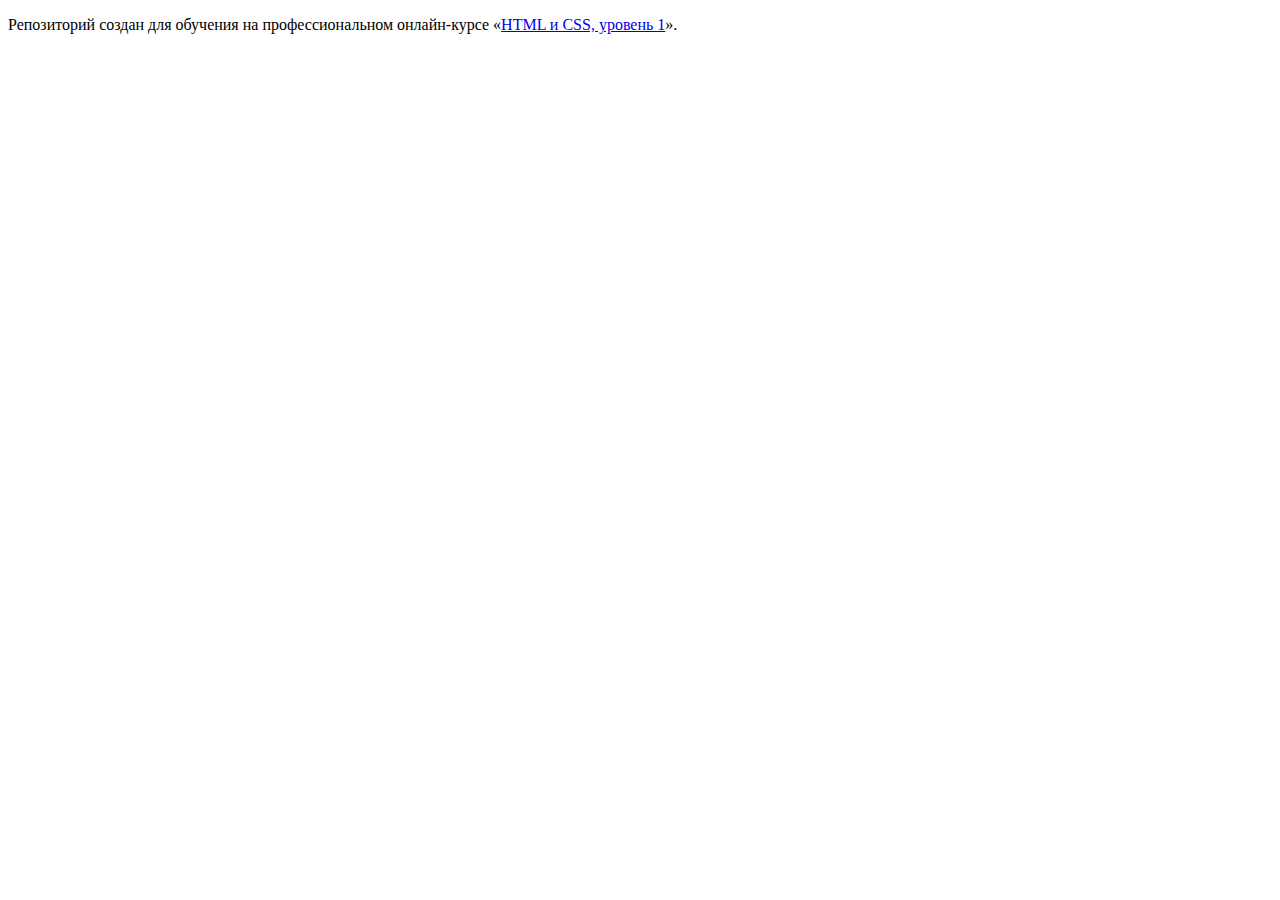
==== index.html @ 77382a18 ":hatching_chick:" ====
<!DOCTYPE html>
<html lang="ru">
  <head>
    <meta charset="utf-8">
    <title>HTML Academy: Девайс</title>
  </head>
  <body>

    <p>Репозиторий создан для обучения на профессиональном онлайн‑курсе «<a href="https://htmlacademy.ru/intensive/htmlcss">HTML и CSS, уровень 1</a>».</p>

  </body>
</html>
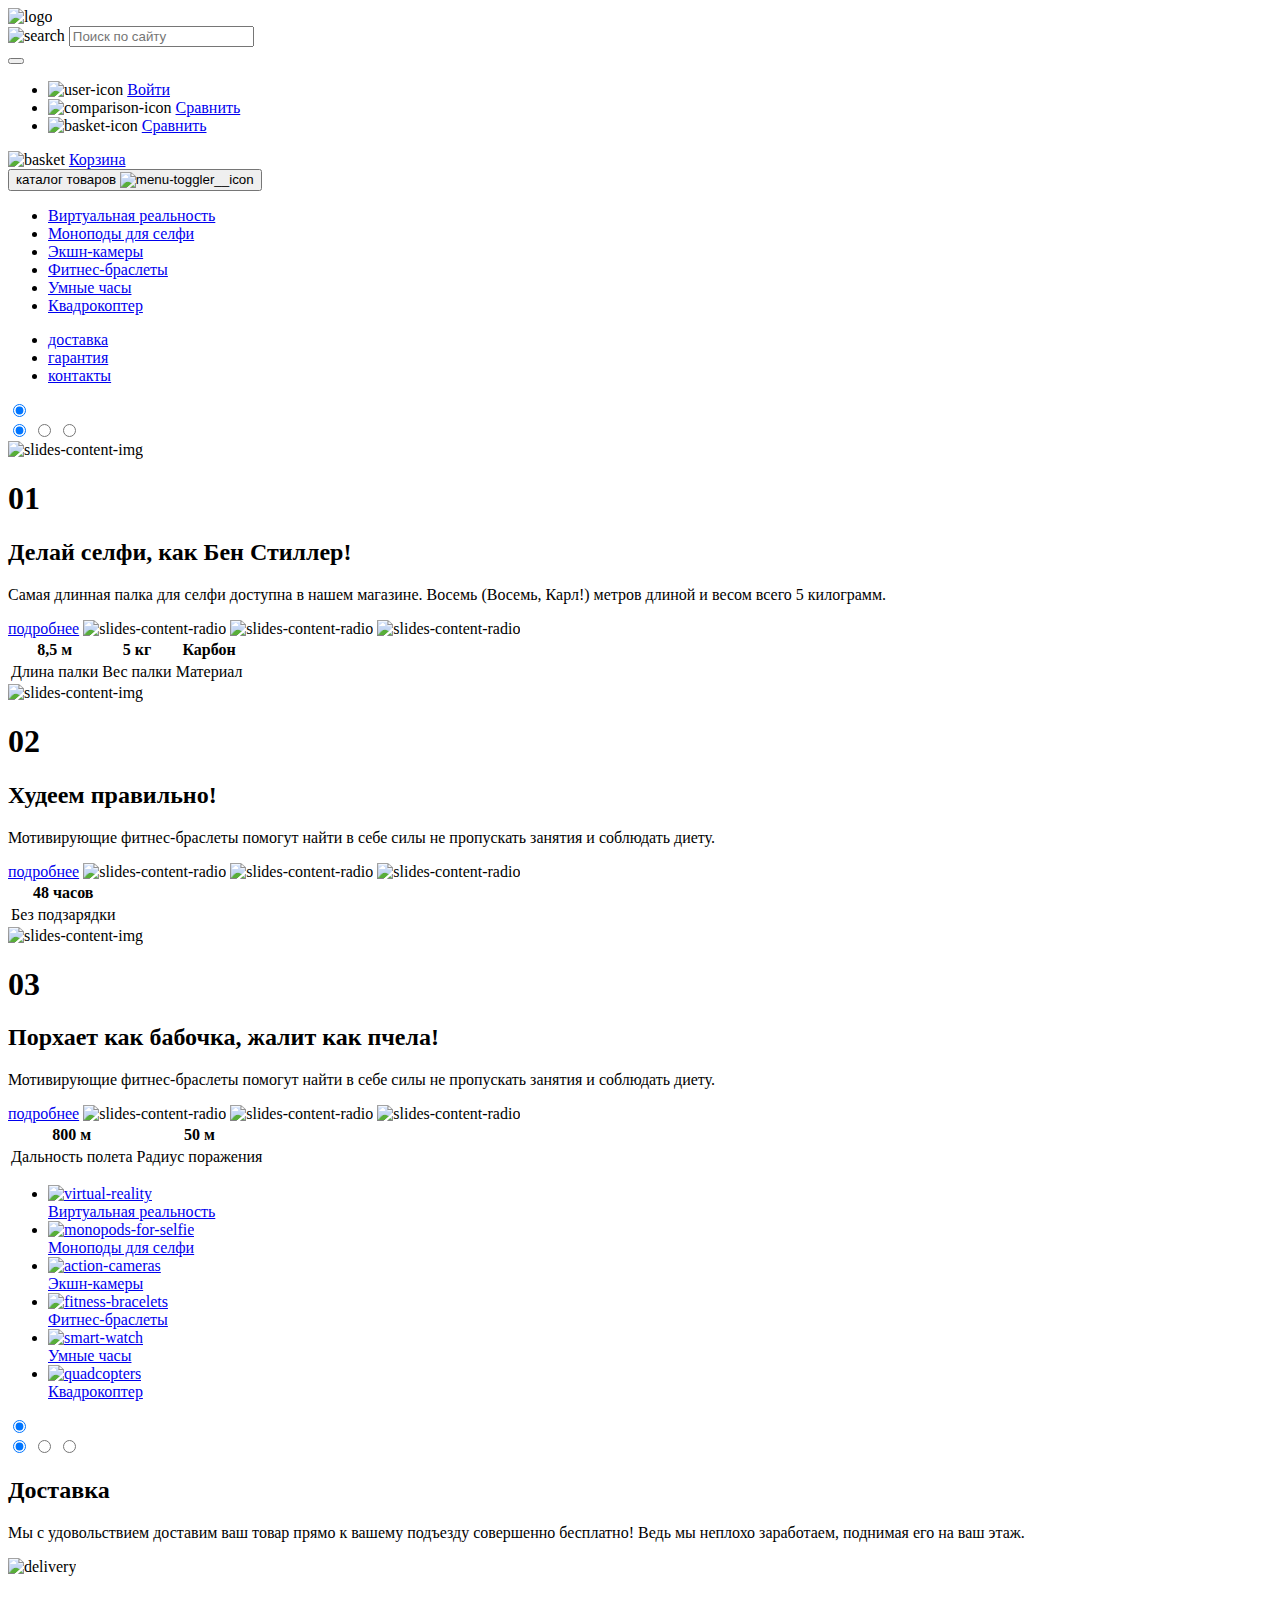
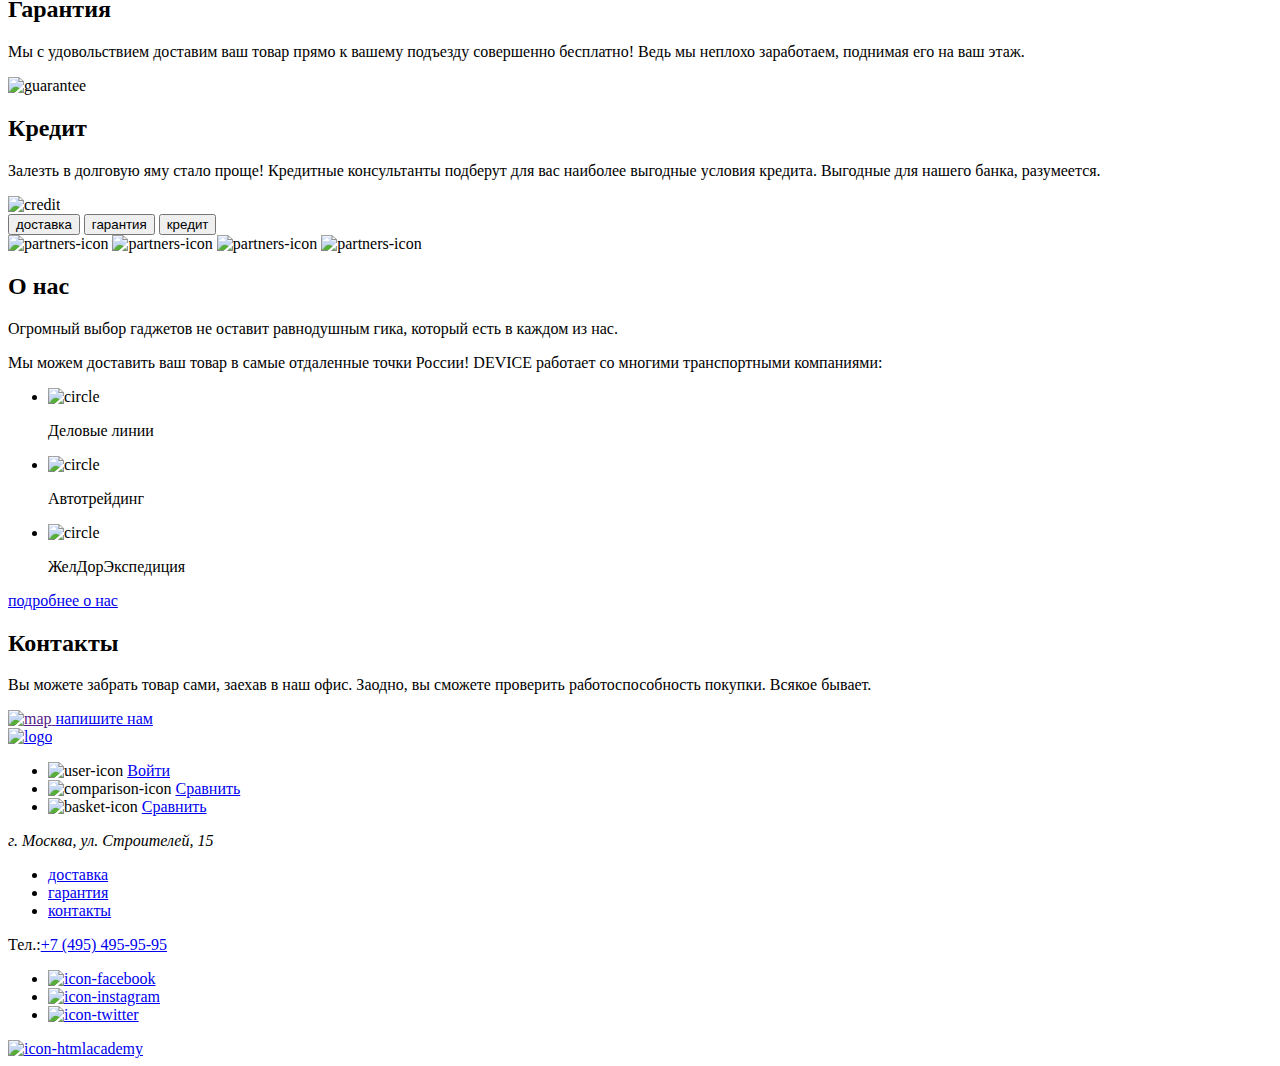
==== commit 8dc8970e: "Home task 3 - full html" ====
--- a/index.html
+++ b/index.html
@@ -2,11 +2,398 @@
 <html lang="ru">
   <head>
     <meta charset="utf-8">
-    <title>HTML Academy: Девайс</title>
+    <meta name="viewport" content="width=device-width, initial-scale=1">
+    <meta name="description" content="Гаджеты и аксессуары в интернет-магазине DEVICE, лучшие цены, доставка по Украине, официальная гарантия!">
+    <meta name="keywords" content="гаджеты и аксессуары, девайс, devise">
+    <title>Интернет-магазин Девайс</title>
   </head>
   <body>
 
-    <p>Репозиторий создан для обучения на профессиональном онлайн‑курсе «<a href="https://htmlacademy.ru/intensive/htmlcss">HTML и CSS, уровень 1</a>».</p>
+    <header class="header">
+      <div class="wrapper">
+        <a aria-label="DEVISE">
+          <img src="https://via.placeholder.com/163x35" alt="logo" class="header-logo" width="163" height="35"><!--SVG-->
+        </a>
+        <!---->
+        <div class="header-topline">
+          <div class="header-topline__search">
+            <form class="search-form" action="url" novalidate="">
+              <div class="search-form__inner">
+                <div class="search-form__input-wrapper">
+                  <img src="https://via.placeholder.com/16x16" alt="search" width="16" height="16"><!--фоновая картинка search-form__input--><!--SVG-->
+                  <input class="search-form__input" name="search" type="text" placeholder="Поиск по сайту">
+                </div>
+              </div>
+              <button class="search-form__button" type="submit"></button>
+            </form>
+          </div>
+          <!---->
+          <ul class="header-actions">
+            <li class="header-actions__item">
+              <div class="user">
+                <img class="user-icon" src="https://via.placeholder.com/13x14" alt="user-icon" width="13" height="14"><!--SVG-->
+                <a class="user-link" href="#">Войти</a>
+              </div>
+            </li>
+             <!---->
+            <li class="header-actions__item">
+              <div class="comparison">
+                <img  class="comparison-icon" src="https://via.placeholder.com/14x14" alt="comparison-icon" width="14" height="14"><!--SVG-->
+                <a class="comparison-link" href="#">Сравнить</a>
+              </div>
+            </li>
+             <!---->
+            <li class="header-actions__item">
+              <div class="basket">
+                <img  class="basket-icon" src="https://via.placeholder.com/14x14" alt="basket-icon" width="14" height="14"><!--SVG-->
+                <a class="basket-link" href="#">Сравнить</a>
+              </div>
+            </li>
+          </ul>
+          <!---->
+          <div>
+            <img class="header-topline__basket" src="https://via.placeholder.com/10x10" alt="basket" width="10" height="10"><!--SVG-->
+            <a class="header-topline__basket-link" href="#">Корзина</a>
+          </div>
+        </div>
+        <!---->
+        <div class="header-bottomline">
+          <div class="bottom-line__menu-outer">
+            <button class="menu-toggler" aria-label="Каталог товаров" type="button">
+              <span class="menu-toggler__text">каталог товаров</span>
+              <img src="https://via.placeholder.com/22x22" alt="menu-toggler__icon" class="menu-toggler__icon" width="22" height="22"> <!--SVG-->
+            </button>
+            <!---->
+            <menu>
+              <li class="menu-categories__item">
+                <a href="virtual-reality.html" class="menu-categories__link">Виртуальная реальность</a>
+              </li>
+              <li class="menu-categories__item">
+                <a href="monopods-for-selfie.html" class="menu-categories__link">Моноподы для селфи</a>
+              </li>
+              <li class="menu-categories__item">
+                <a href="action-cameras.html" class="menu-categories__link">Экшн-камеры</a>
+              </li>
+              <li class="menu-categories__item">
+                <a href="fitness-bracelets.html" class="menu-categories__link">Фитнес-браслеты</a>
+              </li>
+              <li class="menu-categories__item">
+                <a href="smart-watch.html" class="menu-categories__link">Умные часы</a>
+              </li>
+              <li class="menu-categories__item">
+                <a href="quadcopter.html" class="menu-categories__link">Квадрокоптер</a>
+              </li>
+            </menu>
+          </div>
+          <!---->
+            <ul class="bottom-line__links">
+              <li class="bottom-line__links-item"><a href="#">доставка</a></li>
+              <li class="bottom-line__links-item"><a href="#">гарантия</a></li>
+              <li class="bottom-line__links-item"><a href="#">контакты</a></li>
+            </ul>
+        </div>
+      </div>
+    </header>
+
+    <main>
+      <section class="main-slider">
+        <input checked type="radio" name="main-slider__respond" id="main-slider__desktop">
+        <div id="main-slider__slider-container">
+            <input checked type="radio" name="main-slider__slider" id="main-slider__switch1">
+            <input type="radio" name="main-slider__slider" id="main-slider__switch2">
+            <input type="radio" name="main-slider__slider" id="main-slider__switch3">
+          <div class="main-slides">
+            <div class="main-slides__overflow">
+              <article class="main-slides__content">
+                <img src="https://via.placeholder.com/384x486" alt="slides-content-img" class="slides-content-img1" width="384"  height="486">
+                <h1>01</h1>
+                <h2>Делай селфи, как Бен Стиллер! </h2>
+                <span class="slides-content-line"></span>
+                <p>Самая длинная палка для селфи доступна в нашем магазине. Восемь (Восемь, Карл!) метров длиной и весом всего 5 килограмм.</p>
+                <a href="#" class="slides-content-link">подробнее</a>
+                <img src="https://via.placeholder.com/12x12" alt="slides-content-radio" class="slides-content-radio" width="12"  height="12"><!--SVG-->
+                <img src="https://via.placeholder.com/12x12" alt="slides-content-radio" class="slides-content-radio" width="12"  height="12"><!--SVG-->
+                <img src="https://via.placeholder.com/12x12" alt="slides-content-radio" class="slides-content-radio" width="12"  height="12"><!--SVG-->
+                <table class="slides-content-table">
+                  <tr>
+                    <th>8,5 м</th>
+                    <th>5 кг</th>
+                    <th>Карбон</th>
+                  </tr>
+                  <tr>
+                    <td>Длина палки</td>
+                    <td>Вес палки</td>
+                    <td>Материал</td>
+                  </tr>
+                </table>
+              </article>
+              <!---->
+              <article class="main-slides__content">
+                <img src="https://via.placeholder.com/345x485" alt="slides-content-img" class="slides-content-img3" width="526"  height="334">
+                <h1>02</h1>
+                <h2>Худеем правильно!</h2>
+                <span class="slides-content-line"></span>
+                <p>Мотивирующие фитнес-браслеты помогут найти в себе силы не пропускать занятия и соблюдать диету.</p>
+                <a href="#" class="slides-content-link">подробнее</a>
+                <img src="https://via.placeholder.com/12x12" alt="slides-content-radio" class="slides-content-radio" width="12"  height="12"><!--SVG-->
+                <img src="https://via.placeholder.com/12x12" alt="slides-content-radio" class="slides-content-radio" width="12"  height="12"><!--SVG-->
+                <img src="https://via.placeholder.com/12x12" alt="slides-content-radio" class="slides-content-radio" width="12"  height="12"><!--SVG-->
+                <table class="slides-content-table">
+                  <tr>
+                    <th>48 часов</th>
+                  </tr>
+                  <tr>
+                    <td>Без подзарядки</td>
+                  </tr>
+                </table>
+              </article>
+              <!---->
+              <article class="main-slides__content">
+                <img src="https://via.placeholder.com/526x334" alt="slides-content-img" class="slides-content-img3" width="526"  height="334">
+                <h1>03</h1>
+                <h2>Порхает как бабочка, жалит как пчела!</h2>
+                <span class="slides-content-line"></span>
+                <p>Мотивирующие фитнес-браслеты помогут найти в себе силы не пропускать занятия и соблюдать диету.</p>
+                <a href="#" class="slides-content-link">подробнее</a>
+                <img src="https://via.placeholder.com/12x12" alt="slides-content-radio" class="slides-content-radio" width="12"  height="12"><!--SVG-->
+                <img src="https://via.placeholder.com/12x12" alt="slides-content-radio" class="slides-content-radio" width="12"  height="12"><!--SVG-->
+                <img src="https://via.placeholder.com/12x12" alt="slides-content-radio" class="slides-content-radio" width="12"  height="12"><!--SVG-->
+                <table class="slides-content-table">
+                  <tr>
+                    <th>800 м</th>
+                    <th>50 м</th>
+                  </tr>
+                  <tr>
+                    <td>Дальность полета</td>
+                    <td>Радиус поражения</td>
+                  </tr>
+                </table>
+              </article>
+            </div>
+          </div>
+          <div class="main-slider__active">
+            <label for="main-slider__switch2"></label>
+            <label for="main-slider__switch2"></label>
+            <label for="main-slider__switch3"></label>
+          </div>
+        </div>
+      </section>
+      <!---->
+      <section class="catalog-menu">
+        <div class="wrapper">
+          <ul class="menu-categories">
+            <li class="menu-categories__item">
+              <a href="virtual-reality.html" class="menu-categories__link">
+                <div class="menu-categories__image-wrapper">
+                  <img src="https://via.placeholder.com/97x55" alt="virtual-reality" class="virtual-reality-icon" width="97" height="55"> <!--SVG-->
+                </div>
+                Виртуальная реальность</a>
+            </li>
+            <li class="menu-categories__item">
+              <a href="monopods-for-selfie.html" class="menu-categories__link">
+                <div class="menu-categories__image-wrapper">
+                  <img src="https://via.placeholder.com/86x17" alt="monopods-for-selfie" class="monopods-for-selfie-icon" width="86" height="17"> <!--SVG-->
+                </div>
+                Моноподы для селфи</a>
+            </li>
+            <li class="menu-categories__item">
+              <a href="action-cameras.html" class="menu-categories__link">
+                <div class="menu-categories__image-wrapper">
+                  <img src="https://via.placeholder.com/71x87" alt="action-cameras" class="action-cameras-icon" width="71" height="87"> <!--SVG-->
+                </div>
+                Экшн-камеры</a>
+            </li>
+            <li class="menu-categories__item">
+              <a href="fitness-bracelets.html" class="menu-categories__link">
+                <div class="menu-categories__image-wrapper">
+                  <img src="https://via.placeholder.com/107x65" alt="fitness-bracelets" class="fitness-bracelets-icon" width="107" height="65"> <!--SVG-->
+                </div>
+                Фитнес-браслеты</a>
+            </li>
+            <li class="menu-categories__item">
+              <a href="smart-watch.html" class="menu-categories__link">
+                <div class="menu-categories__image-wrapper">
+                  <img src="https://via.placeholder.com/56x98" alt="smart-watch" class="mart-watch-icon" width="56" height="98"> <!--SVG-->
+                </div>
+                Умные часы</a>
+            </li>
+            <li class="menu-categories__item">
+              <a href="quadcopter.html" class="menu-categories__link">
+                <div class="menu-categories__image-wrapper">
+                  <img src="https://via.placeholder.com/132x69" alt="quadcopters" class="quadcopters-icon" width="132" height="69"> <!--SVG-->
+                </div>
+                Квадрокоптер</a>
+            </li>
+          </ul>
+        </div>
+      </section>
+      <!---->
+      <section class="services-slider">
+        <div class="wrapper">
+          <input checked type="radio" name="services-slider__respond" id="services-slider__desktop">
+          <div id="services-slider__slider-container">
+              <input checked type="radio" name="services-slider__slider" id="services-slider__switch1">
+              <input type="radio" name="services-slider__slider" id="services-slider__switch2">
+              <input type="radio" name="services-slider__slider" id="services-slider__switch3">
+            <div class="services-slides">
+              <div class="services-slides__overflow">
+                <article class="services-slides__content">
+                  <div class="delivery-box">
+                    <h2>Доставка</h2>
+                    <p>Мы с удовольствием доставим ваш товар прямо к вашему подъезду совершенно бесплатно! Ведь мы неплохо заработаем, поднимая его на ваш этаж.</p>
+                  </div>
+                  <img src="https://via.placeholder.com/136x164" alt="delivery" class="delivery-img" width="136"  height="164"><!--SVG-->
+                </article>
+                <!---->
+                <article class="services-slides__content">
+                  <div class="guarantee-box">
+                    <h2>Гарантия</h2>
+                    <p>Мы с удовольствием доставим ваш товар прямо к вашему подъезду совершенно бесплатно! Ведь мы неплохо заработаем, поднимая его на ваш этаж.</p>
+                  </div>
+                  <img src="https://via.placeholder.com/136x164" alt="guarantee" class="guarantee-img" width="136"  height="164"><!--SVG-->
+                </article>
+                <!---->
+                <article class="services-slides__content">
+                  <div class="credit-box">
+                    <h2>Кредит</h2>
+                    <p>Залезть в долговую яму стало проще! Кредитные консультанты подберут для вас наиболее выгодные условия кредита. Выгодные для нашего банка, разумеется.</p>
+                  </div>
+                  <img src="https://via.placeholder.com/136x164" alt="credit" class="credit-img" width="136"  height="164"><!--SVG--><!--Указать правильный размер картинки-->
+                </article>
+              </div>
+            </div>
+            <div class="services-slider__controls">
+              <label for="services-slider__switch2">
+                <button class="" aria-label="доставка" type="button">доставка</button>
+              </label>
+              <label for="services-slider__switch2">
+                <button class="" aria-label="доставка" type="button">гарантия</button>
+              </label>
+              <label for="services-slider__switch3">
+                <button class="" aria-label="доставка" type="button">кредит</button>
+              </label>
+            </div>
+          </div>
+        </div>
+      </section>
+      <!---->
+      <section class="partners">
+        <div class="wrapper">
+          <img src="https://via.placeholder.com/260x100" alt="partners-icon" class="partners-icon" width="260" height="100"><!--SVG-->
+          <img src="https://via.placeholder.com/260x100" alt="partners-icon" class="partners-icon" width="260" height="100"><!--SVG-->
+          <img src="https://via.placeholder.com/260x100" alt="partners-icon" class="partners-icon" width="260" height="100"><!--SVG-->
+          <img src="https://via.placeholder.com/260x100" alt="partners-icon" class="partners-icon" width="260" height="100"><!--SVG-->
+        </div>
+      </section>
+      <!---->
+      <section class="info">
+        <div class="wrapper">
+          <span class="info__line"></span>
+          <h2>О нас</h2>
+          <p>Огромный выбор гаджетов не оставит равнодушным гика,
+            который есть в каждом из нас.</p>
+          <p>Мы можем доставить ваш товар в самые отдаленные точки
+            России! DEVICE работает со многими транспортными компаниями:</p>
+          <ul class="info__link">
+            <li class="info__link-item">
+              <img src="https://via.placeholder.com/8x8" alt="circle" width="8" height="8"><!--SVG-circle:before-->
+              <p>Деловые линии</p>
+            </li>
+            <li class="info__link-item">
+              <img src="https://via.placeholder.com/8x8" alt="circle" width="8" height="8"><!--SVG-circle:before-->
+              <p>Автотрейдинг</p>
+            </li>
+            <li class="info__link-item">
+              <img src="https://via.placeholder.com/8x8" alt="circle" width="8" height="8"><!--SVG-circle:before-->
+              <p>ЖелДорЭкспедиция</p>
+            </li>
+          </ul>
+          <a href="#" class="" aria-label="Подробнее о нас">подробнее о нас</a>
+        </div>
+      </section>
+      <!---->
+      <section class="contacs">
+        <div class="wrapper">
+          <span class="contacs__line"></span>
+          <h2>Контакты</h2>
+          <p>Вы можете забрать товар сами, заехав в наш офис. Заодно, вы сможете
+            проверить работоспособность покупки. Всякое бывает.</p>
+          <a href=""><!--Адрес сервис карт-->
+            <img src="https://via.placeholder.com/560x222" alt="map" width="560" height="222"> <!--iframe-->
+          </a>
+          <a href="#" class="" aria-label="Напишите нам">напишите нам</a>
+        </div>
+      </section>
+    </main>
+
+    <footer class="footer">
+      <div class="wrapper">
+        <div class="footer-topline">
+          <a href="#" aria-label="DEVISE">
+            <img src="https://via.placeholder.com/163x35" alt="logo" class="footer-logo" width="163" height="35"><!--SVG-->
+          </a>
+          <!---->
+          <ul class="footer-actions">
+            <li class="footer-actions__item">
+              <div class="user">
+                <img class="user-icon" src="https://via.placeholder.com/13x14" alt="user-icon" width="13" height="14"><!--SVG-->
+                <a class="user-link" href="#">Войти</a>
+              </div>
+            </li>
+             <!---->
+            <li class="footer-actions__item">
+              <div class="comparison">
+                <img  class="comparison-icon" src="https://via.placeholder.com/14x14" alt="comparison-icon" width="14" height="14"><!--SVG-->
+                <a class="comparison-link" href="#">Сравнить</a>
+              </div>
+            </li>
+             <!---->
+            <li class="footer-actions__item">
+              <div class="basket">
+                <img  class="basket-icon" src="https://via.placeholder.com/14x14" alt="basket-icon" width="14" height="14"><!--SVG-->
+                <a class="basket-link" href="#">Сравнить</a>
+              </div>
+            </li>
+          </ul>
+        </div>
+        <!---->
+        <div class="footer-midline">
+          <address>г. Москва, ул. Строителей, 15</address>
+          <ul class="footer-midline__links">
+            <li class="footer-midline__links-item"><a href="#">доставка</a></li>
+            <li class="footer-midline__links-item"><a href="#">гарантия</a></li>
+            <li class="footer-midline__links-item"><a href="#">контакты</a></li>
+          </ul>
+          <p>Тел.:<a href="tel:+74954959595">+7 (495) 495-95-95</a></p>
+        </div>
+        <!---->
+        <div class="footer-bottomline">
+          <span class="footer-bottomline__line"></span>
+          <!---->
+          <ul class="footer-social">
+            <li class="footer-social__item">
+              <a href="https://www.facebook.com" class="footer-social__link" aria-label="Facebook" title="Facebook">
+                <img src="https://via.placeholder.com/32x32" alt="icon-facebook" width="32" height="32"><!--SVG-->
+              </a>
+            </li>
+            <li class="footer-social__item">
+              <a href="https://instagram.com" class="footer-social__link" aria-label="Instagram" title="Instagram">
+                <img src="https://via.placeholder.com/32x32" alt="icon-instagram" width="32" height="32"><!--SVG-->
+              </a>
+            </li>
+            <li class="footer-social__item">
+              <a href="https://twitter.com" class="footer-social__link" aria-label="Twitter" title="Twitter">
+                <img src="https://via.placeholder.com/32x32" alt="icon-twitter" width="32" height="32"><!--SVG-->
+              </a>
+            </li>
+          </ul>
+          <!---->
+          <a href="https://htmlacademy.ru/intensive/htmlcss" class="footer-bottomline__link" aria-label="htmlacademy" title="htmlacademy">
+            <img src="https://via.placeholder.com/27x34" alt="icon-htmlacademy" width="27" height="34"><!--SVG-->
+          </a>
+        </div>
+      </div>
+    </footer>
 
   </body>
 </html>
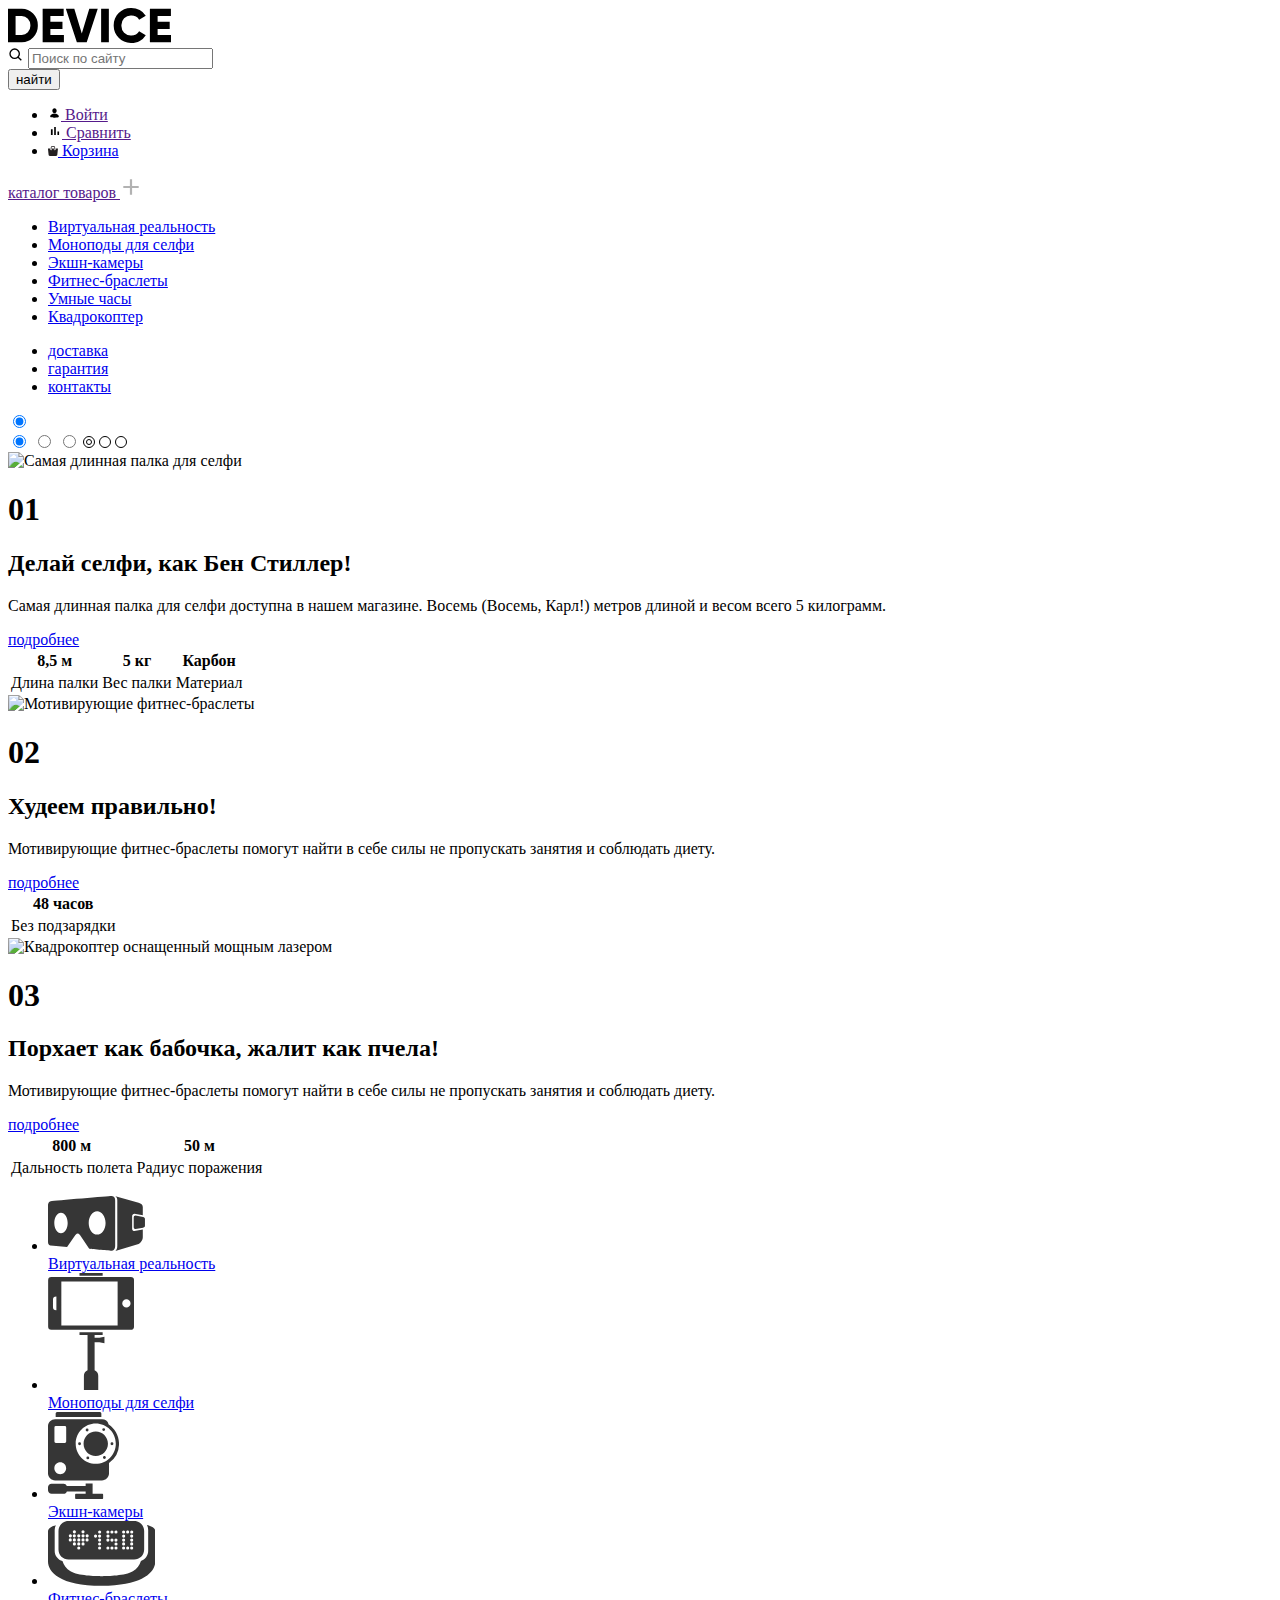
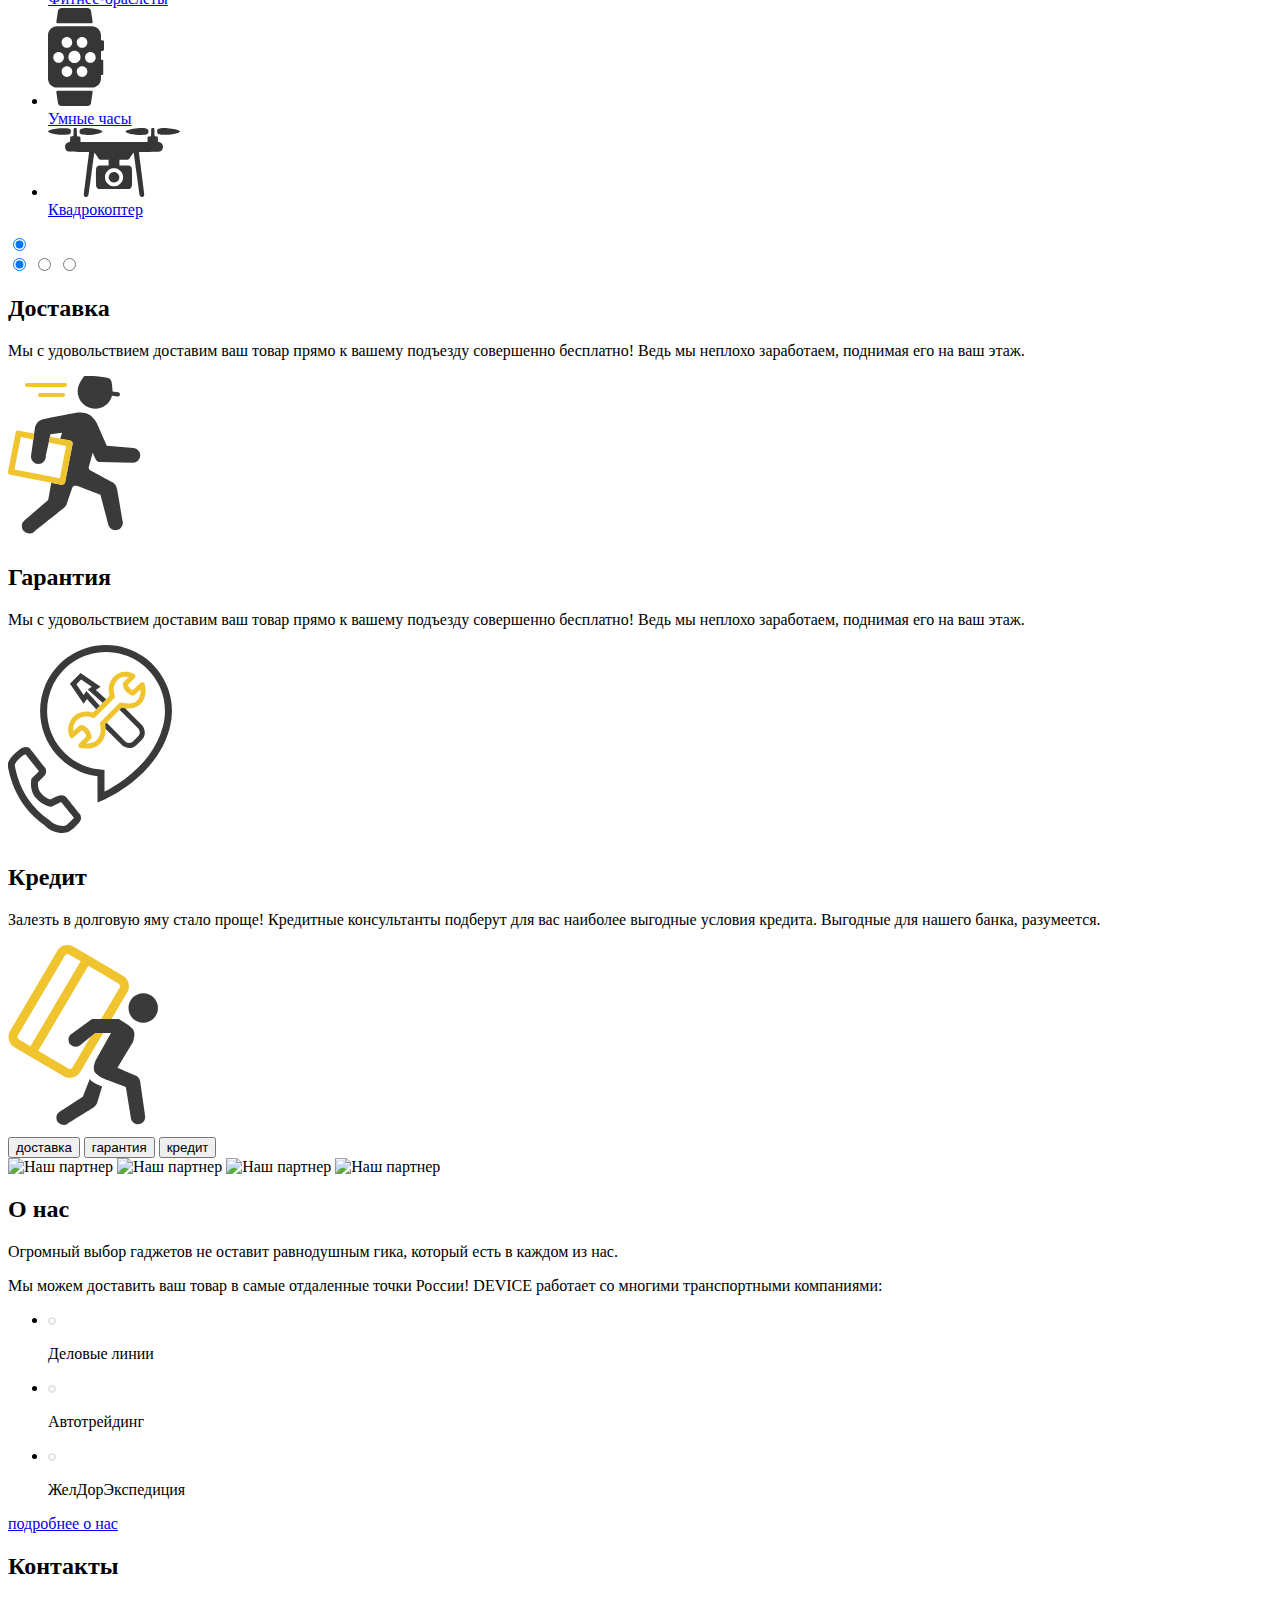
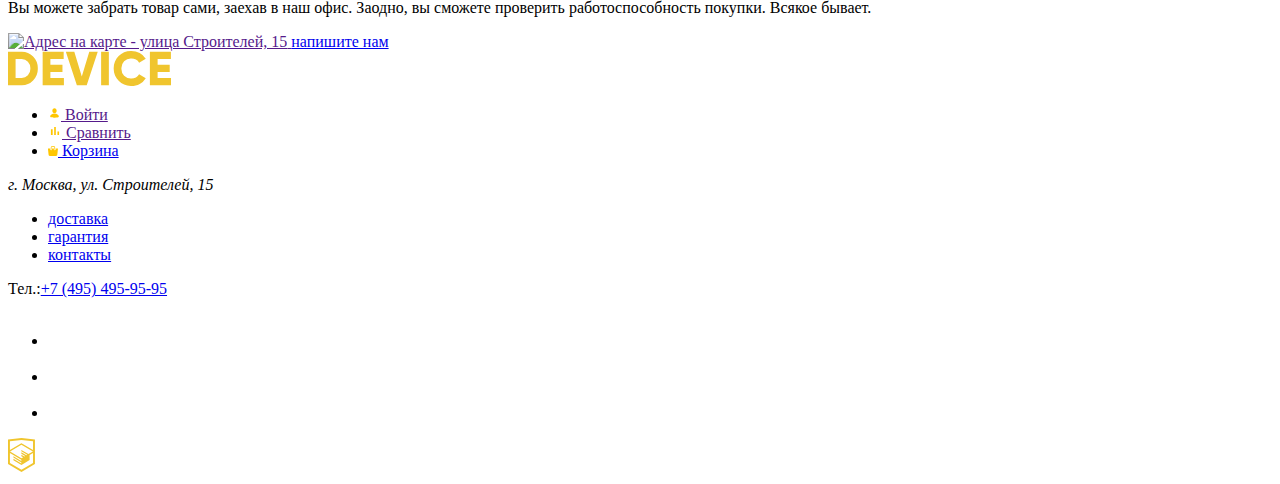
==== commit d6d79b04: "Home task 4 + fix home task 3" ====
--- a/index.html
+++ b/index.html
@@ -11,8 +11,14 @@
 
     <header class="header">
       <div class="wrapper">
-        <a aria-label="DEVISE">
-          <img src="https://via.placeholder.com/163x35" alt="logo" class="header-logo" width="163" height="35"><!--SVG-->
+        <a href="" aria-label="DEVISE - Интернет-магазин гаджетов и аксессуаров">
+          <svg width="163" height="35" fill="#000000" role="img">
+            <use xlink:href="#icon-logo">
+              <symbol id="icon-logo" viewBox="0 0 163 35">
+                <path fill-rule="evenodd" clip-rule="evenodd" d="M-.151.702v33.6h13.532a15.721 15.721 0 0011.72-4.824 16.459 16.459 0 004.712-11.976 16.457 16.457 0 00-4.712-11.976A15.724 15.724 0 0013.381.702H-.151zM7.582 26.91V8.091h5.8a8.646 8.646 0 016.5 2.568 9.408 9.408 0 012.489 6.84 9.406 9.406 0 01-2.489 6.84 8.642 8.642 0 01-6.5 2.568h-5.8v.003zm34.8-5.952h12.082v-7.3H42.378V8.091h13.291V.702H34.645v33.6H55.91V26.91H42.378v-5.952h.004zm36.343 13.344L89.744.702h-8.458l-7.491 24.72L66.304.702h-8.457l11.019 33.6h9.859zm14.4 0h7.733V.702h-7.733v33.6zm38.615-1.416a15.508 15.508 0 006.041-5.688l-6.67-3.84a7.481 7.481 0 01-3.165 3.024 9.873 9.873 0 01-4.664 1.1 9.594 9.594 0 01-7.177-2.736 9.911 9.911 0 01-2.682-7.248 9.91 9.91 0 012.682-7.248 9.593 9.593 0 017.177-2.736 9.897 9.897 0 014.639 1.08 7.589 7.589 0 013.19 3.048l6.67-3.84a15.874 15.874 0 00-6.09-5.688 17.42 17.42 0 00-8.409-2.088c-9.779-.272-17.797 7.691-17.591 17.472-.208 9.781 7.809 17.747 17.588 17.476 2.95.027 5.859-.691 8.458-2.088h.003zm17.881-11.928h12.082v-7.3h-12.085V8.091h13.29V.702h-21.023v33.6h21.265V26.91h-13.532v-5.952h.003z"/>
+              </symbol>
+            </use>
+          </svg>
         </a>
         <!---->
         <div class="header-topline">
@@ -20,77 +26,115 @@
             <form class="search-form" action="url" novalidate="">
               <div class="search-form__inner">
                 <div class="search-form__input-wrapper">
-                  <img src="https://via.placeholder.com/16x16" alt="search" width="16" height="16"><!--фоновая картинка search-form__input--><!--SVG-->
+                  <svg width="16" height="16" fill="none" aria-label="Поиск по сайту">
+                    <use xlink:href="#icon-search">
+                      <symbol id="icon-search" viewBox="0 0 16 16">
+                        <path d="M6.667 12a5.301 5.301 0 003.264-1.125l2.931 2.93.943-.942-2.931-2.931A5.3 5.3 0 0012 6.667a5.34 5.34 0 00-5.333-5.334 5.34 5.34 0 00-5.334 5.334A5.34 5.34 0 006.667 12zm0-9.333c2.206 0 4 1.794 4 4s-1.794 4-4 4-4-1.794-4-4 1.794-4 4-4z"
+                        fill="#000000"/>
+                      </symbol>
+                    </use>
+                  </svg>
                   <input class="search-form__input" name="search" type="text" placeholder="Поиск по сайту">
                 </div>
               </div>
-              <button class="search-form__button" type="submit"></button>
+              <button class="search-form__button" type="submit">найти</button>
             </form>
           </div>
           <!---->
           <ul class="header-actions">
             <li class="header-actions__item">
-              <div class="user">
-                <img class="user-icon" src="https://via.placeholder.com/13x14" alt="user-icon" width="13" height="14"><!--SVG-->
-                <a class="user-link" href="#">Войти</a>
-              </div>
+              <a href="" class="header-actions__item-user-link">
+                <span class="header-actions__item-user-icon">
+                  <svg width="13" height="14" fill="#000000" aria-label="Войти">
+                    <use xlink:href="#icon-user">
+                      <symbol id="icon-user" viewBox="0 0 13 14">
+                          <path d="M6.5 2.333c1.197 0 2.167 1.044 2.167 2.334C8.667 5.956 7.697 7 6.5 7 5.303 7 4.333 5.956 4.333 4.667c0-1.29.97-2.334 2.167-2.334zm0 9.334s4.333 0 4.333-1.167c0-1.4-2.112-2.917-4.333-2.917-2.22 0-4.333 1.517-4.333 2.917 0 1.167 4.333 1.167 4.333 1.167z"/>
+                      </symbol>
+                    </use>
+                  </svg>
+                </span>
+                Войти
+              </a>
             </li>
              <!---->
             <li class="header-actions__item">
-              <div class="comparison">
-                <img  class="comparison-icon" src="https://via.placeholder.com/14x14" alt="comparison-icon" width="14" height="14"><!--SVG-->
-                <a class="comparison-link" href="#">Сравнить</a>
-              </div>
+              <a href="" class="header-actions__item-comparison-link">
+                <span class="header-actions__item-comparison-icon">
+                  <svg width="14" height="14" fill="#000000" aria-label="Сравнить">
+                    <use xlink:href="#icon-comparison">
+                      <symbol id="icon-comparison" viewBox="0 0 14 14">
+                        <path d="M2.917 5.367h1.75v5.716h-1.75V5.367zm3.266-2.45h1.634v8.166H6.183V2.917zM9.45 7.583h1.633v3.5H9.45v-3.5z"/>
+                      </symbol>
+                    </use>
+                  </svg>
+                </span>
+                Сравнить
+              </a>
             </li>
              <!---->
             <li class="header-actions__item">
-              <div class="basket">
-                <img  class="basket-icon" src="https://via.placeholder.com/14x14" alt="basket-icon" width="14" height="14"><!--SVG-->
-                <a class="basket-link" href="#">Сравнить</a>
-              </div>
+              <a href="#" class="header-actions__item-basket-link">
+                <span class="header-actions__item-basket-icon">
+                  <svg width="10" height="10" fill="#231F20" aria-label="Корзина">
+                    <use xlink:href="#icon-basket">
+                      <symbol id="icon-basket" viewBox="0 0 10 10">
+                        <g clip-path="url(#clip0)">
+                          <path d="M9.862 2.522a.358.358 0 00-.273-.129H7.658V3.42c0 .471-.404.855-.901.855s-.901-.384-.901-.855V2.393H4.054V3.42c0 .471-.404.855-.9.855-.498 0-.902-.384-.902-.855V2.393H.321a.358.358 0 00-.273.129.397.397 0 00-.09.3l.648 5.963C.618 9.457 1.142 10 1.784 10h6.342c.642 0 1.166-.543 1.178-1.215l.649-5.964a.398.398 0 00-.09-.3z"/>
+                          <path d="M3.153 3.76c.2 0 .36-.153.36-.341v-1.88c0-.528.562-.855 1.082-.855h.9c.548 0 .902.335.902.854v1.88c0 .19.161.343.36.343.199 0 .36-.154.36-.342v-1.88C7.117.646 6.435 0 5.496 0h-.901C3.6 0 2.793.69 2.793 1.538v1.88c0 .19.162.343.36.343z"/>
+                        </g>
+                        <defs>
+                          <clipPath id="clip0">
+                            <path d="M0 0h10v10H0V0z" fill="#white"/>
+                          </clipPath>
+                        </defs>
+                      </symbol>
+                    </use>
+                  </svg>
+                </span>
+                Корзина
+              </a>
             </li>
           </ul>
-          <!---->
-          <div>
-            <img class="header-topline__basket" src="https://via.placeholder.com/10x10" alt="basket" width="10" height="10"><!--SVG-->
-            <a class="header-topline__basket-link" href="#">Корзина</a>
-          </div>
         </div>
         <!---->
         <div class="header-bottomline">
-          <div class="bottom-line__menu-outer">
-            <button class="menu-toggler" aria-label="Каталог товаров" type="button">
-              <span class="menu-toggler__text">каталог товаров</span>
-              <img src="https://via.placeholder.com/22x22" alt="menu-toggler__icon" class="menu-toggler__icon" width="22" height="22"> <!--SVG-->
-            </button>
-            <!---->
-            <menu>
+          <a href="" aria-label="Каталог товаров">
+            <span class="menu__text">каталог товаров</span>
+            <svg width="22" height="22" fill="none">
+              <use xlink:href="#icon-plus">
+                <symbol id="icon-plus" viewBox="0 0 22 22">
+                  <path d="M18.7 9.9v2.2h-6.6v6.6H9.9v-6.6H3.3V9.9h6.6V3.3h2.2v6.6h6.6z"
+                  fill="#000000" fill-opacity=".3"/>
+                </symbol>
+              </use>
+            </svg>
+            <ul class="menu-list">
               <li class="menu-categories__item">
-                <a href="virtual-reality.html" class="menu-categories__link">Виртуальная реальность</a>
+                <a href="#" class="menu-categories__link">Виртуальная реальность</a>
               </li>
               <li class="menu-categories__item">
                 <a href="monopods-for-selfie.html" class="menu-categories__link">Моноподы для селфи</a>
               </li>
               <li class="menu-categories__item">
-                <a href="action-cameras.html" class="menu-categories__link">Экшн-камеры</a>
+                <a href="#" class="menu-categories__link">Экшн-камеры</a>
               </li>
               <li class="menu-categories__item">
-                <a href="fitness-bracelets.html" class="menu-categories__link">Фитнес-браслеты</a>
+                <a href="#" class="menu-categories__link">Фитнес-браслеты</a>
               </li>
               <li class="menu-categories__item">
-                <a href="smart-watch.html" class="menu-categories__link">Умные часы</a>
+                <a href="#" class="menu-categories__link">Умные часы</a>
               </li>
               <li class="menu-categories__item">
-                <a href="quadcopter.html" class="menu-categories__link">Квадрокоптер</a>
+                <a href="#" class="menu-categories__link">Квадрокоптер</a>
               </li>
-            </menu>
-          </div>
+            </ul>
+          </a>
           <!---->
-            <ul class="bottom-line__links">
-              <li class="bottom-line__links-item"><a href="#">доставка</a></li>
-              <li class="bottom-line__links-item"><a href="#">гарантия</a></li>
-              <li class="bottom-line__links-item"><a href="#">контакты</a></li>
-            </ul>
+          <ul class="bottom-line__links">
+            <li class="bottom-line__links-item"><a href="#">доставка</a></li>
+            <li class="bottom-line__links-item"><a href="#">гарантия</a></li>
+            <li class="bottom-line__links-item"><a href="#contacts">контакты</a></li>
+          </ul>
         </div>
       </div>
     </header>
@@ -99,21 +143,39 @@
       <section class="main-slider">
         <input checked type="radio" name="main-slider__respond" id="main-slider__desktop">
         <div id="main-slider__slider-container">
-            <input checked type="radio" name="main-slider__slider" id="main-slider__switch1">
-            <input type="radio" name="main-slider__slider" id="main-slider__switch2">
-            <input type="radio" name="main-slider__slider" id="main-slider__switch3">
+            <input checked type="radio" name="main-slider__slider" id="main-slider__switch1" value="main-slider1"><!--Поменять дизайн кнопки при нажатии-->
+            <input type="radio" name="main-slider__slider" id="main-slider__switch2" value="main-slider2"><!--Поменять дизайн кнопки при нажатии-->
+            <input type="radio" name="main-slider__slider" id="main-slider__switch3" value="main-slider3"><!--Поменять дизайн кнопки при нажатии-->
+            <svg width="12" height="12" fill="none">
+              <use xlink:href="#icon-slider-button">
+                <symbol id="icon-slider-button" viewBox="0 0 12 12">
+                  <circle cx="6" cy="6" r="2.5" stroke="#000000"/>
+                  <circle cx="6" cy="6" r="5.5" stroke="#000000"/>
+                </symbol>
+              </use>
+            </svg>
+            <!---->
+            <svg width="12" height="12" fill="none">
+              <use xlink:href="#icon-slider-button-empty">
+                <symbol id="icon-slider-button-empty" viewBox="0 0 12 12">
+                  <circle cx="6" cy="6" r="5.5" stroke="#000"/>
+                </symbol>
+              </use>
+            </svg>
+            <!---->
+            <svg width="12" height="12" fill="none">
+              <use xlink:href="#icon-slider-button-empty">
+              </use>
+            </svg>
           <div class="main-slides">
             <div class="main-slides__overflow">
               <article class="main-slides__content">
-                <img src="https://via.placeholder.com/384x486" alt="slides-content-img" class="slides-content-img1" width="384"  height="486">
+                <img src="img/main-slider1.png" alt="Самая длинная палка для селфи" width="384"  height="486">
                 <h1>01</h1>
                 <h2>Делай селфи, как Бен Стиллер! </h2>
                 <span class="slides-content-line"></span>
                 <p>Самая длинная палка для селфи доступна в нашем магазине. Восемь (Восемь, Карл!) метров длиной и весом всего 5 килограмм.</p>
                 <a href="#" class="slides-content-link">подробнее</a>
-                <img src="https://via.placeholder.com/12x12" alt="slides-content-radio" class="slides-content-radio" width="12"  height="12"><!--SVG-->
-                <img src="https://via.placeholder.com/12x12" alt="slides-content-radio" class="slides-content-radio" width="12"  height="12"><!--SVG-->
-                <img src="https://via.placeholder.com/12x12" alt="slides-content-radio" class="slides-content-radio" width="12"  height="12"><!--SVG-->
                 <table class="slides-content-table">
                   <tr>
                     <th>8,5 м</th>
@@ -129,15 +191,12 @@
               </article>
               <!---->
               <article class="main-slides__content">
-                <img src="https://via.placeholder.com/345x485" alt="slides-content-img" class="slides-content-img3" width="526"  height="334">
+                <img src="img/main-slider2.png" alt="Мотивирующие фитнес-браслеты" width="345"  height="485">
                 <h1>02</h1>
                 <h2>Худеем правильно!</h2>
                 <span class="slides-content-line"></span>
                 <p>Мотивирующие фитнес-браслеты помогут найти в себе силы не пропускать занятия и соблюдать диету.</p>
                 <a href="#" class="slides-content-link">подробнее</a>
-                <img src="https://via.placeholder.com/12x12" alt="slides-content-radio" class="slides-content-radio" width="12"  height="12"><!--SVG-->
-                <img src="https://via.placeholder.com/12x12" alt="slides-content-radio" class="slides-content-radio" width="12"  height="12"><!--SVG-->
-                <img src="https://via.placeholder.com/12x12" alt="slides-content-radio" class="slides-content-radio" width="12"  height="12"><!--SVG-->
                 <table class="slides-content-table">
                   <tr>
                     <th>48 часов</th>
@@ -149,15 +208,12 @@
               </article>
               <!---->
               <article class="main-slides__content">
-                <img src="https://via.placeholder.com/526x334" alt="slides-content-img" class="slides-content-img3" width="526"  height="334">
+                <img src="img/main-slider3.png" alt="Квадрокоптер оснащенный мощным лазером" width="526"  height="334">
                 <h1>03</h1>
                 <h2>Порхает как бабочка, жалит как пчела!</h2>
                 <span class="slides-content-line"></span>
                 <p>Мотивирующие фитнес-браслеты помогут найти в себе силы не пропускать занятия и соблюдать диету.</p>
                 <a href="#" class="slides-content-link">подробнее</a>
-                <img src="https://via.placeholder.com/12x12" alt="slides-content-radio" class="slides-content-radio" width="12"  height="12"><!--SVG-->
-                <img src="https://via.placeholder.com/12x12" alt="slides-content-radio" class="slides-content-radio" width="12"  height="12"><!--SVG-->
-                <img src="https://via.placeholder.com/12x12" alt="slides-content-radio" class="slides-content-radio" width="12"  height="12"><!--SVG-->
                 <table class="slides-content-table">
                   <tr>
                     <th>800 м</th>
@@ -183,44 +239,125 @@
         <div class="wrapper">
           <ul class="menu-categories">
             <li class="menu-categories__item">
-              <a href="virtual-reality.html" class="menu-categories__link">
+              <a href="#" class="menu-categories__link">
                 <div class="menu-categories__image-wrapper">
-                  <img src="https://via.placeholder.com/97x55" alt="virtual-reality" class="virtual-reality-icon" width="97" height="55"> <!--SVG-->
+                  <svg width="97" height="55" fill="none" aria-label="Виртуальная реальность">
+                    <use xlink:href="#icon-virtual-reality">
+                      <symbol id="icon-virtual-reality" viewBox="0 0 97 55">
+                        <g clip-path="url(#clip0)" fill="#363636">
+                          <path d="M84.131 32.639V20.003c0-1.309 1.045-2.37 2.335-2.37l8.326 1.581V11.02c0-2.355-1.708-3.43-4.202-4.265L67.403.175c1.616 1.391 1.89 2.04 1.89 4.396V49.78c0 2.356-.45 4.066-1.968 5.21l23.265-7.065c2.401-.833 4.202-4.216 4.202-6.572V33.44l-8.326 1.567c-1.29.002-2.335-1.06-2.335-2.368z"/>
+                          <path d="M95.129 20.979l-7.598-1.444c-1.008 0-1.824.829-1.824 1.851v9.868c0 1.023.816 1.852 1.824 1.852l7.598-1.431c1.154-.419 1.824-.829 1.824-1.852V22.83c0-1.022-.766-1.507-1.824-1.851zM67.17 4.483c0-5.08-4.232-4.459-4.232-4.459S5.832 4.738 2.838 5.145C-.156 5.552.001 9.532.001 9.532L0 45.812c0 3.743 2.599 3.753 2.599 3.753l16.477 1.403L27.212 39.3s1.109-1.828 2.505-1.828c1.397 0 2.432 1.861 2.432 1.861l9.061 13.521s18.895 1.909 22.521 1.909c3.626-.001 3.439-5.024 3.439-5.024V4.483zM12.982 37.192c-3.698 0-6.696-4.601-6.696-10.275s2.998-10.275 6.696-10.275c3.698 0 6.696 4.601 6.696 10.275s-2.998 10.275-6.696 10.275zm36.158 1.426c-4.662 0-8.44-5.239-8.44-11.701 0-6.463 3.779-11.702 8.44-11.702 4.662 0 8.442 5.239 8.442 11.702 0 6.462-3.78 11.701-8.442 11.701z"/>
+                        </g>
+                        <defs>
+                          <clipPath id="clip0">
+                            <path fill="#ffffff" d="M0 0h97v55H0z"/>
+                          </clipPath>
+                        </defs>
+                      </symbol>
+                    </use>
+                  </svg>
                 </div>
                 Виртуальная реальность</a>
             </li>
             <li class="menu-categories__item">
               <a href="monopods-for-selfie.html" class="menu-categories__link">
                 <div class="menu-categories__image-wrapper">
-                  <img src="https://via.placeholder.com/86x17" alt="monopods-for-selfie" class="monopods-for-selfie-icon" width="86" height="17"> <!--SVG-->
+                  <svg width="86" height="117" fill="none" aria-label="Моноподы для селфи">
+                    <use xlink:href="#icon-monopods-for-selfie">
+                      <symbol id="icon-monopods-for-selfie" viewBox="0 0 86 117">
+                        <g clip-path="url(#clip0)" fill="#363636">
+                          <path d="M82.821 4.011H3.33A3.188 3.188 0 00.142 7.199v46.413a3.187 3.187 0 003.188 3.189h79.492a3.188 3.188 0 003.189-3.189V7.199a3.189 3.189 0 00-3.19-3.188zM8.392 37.236h-.226a3.19 3.19 0 01-3.189-3.189v-7.283a3.188 3.188 0 013.189-3.188h.226v13.66zm61.231 15.172H13.341V8.402h56.282v44.006zM78.4 34.552a4.146 4.146 0 01-4.146-4.147 4.146 4.146 0 114.146 4.147zM54.654 0H31.497v2.758h23.157V0zM46.608 64.861v-2.973h8.046V59.13H31.498v2.758h8.045v35.246a6.068 6.068 0 00-3.635 5.559V117h14.335v-14.307a6.062 6.062 0 00-3.636-5.557v-27.99h4.796l5.05 1.213v-6.711l-5.05 1.213h-4.795z"/>
+                        </g>
+                        <defs>
+                          <clipPath id="clip0">
+                            <path fill="#ffffff" d="M0 0h86v117H0z"/>
+                          </clipPath>
+                        </defs>
+                      </symbol>
+                    </use>
+                  </svg>
                 </div>
                 Моноподы для селфи</a>
             </li>
             <li class="menu-categories__item">
-              <a href="action-cameras.html" class="menu-categories__link">
+              <a href="#" class="menu-categories__link">
                 <div class="menu-categories__image-wrapper">
-                  <img src="https://via.placeholder.com/71x87" alt="action-cameras" class="action-cameras-icon" width="71" height="87"> <!--SVG-->
+                  <svg width="71" height="87" fill="none" aria-label="Экшн-камеры">
+                    <use xlink:href="#icon-action-cameras">
+                      <symbol id="icon-action-cameras" viewBox="0 0 71 87">
+                        <g clip-path="url(#clip0)" fill="#363636">
+                          <path d="M53.349 1.49c0-.736-.578-1.49-1.311-1.49H9.053C8.32 0 7.672.754 7.672 1.49v3.522h45.676V1.49h.001zM54.202 81.809h-9.597V71.426h-6.958v2.507H18.774c-.537-1.254-1.757-2.148-3.181-2.148H3.559C1.642 71.784 0 73.387 0 75.311v3.018c0 1.924 1.642 3.48 3.559 3.48h12.035c1.511 0 2.792-.896 3.269-2.326h18.785v2.326H28.13c-.533 0-1.01.437-1.01.972v3.172c0 .535.478 1.048 1.01 1.048h26.072c.533 0 .93-.513.93-1.048V82.78c0-.535-.397-.971-.93-.971zM60.666 12.39a7.037 7.037 0 00-6.771-5.05H7.148C3.25 7.34 0 10.449 0 14.361v46.9c0 3.912 3.25 7.121 7.148 7.121h46.747c3.898 0 7.126-3.209 7.126-7.121V50.915a23.228 23.228 0 0010.001-19.164c-.001-8.079-4.132-15.181-10.356-19.361zM12.238 62.151c-3.259 0-5.901-2.65-5.901-5.921 0-3.27 2.642-5.922 5.901-5.922s5.902 2.652 5.902 5.922c0 3.271-2.643 5.921-5.902 5.921zm5.961-32.605a1.42 1.42 0 01-1.418 1.422h-8.94a1.42 1.42 0 01-1.418-1.422v-14.16a1.42 1.42 0 011.418-1.423h8.939a1.42 1.42 0 011.418 1.423v14.16h.001zm29.563 22.312c-11.076 0-20.057-9.01-20.057-20.123 0-11.113 8.98-20.124 20.057-20.124 11.077 0 20.058 9.01 20.058 20.124 0 11.114-8.981 20.123-20.058 20.123z"/>
+                          <path d="M47.762 43.964c6.731 0 12.188-5.475 12.188-12.229s-5.457-12.229-12.188-12.229c-6.731 0-12.188 5.475-12.188 12.229s5.457 12.229 12.188 12.229zM31.562 33.171a1.435 1.435 0 100-2.87 1.435 1.435 0 000 2.87zM63.963 33.171a1.435 1.435 0 100-2.87 1.435 1.435 0 000 2.87zM39.109 19.429a1.435 1.435 0 100-2.87 1.435 1.435 0 000 2.87zM56.415 46.912c.79 0 1.43-.643 1.43-1.436 0-.793-.64-1.436-1.43-1.436-.79 0-1.43.643-1.43 1.436 0 .793.64 1.436 1.43 1.436zM55.697 19a1.435 1.435 0 100-2.87 1.435 1.435 0 000 2.87zM39.828 47.341a1.435 1.435 0 100-2.87 1.435 1.435 0 000 2.87z"/>
+                        </g>
+                        <defs>
+                          <clipPath id="clip0">
+                            <path fill="#ffffff" d="M0 0h71v87H0z"/>
+                          </clipPath>
+                        </defs>
+                      </symbol>
+                    </use>
+                  </svg>
                 </div>
                 Экшн-камеры</a>
             </li>
             <li class="menu-categories__item">
-              <a href="fitness-bracelets.html" class="menu-categories__link">
+              <a href="#" class="menu-categories__link">
                 <div class="menu-categories__image-wrapper">
-                  <img src="https://via.placeholder.com/107x65" alt="fitness-bracelets" class="fitness-bracelets-icon" width="107" height="65"> <!--SVG-->
+                  <svg width="107" height="65" fill="none" aria-label="Фитнес-браслеты">
+                    <use xlink:href="#icon-fitness-bracelets">
+                      <symbol id="icon-fitness-bracelets" viewBox="0 0 107 65">
+                        <g clip-path="url(#clip0)" fill="#363636">
+                          <path d="M98.967 4.074c.752 1.441 1.209 3.08 1.209 4.818v21.102c0 4.616-3.092 8.527-7.246 9.9-1.325 3.987-3.778 7.854-8.051 10.432-8.676 5.231-31.124 4.837-31.198 4.837-.078 0-22.513.395-31.189-4.837-4.216-2.545-6.708-6.347-8.042-10.279-4.418-1.209-7.756-5.251-7.756-10.053V8.893c0-1.688.427-3.282 1.139-4.693C4.17 5.109 0 6.918 0 10.434v29.983C0 50.668 11.839 64.85 53.657 64.85c41.82 0 53.657-14.182 53.657-24.433V10.434c-.001-3.684-4.576-5.494-8.347-6.36z"/>
+                          <path d="M20.561 38.459h65.523c5.564 0 10.074-4.513 10.074-10.077V9.935c0-5.563-4.51-10.075-10.074-10.075H20.561c-5.564 0-10.075 4.511-10.075 10.075v18.447c0 5.564 4.511 10.077 10.075 10.077zM83.695 9.468a1.57 1.57 0 110 3.139 1.57 1.57 0 010-3.139zm0 4.039a1.569 1.569 0 110 3.138 1.569 1.569 0 010-3.138zm0 4.039a1.568 1.568 0 11.001 3.137 1.568 1.568 0 01-.001-3.137zm0 3.827a1.57 1.57 0 11-.001 3.14 1.57 1.57 0 01.001-3.14zm0 4.039a1.568 1.568 0 11.001 3.137 1.568 1.568 0 01-.001-3.137zM79.656 9.468c.867 0 1.568.703 1.568 1.57a1.568 1.568 0 11-3.136 0c0-.868.703-1.57 1.568-1.57zm0 15.944a1.568 1.568 0 110 3.135 1.568 1.568 0 010-3.135zM75.619 9.468a1.57 1.57 0 11-.003 3.14 1.57 1.57 0 01.003-3.14zm0 4.039a1.57 1.57 0 11-.003 3.139 1.57 1.57 0 01.003-3.139zm0 4.039a1.569 1.569 0 11-.002 3.138 1.569 1.569 0 01.002-3.138zm0 3.827a1.568 1.568 0 110 3.138 1.568 1.568 0 010-3.138zm0 4.039a1.569 1.569 0 11-.002 3.138 1.569 1.569 0 01.002-3.138zM67.965 9.468c.867 0 1.568.703 1.568 1.57a1.568 1.568 0 11-3.136 0 1.568 1.568 0 011.568-1.57zm0 8.078a1.568 1.568 0 110 3.14 1.568 1.568 0 010-3.14zm0 3.881a1.569 1.569 0 11-.002 3.136 1.569 1.569 0 01.002-3.136zm0 3.985a1.568 1.568 0 110 3.135 1.568 1.568 0 010-3.135zM63.926 9.468a1.57 1.57 0 110 3.14 1.57 1.57 0 010-3.14zm0 8.078a1.57 1.57 0 11.001 3.139 1.57 1.57 0 01-.001-3.139zm0 7.866a1.57 1.57 0 11.001 3.139 1.57 1.57 0 01-.001-3.139zM59.888 9.468a1.57 1.57 0 010 3.139 1.568 1.568 0 01-1.568-1.569 1.567 1.567 0 011.568-1.57zm0 4.039a1.57 1.57 0 11-.001 3.135 1.57 1.57 0 01.001-3.135zm0 4.039a1.57 1.57 0 11-.001 3.14 1.57 1.57 0 01.001-3.14zm0 7.866a1.57 1.57 0 010 3.137 1.569 1.569 0 010-3.137zm-8.29-15.944a1.57 1.57 0 110 3.139 1.57 1.57 0 010-3.139zm0 4.039a1.569 1.569 0 110 3.138 1.569 1.569 0 010-3.138zm0 4.039a1.568 1.568 0 11.001 3.137 1.568 1.568 0 01-.001-3.137zm0 3.881a1.568 1.568 0 110 3.137 1.569 1.569 0 010-3.137zm0 3.985a1.568 1.568 0 11.001 3.137 1.568 1.568 0 01-.001-3.137zm-4.039-11.905a1.568 1.568 0 110 3.136 1.568 1.568 0 010-3.136zm-8.502-.212a1.57 1.57 0 11-.001 3.135 1.57 1.57 0 01.001-3.135zm0 4.038a1.57 1.57 0 11-.003 3.141 1.57 1.57 0 01.003-3.141zm-4.039-8.078a1.57 1.57 0 11-.003 3.14 1.57 1.57 0 01.003-3.14zm0 4.04a1.57 1.57 0 11-.003 3.139 1.57 1.57 0 01.003-3.139zm0 4.038a1.57 1.57 0 11-.003 3.14 1.57 1.57 0 01.003-3.14zm0 4.04a1.569 1.569 0 11-.001 3.137 1.569 1.569 0 01.001-3.137zm-4.254-8.078a1.569 1.569 0 110 3.138 1.569 1.569 0 010-3.138zm0 4.038a1.57 1.57 0 110 3.139 1.57 1.57 0 010-3.139zm0 4.04a1.57 1.57 0 11-.001 3.14 1.57 1.57 0 01.001-3.14zm0 4.039a1.568 1.568 0 11.001 3.137 1.568 1.568 0 01-.001-3.137zM26.3 9.255a1.57 1.57 0 11.002 3.136 1.57 1.57 0 01-.002-3.136zm0 4.04a1.57 1.57 0 011.571 1.568 1.57 1.57 0 01-3.14 0 1.57 1.57 0 011.569-1.568zm0 4.038a1.571 1.571 0 110 3.14 1.571 1.571 0 010-3.14zm0 4.04a1.57 1.57 0 11.003 3.135 1.57 1.57 0 01-.003-3.135zm-4.037-8.078a1.57 1.57 0 11-.001 3.135 1.57 1.57 0 01.001-3.135zm0 4.038a1.57 1.57 0 010 3.14 1.57 1.57 0 010-3.14z"/>
+                        </g>
+                        <defs>
+                          <clipPath id="clip0">
+                            <path fill="#ffffff" d="M0 0h107v65H0z"/>
+                          </clipPath>
+                        </defs>
+                      </symbol>
+                    </use>
+                  </svg>
                 </div>
                 Фитнес-браслеты</a>
             </li>
             <li class="menu-categories__item">
-              <a href="smart-watch.html" class="menu-categories__link">
+              <a href="#" class="menu-categories__link">
                 <div class="menu-categories__image-wrapper">
-                  <img src="https://via.placeholder.com/56x98" alt="smart-watch" class="mart-watch-icon" width="56" height="98"> <!--SVG-->
+                  <svg width="56" height="98" fill="none" aria-label="Умные часы">
+                    <use xlink:href="#icon-smart-watch">
+                      <symbol id="icon-smart-watch" viewBox="0 0 56 98">
+                        <g clip-path="url(#clip0)" fill="#363636">
+                          <path d="M54.494 32.197h-1.515v-4.64c0-5.052-4.087-9.186-9.082-9.186H9.082C4.086 18.372 0 22.505 0 27.557v42.868c0 5.052 4.087 9.185 9.083 9.185h34.815c4.995 0 9.082-4.133 9.082-9.185V67.01h1.515a.764.764 0 00.757-.764V52.467a.765.765 0 00-.757-.766H52.98v-8.788h1.515c.832 0 1.514-.688 1.514-1.531v-7.654a1.529 1.529 0 00-1.515-1.531zm-20.412-3.109c2.926 0 5.299 2.398 5.299 5.358 0 2.96-2.373 5.358-5.299 5.358s-5.298-2.398-5.298-5.358c0-2.96 2.372-5.358 5.298-5.358zm-15.137 0c2.925 0 5.298 2.398 5.298 5.358 0 2.96-2.373 5.358-5.298 5.358-2.926 0-5.298-2.398-5.298-5.358 0-2.96 2.372-5.358 5.298-5.358zM5.297 49.397c0-2.959 2.371-5.358 5.298-5.358 2.926 0 5.298 2.399 5.298 5.358 0 2.959-2.373 5.358-5.298 5.358-2.927.001-5.298-2.399-5.298-5.358zm13.648 19.497c-2.926 0-5.298-2.398-5.298-5.358 0-2.96 2.372-5.358 5.298-5.358 2.925 0 5.298 2.398 5.298 5.358 0 2.96-2.373 5.358-5.298 5.358zm1.49-19.903c0-3.382 2.711-6.124 6.055-6.124s6.055 2.742 6.055 6.124c0 3.382-2.711 6.124-6.055 6.124-3.344-.001-6.055-2.742-6.055-6.124zm13.647 19.903c-2.926 0-5.298-2.398-5.298-5.358 0-2.96 2.372-5.358 5.298-5.358s5.299 2.398 5.299 5.358c0 2.96-2.373 5.358-5.299 5.358zm8.302-14.138c-2.927 0-5.298-2.399-5.298-5.358 0-2.959 2.371-5.358 5.298-5.358 2.926 0 5.298 2.399 5.298 5.358 0 2.958-2.372 5.358-5.298 5.358zM9.646 15.31h33.687c.843 0 1.432-.681 1.306-1.514L43.023 3.028l-.002-.002C42.771 1.362 41.189 0 39.506 0H13.474c-1.686 0-3.268 1.362-3.517 3.028L8.342 13.795c-.125.833.461 1.515 1.304 1.515zM43.333 82.671H9.646c-.843 0-1.429.683-1.304 1.516l1.615 10.767c.25 1.666 1.832 3.028 3.516 3.028h26.032c1.684 0 3.266-1.362 3.517-3.026v-.002l1.615-10.767c.128-.833-.461-1.516-1.304-1.516z"/>
+                        </g>
+                        <defs>
+                          <clipPath id="clip0">
+                            <path fill="#ffffff" d="M0 0h56v98H0z"/>
+                          </clipPath>
+                        </defs>
+                      </symbol>
+                    </use>
+                  </svg>
                 </div>
                 Умные часы</a>
             </li>
             <li class="menu-categories__item">
-              <a href="quadcopter.html" class="menu-categories__link">
+              <a href="#" class="menu-categories__link">
                 <div class="menu-categories__image-wrapper">
-                  <img src="https://via.placeholder.com/132x69" alt="quadcopters" class="quadcopters-icon" width="132" height="69"> <!--SVG-->
+                  <svg width="132" height="69" fill="none" aria-label="Квадрокоптер">
+                    <use xlink:href="#icon-quadcopters">
+                      <symbol id="icon-quadcopters" viewBox="0 0 132 69">
+                        <g clip-path="url(#clip0)" fill="#363636">
+                          <path d="M12.052.258C6.507.745 1.838 1.85.575 2.93c-.722.616-.722.616-.232 1.156.644.72 3.713 1.645 7.247 2.237 3.998.668 12.51.693 13.724.051 1.212-.668 1.624-1.414 1.624-2.981 0-1.619-.62-2.416-2.218-2.853C19.274.154 14.942 0 12.052.258zM25.774.488c-.129.283-.258 2.108-.258 4.112 0 4.061.155 3.778-2.192 3.933l-1.03.077-.13 2.545-.129 2.544-1.186.283c-2.58.668-4 2.595-3.792 5.294.128 1.927 1.03 3.341 2.579 4.087 1.109.513 1.47.538 11.246.538 5.545 0 10.137.079 10.188.18.051.13-1.11 9.408-2.58 20.64-1.444 11.23-2.682 20.997-2.708 21.666-.051 1.617.826 2.62 2.348 2.62 1.237 0 2.012-.64 2.321-1.9.13-.514 1.496-10.334 3.018-21.822 1.522-11.463 2.863-20.869 2.94-20.869.104 0 1.084 1.413 2.193 3.136 2.94 4.626 2.399 4.317 7.635 4.317h4.359v5.63l-5.133.077c-4.72.077-5.21.127-5.881.615-1.573 1.157-1.625 1.415-1.625 10.977 0 9.534.026 9.792 1.522 11.05l.851.695H81.695l.851-.696c1.496-1.257 1.52-1.515 1.52-11.05 0-9.56-.05-9.819-1.622-10.976-.671-.488-1.162-.538-5.882-.615l-5.132-.077v-5.63h4.36c5.234 0 4.693.309 7.633-4.317 1.11-1.723 2.09-3.136 2.194-3.136.076 0 1.418 9.406 2.94 20.869 1.522 11.488 2.889 21.308 3.018 21.821.31 1.26 1.082 1.902 2.321 1.902 1.522 0 2.4-1.004 2.347-2.621-.026-.67-1.264-10.436-2.71-21.666-1.468-11.232-2.63-20.51-2.577-20.64.05-.101 4.641-.18 10.189-.18 9.775 0 10.136-.025 11.244-.538 1.548-.746 2.45-2.16 2.579-4.087.207-2.699-1.211-4.626-3.791-5.294l-1.187-.283-.127-2.544-.129-2.545-1.032-.077c-2.347-.155-2.194.128-2.194-3.933 0-2.004-.128-3.829-.257-4.112-.206-.36-.543-.488-1.367-.488-.619 0-1.238.128-1.42.309-.206.205-.309 1.465-.309 3.932 0 2.467-.103 3.727-.31 3.932-.18.18-.901.308-1.649.308-1.626 0-1.652.052-1.652 3.11v2.287H32.48v-2.287c0-3.058-.024-3.11-1.65-3.11-.748 0-1.47-.129-1.65-.308-.207-.205-.31-1.465-.31-3.932 0-2.467-.103-3.727-.31-3.932-.18-.18-.8-.309-1.418-.309-.825 0-1.16.128-1.368.488zm42.843 40.12c2.889.899 5.392 3.393 6.166 6.168.439 1.543.31 4.216-.284 5.784-.696 1.875-2.685 4.01-4.565 4.935-1.29.642-1.754.719-3.921.719s-2.631-.077-3.92-.719c-1.885-.926-3.87-3.06-4.567-4.935-.592-1.568-.722-4.24-.283-5.784.748-2.723 3.25-5.27 6.061-6.168 2.012-.642 3.3-.642 5.313 0z"/>
+                          <path d="M63.794 44.438c-2.036.925-3.507 3.649-3.069 5.73.774 3.677 4.824 5.553 7.996 3.702 1.985-1.158 2.991-3.547 2.451-5.783-.568-2.39-2.734-4.138-5.16-4.138-.645 0-1.625.232-2.218.489zM36.092.154c-3.92.668-4.513 1.131-4.513 3.444 0 1.825.463 2.416 2.268 2.956 1.55.462 7.172.514 10.5.128 6.86-.822 11.322-2.544 9.698-3.752-1.265-.9-4.902-1.876-9.054-2.39-2.475-.308-7.996-.54-8.9-.386zM89.484.258C83.165.848 77.62 2.339 77.62 3.444c0 1.722 7.84 3.47 15.63 3.495 5.804 0 7.196-.642 7.196-3.34 0-1.825-.619-2.622-2.373-3.085C96.423.103 92.398 0 89.484.258zM112.777.283c-1.781.231-3.019.77-3.431 1.491-.387.77-.31 2.904.154 3.572.928 1.31 1.652 1.465 7.069 1.465 3.661 0 5.801-.129 7.866-.488 3.534-.592 6.603-1.517 7.248-2.237.49-.54.49-.54-.233-1.156-1.34-1.13-5.958-2.185-11.916-2.672-3.481-.283-4.488-.283-6.757.025z"/>
+                        </g><defs>
+                          <clipPath id="clip0">
+                            <path fill="#ffffff" d="M0 0h132v69H0z"/>
+                          </clipPath>
+                        </defs>
+                      </symbol>
+                    </use>
+                  </svg>
                 </div>
                 Квадрокоптер</a>
             </li>
@@ -230,11 +367,11 @@
       <!---->
       <section class="services-slider">
         <div class="wrapper">
-          <input checked type="radio" name="services-slider__respond" id="services-slider__desktop">
+          <input type="radio" name="services-slider__respond" id="services-slider__desktop" checked>
           <div id="services-slider__slider-container">
-              <input checked type="radio" name="services-slider__slider" id="services-slider__switch1">
-              <input type="radio" name="services-slider__slider" id="services-slider__switch2">
-              <input type="radio" name="services-slider__slider" id="services-slider__switch3">
+              <input type="radio" name="services-slider__slider" id="services-slider__switch1" value="services-slider1" checked>
+              <input type="radio" name="services-slider__slider" id="services-slider__switch2" value="services-slider2">
+              <input type="radio" name="services-slider__slider" id="services-slider__switch3" value="services-slider3">
             <div class="services-slides">
               <div class="services-slides__overflow">
                 <article class="services-slides__content">
@@ -242,7 +379,27 @@
                     <h2>Доставка</h2>
                     <p>Мы с удовольствием доставим ваш товар прямо к вашему подъезду совершенно бесплатно! Ведь мы неплохо заработаем, поднимая его на ваш этаж.</p>
                   </div>
-                  <img src="https://via.placeholder.com/136x164" alt="delivery" class="delivery-img" width="136"  height="164"><!--SVG-->
+                  <svg width="136" height="164" fill="none">
+                    <use xlink:href="#icon-delivery">
+                      <symbol id="icon-delivery" viewBox="0 0 136 164" aria-label="Доставка">
+                        <g clip-path="url(#clip0)">
+                          <path d="M93.133 38.767c8.121 0 14.945-5.542 16.9-13.049l5.467.814a2.159 2.159 0 002.451-1.816 2.157 2.157 0 00-1.816-2.451l-5.541-.825c.002-.046.004-.091.004-.138 0-.182-.006-.362-.014-.542 0 0-.451-6.518-1.074-9.237-.621-2.719-2.535-3.296-2.535-3.296-9.77-2.212-19.772-2.438-22.375-2.438-2.603 0-3.158 1.332-3.158 1.332l-3.15 4.996-.01-.003c-.076.122-.146.245-.219.368l-.027.043a17.387 17.387 0 00-2.367 8.777c-.001 9.646 7.819 17.465 17.464 17.465zM131.535 78.076v-.002l-26.742-2.168-9.246-21.112s-.461-2.774-6.008-8.476c-5.55-5.702-16.8-3.39-16.8-3.39s-23.885 4.469-31.744 6.318c-7.86 1.85-8.168 9.863-8.168 9.863l-.632 4.519-15.178-2.941a3.012 3.012 0 00-3.516 2.374L6.09 101.303a3.008 3.008 0 002.375 3.516l51.196 9.923c.115.022.23.024.346.033h.002c-.728.104-1.291-.035-1.291-.035l-9.4-1.849-3.082 17.105-23.56 20.363a7.43 7.43 0 109.857 11.086s27.725-22.05 29.575-23.591c1.85-1.54 2.773-3.853 2.773-3.853s4.541-13.948 5.779-16.874c.848-2.004 4.932-1.079 4.932-1.079l22.885 8.631 7.615 29.062c.082.63.242 1.234.473 1.804h.002a7.428 7.428 0 0014.112-4.512c-.842-4.965-4.604-27.046-5.561-31.826-1.078-5.394-4.621-6.934-4.621-6.934s-21.268-11.558-22.654-12.329c-1.387-.77-1.078-2.774-1.078-2.774l3.93-14.331 2.773 5.856s1.619 3.274 4.084 3.391l33.357.82a7.43 7.43 0 007.43-7.431 7.43 7.43 0 00-6.804-7.399zM60.104 62.807l-1.79 5.88 9.899 1.919-20.214-3.917.548-2.496 11.557-1.386zm-2.25 45.473l-45.303-8.781 6.27-32.353 12.542 2.431-1.618 11.567-.64 4.406c-.005.026-.008.056-.012.082l-.018.127h.002a7.43 7.43 0 007.367 8.38 7.428 7.428 0 007.368-8.366l2.9-13.223 17.414 3.374-6.271 32.356zM25.05 17.008h38.027c1.1 0 2-.896 2-1.99 0-1.094-.9-1.99-2-1.99H25.05c-1.1 0-2 .896-2 1.99 0 1.094.9 1.99 2 1.99zM38.08 23.025c-1.1 0-2 .896-2 1.99 0 1.094.9 1.99 2 1.99h22.959c1.1 0 2-.896 2-1.99a2 2 0 00-2-1.99h-22.96z"
+                          fill="#ffffff"/>
+                          <path d="M87.098 32.732c8.121 0 14.945-5.542 16.9-13.049l5.467.814a2.159 2.159 0 002.451-1.816 2.157 2.157 0 00-1.816-2.451l-5.541-.825c.002-.046.004-.091.004-.138 0-.182-.006-.362-.014-.542 0 0-.451-6.518-1.074-9.237-.621-2.719-2.535-3.296-2.535-3.296C91.17-.02 81.168-.246 78.564-.246c-2.604 0-3.158 1.332-3.158 1.332l-3.15 4.996-.01-.003c-.076.121-.146.245-.219.368L72 6.49a17.387 17.387 0 00-2.367 8.777c0 9.646 7.82 17.465 17.465 17.465zM125.5 72.041v-.002l-26.742-2.168-9.246-21.112s-.461-2.774-6.008-8.476c-5.55-5.702-16.8-3.39-16.8-3.39S42.82 41.362 34.96 43.21c-7.86 1.85-8.168 9.863-8.168 9.863L23.71 75.109l-.64 4.406c-.005.026-.008.056-.012.082l-.018.127h.002a7.43 7.43 0 007.367 8.38 7.428 7.428 0 007.368-8.366l4.734-21.581 11.557-1.386-1.79 5.88 9.899 1.919a3.01 3.01 0 012.375 3.517L57.14 106.33a3.012 3.012 0 01-2.948 2.43c-.072 0-.146-.016-.22-.021-.728.104-1.291-.035-1.291-.035l-9.4-1.849-3.082 17.105-23.56 20.363a7.43 7.43 0 109.857 11.086s27.725-22.05 29.575-23.591c1.85-1.54 2.773-3.853 2.773-3.853s4.54-13.948 5.779-16.874c.848-2.004 4.932-1.079 4.932-1.079l22.885 8.631 7.615 29.062c.082.63.242 1.234.473 1.804h.002a7.428 7.428 0 0014.112-4.512c-.842-4.965-4.604-27.046-5.561-31.826-1.078-5.394-4.621-6.934-4.621-6.934S83.193 94.682 81.807 93.91c-1.387-.77-1.078-2.774-1.078-2.774l3.93-14.331 2.773 5.856s1.619 3.274 4.084 3.391l33.357.82a7.43 7.43 0 00.627-14.831z"
+                          fill="#3A3A3A"/>
+                          <path d="M53.971 108.739h.002c.073.006.147.021.22.021 1.407 0 2.671-1 2.948-2.43l7.412-38.243a3.01 3.01 0 00-2.375-3.517l-20.214-3.917-1.286 5.862 17.413 3.374-6.271 32.354-45.304-8.779 6.27-32.353 12.542 2.431.832-5.95-15.178-2.942a3.012 3.012 0 00-3.516 2.374L.055 95.268a3.008 3.008 0 002.375 3.516l51.196 9.923c.114.022.229.023.345.032z"
+                          fill="#F0C42E"/>
+                          <path d="M59.042 8.982a2 2 0 01-2 1.99H19.015c-1.1 0-2-.896-2-1.99 0-1.094.9-1.99 2-1.99h38.027c1.1.001 2 .896 2 1.99zM57.004 18.98c0 1.094-.9 1.99-2 1.99h-22.96c-1.1 0-2-.896-2-1.99a2 2 0 012-1.99h22.959c1.1 0 2 .896 2 1.99z"
+                          fill="#F0C52E"/>
+                        </g>
+                        <defs>
+                          <clipPath id="clip0">
+                            <path fill="#fff" d="M0 0h136v164H0z"/>
+                          </clipPath>
+                        </defs>
+                      </symbol>
+                    </use>
+                  </svg>
                 </article>
                 <!---->
                 <article class="services-slides__content">
@@ -250,7 +407,31 @@
                     <h2>Гарантия</h2>
                     <p>Мы с удовольствием доставим ваш товар прямо к вашему подъезду совершенно бесплатно! Ведь мы неплохо заработаем, поднимая его на ваш этаж.</p>
                   </div>
-                  <img src="https://via.placeholder.com/136x164" alt="guarantee" class="guarantee-img" width="136"  height="164"><!--SVG-->
+                  <svg width="171" height="195" fill="none" aria-label="Гарантия">
+                    <use xlink:href="#icon-guarantee">
+                      <symbol id="icon-guarantee" viewBox="0 0 171 195">
+                        <g clip-path="url(#clip0)">
+                          <path d="M77.694 174.636c-.104-.13-10.495-12.996-12.609-15.76-1.32-1.727-3.307-2.678-5.593-2.678-2.56 0-4.836 1.17-5.512 1.553l-5.486 2.743c-1.773-.479-5.587-1.95-9.28-6.268-3.284-3.839-3.26-8.986-3.086-11.099l5.893-5.893c3.093-2.717 2.452-6.516 1.246-8.431l-.219-.311s-12.862-16.221-14.666-18.498c-.989-1.249-2.475-1.938-4.184-1.938-2.849 0-5.879 1.975-6.756 2.592-10.885 7.749-11.586 14.562-11.63 15.313l-.025.414.074.409c6.412 35.726 26.026 51.137 35.453 58.543 1.148.901 2.14 1.681 2.854 2.306C50.731 193.38 57.93 194 60.721 194c2.375-.001 4.48-.405 6.09-1.171 4.365-2.078 9.424-8.01 10.871-9.778 2.501-3.059 1.283-6.599.168-8.208l-.156-.207zm-13.893 11.873c-.499.237-1.57.491-3.08.491-1.56 0-7.033-.334-11.945-4.632-.854-.747-1.913-1.579-3.139-2.543-8.694-6.83-26.729-21.001-32.78-53.684.29-.979 1.83-4.938 8.62-9.771a11.385 11.385 0 012.12-1.142c2.83 3.572 11.41 14.392 13.501 17.03l-7.528 7.527-.203 1.055c-.08.422-1.91 10.409 4.527 17.937 6.286 7.349 13.25 8.667 14.583 8.856l1.082.154 7.644-3.823.218-.118c.281-.167 1.335-.648 2.071-.648.036 0 .065.001.088.003 2.15 2.8 11.105 13.897 12.5 15.624a.03.03 0 00.004.01c-2.562 3.095-6.173 6.669-8.283 7.674zM137.85 65.824c5.512-5.177 7.156-11.975 5.033-20.783a2.502 2.502 0 00-4.103-1.272l-8.221 7.403c-1.438-.795-3.676-2.451-4.465-5.33l6.803-6.729a2.502 2.502 0 00.104-3.446l-.186-.207a2.473 2.473 0 00-.678-.533c-.16-.086-3.988-2.116-8.824-2.116-4.709 0-8.859 1.921-12.002 5.556-6 6.938-4.557 15.042-3.543 18.471l-3.488 3.488-10.284-9.236 4.717-3.266L78.671 34.1l-10.6 10.603 13.723 20.041 3.266-4.717 9.237 10.282-3.295 3.294c-1.5-.478-3.883-1.052-6.663-1.052-5.429 0-10.236 2.174-13.962 6.359-.27.329-6.599 8.165-2.75 18.621a2.501 2.501 0 003.992 1.019l8.295-7.259c1.323.567 3.622 2.08 4.66 5.925l-7.385 7.516a2.498 2.498 0 001.218 4.187c.11.025 2.724.623 6.175.623 6.84 0 12.112-2.271 15.245-6.567 3.363-4.613 4.094-9.433 3.994-13.088l16.217 16.217.172.158c1.521 1.26 4.318 2.725 7.451 2.725 2.227 0 4.625-.741 6.852-2.824l5.518-5.516.102-.104c5.012-5.358 2.258-11.698.1-14.302l-16.945-16.959c1.027.106 2.148.181 3.322.181 4.888-.001 8.669-1.225 11.24-3.639zM84.551 51.978l-2.734 3.949-7.276-10.625 4.731-4.732 10.625 7.276-3.95 2.734 14.792 13.286-4.094 4.093 1.191-1.192-13.285-14.789zm13.562 33.524c.11.313 2.615 7.746-2.328 14.527-2.77 3.798-7.748 4.526-11.4 4.512l4.703-4.787c.566-.576.82-1.391.68-2.187-1.79-10.147-9.745-11.484-10.083-11.536a2.513 2.513 0 00-2.027.589l-6.204 5.428c-.522-5.56 2.413-9.489 2.76-9.932 2.72-3.03 6.126-4.566 10.124-4.566 3.515 0 6.231 1.211 6.25 1.22a2.501 2.501 0 002.817-.501l19-19a2.493 2.493 0 00.527-2.756c-.035-.083-3.494-8.34 2.158-14.876 2.195-2.539 4.961-3.826 8.221-3.826 1.23 0 2.383.183 3.365.421l-5.047 4.993a2.5 2.5 0 00-.725 2.08c1.012 8.3 8.969 11.077 9.307 11.191a2.503 2.503 0 002.473-.511l6.049-5.447c.373 4.864-1.02 8.554-4.309 11.642-2.008 1.887-5.359 2.283-7.818 2.283-3.689 0-6.951-.865-6.982-.873a2.502 2.502 0 00-2.43.653l-18.5 18.667a2.521 2.521 0 00-.58 2.592zm5.502 1.842v0zm-.181-1.121zm33.091 10.856l-5.479 5.476c-3.248 2.98-6.9.432-7.576-.087l-18.643-18.645 14.941-15.075-2.035 2.053 18.707 18.706c.46.592 3.097 4.287.085 7.572zm-15.209-28.054zm-.843-.143l.066.012a4.19 4.19 0 01-.066-.012z"
+                          fill="#fff"/>
+                          <path d="M104.162 6.002c-36.408 0-65.922 29.514-65.922 65.922 0 33.517 25.02 61.172 57.398 65.354v26.224s57.439-21.243 71.969-73.622c.078-.283.139-.538.211-.812.113-.424.225-.85.33-1.277.064-.263.119-.514.178-.769a66.07 66.07 0 001.758-15.098c0-36.408-29.514-65.922-65.922-65.922zm57.348 79.422l-.006.027-.006.027-.029.13c-.039.17-.076.339-.119.515-.094.376-.191.751-.301 1.161l-.104.4a9.602 9.602 0 01-.082.324c-5.564 20.056-18.52 37.7-38.506 52.442-7.373 5.438-14.408 9.464-19.719 12.175V131.123l-6.104-.788c-29.243-3.777-51.295-28.889-51.295-58.412 0-32.49 26.432-58.922 58.922-58.922 32.488 0 58.922 26.432 58.922 58.922a59.082 59.082 0 01-1.573 13.501z"
+                          fill="#fff"/>
+                          <path d="M54.583 187.998c-2.791 0-9.99-.62-16.554-6.364-.714-.625-1.706-1.404-2.854-2.306-9.426-7.406-29.041-22.817-35.453-58.543l-.074-.409.024-.414c.044-.752.746-7.564 11.63-15.313.878-.617 3.908-2.592 6.757-2.592 1.708 0 3.194.688 4.184 1.938 1.804 2.277 14.666 18.498 14.666 18.498l.219.311c1.206 1.915 1.847 5.714-1.246 8.431l-5.893 5.893c-.175 2.112-.198 7.26 3.086 11.099 3.692 4.317 7.507 5.789 9.28 6.268l5.486-2.743c.676-.383 2.952-1.553 5.512-1.553 2.286 0 4.272.951 5.593 2.678 2.114 2.764 12.504 15.63 12.609 15.76l.155.207c1.115 1.609 2.333 5.149-.168 8.208-1.447 1.769-6.505 7.7-10.872 9.778-1.607.763-3.712 1.167-6.087 1.168zM6.72 120.14c6.05 32.683 24.086 46.854 32.78 53.684 1.226.964 2.285 1.796 3.139 2.543 4.912 4.298 10.384 4.632 11.944 4.632 1.511 0 2.582-.254 3.081-.491 2.11-1.005 5.722-4.579 8.284-7.674l-.004-.01C64.55 171.097 55.593 160 53.444 157.2a1.065 1.065 0 00-.088-.003c-.736 0-1.79.481-2.071.648l-.218.118-7.644 3.823-1.082-.154c-1.333-.189-8.297-1.508-14.583-8.856-6.438-7.527-4.608-17.515-4.527-17.937l.203-1.055 7.528-7.527-13.502-17.03c-.611.237-1.467.688-2.12 1.142-6.792 4.833-8.332 8.792-8.62 9.771z"
+                          fill="#3A3A3A"/>
+                          <path d="M78.443 103.54c-3.452 0-6.065-.598-6.175-.623a2.5 2.5 0 01-1.218-4.187l7.384-7.516c-1.037-3.845-3.336-5.357-4.659-5.925l-8.295 7.259a2.503 2.503 0 01-3.993-1.018c-3.848-10.457 2.48-18.293 2.751-18.622 3.726-4.185 8.533-6.359 13.962-6.359 2.78 0 5.162.574 6.663 1.052l16.766-16.765c-1.013-3.43-2.457-11.534 3.543-18.471 3.143-3.634 7.293-5.556 12.002-5.556 4.837 0 8.664 2.029 8.825 2.116.255.137.484.317.677.533l.186.207c.89.993.845 2.508-.104 3.446l-6.803 6.729c.789 2.879 3.028 4.535 4.465 5.33l8.222-7.403a2.5 2.5 0 014.103 1.272c2.123 8.809.478 15.606-5.033 20.783-2.57 2.414-6.353 3.638-11.242 3.638-2.789 0-5.324-.407-6.839-.714L97.127 79.399c.729 3.181 1.631 10.62-3.439 17.574-3.133 4.296-8.405 6.567-15.245 6.567zm-.196-5.001c3.651.015 8.631-.714 11.4-4.512 4.944-6.781 2.438-14.214 2.329-14.527a2.518 2.518 0 01.582-2.593l18.5-18.667a2.501 2.501 0 012.43-.653c.03.008 3.293.873 6.982.873 2.458 0 5.811-.396 7.818-2.283 3.288-3.088 4.681-6.778 4.309-11.642l-6.049 5.447a2.505 2.505 0 01-2.473.511c-.338-.114-8.295-2.891-9.307-11.191a2.496 2.496 0 01.724-2.08l5.047-4.993a14.37 14.37 0 00-3.365-.421c-3.259 0-6.024 1.288-8.221 3.826-5.651 6.536-2.192 14.793-2.157 14.876.405.94.196 2.033-.528 2.756l-19 19a2.5 2.5 0 01-2.817.501c-.018-.008-2.735-1.22-6.25-1.22-3.998 0-7.404 1.536-10.125 4.566-.347.442-3.282 4.372-2.759 9.932l6.204-5.428a2.506 2.506 0 012.027-.589c.337.052 8.291 1.389 10.082 11.536a2.498 2.498 0 01-.679 2.187l-4.704 4.788z"
+                          fill="#F0C42E"/>
+                          <path d="M78.92 54.025l9.238 10.282 3.54-3.541-13.285-14.79-2.735 3.949-7.276-10.624 4.732-4.732 10.625 7.276-3.95 2.734 14.79 13.286 3.542-3.541-10.283-9.236 4.717-3.266-20.042-13.724-10.601 10.603 13.724 20.041 3.265-4.717zM117.147 63.28a37.19 37.19 0 01-3.517-.534l-2.034 2.053 18.706 18.706c.46.592 3.097 4.287.084 7.572l-5.478 5.476c-3.248 2.98-6.901.432-7.576-.087L98.69 77.821l-1.563 1.578c.245 1.07.505 2.63.555 4.485l16.217 16.218.173.158c1.521 1.26 4.318 2.725 7.45 2.725 2.228 0 4.625-.741 6.853-2.824l5.518-5.516.102-.103c5.012-5.358 2.257-11.699.099-14.303L117.147 63.28z"
+                          fill="#3A3A3A"/>
+                          <path d="M98.023 7c32.489 0 58.922 26.432 58.922 58.922 0 4.508-.529 9.05-1.573 13.5l-.006.027-.007.027-.029.13c-.038.17-.076.339-.118.515-.094.376-.191.751-.302 1.161l-.103.4c-.026.108-.054.216-.083.324-5.564 20.056-18.52 37.7-38.506 52.442-7.373 5.438-14.408 9.464-19.719 12.175V125.121l-6.104-.788c-29.243-3.777-51.294-28.889-51.294-58.412C39.102 33.432 65.534 7 98.023 7zm0-7c-36.407 0-65.92 29.514-65.92 65.922 0 33.517 25.02 61.172 57.397 65.354V157.5s57.439-21.243 71.97-73.622c.078-.283.138-.538.21-.812.114-.424.225-.85.331-1.277.063-.263.119-.514.177-.769a66.014 66.014 0 001.758-15.098C163.945 29.514 134.432 0 98.023 0z"
+                          fill="#3A3A3A"/>
+                        </g>
+                        <defs>
+                          <clipPath id="clip0">
+                            <path fill="#fff" d="M0 0h171v195H0z"/>
+                          </clipPath>
+                        </defs>
+                      </symbol>
+                    </use>
+                  </svg>
                 </article>
                 <!---->
                 <article class="services-slides__content">
@@ -258,19 +439,32 @@
                     <h2>Кредит</h2>
                     <p>Залезть в долговую яму стало проще! Кредитные консультанты подберут для вас наиболее выгодные условия кредита. Выгодные для нашего банка, разумеется.</p>
                   </div>
-                  <img src="https://via.placeholder.com/136x164" alt="credit" class="credit-img" width="136"  height="164"><!--SVG--><!--Указать правильный размер картинки-->
+                  <svg width="156" height="188" fill="none" aria-label="Кредит">
+                    <use xlink:href="#icon-credit">
+                      <symbol id="icon-credit" viewBox="0 0 156 188">
+                        <path d="M141.25 83.627c8.146 0 14.75-6.604 14.75-14.75s-6.604-14.75-14.75-14.75-14.75 6.604-14.75 14.75 6.604 14.75 14.75 14.75zM89.113 139.544l-7.074 17.875-22.824 14.917a7.16 7.16 0 00-3.634 6.23 7.167 7.167 0 007.167 7.167 7.121 7.121 0 004.121-1.31c3.761-2.371 22.351-14.084 25.495-15.88 3.5-2 4.125-5.125 4.125-5.125l4.875-16-5.75-2.625c-5.75-2.625-6.5-5.249-6.5-5.249z"
+                        fill="#ffffff"/>
+                        <path d="M139.321 141.462s-1.158-3.834-4.579-5.167c-3.421-1.333-18.087-7.75-18.087-7.75l15.416-25.584s3.834-9-.333-13.417-13.75-9.75-13.75-9.75h-7.521l15.799-26.801c3.354-5.686 1.443-13.081-4.242-16.432L72.634 7.447c-5.687-3.352-13.08-1.442-16.432 4.244L9.144 91.519c-3.35 5.685-1.442 13.08 4.244 16.432l49.39 29.113c5.686 3.352 13.081 1.441 16.432-4.242l22.934-38.903h8.096l-14.75 26.209s-5.134 9.214-.334 14.25c4.21 4.416 12.667 6.916 12.667 6.916l17.25 6.501 5.101 31.291.009-.001c.549 3.413 3.499 6.023 7.067 6.023a7.166 7.166 0 007.166-7.167c0-.189-.014-.375-.028-.56l.028-.004-5.095-35.915zM17.958 100.198c-1.4-.826-1.887-2.708-1.06-4.108l47.058-79.829c.826-1.401 2.707-1.888 4.107-1.062l11.521 6.792-50.104 84.998-11.522-6.791zm53.498 28.054c-.826 1.4-2.707 1.887-4.107 1.061l-30.116-17.754L87.34 26.563l30.113 17.753c1.402.826 1.887 2.707 1.062 4.107l-18.493 31.372h-8.783L71.323 94.222a7.155 7.155 0 00-1.23.891l-.03.022.001.003a7.142 7.142 0 00-2.358 5.304 7.167 7.167 0 007.167 7.167 7.121 7.121 0 004.15-1.331l.001.003.071-.058c.182-.133.356-.273.524-.423l9.66-7.784-17.823 30.236z"
+                        fill="#ffffff"/>
+                        <path d="M49.219 5.943L2.16 85.772c-3.351 5.685-1.442 13.08 4.244 16.432l49.39 29.113c5.686 3.352 13.08 1.441 16.432-4.242l47.057-79.829c3.354-5.686 1.443-13.081-4.242-16.432L65.65 1.7C59.965-1.652 52.57.258 49.219 5.943zm-39.305 84.4l47.059-79.829c.826-1.401 2.707-1.888 4.107-1.062l11.52 6.792-50.104 84.998-11.522-6.791c-1.4-.826-1.886-2.708-1.06-4.108zM111.53 42.676l-47.06 79.829c-.825 1.4-2.706 1.887-4.106 1.061l-30.116-17.754 50.106-84.996 30.113 17.753c1.403.825 1.887 2.706 1.063 4.107z"
+                        fill="#F0C42E"/>
+                        <path d="M135.25 77.833c8.146 0 14.75-6.604 14.75-14.75s-6.604-14.75-14.75-14.75-14.75 6.604-14.75 14.75 6.604 14.75 14.75 14.75zM81.875 133.75l-7.074 17.875-22.825 14.917a7.16 7.16 0 00-3.634 6.23 7.167 7.167 0 007.167 7.167 7.121 7.121 0 004.121-1.31c3.761-2.371 22.351-14.084 25.495-15.88 3.5-2 4.125-5.125 4.125-5.125l4.875-16-5.75-2.625c-5.75-2.625-6.5-5.249-6.5-5.249zM132.083 135.668s-1.158-3.834-4.579-5.167c-3.421-1.333-18.087-7.75-18.087-7.75l15.416-25.584s3.834-9-.333-13.417S110.75 74 110.75 74H84L64.085 88.427a7.208 7.208 0 00-1.23.891l-.031.022.002.003a7.14 7.14 0 00-2.358 5.303 7.167 7.167 0 007.167 7.167 7.121 7.121 0 004.149-1.331l.002.003.071-.058c.182-.133.357-.273.525-.423l14.743-11.881H103l-14.75 26.209s-5.134 9.214-.334 14.25c4.209 4.416 12.667 6.916 12.667 6.916l17.25 6.501 5.101 31.291.009-.001c.549 3.413 3.499 6.023 7.067 6.023a7.166 7.166 0 007.166-7.167c0-.189-.014-.375-.028-.56l.028-.004-5.093-35.913z"
+                        fill="#3A3A3A"/>
+                      </symbol>
+                    </use>
+                  </svg>
                 </article>
               </div>
             </div>
             <div class="services-slider__controls">
-              <label for="services-slider__switch2">
+              <label for="services-slider__switch1">
                 <button class="" aria-label="доставка" type="button">доставка</button>
               </label>
               <label for="services-slider__switch2">
-                <button class="" aria-label="доставка" type="button">гарантия</button>
+                <button class="" aria-label="Гарантия" type="button">гарантия</button>
               </label>
               <label for="services-slider__switch3">
-                <button class="" aria-label="доставка" type="button">кредит</button>
+                <button class="" aria-label="Кредит" type="button">кредит</button>
               </label>
             </div>
           </div>
@@ -279,10 +473,10 @@
       <!---->
       <section class="partners">
         <div class="wrapper">
-          <img src="https://via.placeholder.com/260x100" alt="partners-icon" class="partners-icon" width="260" height="100"><!--SVG-->
-          <img src="https://via.placeholder.com/260x100" alt="partners-icon" class="partners-icon" width="260" height="100"><!--SVG-->
-          <img src="https://via.placeholder.com/260x100" alt="partners-icon" class="partners-icon" width="260" height="100"><!--SVG-->
-          <img src="https://via.placeholder.com/260x100" alt="partners-icon" class="partners-icon" width="260" height="100"><!--SVG-->
+          <img src="img/partners1.png" alt="Наш партнер" width="260" height="100">
+          <img src="img/partners2.png" alt="Наш партнер" width="260" height="100">
+          <img src="img/partners3.png" alt="Наш партнер" width="260" height="100">
+          <img src="img/partners4.png" alt="Наш партнер" width="260" height="100">
         </div>
       </section>
       <!---->
@@ -296,15 +490,27 @@
             России! DEVICE работает со многими транспортными компаниями:</p>
           <ul class="info__link">
             <li class="info__link-item">
-              <img src="https://via.placeholder.com/8x8" alt="circle" width="8" height="8"><!--SVG-circle:before-->
+              <svg width="8" height="8" fill="none">
+                <use xlink:href="#icon-circlet">
+                  <symbol id="icon-circlet" viewBox="0 0 8 8">
+                    <circle cx="4" cy="4" r="3" stroke="#E5E5E5" stroke-width="2"/>
+                  </symbol>
+                </use>
+              </svg>
               <p>Деловые линии</p>
             </li>
             <li class="info__link-item">
-              <img src="https://via.placeholder.com/8x8" alt="circle" width="8" height="8"><!--SVG-circle:before-->
+              <svg width="8" height="8" fill="none">
+                <use xlink:href="#icon-circlet">
+                </use>
+              </svg>
               <p>Автотрейдинг</p>
             </li>
             <li class="info__link-item">
-              <img src="https://via.placeholder.com/8x8" alt="circle" width="8" height="8"><!--SVG-circle:before-->
+              <svg width="8" height="8" fill="none">
+                <use xlink:href="#icon-circlet">
+                </use>
+              </svg>
               <p>ЖелДорЭкспедиция</p>
             </li>
           </ul>
@@ -312,14 +518,14 @@
         </div>
       </section>
       <!---->
-      <section class="contacs">
+      <section class="contacs" id="contacts">
         <div class="wrapper">
-          <span class="contacs__line"></span>
+          <span class="contacs__line"></span><!--линия-->
           <h2>Контакты</h2>
           <p>Вы можете забрать товар сами, заехав в наш офис. Заодно, вы сможете
             проверить работоспособность покупки. Всякое бывает.</p>
           <a href=""><!--Адрес сервис карт-->
-            <img src="https://via.placeholder.com/560x222" alt="map" width="560" height="222"> <!--iframe-->
+            <img src="img/map.png" alt="Адрес на карте - улица Строителей, 15" width="560" height="222">
           </a>
           <a href="#" class="" aria-label="Напишите нам">напишите нам</a>
         </div>
@@ -329,30 +535,48 @@
     <footer class="footer">
       <div class="wrapper">
         <div class="footer-topline">
-          <a href="#" aria-label="DEVISE">
-            <img src="https://via.placeholder.com/163x35" alt="logo" class="footer-logo" width="163" height="35"><!--SVG-->
+          <a href="" aria-label="DEVISE - Интернет-магазин гаджетов и аксессуаров">
+            <svg width="163" height="35" fill="#F0C52E" role="img">
+              <use xlink:href="#icon-logo">
+              </use>
+            </svg>
           </a>
           <!---->
           <ul class="footer-actions">
             <li class="footer-actions__item">
-              <div class="user">
-                <img class="user-icon" src="https://via.placeholder.com/13x14" alt="user-icon" width="13" height="14"><!--SVG-->
-                <a class="user-link" href="#">Войти</a>
-              </div>
+              <a href="" class="footer-actions__item-user-link">
+                <span class="footer-actions__item-user-icon">
+                  <svg width="13" height="14" fill="#FFC600" aria-label="Войти">
+                    <use xlink:href="#icon-user">
+                    </use>
+                  </svg>
+                </span>
+                Войти
+              </a>
             </li>
              <!---->
             <li class="footer-actions__item">
-              <div class="comparison">
-                <img  class="comparison-icon" src="https://via.placeholder.com/14x14" alt="comparison-icon" width="14" height="14"><!--SVG-->
-                <a class="comparison-link" href="#">Сравнить</a>
-              </div>
+              <a href="" class="footer-actions__item-comparison-link">
+                <span class="footer-actions__item-comparison-icon">
+                  <svg width="14" height="14" fill="#FFC600" aria-label="Сравнить">
+                    <use xlink:href="#icon-comparison">
+                    </use>
+                  </svg>
+                </span>
+                Сравнить
+              </a>
             </li>
              <!---->
             <li class="footer-actions__item">
-              <div class="basket">
-                <img  class="basket-icon" src="https://via.placeholder.com/14x14" alt="basket-icon" width="14" height="14"><!--SVG-->
-                <a class="basket-link" href="#">Сравнить</a>
-              </div>
+              <a href="form.html" class="header-actions__item-basket-link">
+                <span class="header-actions__item-basket-icon">
+                  <svg width="10" height="10" fill="#FFC600" aria-label="Корзина">
+                    <use xlink:href="#icon-basket">
+                    </use>
+                  </svg>
+                </span>
+                Корзина
+              </a>
             </li>
           </ul>
         </div>
@@ -372,24 +596,59 @@
           <!---->
           <ul class="footer-social">
             <li class="footer-social__item">
-              <a href="https://www.facebook.com" class="footer-social__link" aria-label="Facebook" title="Facebook">
-                <img src="https://via.placeholder.com/32x32" alt="icon-facebook" width="32" height="32"><!--SVG-->
+              <a href="https://www.facebook.com" class="footer-social__link" aria-label="Facebook" title="Facebook" target="_blank">
+                <svg width="32" height="32" fill="none">
+                  <use xlink:href="#icon-facebook">
+                    <symbol id="icon-facebook" viewBox="0 0 32 32">
+                      <path d="M31.997 16c0-8.837-7.162-16-15.998-16C7.163 0 0 7.163 0 16c0 7.984 5.85 14.603 13.499 15.803V20.624H9.437v-4.625H13.5v-3.524c0-4.011 2.389-6.226 6.042-6.226 1.751 0 3.582.312 3.582.312V10.5h-2.016c-1.987 0-2.607 1.233-2.607 2.498V16h4.437l-.709 4.625H18.5v11.179c7.648-1.2 13.499-7.819 13.499-15.804h-.002z"
+                      fill="#fff" fill-opacity=".3"/>
+                    </symbol>
+                  </use>
+                </svg>
               </a>
             </li>
             <li class="footer-social__item">
-              <a href="https://instagram.com" class="footer-social__link" aria-label="Instagram" title="Instagram">
-                <img src="https://via.placeholder.com/32x32" alt="icon-instagram" width="32" height="32"><!--SVG-->
+              <a href="https://instagram.com" class="footer-social__link" aria-label="Instagram" title="Instagram" target="_blank">
+                <svg width="32" height="32" fill="none">
+                  <use xlink:href="#icon-instagram">
+                    <symbol id="icon-instagram" viewBox="0 0 32 32">
+                      <path d="M21 16a5 5 0 11-10 0c0-.285.03-.563.082-.833H9.333v6.661c0 .464.375.839.839.839H21.83a.838.838 0 00.837-.839v-6.661h-1.749c.052.27.082.548.082.833zm-5 3.333a3.334 3.334 0 10-.001-6.667A3.334 3.334 0 0016 19.333zm4-6.833h1.998a.502.502 0 00.502-.5v-1.998a.502.502 0 00-.502-.502H20a.501.501 0 00-.502.502V12c.002.275.227.5.502.5zM16 0a16 16 0 100 32 16 16 0 000-32zm8.333 22.482a1.857 1.857 0 01-1.851 1.851H9.518a1.857 1.857 0 01-1.851-1.851V9.518c0-1.018.833-1.851 1.851-1.851h12.964c1.018 0 1.851.833 1.851 1.851v12.964z"
+                      fill="#fff" fill-opacity=".3"/>
+                    </symbol>
+                  </use>
+                </svg>
               </a>
             </li>
             <li class="footer-social__item">
-              <a href="https://twitter.com" class="footer-social__link" aria-label="Twitter" title="Twitter">
-                <img src="https://via.placeholder.com/32x32" alt="icon-twitter" width="32" height="32"><!--SVG-->
+              <a href="https://twitter.com" class="footer-social__link" aria-label="Twitter" title="Twitter" target="_blank">
+                <svg width="32" height="32" fill="none">
+                  <use xlink:href="#icon-twitter">
+                    <symbol id="icon-twitter" viewBox="0 0 32 32">
+                      <path d="M16 32c-2.167 0-4.24-.422-6.219-1.266-1.979-.843-3.682-1.979-5.11-3.406-1.426-1.427-2.562-3.13-3.405-5.11A15.697 15.697 0 010 16c0-2.167.422-4.24 1.266-6.219.843-1.979 1.979-3.682 3.406-5.11 1.427-1.426 3.13-2.562 5.11-3.405A15.696 15.696 0 0116 0c2.167 0 4.24.422 6.219 1.266 1.979.843 3.682 1.979 5.11 3.406 1.426 1.427 2.562 3.13 3.405 5.11A15.697 15.697 0 0132 16c0 2.167-.422 4.24-1.266 6.219-.843 1.979-1.979 3.682-3.406 5.11-1.427 1.426-3.13 2.562-5.11 3.405A15.698 15.698 0 0116 32zm9.406-24a5.912 5.912 0 00-.562.344l-.61.406-.578.313L23 9.28C22.23 8.427 21.281 8 20.156 8 17.72 8 16.5 9.02 16.5 11.063v1.843c-3.354-.166-5.927-1.396-7.719-3.687C8.261 9.76 8 10.354 8 11c0 1.375.51 2.417 1.531 3.125-.125 0-.302.01-.531.031-.23.021-.411.021-.547 0A1.566 1.566 0 018 14c0 .958.255 1.755.766 2.39.51.636 1.213 1.047 2.109 1.235-.208.25-.5.375-.875.375-.333 0-.625-.094-.875-.281 0 .812.39 1.442 1.172 1.89.781.448 1.661.683 2.64.703-.374.563-.921.985-1.64 1.266A6.246 6.246 0 019 22c-.292 0-.693-.073-1.203-.219A16.21 16.21 0 007 21.563c.333.666 1.016 1.24 2.047 1.718 1.031.48 2.338.719 3.922.719 1.396 0 2.698-.245 3.906-.734 1.208-.49 2.24-1.141 3.094-1.953a12.776 12.776 0 002.203-2.782 13.08 13.08 0 001.375-3.234C23.849 14.182 24 13.083 24 12c0-.042.125-.13.375-.266.25-.135.542-.317.875-.546.333-.23.583-.47.75-.72-1.125 0-1.875.022-2.25.063.73-.437 1.281-1.281 1.656-2.531z"
+                      fill="#fff" fill-opacity=".3"/>
+                    </symbol>
+                  </use>
+                </svg>
               </a>
             </li>
           </ul>
           <!---->
-          <a href="https://htmlacademy.ru/intensive/htmlcss" class="footer-bottomline__link" aria-label="htmlacademy" title="htmlacademy">
-            <img src="https://via.placeholder.com/27x34" alt="icon-htmlacademy" width="27" height="34"><!--SVG-->
+          <a href="https://htmlacademy.ru/intensive/htmlcss" class="footer-bottomline__link" aria-label="htmlacademy" title="htmlacademy" target="_blank">
+            <svg width="27" height="34" fill="none">
+              <use xlink:href="#icon-logo-htmlacademy">
+                <symbol id="icon-logo-htmlacademy" viewBox="0 0 27 34">
+                  <g clip-path="url(#clip0)">
+                    <path d="M13.62.017L13.472 0 0 1.408v24.596L13.473 34l13.43-7.969.042-.025V1.408L13.62.017zm11.399 12.078L13.495 5.32l-.001-.104-.087.05-.088-.056v.109L1.925 12.086V3.139l11.548-1.21L25.02 3.14v8.956h-.001zM13.405 6.769l11.518 6.695-4.479 2.633-7.093-4.21-.014 1.412 5.904 3.503-.86.506-5.03-2.984-.014 1.411 3.827 2.27-.782.521-3.031-1.782-.014 1.409 1.853 1.088-1.8 1.078-11.356-6.733 11.371-6.817zm-11.48 8.318l11.411 6.773.016 1.041-7.942-4.715-.015 1.412 7.979 4.783.018 1.073-7.973-4.728-.013 1.41 8.021 4.81.046.025 8.143-4.86-.011-5.163 3.415-2.03v9.994l-11.548 6.854-11.547-6.853v-9.826z"
+                    fill="#F0C52E"/>
+                  </g>
+                  <defs>
+                    <clipPath id="clip0">
+                      <path fill="#fff" d="M0 0h26.943v34H0z"/>
+                    </clipPath>
+                  </defs>
+                </symbol>
+              </use>
+            </svg>
           </a>
         </div>
       </div>
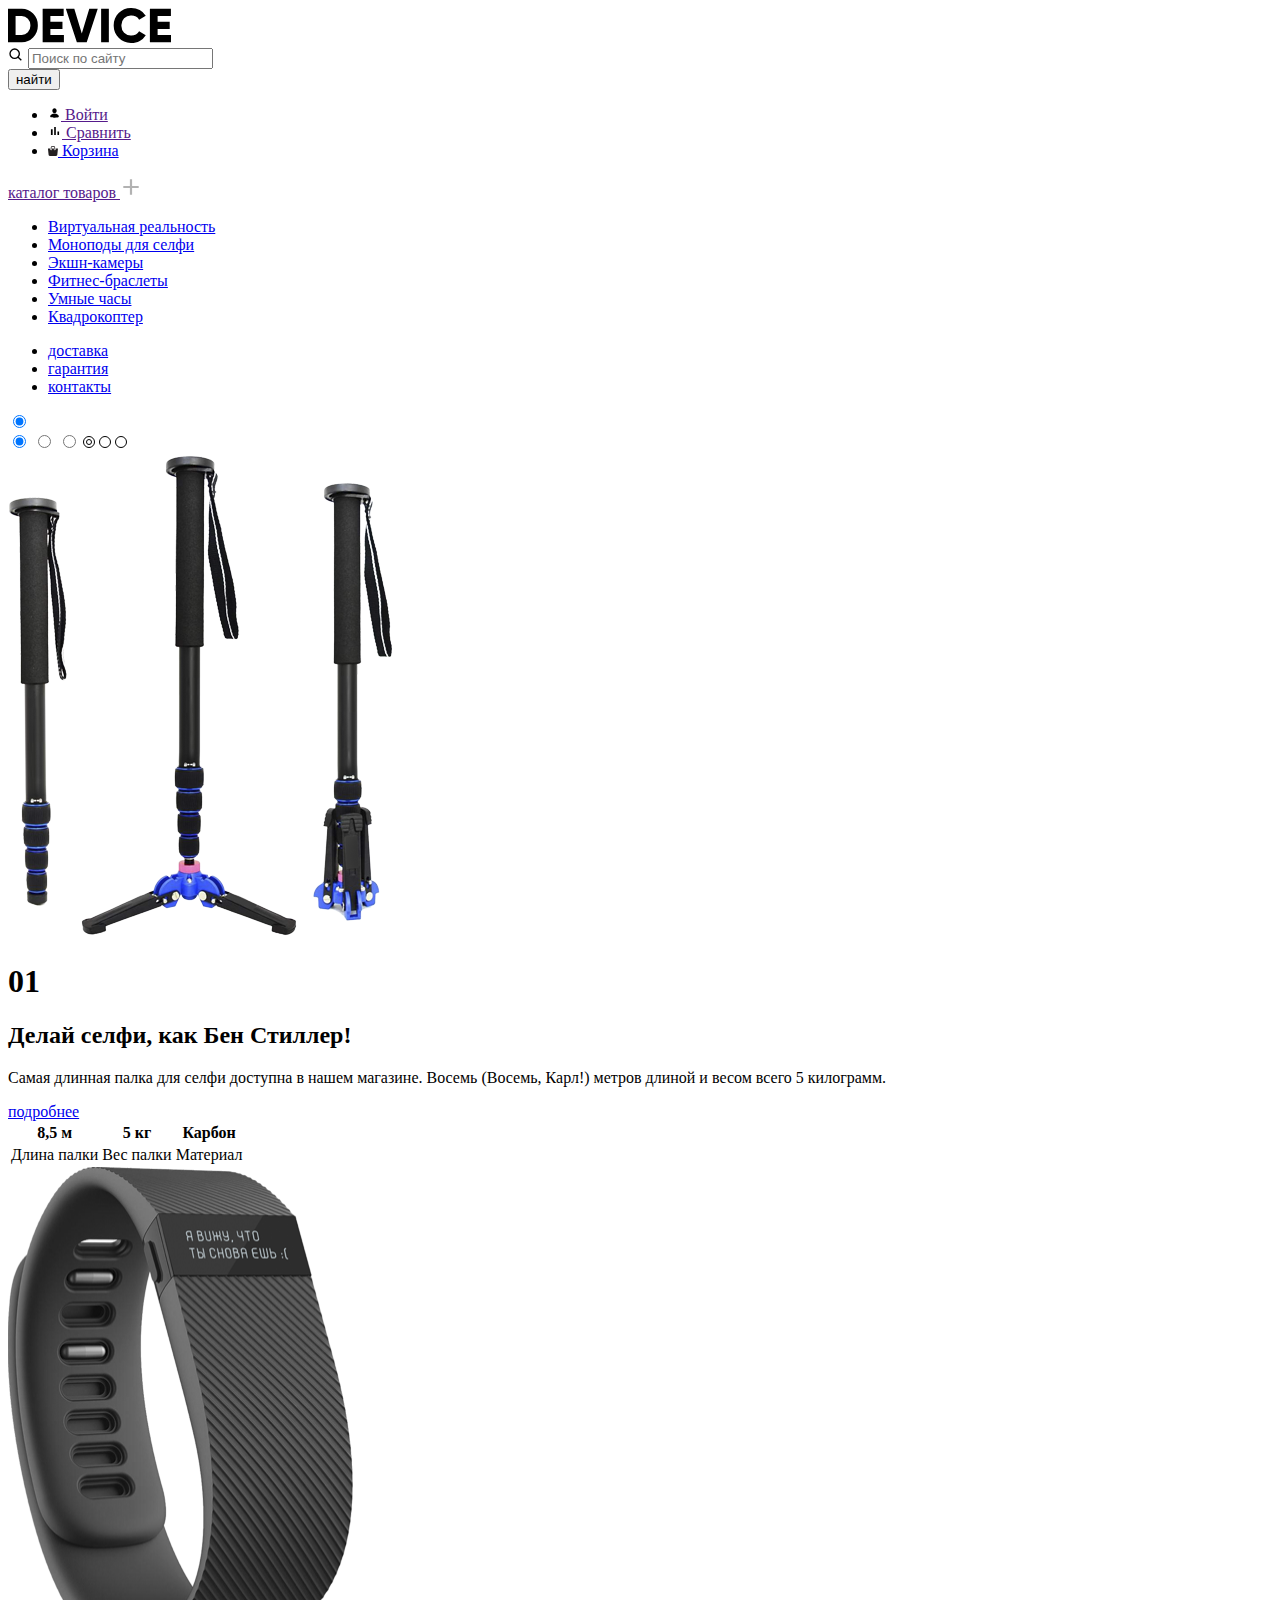
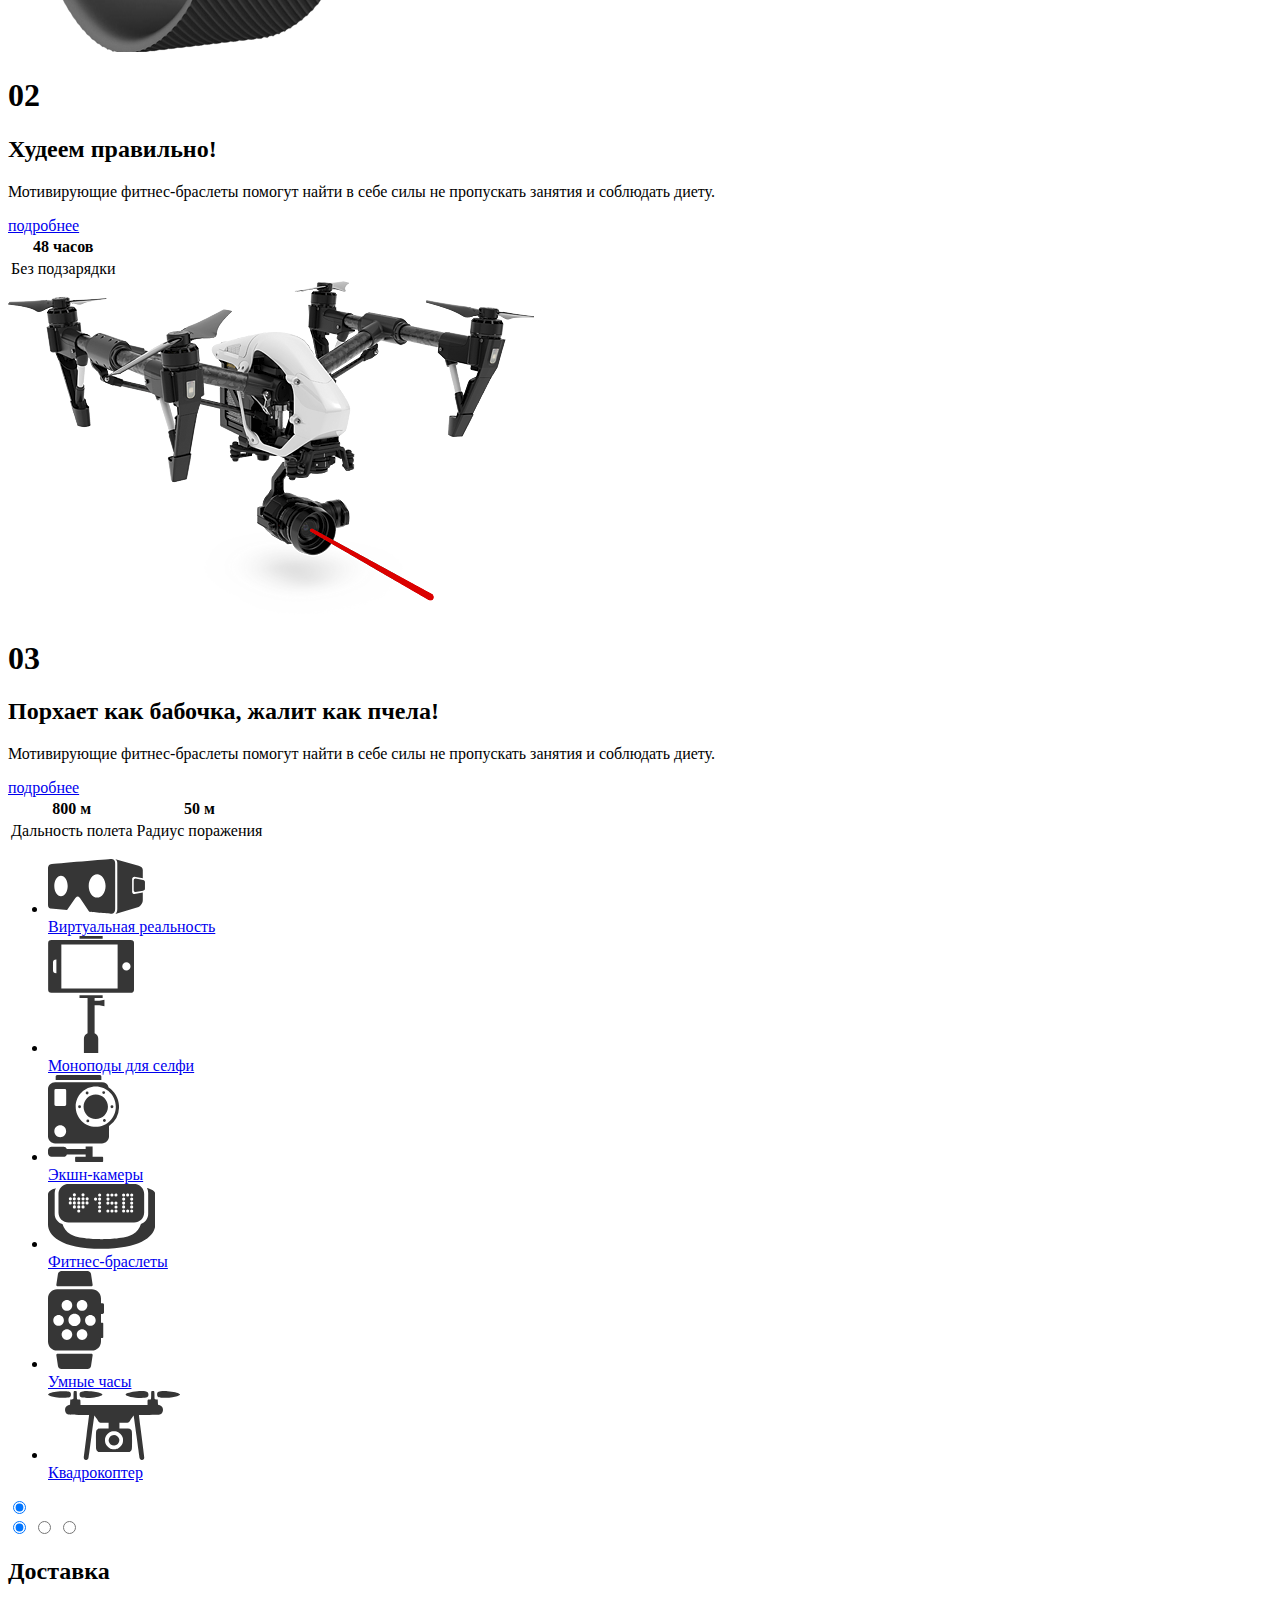
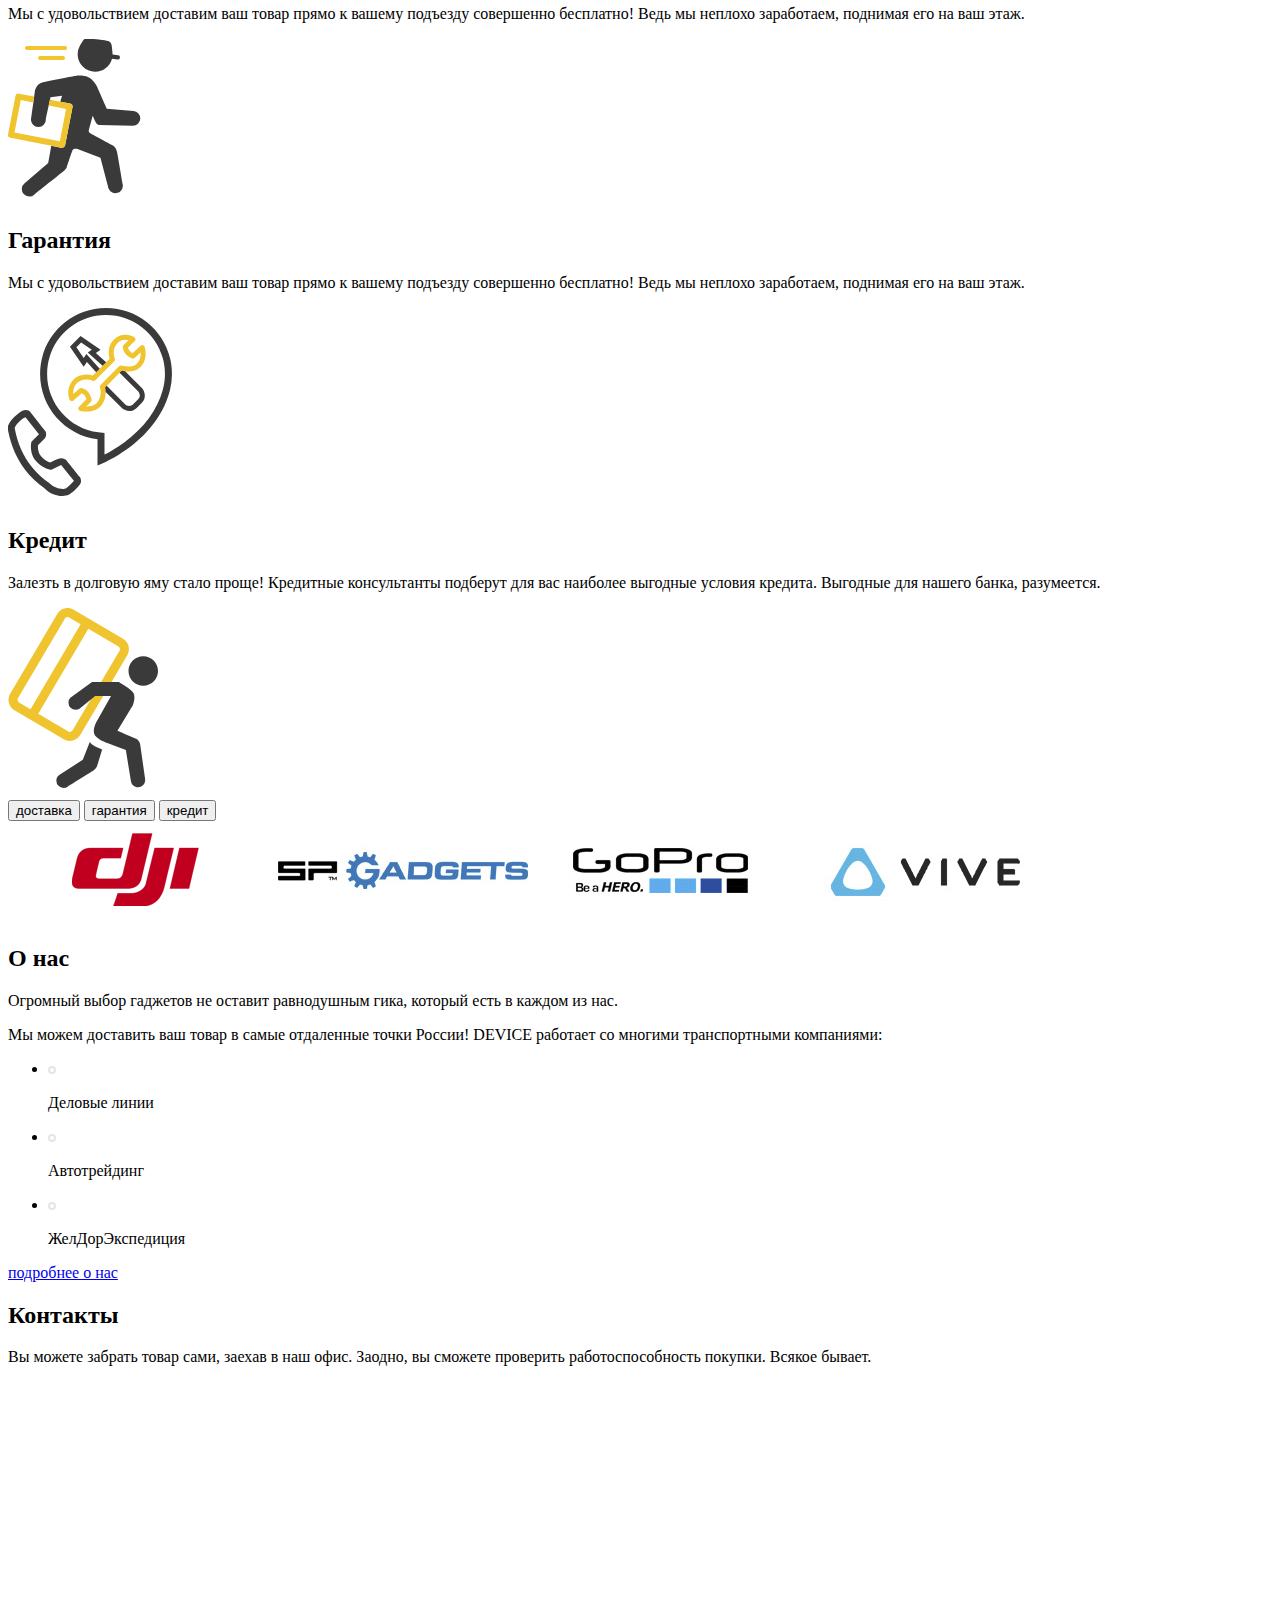
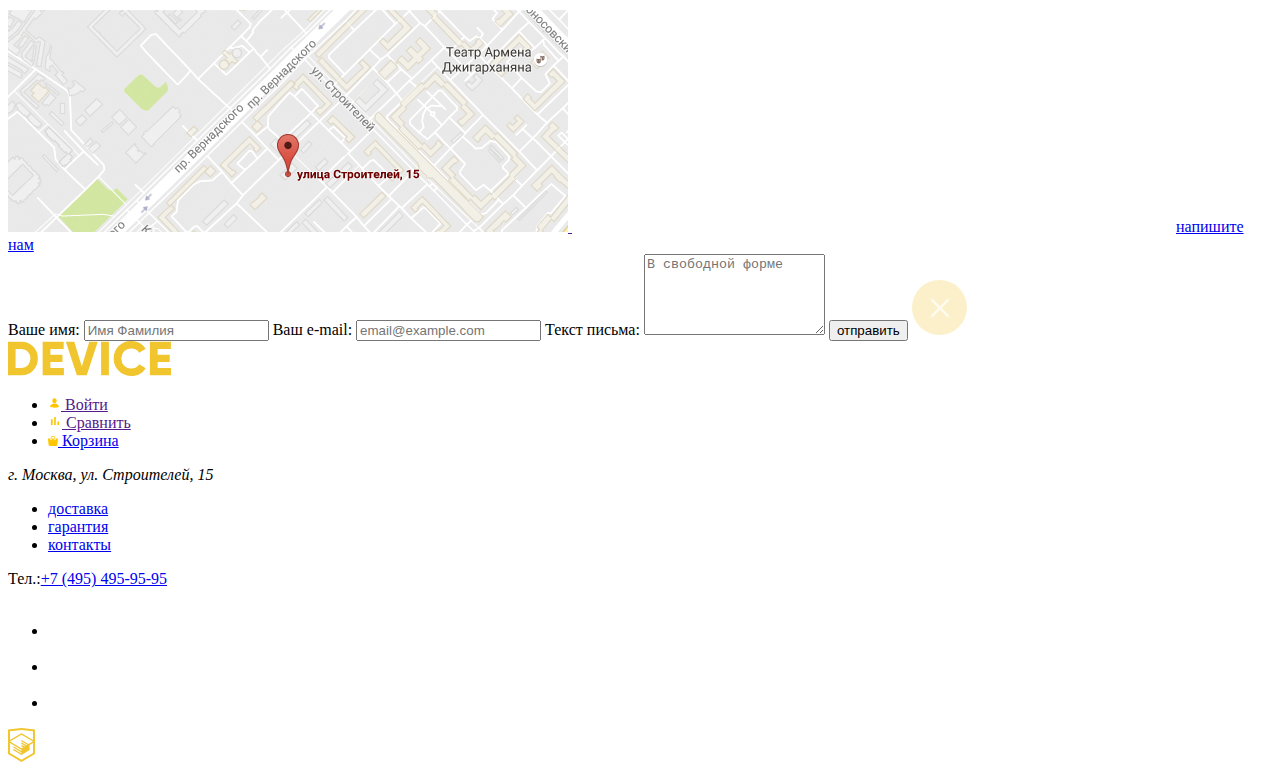
==== commit dd14b056: "Merge pull request #2 from Sainthedgehog1/master" ====
--- a/index.html
+++ b/index.html
@@ -34,7 +34,7 @@
                       </symbol>
                     </use>
                   </svg>
-                  <input class="search-form__input" name="search" type="text" placeholder="Поиск по сайту">
+                  <input class="search-form__input visually-hidden" name="search" type="text" placeholder="Поиск по сайту">
                 </div>
               </div>
               <button class="search-form__button" type="submit">найти</button>
@@ -108,27 +108,27 @@
                 </symbol>
               </use>
             </svg>
-            <ul class="menu-list">
-              <li class="menu-categories__item">
-                <a href="#" class="menu-categories__link">Виртуальная реальность</a>
-              </li>
-              <li class="menu-categories__item">
-                <a href="monopods-for-selfie.html" class="menu-categories__link">Моноподы для селфи</a>
-              </li>
-              <li class="menu-categories__item">
-                <a href="#" class="menu-categories__link">Экшн-камеры</a>
-              </li>
-              <li class="menu-categories__item">
-                <a href="#" class="menu-categories__link">Фитнес-браслеты</a>
-              </li>
-              <li class="menu-categories__item">
-                <a href="#" class="menu-categories__link">Умные часы</a>
-              </li>
-              <li class="menu-categories__item">
-                <a href="#" class="menu-categories__link">Квадрокоптер</a>
-              </li>
-            </ul>
           </a>
+          <ul class="menu-list visually-hidden">
+            <li class="menu-categories__item">
+              <a href="#" class="menu-categories__link">Виртуальная реальность</a>
+            </li>
+            <li class="menu-categories__item">
+              <a href="monopods-for-selfie.html" class="menu-categories__link">Моноподы для селфи</a>
+            </li>
+            <li class="menu-categories__item">
+              <a href="#" class="menu-categories__link">Экшн-камеры</a>
+            </li>
+            <li class="menu-categories__item">
+              <a href="#" class="menu-categories__link">Фитнес-браслеты</a>
+            </li>
+            <li class="menu-categories__item">
+              <a href="#" class="menu-categories__link">Умные часы</a>
+            </li>
+            <li class="menu-categories__item">
+              <a href="#" class="menu-categories__link">Квадрокоптер</a>
+            </li>
+          </ul>
           <!---->
           <ul class="bottom-line__links">
             <li class="bottom-line__links-item"><a href="#">доставка</a></li>
@@ -190,7 +190,7 @@
                 </table>
               </article>
               <!---->
-              <article class="main-slides__content">
+              <article class="main-slides__content visually-hidden">
                 <img src="img/main-slider2.png" alt="Мотивирующие фитнес-браслеты" width="345"  height="485">
                 <h1>02</h1>
                 <h2>Худеем правильно!</h2>
@@ -207,7 +207,7 @@
                 </table>
               </article>
               <!---->
-              <article class="main-slides__content">
+              <article class="main-slides__content visually-hidden">
                 <img src="img/main-slider3.png" alt="Квадрокоптер оснащенный мощным лазером" width="526"  height="334">
                 <h1>03</h1>
                 <h2>Порхает как бабочка, жалит как пчела!</h2>
@@ -369,9 +369,9 @@
         <div class="wrapper">
           <input type="radio" name="services-slider__respond" id="services-slider__desktop" checked>
           <div id="services-slider__slider-container">
-              <input type="radio" name="services-slider__slider" id="services-slider__switch1" value="services-slider1" checked>
-              <input type="radio" name="services-slider__slider" id="services-slider__switch2" value="services-slider2">
-              <input type="radio" name="services-slider__slider" id="services-slider__switch3" value="services-slider3">
+              <input type="radio" name="services-slider__slider" id="services-slider__switch-1" value="services-slider1" checked>
+              <input type="radio" name="services-slider__slider" id="services-slider__switch-2" value="services-slider2">
+              <input type="radio" name="services-slider__slider" id="services-slider__switch-3" value="services-slider3">
             <div class="services-slides">
               <div class="services-slides__overflow">
                 <article class="services-slides__content">
@@ -402,7 +402,7 @@
                   </svg>
                 </article>
                 <!---->
-                <article class="services-slides__content">
+                <article class="services-slides__content visually-hidden">
                   <div class="guarantee-box">
                     <h2>Гарантия</h2>
                     <p>Мы с удовольствием доставим ваш товар прямо к вашему подъезду совершенно бесплатно! Ведь мы неплохо заработаем, поднимая его на ваш этаж.</p>
@@ -434,7 +434,7 @@
                   </svg>
                 </article>
                 <!---->
-                <article class="services-slides__content">
+                <article class="services-slides__content visually-hidden">
                   <div class="credit-box">
                     <h2>Кредит</h2>
                     <p>Залезть в долговую яму стало проще! Кредитные консультанты подберут для вас наиболее выгодные условия кредита. Выгодные для нашего банка, разумеется.</p>
@@ -458,13 +458,13 @@
             </div>
             <div class="services-slider__controls">
               <label for="services-slider__switch1">
-                <button class="" aria-label="доставка" type="button">доставка</button>
+                <button class="" id="services-slider__switch1" aria-label="доставка" type="button">доставка</button>
               </label>
               <label for="services-slider__switch2">
-                <button class="" aria-label="Гарантия" type="button">гарантия</button>
+                <button class="" id="services-slider__switch2" aria-label="Гарантия" type="button">гарантия</button>
               </label>
               <label for="services-slider__switch3">
-                <button class="" aria-label="Кредит" type="button">кредит</button>
+                <button class="" id="services-slider__switch3" aria-label="Кредит" type="button">кредит</button>
               </label>
             </div>
           </div>
@@ -524,10 +524,38 @@
           <h2>Контакты</h2>
           <p>Вы можете забрать товар сами, заехав в наш офис. Заодно, вы сможете
             проверить работоспособность покупки. Всякое бывает.</p>
-          <a href=""><!--Адрес сервис карт-->
+          <a href="">
             <img src="img/map.png" alt="Адрес на карте - улица Строителей, 15" width="560" height="222">
           </a>
+          <!--Попап карта-->
+          <iframe src="https://www.google.com/maps/embed?pb=!1m18!1m12!1m3!1d2249.0961994398845!2d37.526882144921466!3d55.6873152347797!2m3!1f0!2f0!3f0!3m2!1i1024!2i768!4f13.1!3m3!1m2!1s0x46b54cf65f5c8955%3A0x694710ccd55501e!2z0YPQuy4g0KHRgtGA0L7QuNGC0LXQu9C10LksIDE1LCDQnNC-0YHQutCy0LAsINCg0L7RgdGB0LjRjywgMTE5MzEx!5e0!3m2!1sru!2sua!4v1590257273073!5m2!1sru!2sua"
+          class="visually-hidden" width="600" height="450" frameborder="0" style="border:0;" allowfullscreen="" aria-hidden="false" tabindex="0">
+          </iframe>
           <a href="#" class="" aria-label="Напишите нам">напишите нам</a>
+          <!--Попап форма-->
+          <form class="form-popap visually-hidden" novalidate>
+            <div class="form-wrapper">
+                <label for="popap-user-name">Ваше имя:
+                  <input type="text" name="popap-user-name" id="popap-user-name" placeholder="Имя Фамилия" maxlength="30" required>
+                </label>
+                <label for="popap-user-email">Ваш e-mail:
+                  <input type="email" name="popap-user-email" id="popap-user-email" placeholder="email@example.com" maxlength="30" required>
+                </label>
+                <label for="popap-user-text">Текст письма:
+                  <textarea id="popap-user-text" name="popap-user-text" rows="5" maxlength="150" placeholder="В свободной форме" required></textarea>
+                </label>
+                <button class="" type="submit">отправить</button>
+                <svg width="55" height="55" fill="none">
+                  <use xlink:href="#icon-button-close">
+                    <symbol id="icon-button-close" viewBox="0 0 55 55">
+                      <circle opacity=".5" cx="27.5" cy="27.5" r="27.5" fill="#F7E296"/>
+                      <path d="M35.95 37.725L28 29.762l-7.95 7.963-1.775-1.775L26.237 28l-7.962-7.95 1.775-1.775L28 26.238l7.95-7.95 1.762 1.762-7.95 7.95 7.95 7.95-1.762 1.775z"
+                      fill="#fff" opacity=".7"/>
+                    </symbol>
+                  </use>
+                </svg>
+            </div>
+          </form>
         </div>
       </section>
     </main>
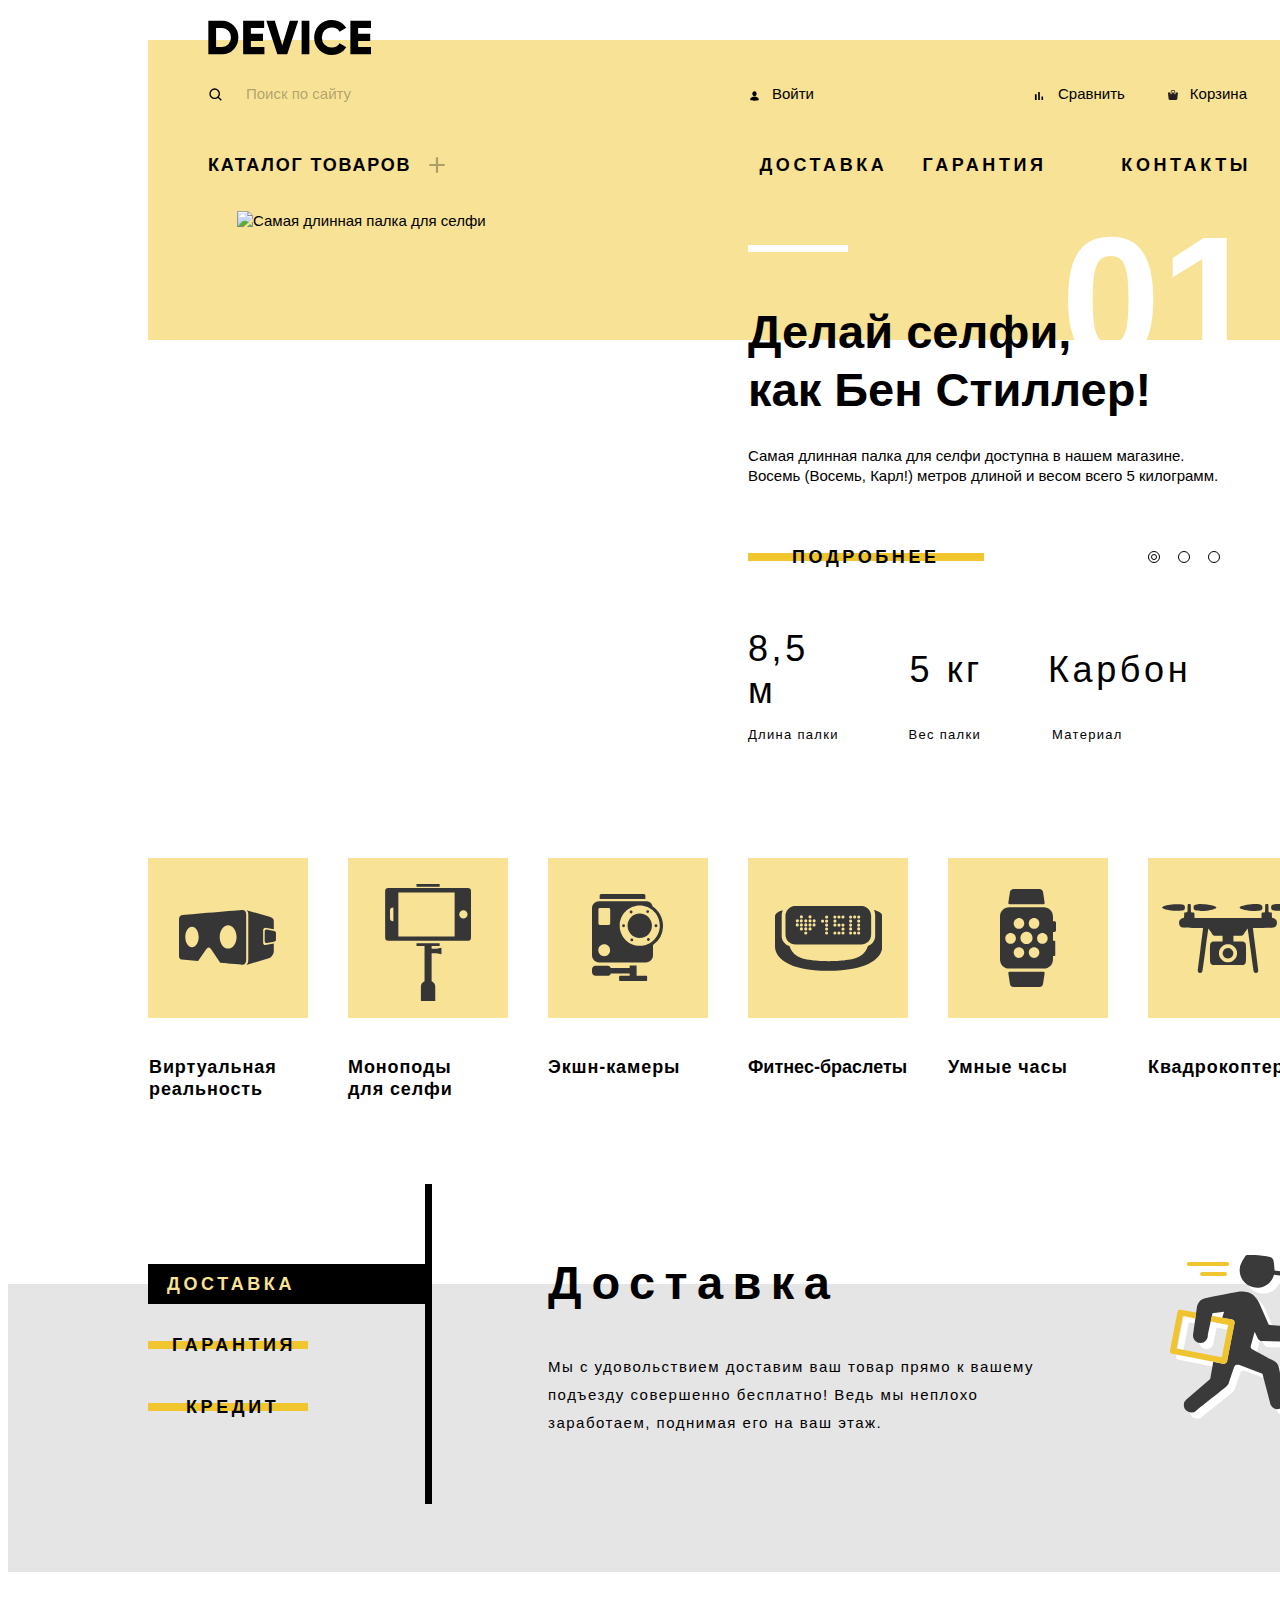
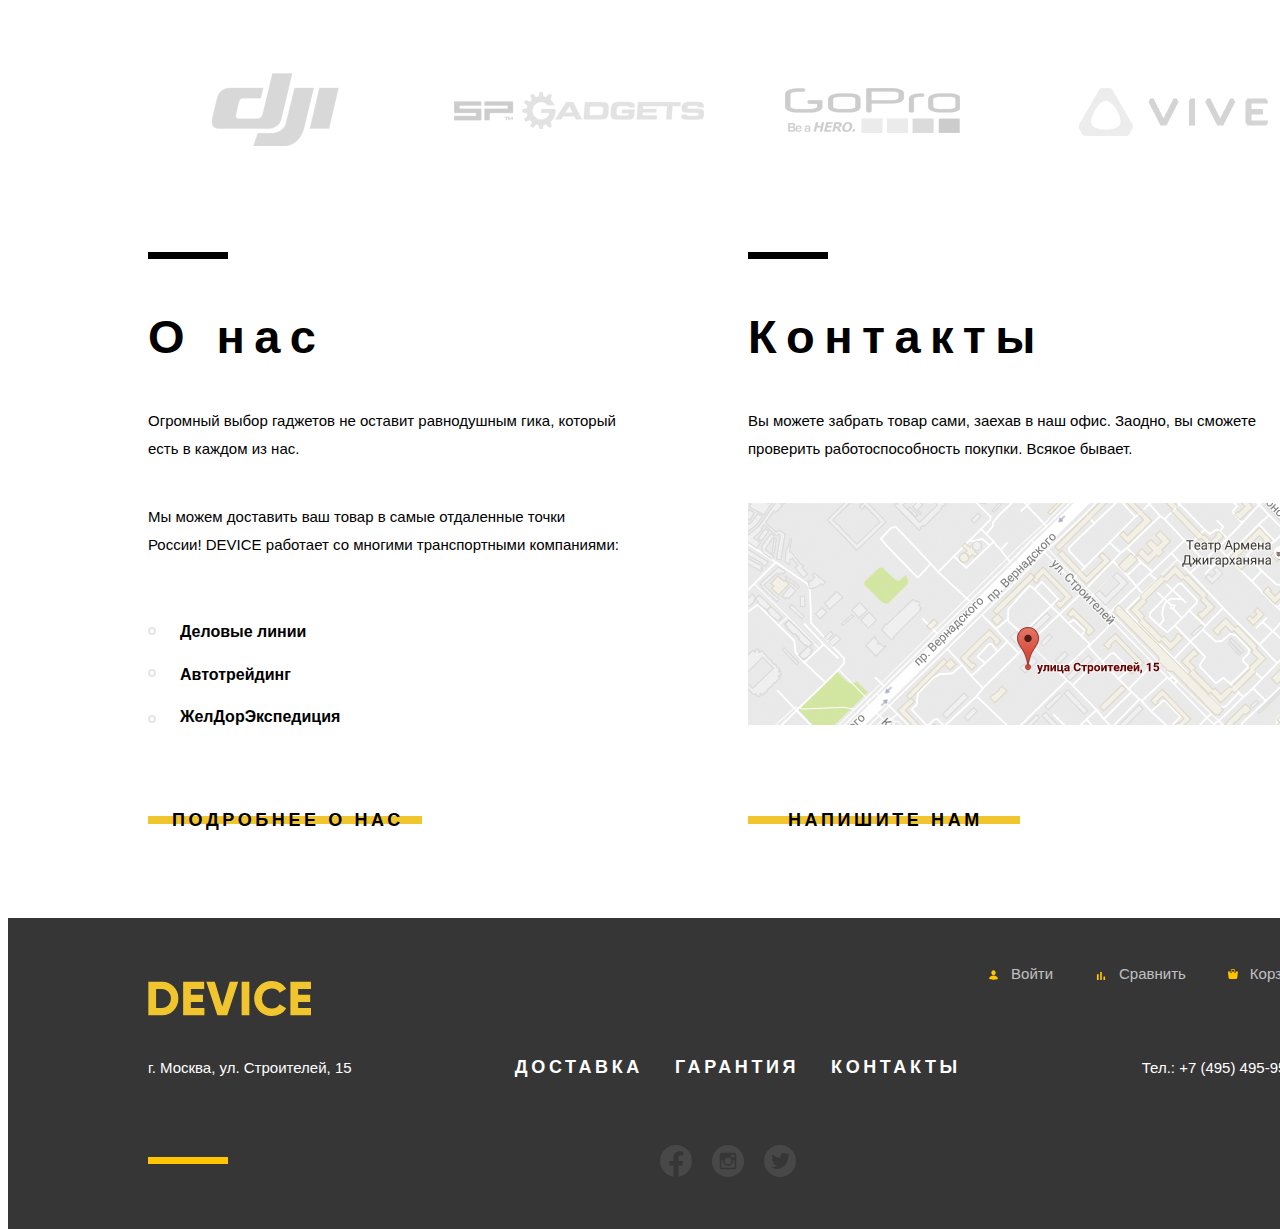
==== commit 633b4b93: "1 and 2 page" ====
--- a/index.html
+++ b/index.html
@@ -1,686 +1,476 @@
 <!DOCTYPE html>
-<html lang="ru">
+<html class="page" lang="ru">
   <head>
     <meta charset="utf-8">
     <meta name="viewport" content="width=device-width, initial-scale=1">
     <meta name="description" content="Гаджеты и аксессуары в интернет-магазине DEVICE, лучшие цены, доставка по Украине, официальная гарантия!">
     <meta name="keywords" content="гаджеты и аксессуары, девайс, devise">
     <title>Интернет-магазин Девайс</title>
+    <link rel="stylesheet" href="css/normalize.css">
+    <link rel="stylesheet" href="css/style.css">
   </head>
-  <body>
+  <body class="body">
+      <!--===Заголовок===-->
+      <header class="header">
+        <div class="containers">
+          <h1 class="visually-hidden">DEVISE - Интернет-магазин гаджетов и аксессуаров</h1>
+          <!--Логотип сайта-->
+          <a class="header__link" aria-label="Логотип DEVISE">
+            <svg class="icon-logo" width="163" height="35" role="img" viewBox="0 0 163 35" xmlns="http://www.w3.org/2000/svg">
+              <g id="icon-logo">
+                <path d="m0.35 0.7v33.6h13.532a15.723 15.723 0 0 0 11.72-4.824 16.464 16.464 0 0 0 4.712-11.976 16.465 16.465 0 0 0-4.712-11.976 15.723 15.723 0 0 0-11.72-4.824zm7.733 26.208v-18.819h5.8a8.648 8.648 0 0 1 6.5 2.568 9.412 9.412 0 0 1 2.489 6.84 9.41 9.41 0 0 1-2.489 6.84 8.646 8.646 0 0 1-6.5 2.568h-5.8zm34.8-5.952h12.082v-7.3h-12.086v-5.567h13.291v-7.389h-21.024v33.6h21.265v-7.392h-13.532v-5.952zm36.343 13.344 11.019-33.6h-8.458l-7.491 24.72-7.491-24.72h-8.457l11.019 33.6zm14.4 0h7.733v-33.6h-7.733zm38.615-1.416a15.514 15.514 0 0 0 6.041-5.688l-6.67-3.84a7.488 7.488 0 0 1-3.165 3.024 9.874 9.874 0 0 1-4.664 1.1 9.594 9.594 0 0 1-7.177-2.736 9.907 9.907 0 0 1-2.682-7.248 9.908 9.908 0 0 1 2.682-7.248 9.594 9.594 0 0 1 7.177-2.736 9.914 9.914 0 0 1 4.64 1.08 7.6 7.6 0 0 1 3.189 3.048l6.67-3.84a15.881 15.881 0 0 0-6.09-5.688 17.419 17.419 0 0 0-8.409-2.088 17.12 17.12 0 0 0-17.592 17.472 17.12 17.12 0 0 0 17.589 17.476 17.519 17.519 0 0 0 8.458-2.088zm17.881-11.928h12.082v-7.3h-12.085v-5.567h13.29v-7.389h-21.022v33.6h21.264v-7.392h-13.532v-5.952z"/>
+              </g>
+            </svg>
+          </a>
+          <!--Навигация-->
+          <nav>
+            <!--Навигация пользователя-->
+            <ul class="user-nav">
+              <li class="user-nav__item user-nav__item-search">
+                <!--Форма поиска-->
+                <form class="user-nav__search" action="https://echo.htmlacademy.ru" method="post" target="_blank">
+                  <input class="user-nav__search-field" type="search" name="search" aria-label="Поиск по сайту" placeholder="Поиск по сайту">
+                  <input class="user-nav__search-button" type="submit" aria-label="Кнопка поиска" value="Найти">
+                </form>
+              </li>
+              <li class="user-nav__item">
+                <a class="user-nav__link user-nav__link-user" href="#" aria-label="Вход на сайт">
+                  <svg class="icon-user" width="13" height="14" viewBox="0 0 13 14" xmlns="http://www.w3.org/2000/svg">
+                    <g id="icon-user">
+                      <path d="M6.5 2.333c1.197 0 2.167 1.044 2.167 2.334C8.667 5.956 7.697 7 6.5 7 5.303 7 4.333 5.956 4.333 4.667c0-1.29.97-2.334 2.167-2.334zm0 9.334s4.333 0 4.333-1.167c0-1.4-2.112-2.917-4.333-2.917-2.22 0-4.333 1.517-4.333 2.917 0 1.167 4.333 1.167 4.333 1.167z"/>
+                    </g>
+                  </svg>
+                  Войти</a>
+              </li>
+              <li class="user-nav__item user-nav__item-comparison">
+                <a class="user-nav__link user-nav__link-comparison" href="#" aria-label="Сравнение товара">
+                  <svg class="icon-comparison" width="14" height="14" viewBox="0 0 14 14" xmlns="http://www.w3.org/2000/svg">
+                    <g id="icon-comparison">
+                      <path d="M2.91669 5.36669H4.66669V11.0834H2.91669V5.36669ZM6.18335 2.91669H7.81669V11.0834H6.18335V2.91669ZM9.45002 7.58335H11.0834V11.0834H9.45002V7.58335Z"/>
+                    </g>
+                  </svg>
+                  Сравнить</a>
+              </li>
+              <li class="user-nav__item">
+                <a class="user-nav__link user-nav__link-basket" href="#" aria-label="Товар в корзине">
+                  <svg class="icon-basket" width="10" height="10" viewBox="0 0 10 10" xmlns="http://www.w3.org/2000/svg">
+                    <g id="icon-basket">
+                      <path d="M9.86209 2.52174C9.79272 2.43994 9.69335 2.39319 9.58921 2.39319H7.65768V3.41883C7.65768 3.89011 7.25353 4.27353 6.75677 4.27353C6.26002 4.27353 5.85587 3.89011 5.85587 3.41883V2.39319H4.05407V3.41883C4.05407 3.89011 3.64993 4.27353 3.15317 4.27353C2.65641 4.27353 2.25227 3.89011 2.25227 3.41883V2.39319H0.320829C0.216595 2.39319 0.117225 2.43994 0.0478559 2.52174C-0.0216036 2.60353 -0.0544864 2.71259 -0.0425945 2.82148L0.605604 8.78464C0.617676 9.45695 1.14173 10 1.78425 10H8.12578C8.76822 10 9.29227 9.45695 9.30443 8.78456L9.95263 2.82139C9.96443 2.71259 9.93155 2.60353 9.86209 2.52174Z"/>
+                      <path d="M3.15321 3.76068C3.35195 3.76068 3.51357 3.60735 3.51357 3.4188V1.53846C3.51357 1.01051 4.07474 0.683761 4.59465 0.683761H5.49555C6.04276 0.683761 6.39645 1.01923 6.39645 1.53846V3.4188C6.39645 3.60735 6.55816 3.76068 6.75681 3.76068C6.95546 3.76068 7.11717 3.60735 7.11717 3.4188V1.53846C7.11717 0.647009 6.43519 0 5.49555 0H4.59465C3.60114 0 2.79285 0.690171 2.79285 1.53846V3.4188C2.79285 3.60735 2.95447 3.76068 3.15321 3.76068Z"/>
+                    </g>
+                  </svg>
+                  Корзина</a>
+              </li>
+            </ul>
+            <!--Навигация по сайту-->
+            <ul class="site-nav">
+              <li class="site-nav__item site-nav__item-catalog">
 
-    <header class="header">
-      <div class="wrapper">
-        <a href="" aria-label="DEVISE - Интернет-магазин гаджетов и аксессуаров">
-          <svg width="163" height="35" fill="#000000" role="img">
-            <use xlink:href="#icon-logo">
-              <symbol id="icon-logo" viewBox="0 0 163 35">
-                <path fill-rule="evenodd" clip-rule="evenodd" d="M-.151.702v33.6h13.532a15.721 15.721 0 0011.72-4.824 16.459 16.459 0 004.712-11.976 16.457 16.457 0 00-4.712-11.976A15.724 15.724 0 0013.381.702H-.151zM7.582 26.91V8.091h5.8a8.646 8.646 0 016.5 2.568 9.408 9.408 0 012.489 6.84 9.406 9.406 0 01-2.489 6.84 8.642 8.642 0 01-6.5 2.568h-5.8v.003zm34.8-5.952h12.082v-7.3H42.378V8.091h13.291V.702H34.645v33.6H55.91V26.91H42.378v-5.952h.004zm36.343 13.344L89.744.702h-8.458l-7.491 24.72L66.304.702h-8.457l11.019 33.6h9.859zm14.4 0h7.733V.702h-7.733v33.6zm38.615-1.416a15.508 15.508 0 006.041-5.688l-6.67-3.84a7.481 7.481 0 01-3.165 3.024 9.873 9.873 0 01-4.664 1.1 9.594 9.594 0 01-7.177-2.736 9.911 9.911 0 01-2.682-7.248 9.91 9.91 0 012.682-7.248 9.593 9.593 0 017.177-2.736 9.897 9.897 0 014.639 1.08 7.589 7.589 0 013.19 3.048l6.67-3.84a15.874 15.874 0 00-6.09-5.688 17.42 17.42 0 00-8.409-2.088c-9.779-.272-17.797 7.691-17.591 17.472-.208 9.781 7.809 17.747 17.588 17.476 2.95.027 5.859-.691 8.458-2.088h.003zm17.881-11.928h12.082v-7.3h-12.085V8.091h13.29V.702h-21.023v33.6h21.265V26.91h-13.532v-5.952h.003z"/>
-              </symbol>
-            </use>
-          </svg>
-        </a>
+                <a class="site-nav__link site-nav__link-catalog site-nav__link-letter-spacing" href="#" aria-label="Каталог товаров">Каталог товаров</a>
+                <button class="catalog-button"></button>
+                  <ul class="site-nav__sublist">
+                    <li class="site-nav__sublist-item">
+                      <a class="site-nav__sublist-link" href="#" aria-label="Раздел - виртуальная реальность">Виртуальная реальность</a>
+                      <a class="site-nav__sublist-link" href="monopods-for-selfie.html" aria-label="Раздел - моноподы для селфи">Моноподы для селфи</a>
+                      <a class="site-nav__sublist-link" href="#" aria-label="Раздел - экшн-камеры">Экшн-камеры</a>
+                    </li>
+                    <li class="site-nav__sublist-item">
+                      <a class="site-nav__sublist-link" href="#" aria-label="Раздел - фитнес-браслеты">Фитнес-браслеты</a>
+                      <a class="site-nav__sublist-link" href="#" aria-label="Раздел - умные часы">Умные часы</a>
+                    </li>
+                    <li class="site-nav__sublist-item">
+                      <a class="site-nav__sublist-link" href="#" aria-label="Раздел - квадрокоптеры">Квадрокоптеры</a>
+                    </li>
+                  </ul>
+              </li>
+              <li class="site-nav__item">
+                <a class="site-nav__link" href="#services" aria-label="Доставка товара">Доставка</a>
+              </li>
+              <li class="site-nav__item">
+                <a class="site-nav__link" href="#services" aria-label="Гарантия на товар">Гарантия</a>
+              </li>
+              <li class="site-nav__item">
+                <a class="site-nav__link" href="#contacts" aria-label="Как найти и связаться с нами">Контакты</a>
+              </li>
+            </ul>
+          </nav>
+        </div>
+      </header>
+
+      <main>
+        <!--===Слайдер===-->
+        <section class="slider">
+          <div class="slider__container">
+            <!--Управление слайдером-->
+            <input class="visually-hidden slider__switch" type="radio" name="slider" id="slider__switch-1" checked>
+            <input class="visually-hidden slider__switch" type="radio" name="slider" id="slider__switch-2">
+            <input class="visually-hidden slider__switch" type="radio" name="slider" id="slider__switch-3">
+            <!---->
+            <ul class="slider__list">
+              <!--Слайд 1-->
+              <li class="slider__item slider__item-1">
+                <div class="slider-picture slider-picture-1">
+                  <img src="img/slider-1.png" width="384" height="486" alt="Самая длинная палка для селфи">
+                </div>
+                <div class="slider__content">
+                  <span class="number">01</span>
+                  <h2>Делай селфи,<br>как Бен Стиллер!</h2>
+                  <p>Самая длинная палка для селфи доступна в нашем магазине. Восемь (Восемь, Карл!) метров длиной и весом всего 5 килограмм.</p>
+                  <a class="button  slider__content-button" href="#" aria-label="Переход на страницу товара">Подробнее</a>
+                  <table class="table-item table-item-1">
+                    <tr>
+                      <th class="option-value col1">8,5 м</th>
+                      <th class="space"></th>
+                      <th class="option-value col2">5 кг</th>
+                      <th class="space"></th>
+                      <th class="option-value col3">Карбон</th>
+                    </tr>
+                    <tr>
+                      <td class="option-name">Длина палки</td>
+                      <td class="space"></td>
+                      <td class="option-name">Вес палки</td>
+                      <td class="space"></td>
+                      <td class="option-name option-material">Материал</td>
+                    </tr>
+                  </table>
+                </div>
+              </li>
+              <!--Слайд 2-->
+              <li class="slider__item slider__item-2">
+                <div class="slider-picture slider-picture-2">
+                  <img src="img/slider-2.png" width="345" height="485" alt="Фитнес браслет">
+                </div>
+                <div class="slider__content">
+                  <span class="number">02</span>
+                  <h2>Худеем<br>правильно!</h2>
+                  <p>Мотивирующие фитнес-браслеты помогут найти в себе силы не&nbsp;пропускать занятия и соблюдать диету.</p>
+                  <a class="button  slider__content-button" href="#" aria-label="Переход на страницу товара">Подробнее</a>
+                  <table class="table-item table-item-2">
+                    <tr>
+                      <th class="option-value">48 часов</th>
+                    </tr>
+                    <tr>
+                      <td class="option-name">Без подзарядки</td>
+                    </tr>
+                  </table>
+                </div>
+              </li>
+              <!--Слайд 3-->
+              <li class="slider__item slider__item-3">
+                <div class="slider-picture slider-picture-3">
+                  <img src="img/slider-3.png" width="526" height="334" alt="Квадрокоптер">
+                </div>
+                <div class="slider__content">
+                  <span class="number">03</span>
+                  <h2>Порхает как бабочка, жалит как пчела!</h2>
+                  <p>Этот обычный, на первый взгляд, квадрокоптер оснащен мощным&nbsp;лазером, замаскированным под стандартную камеру.</p>
+                  <a class="button  slider__content-button" href="#" aria-label="Переход на страницу товара">Подробнее</a>
+                  <div class="slider__content__table-flex">
+                    <table class="table-item table-item-3 ">
+                      <tr>
+                        <th class="option-value">800 м</th>
+                      </tr>
+                      <tr>
+                        <td class="option-name">Дальность полёта</td>
+                      </tr>
+                    </table>
+                    <table class="table-item table-item-3">
+                      <tr>
+                        <th class="option-value">50 м</th>
+                      </tr>
+                      <tr>
+                        <td class="option-name">Радиус поражения</td>
+                      </tr>
+                    </table>
+                  </div>
+                </div>
+              </li>
+            </ul>
+            <!--Управление слайдером-->
+            <div class="slider__controls">
+              <label class="slider__switch slider__switch-1" for="slider__switch-1">
+                <span class="visually-hidden">Слайд 1</span>
+              </label>
+              <label class="slider__switch slider__switch-2" for="slider__switch-2">
+                <span class="visually-hidden">Слайд 2</span>
+              </label>
+              <label class="slider__switch slider__switch-3" for="slider__switch-3">
+                <span class="visually-hidden">Слайд 3</span>
+              </label>
+            </div>
+            <!---->
+          </div>
+        </section>
+        <!--===Каталог товаров===-->
+        <section class="catalog-mainmenu">
+          <div class="container">
+            <ul class="catalog-mainmenu__categories">
+              <!--Виртуальная реальность-->
+              <li class="catalog-mainmenu__categories-item">
+                <a href="#" class="catalog-mainmenu__categories-link">
+                  <div class="catalog-mainmenu__categories-link-container">
+                    <svg xmlns="http://www.w3.org/2000/svg" class="icon-catalog-mainmenu icon-virtual-reality" width="97" height="55" viewBox="0 0 97 55" fill="none" aria-label="Виртуальная реальность">
+                      <path d="M84.131 32.639V20.003c0-1.309 1.045-2.37 2.335-2.37l8.326 1.581V11.02c0-2.355-1.708-3.43-4.202-4.265L67.403.175c1.616 1.391 1.89 2.04 1.89 4.396V49.78c0 2.356-.45 4.066-1.968 5.21l23.265-7.065c2.401-.833 4.202-4.216 4.202-6.572V33.44l-8.326 1.567c-1.29.002-2.335-1.06-2.335-2.368z"/><path d="M95.129 20.979l-7.598-1.444c-1.008 0-1.824.829-1.824 1.851v9.868c0 1.023.816 1.852 1.824 1.852l7.598-1.431c1.154-.419 1.824-.829 1.824-1.852V22.83c0-1.022-.766-1.507-1.824-1.851zM67.17 4.483c0-5.08-4.232-4.459-4.232-4.459S5.832 4.738 2.838 5.145C-.156 5.552.001 9.532.001 9.532L0 45.812c0 3.743 2.599 3.753 2.599 3.753l16.477 1.403L27.212 39.3s1.109-1.828 2.505-1.828c1.397 0 2.432 1.861 2.432 1.861l9.061 13.521s18.895 1.909 22.521 1.909c3.626-.001 3.439-5.024 3.439-5.024V4.483zM12.982 37.192c-3.698 0-6.696-4.601-6.696-10.275s2.998-10.275 6.696-10.275c3.698 0 6.696 4.601 6.696 10.275s-2.998 10.275-6.696 10.275zm36.158 1.426c-4.662 0-8.44-5.239-8.44-11.701 0-6.463 3.779-11.702 8.44-11.702 4.662 0 8.442 5.239 8.442 11.702 0 6.462-3.78 11.701-8.442 11.701z"/>
+                    </svg>
+                  </div>
+                </a>
+                <a class="catalog-mainmenu__categories-name" href="#">Виртуальная <span class="catalog-mainmenu__categories-name-margin">реальность</span></a>
+              </li>
+              <!--Моноподы для селфи-->
+              <li class="catalog-mainmenu__categories-item">
+                <a href="monopods-for-selfie.html" class="catalog-mainmenu__categories-link">
+                  <div class="catalog-mainmenu__categories-link-container">
+                    <svg class="icon-catalog-mainmenu icon-monopods-for-selfie" width="86" height="117" viewBox="0 0 86 117" xmlns="http://www.w3.org/2000/svg"  aria-label="Моноподы для селфи">
+                        <path d="M82.821 4.011H3.33A3.188 3.188 0 00.142 7.199v46.413a3.187 3.187 0 003.188 3.189h79.492a3.188 3.188 0 003.189-3.189V7.199a3.189 3.189 0 00-3.19-3.188zM8.392 37.236h-.226a3.19 3.19 0 01-3.189-3.189v-7.283a3.188 3.188 0 013.189-3.188h.226v13.66zm61.231 15.172H13.341V8.402h56.282v44.006zM78.4 34.552a4.146 4.146 0 01-4.146-4.147 4.146 4.146 0 114.146 4.147zM54.654 0H31.497v2.758h23.157V0zM46.608 64.861v-2.973h8.046V59.13H31.498v2.758h8.045v35.246a6.068 6.068 0 00-3.635 5.559V117h14.335v-14.307a6.062 6.062 0 00-3.636-5.557v-27.99h4.796l5.05 1.213v-6.711l-5.05 1.213h-4.795z"/>
+                      </svg>
+                  </div>
+                </a>
+                <a class="catalog-mainmenu__categories-name" href="#">Моноподы для&nbsp;селфи</a>
+              </li>
+              <!--Экшн-камеры-->
+              <li class="catalog-mainmenu__categories-item">
+                <a href="#" class="catalog-mainmenu__categories-link">
+                  <div class="catalog-mainmenu__categories-link-container">
+                    <svg xmlns="http://www.w3.org/2000/svg" class="icon-catalog-mainmenu icon-action-cameras" width="71" height="87" viewBox="0 0 71 87" aria-label="Экшн-камеры">
+                      <path d="M53.349 1.49c0-.736-.578-1.49-1.311-1.49H9.053C8.32 0 7.672.754 7.672 1.49v3.522h45.676V1.49h.001zM54.202 81.809h-9.597V71.426h-6.958v2.507H18.774c-.537-1.254-1.757-2.148-3.181-2.148H3.559C1.642 71.784 0 73.387 0 75.311v3.018c0 1.924 1.642 3.48 3.559 3.48h12.035c1.511 0 2.792-.896 3.269-2.326h18.785v2.326H28.13c-.533 0-1.01.437-1.01.972v3.172c0 .535.478 1.048 1.01 1.048h26.072c.533 0 .93-.513.93-1.048V82.78c0-.535-.397-.971-.93-.971zM60.666 12.39a7.037 7.037 0 00-6.771-5.05H7.148C3.25 7.34 0 10.449 0 14.361v46.9c0 3.912 3.25 7.121 7.148 7.121h46.747c3.898 0 7.126-3.209 7.126-7.121V50.915a23.228 23.228 0 0010.001-19.164c-.001-8.079-4.132-15.181-10.356-19.361zM12.238 62.151c-3.259 0-5.901-2.65-5.901-5.921 0-3.27 2.642-5.922 5.901-5.922s5.902 2.652 5.902 5.922c0 3.271-2.643 5.921-5.902 5.921zm5.961-32.605a1.42 1.42 0 01-1.418 1.422h-8.94a1.42 1.42 0 01-1.418-1.422v-14.16a1.42 1.42 0 011.418-1.423h8.939a1.42 1.42 0 011.418 1.423v14.16h.001zm29.563 22.312c-11.076 0-20.057-9.01-20.057-20.123 0-11.113 8.98-20.124 20.057-20.124 11.077 0 20.058 9.01 20.058 20.124 0 11.114-8.981 20.123-20.058 20.123z"/>
+                      <path d="M47.762 43.964c6.731 0 12.188-5.475 12.188-12.229s-5.457-12.229-12.188-12.229c-6.731 0-12.188 5.475-12.188 12.229s5.457 12.229 12.188 12.229zM31.562 33.171a1.435 1.435 0 100-2.87 1.435 1.435 0 000 2.87zM63.963 33.171a1.435 1.435 0 100-2.87 1.435 1.435 0 000 2.87zM39.109 19.429a1.435 1.435 0 100-2.87 1.435 1.435 0 000 2.87zM56.415 46.912c.79 0 1.43-.643 1.43-1.436 0-.793-.64-1.436-1.43-1.436-.79 0-1.43.643-1.43 1.436 0 .793.64 1.436 1.43 1.436zM55.697 19a1.435 1.435 0 100-2.87 1.435 1.435 0 000 2.87zM39.828 47.341a1.435 1.435 0 100-2.87 1.435 1.435 0 000 2.87z"/>
+                    </svg>
+                  </div>
+                </a>
+                <a class="catalog-mainmenu__categories-name" href="#">Экшн-камеры</a>
+              </li>
+              <!--Фитнес-браслеты-->
+              <li class="catalog-mainmenu__categories-item">
+                <a href="#" class="catalog-mainmenu__categories-link">
+                  <div class="catalog-mainmenu__categories-link-container">
+                    <svg class="icon-catalog-mainmenu icon-fitness-bracelets" width="107" height="65" viewBox="0 0 107 65" xmlns="http://www.w3.org/2000/svg" aria-label="Фитнес-браслеты">
+                      <path d="M98.967 4.074c.752 1.441 1.209 3.08 1.209 4.818v21.102c0 4.616-3.092 8.527-7.246 9.9-1.325 3.987-3.778 7.854-8.051 10.432-8.676 5.231-31.124 4.837-31.198 4.837-.078 0-22.513.395-31.189-4.837-4.216-2.545-6.708-6.347-8.042-10.279-4.418-1.209-7.756-5.251-7.756-10.053V8.893c0-1.688.427-3.282 1.139-4.693C4.17 5.109 0 6.918 0 10.434v29.983C0 50.668 11.839 64.85 53.657 64.85c41.82 0 53.657-14.182 53.657-24.433V10.434c-.001-3.684-4.576-5.494-8.347-6.36z"/>
+                      <path d="M20.561 38.459h65.523c5.564 0 10.074-4.513 10.074-10.077V9.935c0-5.563-4.51-10.075-10.074-10.075H20.561c-5.564 0-10.075 4.511-10.075 10.075v18.447c0 5.564 4.511 10.077 10.075 10.077zM83.695 9.468a1.57 1.57 0 110 3.139 1.57 1.57 0 010-3.139zm0 4.039a1.569 1.569 0 110 3.138 1.569 1.569 0 010-3.138zm0 4.039a1.568 1.568 0 11.001 3.137 1.568 1.568 0 01-.001-3.137zm0 3.827a1.57 1.57 0 11-.001 3.14 1.57 1.57 0 01.001-3.14zm0 4.039a1.568 1.568 0 11.001 3.137 1.568 1.568 0 01-.001-3.137zM79.656 9.468c.867 0 1.568.703 1.568 1.57a1.568 1.568 0 11-3.136 0c0-.868.703-1.57 1.568-1.57zm0 15.944a1.568 1.568 0 110 3.135 1.568 1.568 0 010-3.135zM75.619 9.468a1.57 1.57 0 11-.003 3.14 1.57 1.57 0 01.003-3.14zm0 4.039a1.57 1.57 0 11-.003 3.139 1.57 1.57 0 01.003-3.139zm0 4.039a1.569 1.569 0 11-.002 3.138 1.569 1.569 0 01.002-3.138zm0 3.827a1.568 1.568 0 110 3.138 1.568 1.568 0 010-3.138zm0 4.039a1.569 1.569 0 11-.002 3.138 1.569 1.569 0 01.002-3.138zM67.965 9.468c.867 0 1.568.703 1.568 1.57a1.568 1.568 0 11-3.136 0 1.568 1.568 0 011.568-1.57zm0 8.078a1.568 1.568 0 110 3.14 1.568 1.568 0 010-3.14zm0 3.881a1.569 1.569 0 11-.002 3.136 1.569 1.569 0 01.002-3.136zm0 3.985a1.568 1.568 0 110 3.135 1.568 1.568 0 010-3.135zM63.926 9.468a1.57 1.57 0 110 3.14 1.57 1.57 0 010-3.14zm0 8.078a1.57 1.57 0 11.001 3.139 1.57 1.57 0 01-.001-3.139zm0 7.866a1.57 1.57 0 11.001 3.139 1.57 1.57 0 01-.001-3.139zM59.888 9.468a1.57 1.57 0 010 3.139 1.568 1.568 0 01-1.568-1.569 1.567 1.567 0 011.568-1.57zm0 4.039a1.57 1.57 0 11-.001 3.135 1.57 1.57 0 01.001-3.135zm0 4.039a1.57 1.57 0 11-.001 3.14 1.57 1.57 0 01.001-3.14zm0 7.866a1.57 1.57 0 010 3.137 1.569 1.569 0 010-3.137zm-8.29-15.944a1.57 1.57 0 110 3.139 1.57 1.57 0 010-3.139zm0 4.039a1.569 1.569 0 110 3.138 1.569 1.569 0 010-3.138zm0 4.039a1.568 1.568 0 11.001 3.137 1.568 1.568 0 01-.001-3.137zm0 3.881a1.568 1.568 0 110 3.137 1.569 1.569 0 010-3.137zm0 3.985a1.568 1.568 0 11.001 3.137 1.568 1.568 0 01-.001-3.137zm-4.039-11.905a1.568 1.568 0 110 3.136 1.568 1.568 0 010-3.136zm-8.502-.212a1.57 1.57 0 11-.001 3.135 1.57 1.57 0 01.001-3.135zm0 4.038a1.57 1.57 0 11-.003 3.141 1.57 1.57 0 01.003-3.141zm-4.039-8.078a1.57 1.57 0 11-.003 3.14 1.57 1.57 0 01.003-3.14zm0 4.04a1.57 1.57 0 11-.003 3.139 1.57 1.57 0 01.003-3.139zm0 4.038a1.57 1.57 0 11-.003 3.14 1.57 1.57 0 01.003-3.14zm0 4.04a1.569 1.569 0 11-.001 3.137 1.569 1.569 0 01.001-3.137zm-4.254-8.078a1.569 1.569 0 110 3.138 1.569 1.569 0 010-3.138zm0 4.038a1.57 1.57 0 110 3.139 1.57 1.57 0 010-3.139zm0 4.04a1.57 1.57 0 11-.001 3.14 1.57 1.57 0 01.001-3.14zm0 4.039a1.568 1.568 0 11.001 3.137 1.568 1.568 0 01-.001-3.137zM26.3 9.255a1.57 1.57 0 11.002 3.136 1.57 1.57 0 01-.002-3.136zm0 4.04a1.57 1.57 0 011.571 1.568 1.57 1.57 0 01-3.14 0 1.57 1.57 0 011.569-1.568zm0 4.038a1.571 1.571 0 110 3.14 1.571 1.571 0 010-3.14zm0 4.04a1.57 1.57 0 11.003 3.135 1.57 1.57 0 01-.003-3.135zm-4.037-8.078a1.57 1.57 0 11-.001 3.135 1.57 1.57 0 01.001-3.135zm0 4.038a1.57 1.57 0 010 3.14 1.57 1.57 0 010-3.14z"/>
+                    </svg>
+                  </div>
+                </a>
+                <a class="catalog-mainmenu__categories-name catalog-mainmenu__categories-fitness-bracelets" href="#">Фитнес-браслеты</a>
+              </li>
+              <!--Умные часы-->
+              <li class="catalog-mainmenu__categories-item">
+                <a href="#" class="catalog-mainmenu__categories-link">
+                  <div class="catalog-mainmenu__categories-link-container">
+                    <svg xmlns="http://www.w3.org/2000/svg" class="icon-catalog-mainmenu icon-smart-watch" width="56" height="98" viewBox="0 0 56 98" aria-label="Умные часы">
+                      <path d="M54.494 32.197h-1.515v-4.64c0-5.052-4.087-9.186-9.082-9.186H9.082C4.086 18.372 0 22.505 0 27.557v42.868c0 5.052 4.087 9.185 9.083 9.185h34.815c4.995 0 9.082-4.133 9.082-9.185V67.01h1.515a.764.764 0 00.757-.764V52.467a.765.765 0 00-.757-.766H52.98v-8.788h1.515c.832 0 1.514-.688 1.514-1.531v-7.654a1.529 1.529 0 00-1.515-1.531zm-20.412-3.109c2.926 0 5.299 2.398 5.299 5.358 0 2.96-2.373 5.358-5.299 5.358s-5.298-2.398-5.298-5.358c0-2.96 2.372-5.358 5.298-5.358zm-15.137 0c2.925 0 5.298 2.398 5.298 5.358 0 2.96-2.373 5.358-5.298 5.358-2.926 0-5.298-2.398-5.298-5.358 0-2.96 2.372-5.358 5.298-5.358zM5.297 49.397c0-2.959 2.371-5.358 5.298-5.358 2.926 0 5.298 2.399 5.298 5.358 0 2.959-2.373 5.358-5.298 5.358-2.927.001-5.298-2.399-5.298-5.358zm13.648 19.497c-2.926 0-5.298-2.398-5.298-5.358 0-2.96 2.372-5.358 5.298-5.358 2.925 0 5.298 2.398 5.298 5.358 0 2.96-2.373 5.358-5.298 5.358zm1.49-19.903c0-3.382 2.711-6.124 6.055-6.124s6.055 2.742 6.055 6.124c0 3.382-2.711 6.124-6.055 6.124-3.344-.001-6.055-2.742-6.055-6.124zm13.647 19.903c-2.926 0-5.298-2.398-5.298-5.358 0-2.96 2.372-5.358 5.298-5.358s5.299 2.398 5.299 5.358c0 2.96-2.373 5.358-5.299 5.358zm8.302-14.138c-2.927 0-5.298-2.399-5.298-5.358 0-2.959 2.371-5.358 5.298-5.358 2.926 0 5.298 2.399 5.298 5.358 0 2.958-2.372 5.358-5.298 5.358zM9.646 15.31h33.687c.843 0 1.432-.681 1.306-1.514L43.023 3.028l-.002-.002C42.771 1.362 41.189 0 39.506 0H13.474c-1.686 0-3.268 1.362-3.517 3.028L8.342 13.795c-.125.833.461 1.515 1.304 1.515zM43.333 82.671H9.646c-.843 0-1.429.683-1.304 1.516l1.615 10.767c.25 1.666 1.832 3.028 3.516 3.028h26.032c1.684 0 3.266-1.362 3.517-3.026v-.002l1.615-10.767c.128-.833-.461-1.516-1.304-1.516z"/>
+                    </svg>
+                  </div>
+                </a>
+                <a class="catalog-mainmenu__categories-name" href="#">Умные часы</a>
+              </li>
+              <!--Квадрокоптеры-->
+              <li class="catalog-mainmenu__categories-item">
+                <a href="#" class="catalog-mainmenu__categories-link">
+                  <div class="catalog-mainmenu__categories-link-container">
+                    <svg class="icon-catalog-mainmenu icon-quadcopters" width="132" height="69" viewBox="0 0 132 69" xmlns="http://www.w3.org/2000/svg" aria-label="Квадрокоптер">
+                      <path d="M12.052.258C6.507.745 1.838 1.85.575 2.93c-.722.616-.722.616-.232 1.156.644.72 3.713 1.645 7.247 2.237 3.998.668 12.51.693 13.724.051 1.212-.668 1.624-1.414 1.624-2.981 0-1.619-.62-2.416-2.218-2.853C19.274.154 14.942 0 12.052.258zM25.774.488c-.129.283-.258 2.108-.258 4.112 0 4.061.155 3.778-2.192 3.933l-1.03.077-.13 2.545-.129 2.544-1.186.283c-2.58.668-4 2.595-3.792 5.294.128 1.927 1.03 3.341 2.579 4.087 1.109.513 1.47.538 11.246.538 5.545 0 10.137.079 10.188.18.051.13-1.11 9.408-2.58 20.64-1.444 11.23-2.682 20.997-2.708 21.666-.051 1.617.826 2.62 2.348 2.62 1.237 0 2.012-.64 2.321-1.9.13-.514 1.496-10.334 3.018-21.822 1.522-11.463 2.863-20.869 2.94-20.869.104 0 1.084 1.413 2.193 3.136 2.94 4.626 2.399 4.317 7.635 4.317h4.359v5.63l-5.133.077c-4.72.077-5.21.127-5.881.615-1.573 1.157-1.625 1.415-1.625 10.977 0 9.534.026 9.792 1.522 11.05l.851.695H81.695l.851-.696c1.496-1.257 1.52-1.515 1.52-11.05 0-9.56-.05-9.819-1.622-10.976-.671-.488-1.162-.538-5.882-.615l-5.132-.077v-5.63h4.36c5.234 0 4.693.309 7.633-4.317 1.11-1.723 2.09-3.136 2.194-3.136.076 0 1.418 9.406 2.94 20.869 1.522 11.488 2.889 21.308 3.018 21.821.31 1.26 1.082 1.902 2.321 1.902 1.522 0 2.4-1.004 2.347-2.621-.026-.67-1.264-10.436-2.71-21.666-1.468-11.232-2.63-20.51-2.577-20.64.05-.101 4.641-.18 10.189-.18 9.775 0 10.136-.025 11.244-.538 1.548-.746 2.45-2.16 2.579-4.087.207-2.699-1.211-4.626-3.791-5.294l-1.187-.283-.127-2.544-.129-2.545-1.032-.077c-2.347-.155-2.194.128-2.194-3.933 0-2.004-.128-3.829-.257-4.112-.206-.36-.543-.488-1.367-.488-.619 0-1.238.128-1.42.309-.206.205-.309 1.465-.309 3.932 0 2.467-.103 3.727-.31 3.932-.18.18-.901.308-1.649.308-1.626 0-1.652.052-1.652 3.11v2.287H32.48v-2.287c0-3.058-.024-3.11-1.65-3.11-.748 0-1.47-.129-1.65-.308-.207-.205-.31-1.465-.31-3.932 0-2.467-.103-3.727-.31-3.932-.18-.18-.8-.309-1.418-.309-.825 0-1.16.128-1.368.488zm42.843 40.12c2.889.899 5.392 3.393 6.166 6.168.439 1.543.31 4.216-.284 5.784-.696 1.875-2.685 4.01-4.565 4.935-1.29.642-1.754.719-3.921.719s-2.631-.077-3.92-.719c-1.885-.926-3.87-3.06-4.567-4.935-.592-1.568-.722-4.24-.283-5.784.748-2.723 3.25-5.27 6.061-6.168 2.012-.642 3.3-.642 5.313 0z"/>
+                      <path d="M63.794 44.438c-2.036.925-3.507 3.649-3.069 5.73.774 3.677 4.824 5.553 7.996 3.702 1.985-1.158 2.991-3.547 2.451-5.783-.568-2.39-2.734-4.138-5.16-4.138-.645 0-1.625.232-2.218.489zM36.092.154c-3.92.668-4.513 1.131-4.513 3.444 0 1.825.463 2.416 2.268 2.956 1.55.462 7.172.514 10.5.128 6.86-.822 11.322-2.544 9.698-3.752-1.265-.9-4.902-1.876-9.054-2.39-2.475-.308-7.996-.54-8.9-.386zM89.484.258C83.165.848 77.62 2.339 77.62 3.444c0 1.722 7.84 3.47 15.63 3.495 5.804 0 7.196-.642 7.196-3.34 0-1.825-.619-2.622-2.373-3.085C96.423.103 92.398 0 89.484.258zM112.777.283c-1.781.231-3.019.77-3.431 1.491-.387.77-.31 2.904.154 3.572.928 1.31 1.652 1.465 7.069 1.465 3.661 0 5.801-.129 7.866-.488 3.534-.592 6.603-1.517 7.248-2.237.49-.54.49-.54-.233-1.156-1.34-1.13-5.958-2.185-11.916-2.672-3.481-.283-4.488-.283-6.757.025z"/>
+                    </svg>
+                  </div>
+                </a>
+                <a class="catalog-mainmenu__categories-name" href="#">Квадрокоптеры</a>
+              </li>
+            </ul>
+          </div>
+        </section>
+        <!--===Сервис===-->
+        <section class="services" id="services">
+          <div class="container">
+            <!--Управление слайдером-->
+            <ul class="services__controls">
+              <li class="services__controls-item">
+                <button class="button services__switch services__switch-active" id="delivery">Доставка</button>
+              </li>
+              <li class="services__controls-item">
+                <button class="button services__switch" id="guarantee">Гарантия</button>
+              </li>
+              <li class="services__controls-item">
+                <button class="button services__switch" id="credit">Кредит</button>
+              </li>
+            </ul>
+            <ul class="services__list">
+              <!--Слайд 1-->
+              <li class="services__item services__item-delivery services__item-show">
+                <h2>Доставка</h2>
+                <p>Мы с удовольствием доставим ваш товар прямо к вашему подъезду совершенно бесплатно! Ведь мы неплохо заработаем, поднимая его на ваш этаж.</p>
+              </li>
+              <!--Слайд 2-->
+              <li class="services__item services__item-guarantee">
+                <h2>Гарантия</h2>
+                <p>Если из-за возгорания купленного у нас товара у вас сгорит дом — не переживайте, мы выдадим вам новый.<br>Товар, не дом, конечно же.</p>
+                <svg class="icon-guarantee" width="171" height="195" viewBox="0 0 171 195" fill="none" xmlns="http://www.w3.org/2000/svg">
+                  <path d="M77.694 174.636c-.104-.13-10.495-12.996-12.609-15.76-1.32-1.727-3.307-2.678-5.593-2.678-2.56 0-4.836 1.17-5.512 1.553l-5.486 2.743c-1.773-.479-5.587-1.95-9.28-6.268-3.284-3.839-3.26-8.986-3.086-11.099l5.893-5.893c3.093-2.717 2.452-6.516 1.246-8.431l-.219-.311s-12.862-16.221-14.666-18.498c-.989-1.249-2.475-1.938-4.184-1.938-2.849 0-5.879 1.975-6.756 2.592-10.885 7.749-11.586 14.562-11.63 15.313l-.025.414.074.409c6.412 35.726 26.026 51.137 35.453 58.543 1.148.901 2.14 1.681 2.854 2.306C50.731 193.38 57.93 194 60.721 194c2.375-.001 4.48-.405 6.09-1.171 4.365-2.078 9.424-8.01 10.871-9.778 2.501-3.059 1.283-6.599.168-8.208l-.156-.207zm-13.893 11.873c-.499.237-1.57.491-3.08.491-1.56 0-7.033-.334-11.945-4.632-.854-.747-1.913-1.579-3.139-2.543-8.694-6.83-26.729-21.001-32.78-53.684.29-.979 1.83-4.938 8.62-9.771a11.385 11.385 0 012.12-1.142c2.83 3.572 11.41 14.392 13.501 17.03l-7.528 7.527-.203 1.055c-.08.422-1.91 10.409 4.527 17.937 6.286 7.349 13.25 8.667 14.583 8.856l1.082.154 7.644-3.823.218-.118c.281-.167 1.335-.648 2.071-.648.036 0 .065.001.088.003 2.15 2.8 11.105 13.897 12.5 15.624a.03.03 0 00.004.01c-2.562 3.095-6.173 6.669-8.283 7.674zM137.85 65.824c5.512-5.177 7.156-11.975 5.033-20.783a2.502 2.502 0 00-4.103-1.272l-8.221 7.403c-1.438-.795-3.676-2.451-4.465-5.33l6.803-6.729a2.502 2.502 0 00.104-3.446l-.186-.207a2.473 2.473 0 00-.678-.533c-.16-.086-3.988-2.116-8.824-2.116-4.709 0-8.859 1.921-12.002 5.556-6 6.938-4.557 15.042-3.543 18.471l-3.488 3.488-10.284-9.236 4.717-3.266L78.671 34.1l-10.6 10.603 13.723 20.041 3.266-4.717 9.237 10.282-3.295 3.294c-1.5-.478-3.883-1.052-6.663-1.052-5.429 0-10.236 2.174-13.962 6.359-.27.329-6.599 8.165-2.75 18.621a2.501 2.501 0 003.992 1.019l8.295-7.259c1.323.567 3.622 2.08 4.66 5.925l-7.385 7.516a2.498 2.498 0 001.218 4.187c.11.025 2.724.623 6.175.623 6.84 0 12.112-2.271 15.245-6.567 3.363-4.613 4.094-9.433 3.994-13.088l16.217 16.217.172.158c1.521 1.26 4.318 2.725 7.451 2.725 2.227 0 4.625-.741 6.852-2.824l5.518-5.516.102-.104c5.012-5.358 2.258-11.698.1-14.302l-16.945-16.959c1.027.106 2.148.181 3.322.181 4.888-.001 8.669-1.225 11.24-3.639zM84.551 51.978l-2.734 3.949-7.276-10.625 4.731-4.732 10.625 7.276-3.95 2.734 14.792 13.286-4.094 4.093 1.191-1.192-13.285-14.789zm13.562 33.524c.11.313 2.615 7.746-2.328 14.527-2.77 3.798-7.748 4.526-11.4 4.512l4.703-4.787c.566-.576.82-1.391.68-2.187-1.79-10.147-9.745-11.484-10.083-11.536a2.513 2.513 0 00-2.027.589l-6.204 5.428c-.522-5.56 2.413-9.489 2.76-9.932 2.72-3.03 6.126-4.566 10.124-4.566 3.515 0 6.231 1.211 6.25 1.22a2.501 2.501 0 002.817-.501l19-19a2.493 2.493 0 00.527-2.756c-.035-.083-3.494-8.34 2.158-14.876 2.195-2.539 4.961-3.826 8.221-3.826 1.23 0 2.383.183 3.365.421l-5.047 4.993a2.5 2.5 0 00-.725 2.08c1.012 8.3 8.969 11.077 9.307 11.191a2.503 2.503 0 002.473-.511l6.049-5.447c.373 4.864-1.02 8.554-4.309 11.642-2.008 1.887-5.359 2.283-7.818 2.283-3.689 0-6.951-.865-6.982-.873a2.502 2.502 0 00-2.43.653l-18.5 18.667a2.521 2.521 0 00-.58 2.592zm5.502 1.842v0zm-.181-1.121zm33.091 10.856l-5.479 5.476c-3.248 2.98-6.9.432-7.576-.087l-18.643-18.645 14.941-15.075-2.035 2.053 18.707 18.706c.46.592 3.097 4.287.085 7.572zm-15.209-28.054zm-.843-.143l.066.012a4.19 4.19 0 01-.066-.012z" fill="#ffffff"/>
+                  <path d="M104.162 6.002c-36.408 0-65.922 29.514-65.922 65.922 0 33.517 25.02 61.172 57.398 65.354v26.224s57.439-21.243 71.969-73.622c.078-.283.139-.538.211-.812.113-.424.225-.85.33-1.277.064-.263.119-.514.178-.769a66.07 66.07 0 001.758-15.098c0-36.408-29.514-65.922-65.922-65.922zm57.348 79.422l-.006.027-.006.027-.029.13c-.039.17-.076.339-.119.515-.094.376-.191.751-.301 1.161l-.104.4a9.602 9.602 0 01-.082.324c-5.564 20.056-18.52 37.7-38.506 52.442-7.373 5.438-14.408 9.464-19.719 12.175V131.123l-6.104-.788c-29.243-3.777-51.295-28.889-51.295-58.412 0-32.49 26.432-58.922 58.922-58.922 32.488 0 58.922 26.432 58.922 58.922a59.082 59.082 0 01-1.573 13.501z" fill="#ffffff"/>
+                  <path d="M54.583 187.998c-2.791 0-9.99-.62-16.554-6.364-.714-.625-1.706-1.404-2.854-2.306-9.426-7.406-29.041-22.817-35.453-58.543l-.074-.409.024-.414c.044-.752.746-7.564 11.63-15.313.878-.617 3.908-2.592 6.757-2.592 1.708 0 3.194.688 4.184 1.938 1.804 2.277 14.666 18.498 14.666 18.498l.219.311c1.206 1.915 1.847 5.714-1.246 8.431l-5.893 5.893c-.175 2.112-.198 7.26 3.086 11.099 3.692 4.317 7.507 5.789 9.28 6.268l5.486-2.743c.676-.383 2.952-1.553 5.512-1.553 2.286 0 4.272.951 5.593 2.678 2.114 2.764 12.504 15.63 12.609 15.76l.155.207c1.115 1.609 2.333 5.149-.168 8.208-1.447 1.769-6.505 7.7-10.872 9.778-1.607.763-3.712 1.167-6.087 1.168zM6.72 120.14c6.05 32.683 24.086 46.854 32.78 53.684 1.226.964 2.285 1.796 3.139 2.543 4.912 4.298 10.384 4.632 11.944 4.632 1.511 0 2.582-.254 3.081-.491 2.11-1.005 5.722-4.579 8.284-7.674l-.004-.01C64.55 171.097 55.593 160 53.444 157.2a1.065 1.065 0 00-.088-.003c-.736 0-1.79.481-2.071.648l-.218.118-7.644 3.823-1.082-.154c-1.333-.189-8.297-1.508-14.583-8.856-6.438-7.527-4.608-17.515-4.527-17.937l.203-1.055 7.528-7.527-13.502-17.03c-.611.237-1.467.688-2.12 1.142-6.792 4.833-8.332 8.792-8.62 9.771z" fill="#3A3A3A"/>
+                  <path d="M78.443 103.54c-3.452 0-6.065-.598-6.175-.623a2.5 2.5 0 01-1.218-4.187l7.384-7.516c-1.037-3.845-3.336-5.357-4.659-5.925l-8.295 7.259a2.503 2.503 0 01-3.993-1.018c-3.848-10.457 2.48-18.293 2.751-18.622 3.726-4.185 8.533-6.359 13.962-6.359 2.78 0 5.162.574 6.663 1.052l16.766-16.765c-1.013-3.43-2.457-11.534 3.543-18.471 3.143-3.634 7.293-5.556 12.002-5.556 4.837 0 8.664 2.029 8.825 2.116.255.137.484.317.677.533l.186.207c.89.993.845 2.508-.104 3.446l-6.803 6.729c.789 2.879 3.028 4.535 4.465 5.33l8.222-7.403a2.5 2.5 0 014.103 1.272c2.123 8.809.478 15.606-5.033 20.783-2.57 2.414-6.353 3.638-11.242 3.638-2.789 0-5.324-.407-6.839-.714L97.127 79.399c.729 3.181 1.631 10.62-3.439 17.574-3.133 4.296-8.405 6.567-15.245 6.567zm-.196-5.001c3.651.015 8.631-.714 11.4-4.512 4.944-6.781 2.438-14.214 2.329-14.527a2.518 2.518 0 01.582-2.593l18.5-18.667a2.501 2.501 0 012.43-.653c.03.008 3.293.873 6.982.873 2.458 0 5.811-.396 7.818-2.283 3.288-3.088 4.681-6.778 4.309-11.642l-6.049 5.447a2.505 2.505 0 01-2.473.511c-.338-.114-8.295-2.891-9.307-11.191a2.496 2.496 0 01.724-2.08l5.047-4.993a14.37 14.37 0 00-3.365-.421c-3.259 0-6.024 1.288-8.221 3.826-5.651 6.536-2.192 14.793-2.157 14.876.405.94.196 2.033-.528 2.756l-19 19a2.5 2.5 0 01-2.817.501c-.018-.008-2.735-1.22-6.25-1.22-3.998 0-7.404 1.536-10.125 4.566-.347.442-3.282 4.372-2.759 9.932l6.204-5.428a2.506 2.506 0 012.027-.589c.337.052 8.291 1.389 10.082 11.536a2.498 2.498 0 01-.679 2.187l-4.704 4.788z" fill="#F0C42E"/>
+                  <path d="M78.92 54.025l9.238 10.282 3.54-3.541-13.285-14.79-2.735 3.949-7.276-10.624 4.732-4.732 10.625 7.276-3.95 2.734 14.79 13.286 3.542-3.541-10.283-9.236 4.717-3.266-20.042-13.724-10.601 10.603 13.724 20.041 3.265-4.717zM117.147 63.28a37.19 37.19 0 01-3.517-.534l-2.034 2.053 18.706 18.706c.46.592 3.097 4.287.084 7.572l-5.478 5.476c-3.248 2.98-6.901.432-7.576-.087L98.69 77.821l-1.563 1.578c.245 1.07.505 2.63.555 4.485l16.217 16.218.173.158c1.521 1.26 4.318 2.725 7.45 2.725 2.228 0 4.625-.741 6.853-2.824l5.518-5.516.102-.103c5.012-5.358 2.257-11.699.099-14.303L117.147 63.28z" fill="#3A3A3A"/>
+                  <path d="M98.023 7c32.489 0 58.922 26.432 58.922 58.922 0 4.508-.529 9.05-1.573 13.5l-.006.027-.007.027-.029.13c-.038.17-.076.339-.118.515-.094.376-.191.751-.302 1.161l-.103.4c-.026.108-.054.216-.083.324-5.564 20.056-18.52 37.7-38.506 52.442-7.373 5.438-14.408 9.464-19.719 12.175V125.121l-6.104-.788c-29.243-3.777-51.294-28.889-51.294-58.412C39.102 33.432 65.534 7 98.023 7zm0-7c-36.407 0-65.92 29.514-65.92 65.922 0 33.517 25.02 61.172 57.397 65.354V157.5s57.439-21.243 71.97-73.622c.078-.283.138-.538.21-.812.114-.424.225-.85.331-1.277.063-.263.119-.514.177-.769a66.014 66.014 0 001.758-15.098C163.945 29.514 134.432 0 98.023 0z" fill="#3A3A3A"/>
+                </svg>
+              </li>
+              <!--Слайд 3-->
+              <li class="services__item services__item-credit">
+                <h2>Кредит</h2>
+                <p>Залезть в долговую яму стало проще! Кредитные консультанты подберут для вас наиболее выгодные<br>условия кредита. Выгодные для нашего банка, разумеется.</p>
+              </li>
+            </ul>
+          </div>
+        </section>
         <!---->
-        <div class="header-topline">
-          <div class="header-topline__search">
-            <form class="search-form" action="url" novalidate="">
-              <div class="search-form__inner">
-                <div class="search-form__input-wrapper">
-                  <svg width="16" height="16" fill="none" aria-label="Поиск по сайту">
-                    <use xlink:href="#icon-search">
-                      <symbol id="icon-search" viewBox="0 0 16 16">
-                        <path d="M6.667 12a5.301 5.301 0 003.264-1.125l2.931 2.93.943-.942-2.931-2.931A5.3 5.3 0 0012 6.667a5.34 5.34 0 00-5.333-5.334 5.34 5.34 0 00-5.334 5.334A5.34 5.34 0 006.667 12zm0-9.333c2.206 0 4 1.794 4 4s-1.794 4-4 4-4-1.794-4-4 1.794-4 4-4z"
-                        fill="#000000"/>
-                      </symbol>
-                    </use>
-                  </svg>
-                  <input class="search-form__input visually-hidden" name="search" type="text" placeholder="Поиск по сайту">
-                </div>
-              </div>
-              <button class="search-form__button" type="submit">найти</button>
-            </form>
-          </div>
-          <!---->
-          <ul class="header-actions">
-            <li class="header-actions__item">
-              <a href="" class="header-actions__item-user-link">
-                <span class="header-actions__item-user-icon">
-                  <svg width="13" height="14" fill="#000000" aria-label="Войти">
-                    <use xlink:href="#icon-user">
-                      <symbol id="icon-user" viewBox="0 0 13 14">
-                          <path d="M6.5 2.333c1.197 0 2.167 1.044 2.167 2.334C8.667 5.956 7.697 7 6.5 7 5.303 7 4.333 5.956 4.333 4.667c0-1.29.97-2.334 2.167-2.334zm0 9.334s4.333 0 4.333-1.167c0-1.4-2.112-2.917-4.333-2.917-2.22 0-4.333 1.517-4.333 2.917 0 1.167 4.333 1.167 4.333 1.167z"/>
-                      </symbol>
-                    </use>
-                  </svg>
-                </span>
-                Войти
-              </a>
+        <!--===Партнеры===-->
+        <section class="partners">
+          <div class="container">
+          <ul class="partners__list">
+            <li class="partners__item">
+              <a class="partners__link-logo partners__link-logo-1" href="#" aria-label="Логотип dji"></a>
             </li>
-             <!---->
-            <li class="header-actions__item">
-              <a href="" class="header-actions__item-comparison-link">
-                <span class="header-actions__item-comparison-icon">
-                  <svg width="14" height="14" fill="#000000" aria-label="Сравнить">
-                    <use xlink:href="#icon-comparison">
-                      <symbol id="icon-comparison" viewBox="0 0 14 14">
-                        <path d="M2.917 5.367h1.75v5.716h-1.75V5.367zm3.266-2.45h1.634v8.166H6.183V2.917zM9.45 7.583h1.633v3.5H9.45v-3.5z"/>
-                      </symbol>
-                    </use>
-                  </svg>
-                </span>
-                Сравнить
-              </a>
+            <!---->
+            <li class="partners__item">
+              <a class="partners__link-logo partners__link-logo-2" href="#" aria-label="Логотип SPGadgets"></a>
             </li>
-             <!---->
-            <li class="header-actions__item">
-              <a href="#" class="header-actions__item-basket-link">
-                <span class="header-actions__item-basket-icon">
-                  <svg width="10" height="10" fill="#231F20" aria-label="Корзина">
-                    <use xlink:href="#icon-basket">
-                      <symbol id="icon-basket" viewBox="0 0 10 10">
-                        <g clip-path="url(#clip0)">
-                          <path d="M9.862 2.522a.358.358 0 00-.273-.129H7.658V3.42c0 .471-.404.855-.901.855s-.901-.384-.901-.855V2.393H4.054V3.42c0 .471-.404.855-.9.855-.498 0-.902-.384-.902-.855V2.393H.321a.358.358 0 00-.273.129.397.397 0 00-.09.3l.648 5.963C.618 9.457 1.142 10 1.784 10h6.342c.642 0 1.166-.543 1.178-1.215l.649-5.964a.398.398 0 00-.09-.3z"/>
-                          <path d="M3.153 3.76c.2 0 .36-.153.36-.341v-1.88c0-.528.562-.855 1.082-.855h.9c.548 0 .902.335.902.854v1.88c0 .19.161.343.36.343.199 0 .36-.154.36-.342v-1.88C7.117.646 6.435 0 5.496 0h-.901C3.6 0 2.793.69 2.793 1.538v1.88c0 .19.162.343.36.343z"/>
-                        </g>
-                        <defs>
-                          <clipPath id="clip0">
-                            <path d="M0 0h10v10H0V0z" fill="#white"/>
-                          </clipPath>
-                        </defs>
-                      </symbol>
-                    </use>
-                  </svg>
-                </span>
-                Корзина
-              </a>
+            <!---->
+            <li class="partners__item">
+              <a class="partners__link-logo partners__link-logo-3" href="#" aria-label="Логотип GoPro"></a>
+            </li>
+            <!---->
+            <li class="partners__item">
+              <a class="partners__link-logo partners__link-logo-4" href="#" aria-label="Логотип Vive"></a>
             </li>
           </ul>
+          </div>
+        </section>
+        <!---->
+        <div class="info" id="contacts">
+            <!--===О нас===-->
+            <section class="about-us">
+              <h2>О нас</h2>
+              <p>Огромный выбор гаджетов не оставит равнодушным гика, который есть в каждом из нас.</p>
+              <p>Мы можем доставить ваш товар в самые отдаленные точки России! DEVICE работает со многими транспортными компаниями:</p>
+              <ul class="about-us__list">
+                <li class="about-us__item">Деловые линии</li>
+                <li class="about-us__item">Автотрейдинг</li>
+                <li class="about-us__item">ЖелДорЭкспедиция</li>
+              </ul>
+              <a class="button" href="#">Подробнее о нас</a>
+            </section>
+            <!--===Контакты===-->
+            <section class="contacts">
+              <h2>Контакты</h2>
+              <p>Вы можете забрать товар сами, заехав в наш офис. Заодно, вы сможете проверить работоспособность покупки. Всякое бывает.</p>
+              <a class="map" href="#">
+                <img src="img/map.png" width="560" height="222" alt="Адрес на карте - улица Строителей, 15">
+              </a>
+              <a class="button write-us-button" href="#">Напишите нам</a>
+            </section>
         </div>
-        <!---->
-        <div class="header-bottomline">
-          <a href="" aria-label="Каталог товаров">
-            <span class="menu__text">каталог товаров</span>
-            <svg width="22" height="22" fill="none">
-              <use xlink:href="#icon-plus">
-                <symbol id="icon-plus" viewBox="0 0 22 22">
-                  <path d="M18.7 9.9v2.2h-6.6v6.6H9.9v-6.6H3.3V9.9h6.6V3.3h2.2v6.6h6.6z"
-                  fill="#000000" fill-opacity=".3"/>
-                </symbol>
-              </use>
-            </svg>
-          </a>
-          <ul class="menu-list visually-hidden">
-            <li class="menu-categories__item">
-              <a href="#" class="menu-categories__link">Виртуальная реальность</a>
-            </li>
-            <li class="menu-categories__item">
-              <a href="monopods-for-selfie.html" class="menu-categories__link">Моноподы для селфи</a>
-            </li>
-            <li class="menu-categories__item">
-              <a href="#" class="menu-categories__link">Экшн-камеры</a>
-            </li>
-            <li class="menu-categories__item">
-              <a href="#" class="menu-categories__link">Фитнес-браслеты</a>
-            </li>
-            <li class="menu-categories__item">
-              <a href="#" class="menu-categories__link">Умные часы</a>
-            </li>
-            <li class="menu-categories__item">
-              <a href="#" class="menu-categories__link">Квадрокоптер</a>
-            </li>
-          </ul>
-          <!---->
-          <ul class="bottom-line__links">
-            <li class="bottom-line__links-item"><a href="#">доставка</a></li>
-            <li class="bottom-line__links-item"><a href="#">гарантия</a></li>
-            <li class="bottom-line__links-item"><a href="#contacts">контакты</a></li>
-          </ul>
-        </div>
-      </div>
-    </header>
-
-    <main>
-      <section class="main-slider">
-        <input checked type="radio" name="main-slider__respond" id="main-slider__desktop">
-        <div id="main-slider__slider-container">
-            <input checked type="radio" name="main-slider__slider" id="main-slider__switch1" value="main-slider1"><!--Поменять дизайн кнопки при нажатии-->
-            <input type="radio" name="main-slider__slider" id="main-slider__switch2" value="main-slider2"><!--Поменять дизайн кнопки при нажатии-->
-            <input type="radio" name="main-slider__slider" id="main-slider__switch3" value="main-slider3"><!--Поменять дизайн кнопки при нажатии-->
-            <svg width="12" height="12" fill="none">
-              <use xlink:href="#icon-slider-button">
-                <symbol id="icon-slider-button" viewBox="0 0 12 12">
-                  <circle cx="6" cy="6" r="2.5" stroke="#000000"/>
-                  <circle cx="6" cy="6" r="5.5" stroke="#000000"/>
-                </symbol>
-              </use>
-            </svg>
-            <!---->
-            <svg width="12" height="12" fill="none">
-              <use xlink:href="#icon-slider-button-empty">
-                <symbol id="icon-slider-button-empty" viewBox="0 0 12 12">
-                  <circle cx="6" cy="6" r="5.5" stroke="#000"/>
-                </symbol>
-              </use>
-            </svg>
-            <!---->
-            <svg width="12" height="12" fill="none">
-              <use xlink:href="#icon-slider-button-empty">
-              </use>
-            </svg>
-          <div class="main-slides">
-            <div class="main-slides__overflow">
-              <article class="main-slides__content">
-                <img src="img/main-slider1.png" alt="Самая длинная палка для селфи" width="384"  height="486">
-                <h1>01</h1>
-                <h2>Делай селфи, как Бен Стиллер! </h2>
-                <span class="slides-content-line"></span>
-                <p>Самая длинная палка для селфи доступна в нашем магазине. Восемь (Восемь, Карл!) метров длиной и весом всего 5 килограмм.</p>
-                <a href="#" class="slides-content-link">подробнее</a>
-                <table class="slides-content-table">
-                  <tr>
-                    <th>8,5 м</th>
-                    <th>5 кг</th>
-                    <th>Карбон</th>
-                  </tr>
-                  <tr>
-                    <td>Длина палки</td>
-                    <td>Вес палки</td>
-                    <td>Материал</td>
-                  </tr>
-                </table>
-              </article>
-              <!---->
-              <article class="main-slides__content visually-hidden">
-                <img src="img/main-slider2.png" alt="Мотивирующие фитнес-браслеты" width="345"  height="485">
-                <h1>02</h1>
-                <h2>Худеем правильно!</h2>
-                <span class="slides-content-line"></span>
-                <p>Мотивирующие фитнес-браслеты помогут найти в себе силы не пропускать занятия и соблюдать диету.</p>
-                <a href="#" class="slides-content-link">подробнее</a>
-                <table class="slides-content-table">
-                  <tr>
-                    <th>48 часов</th>
-                  </tr>
-                  <tr>
-                    <td>Без подзарядки</td>
-                  </tr>
-                </table>
-              </article>
-              <!---->
-              <article class="main-slides__content visually-hidden">
-                <img src="img/main-slider3.png" alt="Квадрокоптер оснащенный мощным лазером" width="526"  height="334">
-                <h1>03</h1>
-                <h2>Порхает как бабочка, жалит как пчела!</h2>
-                <span class="slides-content-line"></span>
-                <p>Мотивирующие фитнес-браслеты помогут найти в себе силы не пропускать занятия и соблюдать диету.</p>
-                <a href="#" class="slides-content-link">подробнее</a>
-                <table class="slides-content-table">
-                  <tr>
-                    <th>800 м</th>
-                    <th>50 м</th>
-                  </tr>
-                  <tr>
-                    <td>Дальность полета</td>
-                    <td>Радиус поражения</td>
-                  </tr>
-                </table>
-              </article>
-            </div>
-          </div>
-          <div class="main-slider__active">
-            <label for="main-slider__switch2"></label>
-            <label for="main-slider__switch2"></label>
-            <label for="main-slider__switch3"></label>
-          </div>
-        </div>
-      </section>
-      <!---->
-      <section class="catalog-menu">
-        <div class="wrapper">
-          <ul class="menu-categories">
-            <li class="menu-categories__item">
-              <a href="#" class="menu-categories__link">
-                <div class="menu-categories__image-wrapper">
-                  <svg width="97" height="55" fill="none" aria-label="Виртуальная реальность">
-                    <use xlink:href="#icon-virtual-reality">
-                      <symbol id="icon-virtual-reality" viewBox="0 0 97 55">
-                        <g clip-path="url(#clip0)" fill="#363636">
-                          <path d="M84.131 32.639V20.003c0-1.309 1.045-2.37 2.335-2.37l8.326 1.581V11.02c0-2.355-1.708-3.43-4.202-4.265L67.403.175c1.616 1.391 1.89 2.04 1.89 4.396V49.78c0 2.356-.45 4.066-1.968 5.21l23.265-7.065c2.401-.833 4.202-4.216 4.202-6.572V33.44l-8.326 1.567c-1.29.002-2.335-1.06-2.335-2.368z"/>
-                          <path d="M95.129 20.979l-7.598-1.444c-1.008 0-1.824.829-1.824 1.851v9.868c0 1.023.816 1.852 1.824 1.852l7.598-1.431c1.154-.419 1.824-.829 1.824-1.852V22.83c0-1.022-.766-1.507-1.824-1.851zM67.17 4.483c0-5.08-4.232-4.459-4.232-4.459S5.832 4.738 2.838 5.145C-.156 5.552.001 9.532.001 9.532L0 45.812c0 3.743 2.599 3.753 2.599 3.753l16.477 1.403L27.212 39.3s1.109-1.828 2.505-1.828c1.397 0 2.432 1.861 2.432 1.861l9.061 13.521s18.895 1.909 22.521 1.909c3.626-.001 3.439-5.024 3.439-5.024V4.483zM12.982 37.192c-3.698 0-6.696-4.601-6.696-10.275s2.998-10.275 6.696-10.275c3.698 0 6.696 4.601 6.696 10.275s-2.998 10.275-6.696 10.275zm36.158 1.426c-4.662 0-8.44-5.239-8.44-11.701 0-6.463 3.779-11.702 8.44-11.702 4.662 0 8.442 5.239 8.442 11.702 0 6.462-3.78 11.701-8.442 11.701z"/>
-                        </g>
-                        <defs>
-                          <clipPath id="clip0">
-                            <path fill="#ffffff" d="M0 0h97v55H0z"/>
-                          </clipPath>
-                        </defs>
-                      </symbol>
-                    </use>
-                  </svg>
-                </div>
-                Виртуальная реальность</a>
-            </li>
-            <li class="menu-categories__item">
-              <a href="monopods-for-selfie.html" class="menu-categories__link">
-                <div class="menu-categories__image-wrapper">
-                  <svg width="86" height="117" fill="none" aria-label="Моноподы для селфи">
-                    <use xlink:href="#icon-monopods-for-selfie">
-                      <symbol id="icon-monopods-for-selfie" viewBox="0 0 86 117">
-                        <g clip-path="url(#clip0)" fill="#363636">
-                          <path d="M82.821 4.011H3.33A3.188 3.188 0 00.142 7.199v46.413a3.187 3.187 0 003.188 3.189h79.492a3.188 3.188 0 003.189-3.189V7.199a3.189 3.189 0 00-3.19-3.188zM8.392 37.236h-.226a3.19 3.19 0 01-3.189-3.189v-7.283a3.188 3.188 0 013.189-3.188h.226v13.66zm61.231 15.172H13.341V8.402h56.282v44.006zM78.4 34.552a4.146 4.146 0 01-4.146-4.147 4.146 4.146 0 114.146 4.147zM54.654 0H31.497v2.758h23.157V0zM46.608 64.861v-2.973h8.046V59.13H31.498v2.758h8.045v35.246a6.068 6.068 0 00-3.635 5.559V117h14.335v-14.307a6.062 6.062 0 00-3.636-5.557v-27.99h4.796l5.05 1.213v-6.711l-5.05 1.213h-4.795z"/>
-                        </g>
-                        <defs>
-                          <clipPath id="clip0">
-                            <path fill="#ffffff" d="M0 0h86v117H0z"/>
-                          </clipPath>
-                        </defs>
-                      </symbol>
-                    </use>
-                  </svg>
-                </div>
-                Моноподы для селфи</a>
-            </li>
-            <li class="menu-categories__item">
-              <a href="#" class="menu-categories__link">
-                <div class="menu-categories__image-wrapper">
-                  <svg width="71" height="87" fill="none" aria-label="Экшн-камеры">
-                    <use xlink:href="#icon-action-cameras">
-                      <symbol id="icon-action-cameras" viewBox="0 0 71 87">
-                        <g clip-path="url(#clip0)" fill="#363636">
-                          <path d="M53.349 1.49c0-.736-.578-1.49-1.311-1.49H9.053C8.32 0 7.672.754 7.672 1.49v3.522h45.676V1.49h.001zM54.202 81.809h-9.597V71.426h-6.958v2.507H18.774c-.537-1.254-1.757-2.148-3.181-2.148H3.559C1.642 71.784 0 73.387 0 75.311v3.018c0 1.924 1.642 3.48 3.559 3.48h12.035c1.511 0 2.792-.896 3.269-2.326h18.785v2.326H28.13c-.533 0-1.01.437-1.01.972v3.172c0 .535.478 1.048 1.01 1.048h26.072c.533 0 .93-.513.93-1.048V82.78c0-.535-.397-.971-.93-.971zM60.666 12.39a7.037 7.037 0 00-6.771-5.05H7.148C3.25 7.34 0 10.449 0 14.361v46.9c0 3.912 3.25 7.121 7.148 7.121h46.747c3.898 0 7.126-3.209 7.126-7.121V50.915a23.228 23.228 0 0010.001-19.164c-.001-8.079-4.132-15.181-10.356-19.361zM12.238 62.151c-3.259 0-5.901-2.65-5.901-5.921 0-3.27 2.642-5.922 5.901-5.922s5.902 2.652 5.902 5.922c0 3.271-2.643 5.921-5.902 5.921zm5.961-32.605a1.42 1.42 0 01-1.418 1.422h-8.94a1.42 1.42 0 01-1.418-1.422v-14.16a1.42 1.42 0 011.418-1.423h8.939a1.42 1.42 0 011.418 1.423v14.16h.001zm29.563 22.312c-11.076 0-20.057-9.01-20.057-20.123 0-11.113 8.98-20.124 20.057-20.124 11.077 0 20.058 9.01 20.058 20.124 0 11.114-8.981 20.123-20.058 20.123z"/>
-                          <path d="M47.762 43.964c6.731 0 12.188-5.475 12.188-12.229s-5.457-12.229-12.188-12.229c-6.731 0-12.188 5.475-12.188 12.229s5.457 12.229 12.188 12.229zM31.562 33.171a1.435 1.435 0 100-2.87 1.435 1.435 0 000 2.87zM63.963 33.171a1.435 1.435 0 100-2.87 1.435 1.435 0 000 2.87zM39.109 19.429a1.435 1.435 0 100-2.87 1.435 1.435 0 000 2.87zM56.415 46.912c.79 0 1.43-.643 1.43-1.436 0-.793-.64-1.436-1.43-1.436-.79 0-1.43.643-1.43 1.436 0 .793.64 1.436 1.43 1.436zM55.697 19a1.435 1.435 0 100-2.87 1.435 1.435 0 000 2.87zM39.828 47.341a1.435 1.435 0 100-2.87 1.435 1.435 0 000 2.87z"/>
-                        </g>
-                        <defs>
-                          <clipPath id="clip0">
-                            <path fill="#ffffff" d="M0 0h71v87H0z"/>
-                          </clipPath>
-                        </defs>
-                      </symbol>
-                    </use>
-                  </svg>
-                </div>
-                Экшн-камеры</a>
-            </li>
-            <li class="menu-categories__item">
-              <a href="#" class="menu-categories__link">
-                <div class="menu-categories__image-wrapper">
-                  <svg width="107" height="65" fill="none" aria-label="Фитнес-браслеты">
-                    <use xlink:href="#icon-fitness-bracelets">
-                      <symbol id="icon-fitness-bracelets" viewBox="0 0 107 65">
-                        <g clip-path="url(#clip0)" fill="#363636">
-                          <path d="M98.967 4.074c.752 1.441 1.209 3.08 1.209 4.818v21.102c0 4.616-3.092 8.527-7.246 9.9-1.325 3.987-3.778 7.854-8.051 10.432-8.676 5.231-31.124 4.837-31.198 4.837-.078 0-22.513.395-31.189-4.837-4.216-2.545-6.708-6.347-8.042-10.279-4.418-1.209-7.756-5.251-7.756-10.053V8.893c0-1.688.427-3.282 1.139-4.693C4.17 5.109 0 6.918 0 10.434v29.983C0 50.668 11.839 64.85 53.657 64.85c41.82 0 53.657-14.182 53.657-24.433V10.434c-.001-3.684-4.576-5.494-8.347-6.36z"/>
-                          <path d="M20.561 38.459h65.523c5.564 0 10.074-4.513 10.074-10.077V9.935c0-5.563-4.51-10.075-10.074-10.075H20.561c-5.564 0-10.075 4.511-10.075 10.075v18.447c0 5.564 4.511 10.077 10.075 10.077zM83.695 9.468a1.57 1.57 0 110 3.139 1.57 1.57 0 010-3.139zm0 4.039a1.569 1.569 0 110 3.138 1.569 1.569 0 010-3.138zm0 4.039a1.568 1.568 0 11.001 3.137 1.568 1.568 0 01-.001-3.137zm0 3.827a1.57 1.57 0 11-.001 3.14 1.57 1.57 0 01.001-3.14zm0 4.039a1.568 1.568 0 11.001 3.137 1.568 1.568 0 01-.001-3.137zM79.656 9.468c.867 0 1.568.703 1.568 1.57a1.568 1.568 0 11-3.136 0c0-.868.703-1.57 1.568-1.57zm0 15.944a1.568 1.568 0 110 3.135 1.568 1.568 0 010-3.135zM75.619 9.468a1.57 1.57 0 11-.003 3.14 1.57 1.57 0 01.003-3.14zm0 4.039a1.57 1.57 0 11-.003 3.139 1.57 1.57 0 01.003-3.139zm0 4.039a1.569 1.569 0 11-.002 3.138 1.569 1.569 0 01.002-3.138zm0 3.827a1.568 1.568 0 110 3.138 1.568 1.568 0 010-3.138zm0 4.039a1.569 1.569 0 11-.002 3.138 1.569 1.569 0 01.002-3.138zM67.965 9.468c.867 0 1.568.703 1.568 1.57a1.568 1.568 0 11-3.136 0 1.568 1.568 0 011.568-1.57zm0 8.078a1.568 1.568 0 110 3.14 1.568 1.568 0 010-3.14zm0 3.881a1.569 1.569 0 11-.002 3.136 1.569 1.569 0 01.002-3.136zm0 3.985a1.568 1.568 0 110 3.135 1.568 1.568 0 010-3.135zM63.926 9.468a1.57 1.57 0 110 3.14 1.57 1.57 0 010-3.14zm0 8.078a1.57 1.57 0 11.001 3.139 1.57 1.57 0 01-.001-3.139zm0 7.866a1.57 1.57 0 11.001 3.139 1.57 1.57 0 01-.001-3.139zM59.888 9.468a1.57 1.57 0 010 3.139 1.568 1.568 0 01-1.568-1.569 1.567 1.567 0 011.568-1.57zm0 4.039a1.57 1.57 0 11-.001 3.135 1.57 1.57 0 01.001-3.135zm0 4.039a1.57 1.57 0 11-.001 3.14 1.57 1.57 0 01.001-3.14zm0 7.866a1.57 1.57 0 010 3.137 1.569 1.569 0 010-3.137zm-8.29-15.944a1.57 1.57 0 110 3.139 1.57 1.57 0 010-3.139zm0 4.039a1.569 1.569 0 110 3.138 1.569 1.569 0 010-3.138zm0 4.039a1.568 1.568 0 11.001 3.137 1.568 1.568 0 01-.001-3.137zm0 3.881a1.568 1.568 0 110 3.137 1.569 1.569 0 010-3.137zm0 3.985a1.568 1.568 0 11.001 3.137 1.568 1.568 0 01-.001-3.137zm-4.039-11.905a1.568 1.568 0 110 3.136 1.568 1.568 0 010-3.136zm-8.502-.212a1.57 1.57 0 11-.001 3.135 1.57 1.57 0 01.001-3.135zm0 4.038a1.57 1.57 0 11-.003 3.141 1.57 1.57 0 01.003-3.141zm-4.039-8.078a1.57 1.57 0 11-.003 3.14 1.57 1.57 0 01.003-3.14zm0 4.04a1.57 1.57 0 11-.003 3.139 1.57 1.57 0 01.003-3.139zm0 4.038a1.57 1.57 0 11-.003 3.14 1.57 1.57 0 01.003-3.14zm0 4.04a1.569 1.569 0 11-.001 3.137 1.569 1.569 0 01.001-3.137zm-4.254-8.078a1.569 1.569 0 110 3.138 1.569 1.569 0 010-3.138zm0 4.038a1.57 1.57 0 110 3.139 1.57 1.57 0 010-3.139zm0 4.04a1.57 1.57 0 11-.001 3.14 1.57 1.57 0 01.001-3.14zm0 4.039a1.568 1.568 0 11.001 3.137 1.568 1.568 0 01-.001-3.137zM26.3 9.255a1.57 1.57 0 11.002 3.136 1.57 1.57 0 01-.002-3.136zm0 4.04a1.57 1.57 0 011.571 1.568 1.57 1.57 0 01-3.14 0 1.57 1.57 0 011.569-1.568zm0 4.038a1.571 1.571 0 110 3.14 1.571 1.571 0 010-3.14zm0 4.04a1.57 1.57 0 11.003 3.135 1.57 1.57 0 01-.003-3.135zm-4.037-8.078a1.57 1.57 0 11-.001 3.135 1.57 1.57 0 01.001-3.135zm0 4.038a1.57 1.57 0 010 3.14 1.57 1.57 0 010-3.14z"/>
-                        </g>
-                        <defs>
-                          <clipPath id="clip0">
-                            <path fill="#ffffff" d="M0 0h107v65H0z"/>
-                          </clipPath>
-                        </defs>
-                      </symbol>
-                    </use>
-                  </svg>
-                </div>
-                Фитнес-браслеты</a>
-            </li>
-            <li class="menu-categories__item">
-              <a href="#" class="menu-categories__link">
-                <div class="menu-categories__image-wrapper">
-                  <svg width="56" height="98" fill="none" aria-label="Умные часы">
-                    <use xlink:href="#icon-smart-watch">
-                      <symbol id="icon-smart-watch" viewBox="0 0 56 98">
-                        <g clip-path="url(#clip0)" fill="#363636">
-                          <path d="M54.494 32.197h-1.515v-4.64c0-5.052-4.087-9.186-9.082-9.186H9.082C4.086 18.372 0 22.505 0 27.557v42.868c0 5.052 4.087 9.185 9.083 9.185h34.815c4.995 0 9.082-4.133 9.082-9.185V67.01h1.515a.764.764 0 00.757-.764V52.467a.765.765 0 00-.757-.766H52.98v-8.788h1.515c.832 0 1.514-.688 1.514-1.531v-7.654a1.529 1.529 0 00-1.515-1.531zm-20.412-3.109c2.926 0 5.299 2.398 5.299 5.358 0 2.96-2.373 5.358-5.299 5.358s-5.298-2.398-5.298-5.358c0-2.96 2.372-5.358 5.298-5.358zm-15.137 0c2.925 0 5.298 2.398 5.298 5.358 0 2.96-2.373 5.358-5.298 5.358-2.926 0-5.298-2.398-5.298-5.358 0-2.96 2.372-5.358 5.298-5.358zM5.297 49.397c0-2.959 2.371-5.358 5.298-5.358 2.926 0 5.298 2.399 5.298 5.358 0 2.959-2.373 5.358-5.298 5.358-2.927.001-5.298-2.399-5.298-5.358zm13.648 19.497c-2.926 0-5.298-2.398-5.298-5.358 0-2.96 2.372-5.358 5.298-5.358 2.925 0 5.298 2.398 5.298 5.358 0 2.96-2.373 5.358-5.298 5.358zm1.49-19.903c0-3.382 2.711-6.124 6.055-6.124s6.055 2.742 6.055 6.124c0 3.382-2.711 6.124-6.055 6.124-3.344-.001-6.055-2.742-6.055-6.124zm13.647 19.903c-2.926 0-5.298-2.398-5.298-5.358 0-2.96 2.372-5.358 5.298-5.358s5.299 2.398 5.299 5.358c0 2.96-2.373 5.358-5.299 5.358zm8.302-14.138c-2.927 0-5.298-2.399-5.298-5.358 0-2.959 2.371-5.358 5.298-5.358 2.926 0 5.298 2.399 5.298 5.358 0 2.958-2.372 5.358-5.298 5.358zM9.646 15.31h33.687c.843 0 1.432-.681 1.306-1.514L43.023 3.028l-.002-.002C42.771 1.362 41.189 0 39.506 0H13.474c-1.686 0-3.268 1.362-3.517 3.028L8.342 13.795c-.125.833.461 1.515 1.304 1.515zM43.333 82.671H9.646c-.843 0-1.429.683-1.304 1.516l1.615 10.767c.25 1.666 1.832 3.028 3.516 3.028h26.032c1.684 0 3.266-1.362 3.517-3.026v-.002l1.615-10.767c.128-.833-.461-1.516-1.304-1.516z"/>
-                        </g>
-                        <defs>
-                          <clipPath id="clip0">
-                            <path fill="#ffffff" d="M0 0h56v98H0z"/>
-                          </clipPath>
-                        </defs>
-                      </symbol>
-                    </use>
-                  </svg>
-                </div>
-                Умные часы</a>
-            </li>
-            <li class="menu-categories__item">
-              <a href="#" class="menu-categories__link">
-                <div class="menu-categories__image-wrapper">
-                  <svg width="132" height="69" fill="none" aria-label="Квадрокоптер">
-                    <use xlink:href="#icon-quadcopters">
-                      <symbol id="icon-quadcopters" viewBox="0 0 132 69">
-                        <g clip-path="url(#clip0)" fill="#363636">
-                          <path d="M12.052.258C6.507.745 1.838 1.85.575 2.93c-.722.616-.722.616-.232 1.156.644.72 3.713 1.645 7.247 2.237 3.998.668 12.51.693 13.724.051 1.212-.668 1.624-1.414 1.624-2.981 0-1.619-.62-2.416-2.218-2.853C19.274.154 14.942 0 12.052.258zM25.774.488c-.129.283-.258 2.108-.258 4.112 0 4.061.155 3.778-2.192 3.933l-1.03.077-.13 2.545-.129 2.544-1.186.283c-2.58.668-4 2.595-3.792 5.294.128 1.927 1.03 3.341 2.579 4.087 1.109.513 1.47.538 11.246.538 5.545 0 10.137.079 10.188.18.051.13-1.11 9.408-2.58 20.64-1.444 11.23-2.682 20.997-2.708 21.666-.051 1.617.826 2.62 2.348 2.62 1.237 0 2.012-.64 2.321-1.9.13-.514 1.496-10.334 3.018-21.822 1.522-11.463 2.863-20.869 2.94-20.869.104 0 1.084 1.413 2.193 3.136 2.94 4.626 2.399 4.317 7.635 4.317h4.359v5.63l-5.133.077c-4.72.077-5.21.127-5.881.615-1.573 1.157-1.625 1.415-1.625 10.977 0 9.534.026 9.792 1.522 11.05l.851.695H81.695l.851-.696c1.496-1.257 1.52-1.515 1.52-11.05 0-9.56-.05-9.819-1.622-10.976-.671-.488-1.162-.538-5.882-.615l-5.132-.077v-5.63h4.36c5.234 0 4.693.309 7.633-4.317 1.11-1.723 2.09-3.136 2.194-3.136.076 0 1.418 9.406 2.94 20.869 1.522 11.488 2.889 21.308 3.018 21.821.31 1.26 1.082 1.902 2.321 1.902 1.522 0 2.4-1.004 2.347-2.621-.026-.67-1.264-10.436-2.71-21.666-1.468-11.232-2.63-20.51-2.577-20.64.05-.101 4.641-.18 10.189-.18 9.775 0 10.136-.025 11.244-.538 1.548-.746 2.45-2.16 2.579-4.087.207-2.699-1.211-4.626-3.791-5.294l-1.187-.283-.127-2.544-.129-2.545-1.032-.077c-2.347-.155-2.194.128-2.194-3.933 0-2.004-.128-3.829-.257-4.112-.206-.36-.543-.488-1.367-.488-.619 0-1.238.128-1.42.309-.206.205-.309 1.465-.309 3.932 0 2.467-.103 3.727-.31 3.932-.18.18-.901.308-1.649.308-1.626 0-1.652.052-1.652 3.11v2.287H32.48v-2.287c0-3.058-.024-3.11-1.65-3.11-.748 0-1.47-.129-1.65-.308-.207-.205-.31-1.465-.31-3.932 0-2.467-.103-3.727-.31-3.932-.18-.18-.8-.309-1.418-.309-.825 0-1.16.128-1.368.488zm42.843 40.12c2.889.899 5.392 3.393 6.166 6.168.439 1.543.31 4.216-.284 5.784-.696 1.875-2.685 4.01-4.565 4.935-1.29.642-1.754.719-3.921.719s-2.631-.077-3.92-.719c-1.885-.926-3.87-3.06-4.567-4.935-.592-1.568-.722-4.24-.283-5.784.748-2.723 3.25-5.27 6.061-6.168 2.012-.642 3.3-.642 5.313 0z"/>
-                          <path d="M63.794 44.438c-2.036.925-3.507 3.649-3.069 5.73.774 3.677 4.824 5.553 7.996 3.702 1.985-1.158 2.991-3.547 2.451-5.783-.568-2.39-2.734-4.138-5.16-4.138-.645 0-1.625.232-2.218.489zM36.092.154c-3.92.668-4.513 1.131-4.513 3.444 0 1.825.463 2.416 2.268 2.956 1.55.462 7.172.514 10.5.128 6.86-.822 11.322-2.544 9.698-3.752-1.265-.9-4.902-1.876-9.054-2.39-2.475-.308-7.996-.54-8.9-.386zM89.484.258C83.165.848 77.62 2.339 77.62 3.444c0 1.722 7.84 3.47 15.63 3.495 5.804 0 7.196-.642 7.196-3.34 0-1.825-.619-2.622-2.373-3.085C96.423.103 92.398 0 89.484.258zM112.777.283c-1.781.231-3.019.77-3.431 1.491-.387.77-.31 2.904.154 3.572.928 1.31 1.652 1.465 7.069 1.465 3.661 0 5.801-.129 7.866-.488 3.534-.592 6.603-1.517 7.248-2.237.49-.54.49-.54-.233-1.156-1.34-1.13-5.958-2.185-11.916-2.672-3.481-.283-4.488-.283-6.757.025z"/>
-                        </g><defs>
-                          <clipPath id="clip0">
-                            <path fill="#ffffff" d="M0 0h132v69H0z"/>
-                          </clipPath>
-                        </defs>
-                      </symbol>
-                    </use>
-                  </svg>
-                </div>
-                Квадрокоптер</a>
-            </li>
-          </ul>
-        </div>
-      </section>
-      <!---->
-      <section class="services-slider">
-        <div class="wrapper">
-          <input type="radio" name="services-slider__respond" id="services-slider__desktop" checked>
-          <div id="services-slider__slider-container">
-              <input type="radio" name="services-slider__slider" id="services-slider__switch-1" value="services-slider1" checked>
-              <input type="radio" name="services-slider__slider" id="services-slider__switch-2" value="services-slider2">
-              <input type="radio" name="services-slider__slider" id="services-slider__switch-3" value="services-slider3">
-            <div class="services-slides">
-              <div class="services-slides__overflow">
-                <article class="services-slides__content">
-                  <div class="delivery-box">
-                    <h2>Доставка</h2>
-                    <p>Мы с удовольствием доставим ваш товар прямо к вашему подъезду совершенно бесплатно! Ведь мы неплохо заработаем, поднимая его на ваш этаж.</p>
-                  </div>
-                  <svg width="136" height="164" fill="none">
-                    <use xlink:href="#icon-delivery">
-                      <symbol id="icon-delivery" viewBox="0 0 136 164" aria-label="Доставка">
-                        <g clip-path="url(#clip0)">
-                          <path d="M93.133 38.767c8.121 0 14.945-5.542 16.9-13.049l5.467.814a2.159 2.159 0 002.451-1.816 2.157 2.157 0 00-1.816-2.451l-5.541-.825c.002-.046.004-.091.004-.138 0-.182-.006-.362-.014-.542 0 0-.451-6.518-1.074-9.237-.621-2.719-2.535-3.296-2.535-3.296-9.77-2.212-19.772-2.438-22.375-2.438-2.603 0-3.158 1.332-3.158 1.332l-3.15 4.996-.01-.003c-.076.122-.146.245-.219.368l-.027.043a17.387 17.387 0 00-2.367 8.777c-.001 9.646 7.819 17.465 17.464 17.465zM131.535 78.076v-.002l-26.742-2.168-9.246-21.112s-.461-2.774-6.008-8.476c-5.55-5.702-16.8-3.39-16.8-3.39s-23.885 4.469-31.744 6.318c-7.86 1.85-8.168 9.863-8.168 9.863l-.632 4.519-15.178-2.941a3.012 3.012 0 00-3.516 2.374L6.09 101.303a3.008 3.008 0 002.375 3.516l51.196 9.923c.115.022.23.024.346.033h.002c-.728.104-1.291-.035-1.291-.035l-9.4-1.849-3.082 17.105-23.56 20.363a7.43 7.43 0 109.857 11.086s27.725-22.05 29.575-23.591c1.85-1.54 2.773-3.853 2.773-3.853s4.541-13.948 5.779-16.874c.848-2.004 4.932-1.079 4.932-1.079l22.885 8.631 7.615 29.062c.082.63.242 1.234.473 1.804h.002a7.428 7.428 0 0014.112-4.512c-.842-4.965-4.604-27.046-5.561-31.826-1.078-5.394-4.621-6.934-4.621-6.934s-21.268-11.558-22.654-12.329c-1.387-.77-1.078-2.774-1.078-2.774l3.93-14.331 2.773 5.856s1.619 3.274 4.084 3.391l33.357.82a7.43 7.43 0 007.43-7.431 7.43 7.43 0 00-6.804-7.399zM60.104 62.807l-1.79 5.88 9.899 1.919-20.214-3.917.548-2.496 11.557-1.386zm-2.25 45.473l-45.303-8.781 6.27-32.353 12.542 2.431-1.618 11.567-.64 4.406c-.005.026-.008.056-.012.082l-.018.127h.002a7.43 7.43 0 007.367 8.38 7.428 7.428 0 007.368-8.366l2.9-13.223 17.414 3.374-6.271 32.356zM25.05 17.008h38.027c1.1 0 2-.896 2-1.99 0-1.094-.9-1.99-2-1.99H25.05c-1.1 0-2 .896-2 1.99 0 1.094.9 1.99 2 1.99zM38.08 23.025c-1.1 0-2 .896-2 1.99 0 1.094.9 1.99 2 1.99h22.959c1.1 0 2-.896 2-1.99a2 2 0 00-2-1.99h-22.96z"
-                          fill="#ffffff"/>
-                          <path d="M87.098 32.732c8.121 0 14.945-5.542 16.9-13.049l5.467.814a2.159 2.159 0 002.451-1.816 2.157 2.157 0 00-1.816-2.451l-5.541-.825c.002-.046.004-.091.004-.138 0-.182-.006-.362-.014-.542 0 0-.451-6.518-1.074-9.237-.621-2.719-2.535-3.296-2.535-3.296C91.17-.02 81.168-.246 78.564-.246c-2.604 0-3.158 1.332-3.158 1.332l-3.15 4.996-.01-.003c-.076.121-.146.245-.219.368L72 6.49a17.387 17.387 0 00-2.367 8.777c0 9.646 7.82 17.465 17.465 17.465zM125.5 72.041v-.002l-26.742-2.168-9.246-21.112s-.461-2.774-6.008-8.476c-5.55-5.702-16.8-3.39-16.8-3.39S42.82 41.362 34.96 43.21c-7.86 1.85-8.168 9.863-8.168 9.863L23.71 75.109l-.64 4.406c-.005.026-.008.056-.012.082l-.018.127h.002a7.43 7.43 0 007.367 8.38 7.428 7.428 0 007.368-8.366l4.734-21.581 11.557-1.386-1.79 5.88 9.899 1.919a3.01 3.01 0 012.375 3.517L57.14 106.33a3.012 3.012 0 01-2.948 2.43c-.072 0-.146-.016-.22-.021-.728.104-1.291-.035-1.291-.035l-9.4-1.849-3.082 17.105-23.56 20.363a7.43 7.43 0 109.857 11.086s27.725-22.05 29.575-23.591c1.85-1.54 2.773-3.853 2.773-3.853s4.54-13.948 5.779-16.874c.848-2.004 4.932-1.079 4.932-1.079l22.885 8.631 7.615 29.062c.082.63.242 1.234.473 1.804h.002a7.428 7.428 0 0014.112-4.512c-.842-4.965-4.604-27.046-5.561-31.826-1.078-5.394-4.621-6.934-4.621-6.934S83.193 94.682 81.807 93.91c-1.387-.77-1.078-2.774-1.078-2.774l3.93-14.331 2.773 5.856s1.619 3.274 4.084 3.391l33.357.82a7.43 7.43 0 00.627-14.831z"
-                          fill="#3A3A3A"/>
-                          <path d="M53.971 108.739h.002c.073.006.147.021.22.021 1.407 0 2.671-1 2.948-2.43l7.412-38.243a3.01 3.01 0 00-2.375-3.517l-20.214-3.917-1.286 5.862 17.413 3.374-6.271 32.354-45.304-8.779 6.27-32.353 12.542 2.431.832-5.95-15.178-2.942a3.012 3.012 0 00-3.516 2.374L.055 95.268a3.008 3.008 0 002.375 3.516l51.196 9.923c.114.022.229.023.345.032z"
-                          fill="#F0C42E"/>
-                          <path d="M59.042 8.982a2 2 0 01-2 1.99H19.015c-1.1 0-2-.896-2-1.99 0-1.094.9-1.99 2-1.99h38.027c1.1.001 2 .896 2 1.99zM57.004 18.98c0 1.094-.9 1.99-2 1.99h-22.96c-1.1 0-2-.896-2-1.99a2 2 0 012-1.99h22.959c1.1 0 2 .896 2 1.99z"
-                          fill="#F0C52E"/>
-                        </g>
-                        <defs>
-                          <clipPath id="clip0">
-                            <path fill="#fff" d="M0 0h136v164H0z"/>
-                          </clipPath>
-                        </defs>
-                      </symbol>
-                    </use>
-                  </svg>
-                </article>
-                <!---->
-                <article class="services-slides__content visually-hidden">
-                  <div class="guarantee-box">
-                    <h2>Гарантия</h2>
-                    <p>Мы с удовольствием доставим ваш товар прямо к вашему подъезду совершенно бесплатно! Ведь мы неплохо заработаем, поднимая его на ваш этаж.</p>
-                  </div>
-                  <svg width="171" height="195" fill="none" aria-label="Гарантия">
-                    <use xlink:href="#icon-guarantee">
-                      <symbol id="icon-guarantee" viewBox="0 0 171 195">
-                        <g clip-path="url(#clip0)">
-                          <path d="M77.694 174.636c-.104-.13-10.495-12.996-12.609-15.76-1.32-1.727-3.307-2.678-5.593-2.678-2.56 0-4.836 1.17-5.512 1.553l-5.486 2.743c-1.773-.479-5.587-1.95-9.28-6.268-3.284-3.839-3.26-8.986-3.086-11.099l5.893-5.893c3.093-2.717 2.452-6.516 1.246-8.431l-.219-.311s-12.862-16.221-14.666-18.498c-.989-1.249-2.475-1.938-4.184-1.938-2.849 0-5.879 1.975-6.756 2.592-10.885 7.749-11.586 14.562-11.63 15.313l-.025.414.074.409c6.412 35.726 26.026 51.137 35.453 58.543 1.148.901 2.14 1.681 2.854 2.306C50.731 193.38 57.93 194 60.721 194c2.375-.001 4.48-.405 6.09-1.171 4.365-2.078 9.424-8.01 10.871-9.778 2.501-3.059 1.283-6.599.168-8.208l-.156-.207zm-13.893 11.873c-.499.237-1.57.491-3.08.491-1.56 0-7.033-.334-11.945-4.632-.854-.747-1.913-1.579-3.139-2.543-8.694-6.83-26.729-21.001-32.78-53.684.29-.979 1.83-4.938 8.62-9.771a11.385 11.385 0 012.12-1.142c2.83 3.572 11.41 14.392 13.501 17.03l-7.528 7.527-.203 1.055c-.08.422-1.91 10.409 4.527 17.937 6.286 7.349 13.25 8.667 14.583 8.856l1.082.154 7.644-3.823.218-.118c.281-.167 1.335-.648 2.071-.648.036 0 .065.001.088.003 2.15 2.8 11.105 13.897 12.5 15.624a.03.03 0 00.004.01c-2.562 3.095-6.173 6.669-8.283 7.674zM137.85 65.824c5.512-5.177 7.156-11.975 5.033-20.783a2.502 2.502 0 00-4.103-1.272l-8.221 7.403c-1.438-.795-3.676-2.451-4.465-5.33l6.803-6.729a2.502 2.502 0 00.104-3.446l-.186-.207a2.473 2.473 0 00-.678-.533c-.16-.086-3.988-2.116-8.824-2.116-4.709 0-8.859 1.921-12.002 5.556-6 6.938-4.557 15.042-3.543 18.471l-3.488 3.488-10.284-9.236 4.717-3.266L78.671 34.1l-10.6 10.603 13.723 20.041 3.266-4.717 9.237 10.282-3.295 3.294c-1.5-.478-3.883-1.052-6.663-1.052-5.429 0-10.236 2.174-13.962 6.359-.27.329-6.599 8.165-2.75 18.621a2.501 2.501 0 003.992 1.019l8.295-7.259c1.323.567 3.622 2.08 4.66 5.925l-7.385 7.516a2.498 2.498 0 001.218 4.187c.11.025 2.724.623 6.175.623 6.84 0 12.112-2.271 15.245-6.567 3.363-4.613 4.094-9.433 3.994-13.088l16.217 16.217.172.158c1.521 1.26 4.318 2.725 7.451 2.725 2.227 0 4.625-.741 6.852-2.824l5.518-5.516.102-.104c5.012-5.358 2.258-11.698.1-14.302l-16.945-16.959c1.027.106 2.148.181 3.322.181 4.888-.001 8.669-1.225 11.24-3.639zM84.551 51.978l-2.734 3.949-7.276-10.625 4.731-4.732 10.625 7.276-3.95 2.734 14.792 13.286-4.094 4.093 1.191-1.192-13.285-14.789zm13.562 33.524c.11.313 2.615 7.746-2.328 14.527-2.77 3.798-7.748 4.526-11.4 4.512l4.703-4.787c.566-.576.82-1.391.68-2.187-1.79-10.147-9.745-11.484-10.083-11.536a2.513 2.513 0 00-2.027.589l-6.204 5.428c-.522-5.56 2.413-9.489 2.76-9.932 2.72-3.03 6.126-4.566 10.124-4.566 3.515 0 6.231 1.211 6.25 1.22a2.501 2.501 0 002.817-.501l19-19a2.493 2.493 0 00.527-2.756c-.035-.083-3.494-8.34 2.158-14.876 2.195-2.539 4.961-3.826 8.221-3.826 1.23 0 2.383.183 3.365.421l-5.047 4.993a2.5 2.5 0 00-.725 2.08c1.012 8.3 8.969 11.077 9.307 11.191a2.503 2.503 0 002.473-.511l6.049-5.447c.373 4.864-1.02 8.554-4.309 11.642-2.008 1.887-5.359 2.283-7.818 2.283-3.689 0-6.951-.865-6.982-.873a2.502 2.502 0 00-2.43.653l-18.5 18.667a2.521 2.521 0 00-.58 2.592zm5.502 1.842v0zm-.181-1.121zm33.091 10.856l-5.479 5.476c-3.248 2.98-6.9.432-7.576-.087l-18.643-18.645 14.941-15.075-2.035 2.053 18.707 18.706c.46.592 3.097 4.287.085 7.572zm-15.209-28.054zm-.843-.143l.066.012a4.19 4.19 0 01-.066-.012z"
-                          fill="#fff"/>
-                          <path d="M104.162 6.002c-36.408 0-65.922 29.514-65.922 65.922 0 33.517 25.02 61.172 57.398 65.354v26.224s57.439-21.243 71.969-73.622c.078-.283.139-.538.211-.812.113-.424.225-.85.33-1.277.064-.263.119-.514.178-.769a66.07 66.07 0 001.758-15.098c0-36.408-29.514-65.922-65.922-65.922zm57.348 79.422l-.006.027-.006.027-.029.13c-.039.17-.076.339-.119.515-.094.376-.191.751-.301 1.161l-.104.4a9.602 9.602 0 01-.082.324c-5.564 20.056-18.52 37.7-38.506 52.442-7.373 5.438-14.408 9.464-19.719 12.175V131.123l-6.104-.788c-29.243-3.777-51.295-28.889-51.295-58.412 0-32.49 26.432-58.922 58.922-58.922 32.488 0 58.922 26.432 58.922 58.922a59.082 59.082 0 01-1.573 13.501z"
-                          fill="#fff"/>
-                          <path d="M54.583 187.998c-2.791 0-9.99-.62-16.554-6.364-.714-.625-1.706-1.404-2.854-2.306-9.426-7.406-29.041-22.817-35.453-58.543l-.074-.409.024-.414c.044-.752.746-7.564 11.63-15.313.878-.617 3.908-2.592 6.757-2.592 1.708 0 3.194.688 4.184 1.938 1.804 2.277 14.666 18.498 14.666 18.498l.219.311c1.206 1.915 1.847 5.714-1.246 8.431l-5.893 5.893c-.175 2.112-.198 7.26 3.086 11.099 3.692 4.317 7.507 5.789 9.28 6.268l5.486-2.743c.676-.383 2.952-1.553 5.512-1.553 2.286 0 4.272.951 5.593 2.678 2.114 2.764 12.504 15.63 12.609 15.76l.155.207c1.115 1.609 2.333 5.149-.168 8.208-1.447 1.769-6.505 7.7-10.872 9.778-1.607.763-3.712 1.167-6.087 1.168zM6.72 120.14c6.05 32.683 24.086 46.854 32.78 53.684 1.226.964 2.285 1.796 3.139 2.543 4.912 4.298 10.384 4.632 11.944 4.632 1.511 0 2.582-.254 3.081-.491 2.11-1.005 5.722-4.579 8.284-7.674l-.004-.01C64.55 171.097 55.593 160 53.444 157.2a1.065 1.065 0 00-.088-.003c-.736 0-1.79.481-2.071.648l-.218.118-7.644 3.823-1.082-.154c-1.333-.189-8.297-1.508-14.583-8.856-6.438-7.527-4.608-17.515-4.527-17.937l.203-1.055 7.528-7.527-13.502-17.03c-.611.237-1.467.688-2.12 1.142-6.792 4.833-8.332 8.792-8.62 9.771z"
-                          fill="#3A3A3A"/>
-                          <path d="M78.443 103.54c-3.452 0-6.065-.598-6.175-.623a2.5 2.5 0 01-1.218-4.187l7.384-7.516c-1.037-3.845-3.336-5.357-4.659-5.925l-8.295 7.259a2.503 2.503 0 01-3.993-1.018c-3.848-10.457 2.48-18.293 2.751-18.622 3.726-4.185 8.533-6.359 13.962-6.359 2.78 0 5.162.574 6.663 1.052l16.766-16.765c-1.013-3.43-2.457-11.534 3.543-18.471 3.143-3.634 7.293-5.556 12.002-5.556 4.837 0 8.664 2.029 8.825 2.116.255.137.484.317.677.533l.186.207c.89.993.845 2.508-.104 3.446l-6.803 6.729c.789 2.879 3.028 4.535 4.465 5.33l8.222-7.403a2.5 2.5 0 014.103 1.272c2.123 8.809.478 15.606-5.033 20.783-2.57 2.414-6.353 3.638-11.242 3.638-2.789 0-5.324-.407-6.839-.714L97.127 79.399c.729 3.181 1.631 10.62-3.439 17.574-3.133 4.296-8.405 6.567-15.245 6.567zm-.196-5.001c3.651.015 8.631-.714 11.4-4.512 4.944-6.781 2.438-14.214 2.329-14.527a2.518 2.518 0 01.582-2.593l18.5-18.667a2.501 2.501 0 012.43-.653c.03.008 3.293.873 6.982.873 2.458 0 5.811-.396 7.818-2.283 3.288-3.088 4.681-6.778 4.309-11.642l-6.049 5.447a2.505 2.505 0 01-2.473.511c-.338-.114-8.295-2.891-9.307-11.191a2.496 2.496 0 01.724-2.08l5.047-4.993a14.37 14.37 0 00-3.365-.421c-3.259 0-6.024 1.288-8.221 3.826-5.651 6.536-2.192 14.793-2.157 14.876.405.94.196 2.033-.528 2.756l-19 19a2.5 2.5 0 01-2.817.501c-.018-.008-2.735-1.22-6.25-1.22-3.998 0-7.404 1.536-10.125 4.566-.347.442-3.282 4.372-2.759 9.932l6.204-5.428a2.506 2.506 0 012.027-.589c.337.052 8.291 1.389 10.082 11.536a2.498 2.498 0 01-.679 2.187l-4.704 4.788z"
-                          fill="#F0C42E"/>
-                          <path d="M78.92 54.025l9.238 10.282 3.54-3.541-13.285-14.79-2.735 3.949-7.276-10.624 4.732-4.732 10.625 7.276-3.95 2.734 14.79 13.286 3.542-3.541-10.283-9.236 4.717-3.266-20.042-13.724-10.601 10.603 13.724 20.041 3.265-4.717zM117.147 63.28a37.19 37.19 0 01-3.517-.534l-2.034 2.053 18.706 18.706c.46.592 3.097 4.287.084 7.572l-5.478 5.476c-3.248 2.98-6.901.432-7.576-.087L98.69 77.821l-1.563 1.578c.245 1.07.505 2.63.555 4.485l16.217 16.218.173.158c1.521 1.26 4.318 2.725 7.45 2.725 2.228 0 4.625-.741 6.853-2.824l5.518-5.516.102-.103c5.012-5.358 2.257-11.699.099-14.303L117.147 63.28z"
-                          fill="#3A3A3A"/>
-                          <path d="M98.023 7c32.489 0 58.922 26.432 58.922 58.922 0 4.508-.529 9.05-1.573 13.5l-.006.027-.007.027-.029.13c-.038.17-.076.339-.118.515-.094.376-.191.751-.302 1.161l-.103.4c-.026.108-.054.216-.083.324-5.564 20.056-18.52 37.7-38.506 52.442-7.373 5.438-14.408 9.464-19.719 12.175V125.121l-6.104-.788c-29.243-3.777-51.294-28.889-51.294-58.412C39.102 33.432 65.534 7 98.023 7zm0-7c-36.407 0-65.92 29.514-65.92 65.922 0 33.517 25.02 61.172 57.397 65.354V157.5s57.439-21.243 71.97-73.622c.078-.283.138-.538.21-.812.114-.424.225-.85.331-1.277.063-.263.119-.514.177-.769a66.014 66.014 0 001.758-15.098C163.945 29.514 134.432 0 98.023 0z"
-                          fill="#3A3A3A"/>
-                        </g>
-                        <defs>
-                          <clipPath id="clip0">
-                            <path fill="#fff" d="M0 0h171v195H0z"/>
-                          </clipPath>
-                        </defs>
-                      </symbol>
-                    </use>
-                  </svg>
-                </article>
-                <!---->
-                <article class="services-slides__content visually-hidden">
-                  <div class="credit-box">
-                    <h2>Кредит</h2>
-                    <p>Залезть в долговую яму стало проще! Кредитные консультанты подберут для вас наиболее выгодные условия кредита. Выгодные для нашего банка, разумеется.</p>
-                  </div>
-                  <svg width="156" height="188" fill="none" aria-label="Кредит">
-                    <use xlink:href="#icon-credit">
-                      <symbol id="icon-credit" viewBox="0 0 156 188">
-                        <path d="M141.25 83.627c8.146 0 14.75-6.604 14.75-14.75s-6.604-14.75-14.75-14.75-14.75 6.604-14.75 14.75 6.604 14.75 14.75 14.75zM89.113 139.544l-7.074 17.875-22.824 14.917a7.16 7.16 0 00-3.634 6.23 7.167 7.167 0 007.167 7.167 7.121 7.121 0 004.121-1.31c3.761-2.371 22.351-14.084 25.495-15.88 3.5-2 4.125-5.125 4.125-5.125l4.875-16-5.75-2.625c-5.75-2.625-6.5-5.249-6.5-5.249z"
-                        fill="#ffffff"/>
-                        <path d="M139.321 141.462s-1.158-3.834-4.579-5.167c-3.421-1.333-18.087-7.75-18.087-7.75l15.416-25.584s3.834-9-.333-13.417-13.75-9.75-13.75-9.75h-7.521l15.799-26.801c3.354-5.686 1.443-13.081-4.242-16.432L72.634 7.447c-5.687-3.352-13.08-1.442-16.432 4.244L9.144 91.519c-3.35 5.685-1.442 13.08 4.244 16.432l49.39 29.113c5.686 3.352 13.081 1.441 16.432-4.242l22.934-38.903h8.096l-14.75 26.209s-5.134 9.214-.334 14.25c4.21 4.416 12.667 6.916 12.667 6.916l17.25 6.501 5.101 31.291.009-.001c.549 3.413 3.499 6.023 7.067 6.023a7.166 7.166 0 007.166-7.167c0-.189-.014-.375-.028-.56l.028-.004-5.095-35.915zM17.958 100.198c-1.4-.826-1.887-2.708-1.06-4.108l47.058-79.829c.826-1.401 2.707-1.888 4.107-1.062l11.521 6.792-50.104 84.998-11.522-6.791zm53.498 28.054c-.826 1.4-2.707 1.887-4.107 1.061l-30.116-17.754L87.34 26.563l30.113 17.753c1.402.826 1.887 2.707 1.062 4.107l-18.493 31.372h-8.783L71.323 94.222a7.155 7.155 0 00-1.23.891l-.03.022.001.003a7.142 7.142 0 00-2.358 5.304 7.167 7.167 0 007.167 7.167 7.121 7.121 0 004.15-1.331l.001.003.071-.058c.182-.133.356-.273.524-.423l9.66-7.784-17.823 30.236z"
-                        fill="#ffffff"/>
-                        <path d="M49.219 5.943L2.16 85.772c-3.351 5.685-1.442 13.08 4.244 16.432l49.39 29.113c5.686 3.352 13.08 1.441 16.432-4.242l47.057-79.829c3.354-5.686 1.443-13.081-4.242-16.432L65.65 1.7C59.965-1.652 52.57.258 49.219 5.943zm-39.305 84.4l47.059-79.829c.826-1.401 2.707-1.888 4.107-1.062l11.52 6.792-50.104 84.998-11.522-6.791c-1.4-.826-1.886-2.708-1.06-4.108zM111.53 42.676l-47.06 79.829c-.825 1.4-2.706 1.887-4.106 1.061l-30.116-17.754 50.106-84.996 30.113 17.753c1.403.825 1.887 2.706 1.063 4.107z"
-                        fill="#F0C42E"/>
-                        <path d="M135.25 77.833c8.146 0 14.75-6.604 14.75-14.75s-6.604-14.75-14.75-14.75-14.75 6.604-14.75 14.75 6.604 14.75 14.75 14.75zM81.875 133.75l-7.074 17.875-22.825 14.917a7.16 7.16 0 00-3.634 6.23 7.167 7.167 0 007.167 7.167 7.121 7.121 0 004.121-1.31c3.761-2.371 22.351-14.084 25.495-15.88 3.5-2 4.125-5.125 4.125-5.125l4.875-16-5.75-2.625c-5.75-2.625-6.5-5.249-6.5-5.249zM132.083 135.668s-1.158-3.834-4.579-5.167c-3.421-1.333-18.087-7.75-18.087-7.75l15.416-25.584s3.834-9-.333-13.417S110.75 74 110.75 74H84L64.085 88.427a7.208 7.208 0 00-1.23.891l-.031.022.002.003a7.14 7.14 0 00-2.358 5.303 7.167 7.167 0 007.167 7.167 7.121 7.121 0 004.149-1.331l.002.003.071-.058c.182-.133.357-.273.525-.423l14.743-11.881H103l-14.75 26.209s-5.134 9.214-.334 14.25c4.209 4.416 12.667 6.916 12.667 6.916l17.25 6.501 5.101 31.291.009-.001c.549 3.413 3.499 6.023 7.067 6.023a7.166 7.166 0 007.166-7.167c0-.189-.014-.375-.028-.56l.028-.004-5.093-35.913z"
-                        fill="#3A3A3A"/>
-                      </symbol>
-                    </use>
-                  </svg>
-                </article>
-              </div>
-            </div>
-            <div class="services-slider__controls">
-              <label for="services-slider__switch1">
-                <button class="" id="services-slider__switch1" aria-label="доставка" type="button">доставка</button>
-              </label>
-              <label for="services-slider__switch2">
-                <button class="" id="services-slider__switch2" aria-label="Гарантия" type="button">гарантия</button>
-              </label>
-              <label for="services-slider__switch3">
-                <button class="" id="services-slider__switch3" aria-label="Кредит" type="button">кредит</button>
-              </label>
-            </div>
-          </div>
-        </div>
-      </section>
-      <!---->
-      <section class="partners">
-        <div class="wrapper">
-          <img src="img/partners1.png" alt="Наш партнер" width="260" height="100">
-          <img src="img/partners2.png" alt="Наш партнер" width="260" height="100">
-          <img src="img/partners3.png" alt="Наш партнер" width="260" height="100">
-          <img src="img/partners4.png" alt="Наш партнер" width="260" height="100">
-        </div>
-      </section>
-      <!---->
-      <section class="info">
-        <div class="wrapper">
-          <span class="info__line"></span>
-          <h2>О нас</h2>
-          <p>Огромный выбор гаджетов не оставит равнодушным гика,
-            который есть в каждом из нас.</p>
-          <p>Мы можем доставить ваш товар в самые отдаленные точки
-            России! DEVICE работает со многими транспортными компаниями:</p>
-          <ul class="info__link">
-            <li class="info__link-item">
-              <svg width="8" height="8" fill="none">
-                <use xlink:href="#icon-circlet">
-                  <symbol id="icon-circlet" viewBox="0 0 8 8">
-                    <circle cx="4" cy="4" r="3" stroke="#E5E5E5" stroke-width="2"/>
-                  </symbol>
-                </use>
-              </svg>
-              <p>Деловые линии</p>
-            </li>
-            <li class="info__link-item">
-              <svg width="8" height="8" fill="none">
-                <use xlink:href="#icon-circlet">
-                </use>
-              </svg>
-              <p>Автотрейдинг</p>
-            </li>
-            <li class="info__link-item">
-              <svg width="8" height="8" fill="none">
-                <use xlink:href="#icon-circlet">
-                </use>
-              </svg>
-              <p>ЖелДорЭкспедиция</p>
-            </li>
-          </ul>
-          <a href="#" class="" aria-label="Подробнее о нас">подробнее о нас</a>
-        </div>
-      </section>
-      <!---->
-      <section class="contacs" id="contacts">
-        <div class="wrapper">
-          <span class="contacs__line"></span><!--линия-->
-          <h2>Контакты</h2>
-          <p>Вы можете забрать товар сами, заехав в наш офис. Заодно, вы сможете
-            проверить работоспособность покупки. Всякое бывает.</p>
-          <a href="">
-            <img src="img/map.png" alt="Адрес на карте - улица Строителей, 15" width="560" height="222">
-          </a>
-          <!--Попап карта-->
-          <iframe src="https://www.google.com/maps/embed?pb=!1m18!1m12!1m3!1d2249.0961994398845!2d37.526882144921466!3d55.6873152347797!2m3!1f0!2f0!3f0!3m2!1i1024!2i768!4f13.1!3m3!1m2!1s0x46b54cf65f5c8955%3A0x694710ccd55501e!2z0YPQuy4g0KHRgtGA0L7QuNGC0LXQu9C10LksIDE1LCDQnNC-0YHQutCy0LAsINCg0L7RgdGB0LjRjywgMTE5MzEx!5e0!3m2!1sru!2sua!4v1590257273073!5m2!1sru!2sua"
-          class="visually-hidden" width="600" height="450" frameborder="0" style="border:0;" allowfullscreen="" aria-hidden="false" tabindex="0">
-          </iframe>
-          <a href="#" class="" aria-label="Напишите нам">напишите нам</a>
-          <!--Попап форма-->
-          <form class="form-popap visually-hidden" novalidate>
-            <div class="form-wrapper">
-                <label for="popap-user-name">Ваше имя:
-                  <input type="text" name="popap-user-name" id="popap-user-name" placeholder="Имя Фамилия" maxlength="30" required>
-                </label>
-                <label for="popap-user-email">Ваш e-mail:
-                  <input type="email" name="popap-user-email" id="popap-user-email" placeholder="email@example.com" maxlength="30" required>
-                </label>
-                <label for="popap-user-text">Текст письма:
-                  <textarea id="popap-user-text" name="popap-user-text" rows="5" maxlength="150" placeholder="В свободной форме" required></textarea>
-                </label>
-                <button class="" type="submit">отправить</button>
-                <svg width="55" height="55" fill="none">
-                  <use xlink:href="#icon-button-close">
-                    <symbol id="icon-button-close" viewBox="0 0 55 55">
-                      <circle opacity=".5" cx="27.5" cy="27.5" r="27.5" fill="#F7E296"/>
-                      <path d="M35.95 37.725L28 29.762l-7.95 7.963-1.775-1.775L26.237 28l-7.962-7.95 1.775-1.775L28 26.238l7.95-7.95 1.762 1.762-7.95 7.95 7.95 7.95-1.762 1.775z"
-                      fill="#fff" opacity=".7"/>
-                    </symbol>
-                  </use>
-                </svg>
-            </div>
-          </form>
-        </div>
-      </section>
-    </main>
-
-    <footer class="footer">
-      <div class="wrapper">
-        <div class="footer-topline">
-          <a href="" aria-label="DEVISE - Интернет-магазин гаджетов и аксессуаров">
-            <svg width="163" height="35" fill="#F0C52E" role="img">
-              <use xlink:href="#icon-logo">
-              </use>
-            </svg>
-          </a>
-          <!---->
-          <ul class="footer-actions">
-            <li class="footer-actions__item">
-              <a href="" class="footer-actions__item-user-link">
-                <span class="footer-actions__item-user-icon">
-                  <svg width="13" height="14" fill="#FFC600" aria-label="Войти">
-                    <use xlink:href="#icon-user">
-                    </use>
-                  </svg>
-                </span>
-                Войти
-              </a>
-            </li>
-             <!---->
-            <li class="footer-actions__item">
-              <a href="" class="footer-actions__item-comparison-link">
-                <span class="footer-actions__item-comparison-icon">
-                  <svg width="14" height="14" fill="#FFC600" aria-label="Сравнить">
-                    <use xlink:href="#icon-comparison">
-                    </use>
-                  </svg>
-                </span>
-                Сравнить
-              </a>
-            </li>
-             <!---->
-            <li class="footer-actions__item">
-              <a href="form.html" class="header-actions__item-basket-link">
-                <span class="header-actions__item-basket-icon">
-                  <svg width="10" height="10" fill="#FFC600" aria-label="Корзина">
-                    <use xlink:href="#icon-basket">
-                    </use>
-                  </svg>
-                </span>
-                Корзина
-              </a>
-            </li>
-          </ul>
-        </div>
-        <!---->
-        <div class="footer-midline">
-          <address>г. Москва, ул. Строителей, 15</address>
-          <ul class="footer-midline__links">
-            <li class="footer-midline__links-item"><a href="#">доставка</a></li>
-            <li class="footer-midline__links-item"><a href="#">гарантия</a></li>
-            <li class="footer-midline__links-item"><a href="#">контакты</a></li>
-          </ul>
-          <p>Тел.:<a href="tel:+74954959595">+7 (495) 495-95-95</a></p>
-        </div>
-        <!---->
-        <div class="footer-bottomline">
-          <span class="footer-bottomline__line"></span>
-          <!---->
-          <ul class="footer-social">
-            <li class="footer-social__item">
-              <a href="https://www.facebook.com" class="footer-social__link" aria-label="Facebook" title="Facebook" target="_blank">
-                <svg width="32" height="32" fill="none">
-                  <use xlink:href="#icon-facebook">
-                    <symbol id="icon-facebook" viewBox="0 0 32 32">
-                      <path d="M31.997 16c0-8.837-7.162-16-15.998-16C7.163 0 0 7.163 0 16c0 7.984 5.85 14.603 13.499 15.803V20.624H9.437v-4.625H13.5v-3.524c0-4.011 2.389-6.226 6.042-6.226 1.751 0 3.582.312 3.582.312V10.5h-2.016c-1.987 0-2.607 1.233-2.607 2.498V16h4.437l-.709 4.625H18.5v11.179c7.648-1.2 13.499-7.819 13.499-15.804h-.002z"
-                      fill="#fff" fill-opacity=".3"/>
-                    </symbol>
+      </main>
+      <!--===Подвал===-->
+      <footer class="footer">
+        <div class="container">
+          <div class="footer__top">
+            <!--Логотип сайта-->
+            <div class="footer__logo">
+              <a href="#" aria-label="DEVISE - Интернет-магазин гаджетов и аксессуаров">
+                <svg class="footer__icon-logo" width="163" height="35" role="img" viewBox="0 0 163 35" xmlns="http://www.w3.org/2000/svg">
+                  <use xlink:href="#icon-logo">
                   </use>
                 </svg>
               </a>
-            </li>
-            <li class="footer-social__item">
-              <a href="https://instagram.com" class="footer-social__link" aria-label="Instagram" title="Instagram" target="_blank">
-                <svg width="32" height="32" fill="none">
-                  <use xlink:href="#icon-instagram">
-                    <symbol id="icon-instagram" viewBox="0 0 32 32">
-                      <path d="M21 16a5 5 0 11-10 0c0-.285.03-.563.082-.833H9.333v6.661c0 .464.375.839.839.839H21.83a.838.838 0 00.837-.839v-6.661h-1.749c.052.27.082.548.082.833zm-5 3.333a3.334 3.334 0 10-.001-6.667A3.334 3.334 0 0016 19.333zm4-6.833h1.998a.502.502 0 00.502-.5v-1.998a.502.502 0 00-.502-.502H20a.501.501 0 00-.502.502V12c.002.275.227.5.502.5zM16 0a16 16 0 100 32 16 16 0 000-32zm8.333 22.482a1.857 1.857 0 01-1.851 1.851H9.518a1.857 1.857 0 01-1.851-1.851V9.518c0-1.018.833-1.851 1.851-1.851h12.964c1.018 0 1.851.833 1.851 1.851v12.964z"
-                      fill="#fff" fill-opacity=".3"/>
-                    </symbol>
-                  </use>
-                </svg>
-              </a>
-            </li>
-            <li class="footer-social__item">
-              <a href="https://twitter.com" class="footer-social__link" aria-label="Twitter" title="Twitter" target="_blank">
-                <svg width="32" height="32" fill="none">
-                  <use xlink:href="#icon-twitter">
-                    <symbol id="icon-twitter" viewBox="0 0 32 32">
-                      <path d="M16 32c-2.167 0-4.24-.422-6.219-1.266-1.979-.843-3.682-1.979-5.11-3.406-1.426-1.427-2.562-3.13-3.405-5.11A15.697 15.697 0 010 16c0-2.167.422-4.24 1.266-6.219.843-1.979 1.979-3.682 3.406-5.11 1.427-1.426 3.13-2.562 5.11-3.405A15.696 15.696 0 0116 0c2.167 0 4.24.422 6.219 1.266 1.979.843 3.682 1.979 5.11 3.406 1.426 1.427 2.562 3.13 3.405 5.11A15.697 15.697 0 0132 16c0 2.167-.422 4.24-1.266 6.219-.843 1.979-1.979 3.682-3.406 5.11-1.427 1.426-3.13 2.562-5.11 3.405A15.698 15.698 0 0116 32zm9.406-24a5.912 5.912 0 00-.562.344l-.61.406-.578.313L23 9.28C22.23 8.427 21.281 8 20.156 8 17.72 8 16.5 9.02 16.5 11.063v1.843c-3.354-.166-5.927-1.396-7.719-3.687C8.261 9.76 8 10.354 8 11c0 1.375.51 2.417 1.531 3.125-.125 0-.302.01-.531.031-.23.021-.411.021-.547 0A1.566 1.566 0 018 14c0 .958.255 1.755.766 2.39.51.636 1.213 1.047 2.109 1.235-.208.25-.5.375-.875.375-.333 0-.625-.094-.875-.281 0 .812.39 1.442 1.172 1.89.781.448 1.661.683 2.64.703-.374.563-.921.985-1.64 1.266A6.246 6.246 0 019 22c-.292 0-.693-.073-1.203-.219A16.21 16.21 0 007 21.563c.333.666 1.016 1.24 2.047 1.718 1.031.48 2.338.719 3.922.719 1.396 0 2.698-.245 3.906-.734 1.208-.49 2.24-1.141 3.094-1.953a12.776 12.776 0 002.203-2.782 13.08 13.08 0 001.375-3.234C23.849 14.182 24 13.083 24 12c0-.042.125-.13.375-.266.25-.135.542-.317.875-.546.333-.23.583-.47.75-.72-1.125 0-1.875.022-2.25.063.73-.437 1.281-1.281 1.656-2.531z"
-                      fill="#fff" fill-opacity=".3"/>
-                    </symbol>
-                  </use>
-                </svg>
-              </a>
-            </li>
-          </ul>
-          <!---->
-          <a href="https://htmlacademy.ru/intensive/htmlcss" class="footer-bottomline__link" aria-label="htmlacademy" title="htmlacademy" target="_blank">
-            <svg width="27" height="34" fill="none">
-              <use xlink:href="#icon-logo-htmlacademy">
-                <symbol id="icon-logo-htmlacademy" viewBox="0 0 27 34">
-                  <g clip-path="url(#clip0)">
-                    <path d="M13.62.017L13.472 0 0 1.408v24.596L13.473 34l13.43-7.969.042-.025V1.408L13.62.017zm11.399 12.078L13.495 5.32l-.001-.104-.087.05-.088-.056v.109L1.925 12.086V3.139l11.548-1.21L25.02 3.14v8.956h-.001zM13.405 6.769l11.518 6.695-4.479 2.633-7.093-4.21-.014 1.412 5.904 3.503-.86.506-5.03-2.984-.014 1.411 3.827 2.27-.782.521-3.031-1.782-.014 1.409 1.853 1.088-1.8 1.078-11.356-6.733 11.371-6.817zm-11.48 8.318l11.411 6.773.016 1.041-7.942-4.715-.015 1.412 7.979 4.783.018 1.073-7.973-4.728-.013 1.41 8.021 4.81.046.025 8.143-4.86-.011-5.163 3.415-2.03v9.994l-11.548 6.854-11.547-6.853v-9.826z"
-                    fill="#F0C52E"/>
-                  </g>
-                  <defs>
-                    <clipPath id="clip0">
-                      <path fill="#fff" d="M0 0h26.943v34H0z"/>
-                    </clipPath>
-                  </defs>
-                </symbol>
-              </use>
-            </svg>
-          </a>
+            </div>
+            <nav>
+              <!--Верхняя линия, Навигация пользователя-->
+              <ul class="footer__user-nav">
+                <li class="footer__user-nav__item">
+                  <a class="footer__user-nav__link" href="#">
+                    <svg class="footer__icon-user" width="13" height="14" viewBox="0 0 13 14" xmlns="http://www.w3.org/2000/svg">
+                      <use xlink:href="#icon-user">
+                      </use>
+                    </svg>
+                    Войти
+                  </a>
+                </li>
+                <!---->
+                <li class="footer__user-nav__item">
+                  <a class="footer__user-nav__link" href="#">
+                    <svg class="footer__icon-comparison" width="14" height="14" viewBox="0 0 14 14" xmlns="http://www.w3.org/2000/svg">
+                      <use xlink:href="#icon-comparison">
+                      </use>
+                    </svg>
+                    Сравнить
+                  </a>
+                </li>
+                <li class="footer__user-nav__item">
+                  <a class="footer__user-nav__link" href="#">
+                    <svg class="footer__icon-basket" width="10" height="10" viewBox="0 0 10 10" xmlns="http://www.w3.org/2000/svg">
+                      <use xlink:href="#icon-basket">
+                      </use>
+                    </svg>
+                    Корзина
+                  </a>
+                </li>
+              </ul>
+            </nav>
+          </div>
+          <!--Средняя линия, Навигация по сайту-->
+          <div class="footer__middle">
+            <address class="address">г. Москва, ул. Строителей, 15</address>
+            <nav>
+              <ul class="footer__site-nav">
+                <li class="footer__site-nav__item">
+                  <a class="footer__site-nav__link" href="#services">Доставка</a>
+                </li>
+                <!---->
+                <li class="footer__site-nav__item">
+                  <a class="footer__site-nav__link" href="#services">Гарантия</a>
+                </li>
+                <!---->
+                <li class="footer__site-nav__item">
+                  <a class="footer__site-nav__link" href="#contacts">Контакты</a>
+                </li>
+              </ul>
+            </nav>
+            <p class="telephone"><span class="telephone-span"> Тел.:<a href="tel:+74954959595"> +7 (495) 495-95-95</a></span></p>
+          </div>
+          <!--Нижняя линия-->
+          <div class="footer__bottom">
+            <ul class="social">
+              <li>
+                <a class="social-link" href="https://www.facebook.com" aria-label="Facebook" target="_blank">
+                  <svg class="icon-facebook" width="32" height="32" viewBox="0 0 32 32" xmlns="http://www.w3.org/2000/svg">
+                    <path d="M31.997 16c0-8.837-7.162-16-15.998-16C7.163 0 0 7.163 0 16c0 7.984 5.85 14.603 13.499 15.803V20.624H9.437v-4.625H13.5v-3.524c0-4.011 2.389-6.226 6.042-6.226 1.751 0 3.582.312 3.582.312V10.5h-2.016c-1.987 0-2.607 1.233-2.607 2.498V16h4.437l-.709 4.625H18.5v11.179c7.648-1.2 13.499-7.819 13.499-15.804h-.002z"/>
+                  </svg>
+                  Facebook</a>
+              </li>
+              <!---->
+              <li>
+                <a class="social-link" href="https://instagram.com" aria-label="Instagram" target="_blank">
+                  <svg class="icon-instagram" width="32" height="32" viewBox="0 0 32 32" xmlns="http://www.w3.org/2000/svg">
+                    <path d="M21 16a5 5 0 11-10 0c0-.285.03-.563.082-.833H9.333v6.661c0 .464.375.839.839.839H21.83a.838.838 0 00.837-.839v-6.661h-1.749c.052.27.082.548.082.833zm-5 3.333a3.334 3.334 0 10-.001-6.667A3.334 3.334 0 0016 19.333zm4-6.833h1.998a.502.502 0 00.502-.5v-1.998a.502.502 0 00-.502-.502H20a.501.501 0 00-.502.502V12c.002.275.227.5.502.5zM16 0a16 16 0 100 32 16 16 0 000-32zm8.333 22.482a1.857 1.857 0 01-1.851 1.851H9.518a1.857 1.857 0 01-1.851-1.851V9.518c0-1.018.833-1.851 1.851-1.851h12.964c1.018 0 1.851.833 1.851 1.851v12.964z"/>
+                  </svg>
+                  Instagram</a>
+              </li>
+              <!---->
+              <li>
+                <a class="social-link" href="https://twitter.com" aria-label="Twitter" target="_blank">
+                  <svg class="icon-twitter" width="32" height="32" viewBox="0 0 32 32" xmlns="http://www.w3.org/2000/svg">
+                    <path d="M16 32c-2.167 0-4.24-.422-6.219-1.266-1.979-.843-3.682-1.979-5.11-3.406-1.426-1.427-2.562-3.13-3.405-5.11A15.697 15.697 0 010 16c0-2.167.422-4.24 1.266-6.219.843-1.979 1.979-3.682 3.406-5.11 1.427-1.426 3.13-2.562 5.11-3.405A15.696 15.696 0 0116 0c2.167 0 4.24.422 6.219 1.266 1.979.843 3.682 1.979 5.11 3.406 1.426 1.427 2.562 3.13 3.405 5.11A15.697 15.697 0 0132 16c0 2.167-.422 4.24-1.266 6.219-.843 1.979-1.979 3.682-3.406 5.11-1.427 1.426-3.13 2.562-5.11 3.405A15.698 15.698 0 0116 32zm9.406-24a5.912 5.912 0 00-.562.344l-.61.406-.578.313L23 9.28C22.23 8.427 21.281 8 20.156 8 17.72 8 16.5 9.02 16.5 11.063v1.843c-3.354-.166-5.927-1.396-7.719-3.687C8.261 9.76 8 10.354 8 11c0 1.375.51 2.417 1.531 3.125-.125 0-.302.01-.531.031-.23.021-.411.021-.547 0A1.566 1.566 0 018 14c0 .958.255 1.755.766 2.39.51.636 1.213 1.047 2.109 1.235-.208.25-.5.375-.875.375-.333 0-.625-.094-.875-.281 0 .812.39 1.442 1.172 1.89.781.448 1.661.683 2.64.703-.374.563-.921.985-1.64 1.266A6.246 6.246 0 019 22c-.292 0-.693-.073-1.203-.219A16.21 16.21 0 007 21.563c.333.666 1.016 1.24 2.047 1.718 1.031.48 2.338.719 3.922.719 1.396 0 2.698-.245 3.906-.734 1.208-.49 2.24-1.141 3.094-1.953a12.776 12.776 0 002.203-2.782 13.08 13.08 0 001.375-3.234C23.849 14.182 24 13.083 24 12c0-.042.125-.13.375-.266.25-.135.542-.317.875-.546.333-.23.583-.47.75-.72-1.125 0-1.875.022-2.25.063.73-.437 1.281-1.281 1.656-2.531z"/>
+                  </svg>
+                  Twitter</a>
+              </li>
+            </ul>
+            <a class="htmlacademy" href="https://htmlacademy.ru/intensive/htmlcss" aria-label="HTMLAcademy" target="_blank">
+              <svg width="26.94" height="34" viewBox="0 0 26.94 34" xmlns="http://www.w3.org/2000/svg">
+                <path d="M13.62.017L13.472 0 0 1.408v24.596L13.473 34l13.43-7.969.042-.025V1.408L13.62.017zm11.399 12.078L13.495 5.32l-.001-.104-.087.05-.088-.056v.109L1.925 12.086V3.139l11.548-1.21L25.02 3.14v8.956h-.001zM13.405 6.769l11.518 6.695-4.479 2.633-7.093-4.21-.014 1.412 5.904 3.503-.86.506-5.03-2.984-.014 1.411 3.827 2.27-.782.521-3.031-1.782-.014 1.409 1.853 1.088-1.8 1.078-11.356-6.733 11.371-6.817zm-11.48 8.318l11.411 6.773.016 1.041-7.942-4.715-.015 1.412 7.979 4.783.018 1.073-7.973-4.728-.013 1.41 8.021 4.81.046.025 8.143-4.86-.011-5.163 3.415-2.03v9.994l-11.548 6.854-11.547-6.853v-9.826z"/>
+              </svg>
+            </a>
+          </div>
         </div>
-      </div>
-    </footer>
+      </footer>
+
+    <script src="js/script.js"></script>
 
   </body>
 </html>
--- a/css/style.css
+++ b/css/style.css
@@ -0,0 +1,2310 @@
+/*Переменные*/
+
+:root {
+  --basic-black-opacity-1: rgba(0, 0, 0, 1);
+  --basic-black-opacity-018: rgba(0, 0, 0, 0.18);
+  --basic-black-opacity-2: rgba(0, 0, 0, 0.2);
+  --basic-black-opacity-3: rgba(0, 0, 0, 0.3);
+  --basic-black-opacity-6: rgba(0, 0, 0, 0.6);
+  --basic-grey-opacity-1: rgba(255, 255, 255, 0.1);
+  --basic-grey-opacity-3: rgba(255, 255, 255, 0.3);
+  --basic-grey-opacity-6: rgba(255, 255, 255, 0.6);
+  --basic-grey-opacity-7: rgba(255, 255, 255, 0.7);
+  --basic-half-grey-opacity-7: rgba(238, 238, 238, 0.7);
+  --basic-black: #000000;
+  --basic-black-light: #231F20;
+  --basic-dark: #363636;
+  --basic-white: #FFFFFF;
+  --basic-grey: #464646;
+  --basic-half-grey: #7E7E7E;
+  --basic-grey-light: #E5E5E5;
+  --basic-grey-lighten: #D9D9D9;
+  --basic-grey-dark: #EBEBEB;
+  --basic-grey-darker: #DCDCDC;
+  --special-grey: #A6A6A6;
+  --special-grey-dark: #C4C4C4;
+  --special-grey-lighten: #EFEFEF;
+  --special-yellow: #F7E296;
+  --special-green: #91C92F;
+  --special-yellow-dark: #F0C52E;
+  --special-yellow-light:#FFC600;
+  --special-yellow-lighten:#F7E296;
+}
+
+/*Шрифты*/
+
+@font-face {
+  font-family: "Open Sans";
+  src: url("../fonts/OpenSans-Light.woff2") format("woff2"), url("../fonts/OpenSans-Light.woff") format("woff");
+  font-weight: 300;
+  font-style: normal;
+}
+
+@font-face {
+  font-family: "Gilroy";
+  src: url("../fonts/Gilroy-Light.woff2") format("woff2"), url("../fonts/Gilroy-Light.woff") format("woff");
+  font-weight: 300;
+  font-style: normal;
+}
+
+@font-face {
+  font-family: "Gilroy";
+  src: url("../fonts/Gilroy-Regular.woff2") format("woff2"), url("../fonts/Gilroy-Regular.woff") format("woff");
+  font-weight: 400;
+  font-style: normal;
+}
+
+@font-face {
+  font-family: "Gilroy";
+  src: url("../fonts/Gilroy-Extrabold.woff2") format("woff2"), url("../fonts/Gilroy-Extrabold.woff") format("woff");
+  font-weight: 800;
+  font-style: normal;
+}
+
+/*Глобальные стили*/
+
+.page {
+  height: 100%;
+}
+
+.body {
+  min-width: 1440px;/*1180px*/
+  font-family: "Open Sans", "Arial", sans-serif;
+  font-weight: 300;
+  font-size: 15px;
+  line-height: 20px;
+  color: var(--basic-black);
+  /*background-image: url("../img/Index-slide1.png");
+  background-repeat: no-repeat;
+  background-position-x: center;
+  opacity: 0.5;*/
+}
+
+a {
+  text-decoration: none;
+}
+
+img {
+  width: 100%;
+  height: auto;
+}
+
+/*Кнопка, ссылка*/
+
+.button {
+  position: relative;
+  padding: 9px 44px;
+  font-weight: 800;
+  font-size: 18px;
+  line-height: 22px;
+  font-family: "Gilroy", "Arial", sans-serif;
+  vertical-align: top;
+  text-align: center;
+  color: var(--basic-black);
+  text-transform: uppercase;
+  text-decoration: none;
+  letter-spacing: 0.2em;
+  background: none;
+  border: 0;
+  cursor: pointer;
+  z-index: 1;
+}
+
+.button:hover {
+  background-color: var(--special-yellow-dark);
+}
+
+.button:active {
+  color: var(--basic-black-opacity-3);
+  background-color: var(--special-yellow-dark);
+}
+
+.button::before {
+  content: "";
+  position: absolute;
+  top: 50%;
+  left: 0;
+  width: 100%;
+  height: 8px;
+  background-color: var(--special-yellow-dark);
+  -webkit-transform: translateY(-50%);
+          transform: translateY(-50%);
+  z-index: -1;
+}
+
+.visually-hidden:not(:focus):not(:active),
+input[type="checkbox"].visually-hidden,
+input[type="radio"].visually-hidden {
+  position: absolute;
+  width: 1px;
+  height: 1px;
+  margin: -1px;
+  padding: 0;
+  overflow: hidden;
+  white-space: nowrap;
+  border: 0;
+  clip: rect(0 0 0 0);
+  -webkit-clip-path: inset(100%);
+          clip-path: inset(100%);
+}
+
+.container {
+  width: 1160px;
+  margin: 0 auto;
+  padding: 0 60px;
+}
+
+.containers {
+  padding: 0 60px;
+}
+
+/*===Заголовок===*/
+
+header {
+  position: relative;
+  width: 1160px;
+  margin: 0 auto;
+  min-height: 280px;
+  margin-top: 40px;
+  padding-top: 19px;
+  padding-bottom: 1px;
+  background-color: var(--special-yellow);
+}
+
+/*Логотип сайта*/
+
+.icon-logo {
+  position: absolute;
+  top: -20px;
+  width: 163px;
+  height: 35px;
+  fill: var(--basic-black);
+}
+
+.icon-logo:hover {
+  opacity: 0.6;
+}
+
+.icon-logo:active {
+  opacity: 0.3;
+}
+
+/*Навигация сайта*/
+
+/*Навигация пользователя*/
+
+.user-nav {
+  display: -webkit-box;
+  display: -ms-flexbox;
+  display: flex;
+  -webkit-box-align: baseline;
+  -ms-flex-align: baseline;
+  align-items: baseline;
+  width: 1040px;
+  margin-top: 16px;
+  margin-bottom: 39px;
+  padding: 0;
+  list-style: none;
+}
+
+.user-nav__item {
+  position: relative;
+  margin-right: 35px;
+}
+
+.user-nav__item:last-child {
+  margin-right: 0;
+}
+
+/*Форма поиска*/
+
+.user-nav__item-search {
+  width: 440px;
+  margin-right: 100px;
+}
+
+.user-nav__search {
+  position: relative;
+  display: -webkit-box;
+  display: -ms-flexbox;
+  display: flex;
+  width: 440px;
+}
+
+.user-nav__search::before {
+  content: "";
+  position: absolute;
+  bottom: 12px;
+  left: 0;
+  width: 16px;
+  height: 16px;
+  background-image: url("../img/icon-search.svg");
+  background-repeat: no-repeat;
+  background-position: center;
+  fill: var(--basic-black);
+}
+
+.user-nav__search-field {
+  -webkit-box-flex: 1;
+  -ms-flex-positive: 1;
+  flex-grow: 1;
+  margin: 0;
+  padding: 7px 38px;
+  font: inherit;
+  color: var(--basic-black-opacity-3);
+  background-color: transparent;
+  border: none;
+  border-bottom: 2px solid transparent;
+}
+
+.user-nav__search-field::-webkit-input-placeholder {
+  color: var(--basic-black-opacity-3);
+}
+
+.user-nav__search-field:-ms-input-placeholder {
+  color: var(--basic-black-opacity-3);
+}
+
+.user-nav__search-field::-ms-input-placeholder {
+  color: var(--basic-black-opacity-3);
+}
+
+.user-nav__search-field::placeholder {
+  color: var(--basic-black-opacity-3);
+}
+
+.user-nav__search-field:hover::-webkit-input-placeholder {
+  color: var(--basic-black-opacity-6);
+}
+
+.user-nav__search-field:hover:-ms-input-placeholder {
+  color: var(--basic-black-opacity-6);
+}
+
+.user-nav__search-field:hover::-ms-input-placeholder {
+  color: var(--basic-black-opacity-6);
+}
+
+.user-nav__search-field:hover::placeholder {
+  color: var(--basic-black-opacity-6);
+}
+
+.user-nav__search-field:focus::-webkit-input-placeholder {
+  color: var(--basic-black-opacity-1);
+}
+
+.user-nav__search-field:focus:-ms-input-placeholder {
+  color: var(--basic-black-opacity-1);
+}
+
+.user-nav__search-field:focus::-ms-input-placeholder {
+  color: var(--basic-black-opacity-1);
+}
+
+.user-nav__search-field:focus::placeholder {
+  color: var(--basic-black-opacity-1);
+}
+
+.user-nav__search-field:focus {
+  color: var(--basic-black);
+
+  border-bottom-color: var(--basic-black);
+  outline: none;
+}
+
+.user-nav__search-field:focus + .user-nav__search-button {
+  visibility: visible;
+}
+
+.user-nav__search-button {
+  padding: 8px 18px;
+  font-weight: 300;
+  font: inherit;
+  color: var(--basic-black);
+  text-transform: uppercase;
+  background-color: transparent;
+  border: 2px solid var(--basic-black);
+  visibility: hidden;
+}
+
+.user-nav__search-button:hover,
+.user-nav__search-button:focus {
+  color: var(--basic-white);
+  background-color: var(--basic-black);
+  visibility: visible;
+}
+
+.user-nav__search-button:active {
+  color: var(--basic-grey-opacity-3); /*Нужно уточнение цвета кнопки при нажатии*/
+  background-color: var(--basic-black);
+  visibility: visible;
+}
+
+/*-----*/
+
+.user-nav__link {
+  position: relative;
+  padding-left: 30px;
+  font: inherit;
+  color: var(--basic-black);
+  text-decoration: none;
+}
+
+.user-nav__link:hover {
+  opacity: 0.6;
+}
+
+.user-nav__link:active {
+  opacity: 0.3;
+}
+
+.user-nav__link-user {
+  margin-right: 17px;
+  padding-left: 24px;
+}
+
+.icon-user {
+  position: absolute;
+  top: 4px;
+  left: 0;
+  width: 13px;
+  height: 14px;
+  fill: var(--basic-black);
+}
+
+.user-nav__link-user-logout {
+  padding: 0;
+  opacity: 0.3;
+}
+
+.user-nav__item-comparison {
+  margin-left: auto;
+}
+
+.icon-comparison{
+  position: absolute;
+  top: 4px;
+  left: 4px;
+  width: 14px;
+  height: 14px;
+  fill: var(--basic-black);
+}
+
+.user-nav__link-basket{
+  margin-right: 1px;
+}
+
+.icon-basket {
+  position: absolute;
+  top: 5px;
+  left: 8px;
+  width: 10px;
+  height: 10px;
+  fill: var(--basic-black-light);
+}
+
+/*Навигация по сайту*/
+
+.site-nav{
+  display: -webkit-box;
+  display: -ms-flexbox;
+  display: flex;
+  -ms-flex-wrap: wrap;
+      flex-wrap: wrap;
+  -webkit-box-align: baseline;
+  -ms-flex-align: baseline;
+  align-items: baseline;
+  width: 1040px;
+  margin: 0;
+  padding: 0;
+  list-style: none;
+}
+
+.site-nav__item {
+  position: relative;
+  margin-right: 35px;
+}
+
+.site-nav__item:last-child {
+  margin-right: -3px;
+  margin-left: auto;
+}
+
+.site-nav__link {
+  font-family: "Gilroy", "Arial", sans-serif;
+  font-weight: 800;
+  font-size: 18px;
+  line-height: 22px;
+  color: var(--basic-black);
+  text-transform: uppercase;
+  text-decoration: none;
+  letter-spacing: 0.2em;
+}
+
+.site-nav__link-letter-spacing{
+  letter-spacing: 0.1em;
+}
+
+/*Каталог товаров*/
+
+.site-nav__item-catalog {
+  margin-right: 348px;
+}
+
+.catalog-button {
+  position: absolute;
+  top: 3px;
+  right: -34px;
+  width: 16px;
+  height: 16px;
+  padding: 0;
+  background: url("../img/icon-plus.svg");
+  background-repeat: no-repeat;
+  background-position: center;
+  border: 0;
+  cursor: pointer;
+}
+
+.site-nav__link-catalog {
+  position: relative;
+}
+
+.site-nav__link:hover {
+  opacity: 0.6;
+}
+
+.site-nav__link:active {
+  opacity: 0.3;
+}
+
+.site-nav__sublist {
+  position: absolute;
+  left: -60px;
+  z-index: 5;
+  display: none;
+  -ms-flex-wrap: wrap;
+      flex-wrap: wrap;
+  width: 1040px;
+  margin: 0 auto;
+  padding: 30px 60px 43px;
+  list-style: none;
+  background-color: var(--special-yellow);
+}
+
+.sublist-visible {
+  display: -webkit-box;
+  display: -ms-flexbox;
+  display: flex;
+}
+
+.site-nav__sublist-item:first-child {
+  -ms-flex-preferred-size: 179px;
+  flex-basis: 179px;
+}
+
+.site-nav__sublist-item {
+  display: -webkit-box;
+  display: -ms-flexbox;
+  display: flex;
+  -ms-flex-preferred-size: 125px;
+  flex-basis: 125px;
+  -ms-flex-wrap: wrap;
+      flex-wrap: wrap;
+  -ms-flex-line-pack: start;
+  align-content: flex-start;
+  margin-right: 61px;
+}
+
+.site-nav__sublist-link {
+  margin-bottom: 16px;
+  font: inherit;
+  color: var(--basic-black);
+  text-decoration: none;
+}
+
+.site-nav__sublist-link:last-child {
+  margin-bottom: 0;
+}
+
+.site-nav__sublist-link:hover {
+  opacity: 0.6;
+}
+
+.site-navslider__list__sublist-link:active {
+  opacity: 0.3;
+}
+
+/*===Слайдер===*/
+
+.slider {
+  position: relative;
+  z-index: 2;
+  min-height: 495px;
+  margin-top: -146px;
+  overflow: hidden;
+}
+
+.slider__container {
+  position: relative;
+  width: 1040px;
+  margin: 0 auto;
+}
+
+/*Управление слайдером*/
+
+.slider__controls {
+  position: absolute;
+  top: 357px;
+  right: 28px;
+  display: -webkit-box;
+  display: -ms-flexbox;
+  display: flex;
+  -webkit-box-pack: justify;
+  -ms-flex-pack: justify;
+  justify-content: space-between;
+  width: 72px;
+  height: 12px;
+}
+
+.slider__switch {
+  display: -webkit-box;
+  display: -ms-flexbox;
+  display: flex;
+  -webkit-box-pack: center;
+  -ms-flex-pack: center;
+  justify-content: center;
+  -webkit-box-align: center;
+  -ms-flex-align: center;
+  align-items: center;
+  width: 12px;
+  height: 12px;
+  border: 1px solid var(--basic-black);
+  border-radius: 50%;
+  cursor: pointer;
+  box-sizing: border-box;
+}
+
+.slider__switch:before {
+  content: "";
+  display: none;
+  width: 6px;
+  height: 6px;
+  border: 1px solid var(--basic-black);
+  border-radius: 50%;
+  box-sizing: border-box;
+}
+
+#slider__switch-1:checked ~ .slider__controls .slider__switch-1::before {
+  display: block;
+}
+
+#slider__switch-1:checked ~ .slider__list .slider__item-1 {
+  display: -webkit-box;
+  display: -ms-flexbox;
+  display: flex;
+}
+
+#slider__switch-2:checked ~ .slider__controls .slider__switch-2::before {
+  display: block;
+}
+
+#slider__switch-2:checked ~ .slider__list .slider__item-2 {
+  display: -webkit-box;
+  display: -ms-flexbox;
+  display: flex;
+}
+
+#slider__switch-3:checked ~ .slider__controls .slider__switch-3::before {
+  display: block;
+}
+
+#slider__switch-3:checked ~ .slider__list .slider__item-3 {
+  display: -webkit-box;
+  display: -ms-flexbox;
+  display: flex;
+}
+
+/*Слайды*/
+
+.slider__list {
+  position: relative;
+  margin: 0;
+  padding: 0;
+  list-style: none;
+}
+
+.slider__item {
+  display: none;
+  -webkit-box-pack: justify;
+  -ms-flex-pack: justify;
+  justify-content: space-between;
+  width: 1040px;
+  padding-left: 29px;
+  box-sizing: border-box;
+}
+
+/*Изображение слайдов*/
+
+.slider-picture {
+  max-width: 560px;
+}
+
+.slider-picture-1 {
+  margin-top: 17px;
+  margin-bottom: 3px;
+}
+
+.slider-picture-1 img {
+  width: 384px;
+  height: 486px;
+}
+
+.slider-picture-2 {
+  margin-top: 43px;
+  margin-left: 27px;
+}
+
+.slider-picture-2 img {
+  width: 345px;
+  height: 485px;
+}
+
+.slider-picture-3 {
+  margin-top: 100px;
+  margin-left: -60px;
+}
+
+.slider-picture-3 img {
+  width: 526px;
+  height: 334px;
+}
+
+/*Контент слайдов*/
+
+.slider__content {
+  position: relative;
+  width: 500px;
+  padding-top: 109px;
+}
+
+.slider__content:before {
+  content: "";
+  position: absolute;
+  top: 51px;
+  left: 0;
+  width: 100px;
+  height: 7px;
+  background-color: var(--basic-white);
+}
+
+.slider__item .number {
+  margin: 0;
+  font-family: "Gilroy", "Arial", sans-serif;
+  font-weight: 800;
+  font-size: 179px;
+  line-height: 219px;
+  color: var(--basic-white);
+  z-index: -1;
+}
+
+.slider__item-1 .number {
+  position: absolute;
+  top: -4px;
+  right: -12px;
+}
+
+.slider__item-2 .number {
+  position: absolute;
+  top: -4px;
+  right: -6px;
+}
+
+.slider__item-3 .number {
+  position: absolute;
+  top: -4px;
+  right: -6px;
+}
+
+.slider__content h2 {
+  margin: 0;
+  margin-bottom: 27px;
+  font-family: "Gilroy", "Arial", sans-serif;
+  font-weight: 800;
+  font-size: 47px;
+  line-height: 58px;
+  color: var(--basic-black);
+}
+
+.slider__content p {
+  margin: 0;
+  margin-bottom: 60px;
+  width: 478px;
+}
+
+.slider__content-button {
+  width: 220px;
+}
+
+/*Таблицы слайдов*/
+
+.table-item {
+  margin-top: 60px;
+  margin-bottom: 26px;
+  border-collapse: collapse;
+  text-align: left;
+}
+
+.table-item-1 {
+  min-width: 447px;
+}
+
+.table-item-2 {
+  min-width: 179px;
+}
+
+.table-item-3 {
+  min-width: 132px;
+}
+
+.table-item-3:last-child {
+  margin-left: 26px;
+}
+
+.option-value {
+  font-family: "Gilroy", "Arial", sans-serif;
+  font-weight: 300;
+  font-size: 36px;
+  line-height: 42px;
+  color: var(--basic-black);
+  letter-spacing: 0.1em;
+  padding: 0;
+}
+
+.option-name {
+  font-family: "Gilroy", "Arial", sans-serif;
+  font-weight: 300;
+  font-size: 13px;
+  line-height: 15px;
+  padding: 0;
+  padding-top: 15px;
+  color: var(--basic-black);
+  letter-spacing: 0.1em;
+}
+
+.space {
+  width: auto;
+  padding: 0;
+}
+.col1 {
+  width: 98px;
+}
+.col2 {
+  width: 76px;
+  padding-left: 1px;
+}
+.col3{
+  width: 147px;
+}
+
+.option-material {
+  padding-left: 4px;
+}
+
+.slider__content__table-flex{
+  display: -webkit-box;
+  display: -ms-flexbox;
+  display: flex;
+}
+
+/*===Каталог товаров===*/
+
+.catalog-mainmenu {
+  margin-top: 90px;
+  margin-bottom: 64px;
+  padding-bottom: 5px;
+}
+
+.catalog-mainmenu__categories {
+  display: grid;
+  grid-template-columns: repeat(6, 1fr);
+  margin: 0;
+  padding: 0;
+  list-style: none;
+}
+
+.catalog-mainmenu__categories-item {
+  width: 160px;
+  margin-right: 40px;
+}
+
+.catalog-mainmenu__categories-item:last-child {
+  margin-right: 0;
+}
+
+.catalog-mainmenu__categories-link-container {
+  width: 160px;
+  height: 160px;
+  margin-bottom: 38px;
+  text-align: center;
+  background-color: var(--special-yellow);
+}
+
+.catalog-mainmenu__categories-item:hover .catalog-mainmenu__categories-link-container {
+  background-color: var(--special-yellow-dark);
+}
+
+.catalog-mainmenu__categories-item:active .icon-catalog-mainmenu,
+.catalog-mainmenu__categories-item:active .catalog-mainmenu__categories-name {
+  opacity: 0.3;
+}
+
+.icon-catalog-mainmenu {
+  fill: var(--basic-dark);
+}
+
+.icon-virtual-reality {
+  width: 97px;
+  height: 55px;
+  margin-top: 52px;
+  margin-left: -1px; /*Костыль*/
+}
+
+.icon-monopods-for-selfie {
+  width: 86px;
+  height: 117px;
+  margin-top: 26px;
+}
+
+.icon-action-cameras {
+  width: 71px;
+  height: 87px;
+  margin-top: 36px;
+  margin-left: -1px;
+}
+
+.icon-fitness-bracelets {
+  width: 107px;
+  height: 65px;
+  margin-top: 48px;
+}
+
+.icon-smart-watch {
+  width: 56px;
+  height: 98px;
+  margin-top: 31px;
+}
+
+.icon-quadcopters {
+  width: 132px;
+  height: 69px;
+  margin-top: 46px;
+}
+
+.catalog-mainmenu__categories-name {
+  width: 100%;
+  font-family: "Gilroy", "Arial", sans-serif;
+  font-weight: 800;
+  font-size: 18px;
+  line-height: 22px;
+  letter-spacing: 0.05em;
+  color: var(--basic-black);
+  }
+
+.catalog-mainmenu__categories-item:first-child .catalog-mainmenu__categories-name {
+  margin-left: 1px;
+}
+
+.catalog-mainmenu__categories-name-margin{
+  margin-left: 1px;
+}
+.catalog-mainmenu__categories-fitness-bracelets {
+  letter-spacing: 0;
+}
+
+/*======Сервис======*/
+
+.services {
+  min-width: 1200px;
+  margin-bottom: 89px;
+  padding-top: 15px;
+  padding-bottom: 68px;
+  background: -webkit-linear-gradient(linear, left top, left bottom, from(var(--basic-white)), color-stop(28.536%, var(--basic-white)), color-stop(28.536%, var(--basic-grey-light)), to(var(--basic-grey-light)));
+  background: linear-gradient(to bottom, var(--basic-white), var(--basic-white) 28.536%, var(--basic-grey-light) 28.536%, var(--basic-grey-light) 100%);
+}
+
+.services .container {
+  display: -webkit-box;
+  display: -ms-flexbox;
+  display: flex;
+  -webkit-box-align: start;
+  -ms-flex-align: start;
+  align-items: flex-start;
+}
+
+/*Управление слайдером*/
+
+.services__controls {
+  display: -webkit-box;
+  display: -ms-flexbox;
+  display: flex;
+  -webkit-box-orient: vertical;
+  -webkit-box-direction: normal;
+  -ms-flex-direction: column;
+      flex-direction: column;
+  -webkit-box-align: start;
+  -ms-flex-align: start;
+  align-items: flex-start;
+  min-width: 277px;
+  margin: 0;
+  padding: 0;
+  padding-top: 80px;
+  padding-bottom: 77px;
+  list-style: none;
+  border-right: 7px solid var(--basic-black);
+}
+
+.services__controls-item {
+  width: 100%;
+  margin-bottom: 21px;
+}
+
+.services__controls-item:first-child .button {
+  padding: 9px 19px;
+}
+
+.services__controls-item:nth-of-type(2) .button {
+  padding: 9px 24px;
+}
+
+.services__controls-item:last-child .button {
+  padding: 9px 38px;
+}
+
+.services__controls-item:last-child {
+  margin-top: 1px;
+  margin-bottom: 0;
+}
+
+.services__controls .button::before {
+  width: 160px;
+}
+.services__switch {
+  text-align: center;
+  width: 160px;
+}
+
+.services__switch-active {
+  width: 100%;
+  padding: 9px 24px;
+  text-align: left;
+  color: var(--special-yellow);
+  background-color: var(--basic-black);
+}
+
+.services__switch-active::before {
+  background-color: transparent;
+}
+
+.services__switch-active:hover {
+  background-color: var(--basic-black);
+}
+
+.services__switch:active {
+  width: 100%;
+  padding: 9px 24px;
+  padding-left: 19px;
+  text-align: left;
+  color: var(--special-yellow);
+  background-color: var(--basic-black);
+}
+
+.services__switch:active::before {
+  background-color: transparent;
+}
+
+/*Слайды - контент*/
+
+.services__list {
+  -webkit-box-flex: 1;
+  -ms-flex-positive: 1;
+  flex-grow: 1;
+  margin: 0;
+  padding: 0;
+  list-style: none;
+}
+
+.services__item {
+  position: relative;
+  display: none;
+  padding: 70px 0 61px;
+  padding-left: 116px;
+}
+
+.services__item-delivery {
+  background-image: url("../img/icon-delivery.svg");
+  background-repeat: no-repeat;
+  background-position: 738px 71px;
+}
+
+.icon-guarantee {
+  position: absolute;
+  top: 53px;
+  right: -16px;
+  width: 171px;
+  height: 195px;
+}
+
+.services__item-credit {
+  background-image: url("../img/icon-credit.svg");
+  background-repeat: no-repeat;
+  background-position: 712px 48px;
+}
+
+.services__item-show {
+  display: block;
+}
+
+.services__item h2 {
+  max-width: 495px;
+  margin: 0;
+  margin-bottom: 41px;
+  font-family: "Gilroy", "Arial", sans-serif;
+  font-weight: 800;
+  font-size: 47px;
+  line-height: 58px;
+  letter-spacing: 0.2em;
+  color: var(--basic-black);
+}
+
+.services__item p {
+  max-width: 495px;
+  margin: 0;
+  line-height: 28px;
+  letter-spacing: 0.1em;
+}
+
+.services__item:nth-of-type(2) p {
+  max-width: 574px;
+  line-height: 30px;
+}
+
+.services__item:last-child p {
+  max-width: 540px;
+  line-height: 28px;
+}
+
+/*===Партнеры===*/
+
+.partners {
+  margin-bottom: 90px;
+}
+
+.partners__list {
+  display: grid;
+  grid-template-columns: repeat(4, 1fr);
+  grid-column-gap: 40px;
+  margin: 0;
+  padding: 0;
+  list-style: none;
+}
+
+.partners__link-logo {
+  display: block;
+  width: 260px;
+  height: 100px;
+}
+
+.partners__link-logo-1 {
+  background-image: url("../img/partners-1-gray.png");
+  background-repeat: no-repeat;
+  background-position: center;
+}
+
+.partners__link-logo-1:hover {
+  background-image: url("../img/partners-1.png");
+  background-repeat: no-repeat;
+  background-position: center;
+}
+
+.partners__link-logo-2 {
+  background-image: url("../img/partners-2-gray.png");
+  background-repeat: no-repeat;
+  background-position: center;
+}
+
+.partners__link-logo-2:hover {
+  background-image: url("../img/partners-2.png");
+  background-repeat: no-repeat;
+  background-position: center;
+}
+
+.partners__link-logo-3 {
+  background-image: url("../img/partners-3-gray.png");
+  background-repeat: no-repeat;
+  background-position: center;
+}
+
+.partners__link-logo-3:hover {
+  background-image: url("../img/partners-3.png");
+  background-repeat: no-repeat;
+  background-position: center;
+}
+
+.partners__link-logo-4 {
+  background-image: url("../img/partners-4-gray.png");
+  background-repeat: no-repeat;
+  background-position: center;
+}
+
+.partners__link-logo-4:hover {
+  background-image: url("../img/partners-4.png");
+  background-repeat: no-repeat;
+  background-position: center;
+}
+
+/*===О нас, Контакты===*/
+
+.info {
+  display: grid;
+  grid-template-columns: 473px 560px;
+  grid-column-gap: 127px;
+  width: 1160px;
+  margin-left: auto;
+  margin-right: auto;
+  margin-bottom: 87px;
+}
+
+.about-us,
+.contacts {
+  padding-top: 57px;
+}
+
+.about-us h2,
+.contacts h2 {
+  position: relative;
+  margin: 0;
+  margin-bottom: 41px;
+  font-family: "Gilroy", "Arial", sans-serif;
+  font-weight: 800;
+  font-size: 47px;
+  line-height: 58px;
+  letter-spacing: 0.2em;
+  color: var(--basic-black);
+}
+
+.about-us h2::before,
+.contacts h2::before {
+  content: "";
+  position: absolute;
+  top: -56px;
+  left: 0;
+  width: 80px;
+  height: 7px;
+  background-color: var(--basic-black);
+}
+
+.about-us p,
+.contacts p {
+  margin: 0;
+  margin-bottom: 40px;
+  line-height: 28px;
+}
+
+.about-us__list {
+  margin: 0;
+  margin-top: 59px;
+  margin-bottom: 78px;
+  padding: 0;
+  list-style: none;
+}
+
+.about-us__item {
+  position: relative;
+  margin-bottom: 15px;
+  padding-left: 32px;
+  font-family: "Gilroy", "Arial", sans-serif;
+  font-weight: 800;
+  font-size: 16px;
+  line-height: 28px;
+  color: var(--basic-black);
+}
+
+.about-us__item:last-child {
+margin-top: -1px;
+}
+
+.about-us__item:before {
+  content: "";
+  position: absolute;
+  top: 9px;
+  left: 0;
+  width: 4px;
+  height: 4px;
+  border: 2px solid var(--basic-grey-light);
+  border-radius: 50%;
+}
+
+.about-us__item:nth-of-type(2):before {
+  content: "";
+  position: absolute;
+  top: 8px;
+  left: 0;
+  width: 4px;
+  height: 4px;
+  border: 2px solid var(--basic-grey-light);
+  border-radius: 50%;
+}
+
+.about-us__item:last-child:before {
+  content: "";
+  position: absolute;
+  top: 12px;
+  left: 0;
+  width: 4px;
+  height: 4px;
+  border: 2px solid var(--basic-grey-light);
+  border-radius: 50%;
+}
+
+.about-us .button {
+  width: 260px;
+  padding: 9px 18px 9px 24px;
+}
+
+.contacts .button {
+  width: 260px;
+  padding: 9px 37px 9px 40px;
+}
+
+.map {
+  display: block;
+  width: 560px;
+  height: 222px;
+  margin-bottom: 84px;
+}
+
+/*===Подвал===*/
+
+.footer {
+  min-width: 1200px;
+  padding: 46px 0;
+  background-color: var(--basic-dark);
+}
+
+/*Подвал верхняя линия*/
+
+.footer__top {
+  display: -webkit-box;
+  display: -ms-flexbox;
+  display: flex;
+  -webkit-box-pack: justify;
+  -ms-flex-pack: justify;
+  justify-content: space-between;
+  margin-bottom: 35px;
+  width: 1160px;
+  height: 57px;
+}
+
+.footer__logo {
+  align-self: flex-end;
+}
+
+.footer__icon-logo:hover {
+  opacity: 0.6;
+}
+
+.footer__icon-logo:active {
+  opacity: 0.3;
+}
+
+.footer__user-nav {
+  display: -webkit-box;
+  display: -ms-flexbox;
+  display: flex;
+  -webkit-box-pack: end;
+  -ms-flex-pack: end;
+  justify-content: flex-end;
+  align-self: start;
+  min-width: 480px;
+  margin: 0;
+  padding: 0;
+  list-style: none;
+}
+
+.footer__user-nav__item {
+  margin-right: 40px;
+  position: relative;
+}
+
+.footer__user-nav__item:first-child {
+  margin-right: 42px;
+}
+
+.monopods-for-selfie-page .footer__user-nav__item:first-child {
+  margin-right: 40px;
+}
+
+.footer__user-nav__item:last-child {
+  margin-right: 1px;
+}
+
+.footer__user-nav__link {
+  padding-left: 24px;
+  font-family: "Open Sans", "Arial", sans-serif;
+  font-weight: 300;
+  font-size: 15px;
+  line-height: 20px;
+  color: var(--basic-grey-opacity-7);
+  text-decoration: none;
+}
+
+.footer__user-nav__link-logout {
+  margin-left: 20px;
+  padding-left: 0;
+}
+
+.footer__icon-logo {
+  fill: var(--special-yellow-dark);
+}
+
+.footer__user-nav__item {
+  position: relative;
+}
+
+.footer__icon-user {
+  position: absolute;
+  top: 4px;
+  left: 0;
+  fill: var(--special-yellow-light);
+}
+
+.monopods-for-selfie-page .footer__icon-user {
+  fill: var(--special-yellow-lighten);
+}
+
+.monopods-for-selfie-page .footer__icon-user {
+  left: -2px;
+}
+
+.footer__icon-comparison {
+  position: absolute;
+  top: 5px;
+  left: -1px;
+  fill: var(--special-yellow-light);
+}
+
+.footer__icon-basket {
+  position: absolute;
+  top: 5px;
+  left: 2px;
+  fill: var(--special-yellow-light);
+}
+
+.footer__user-nav__link:hover .footer__icon-user,
+.footer__user-nav__link:hover .footer__icon-comparison,
+.footer__user-nav__link:hover .footer__icon-basket {
+  opacity: 0.6;
+}
+
+.footer__user-nav__link:hover {
+color: var(--basic-white);
+}
+
+.footer__user-nav__link:active .footer__icon-user,
+.footer__user-nav__link:active .footer__icon-comparison,
+.footer__user-nav__link:active .footer__icon-basket {
+  opacity: 0.3;
+}
+
+.footer__user-nav__link:active {
+  color: var(--basic-grey-opacity-3);
+}
+
+.footer__user-nav__link:active::before {
+  opacity: 0.3;
+}
+
+/*Подвал средняя линия*/
+
+.footer__middle {
+  display: -webkit-box;
+  display: -ms-flexbox;
+  display: flex;
+  -webkit-box-pack: justify;
+  -ms-flex-pack: justify;
+  justify-content: space-between;
+  -webkit-box-align: baseline;
+  -ms-flex-align: baseline;
+  align-items: baseline;
+  margin-bottom: 67px;
+}
+
+.address,
+.telephone {
+  margin: 0;
+  min-width: 212px;
+  font-family: "Open Sans", "Arial", sans-serif;
+  font-style: normal;
+  font-weight: 300;
+  font-size: 15px;
+  line-height: 20px;
+  color: var(--basic-white);
+}
+
+.telephone-span a {
+  color: var(--basic-white);
+}
+
+.footer__site-nav {
+  display: -webkit-box;
+  display: -ms-flexbox;
+  display: flex;
+  -webkit-box-pack: justify;
+  -ms-flex-pack: justify;
+  justify-content: space-between;
+  margin: 0;
+  padding: 0;
+  width: 423px;
+  list-style: none;
+}
+
+.footer__site-nav__item {
+  margin-right: 32px;
+}
+
+.footer__site-nav__item:last-child {
+  margin-right: 0px;
+}
+
+.telephone-span {
+  margin-left: 49px;
+}
+
+.footer__site-nav__link {
+  font-family: "Gilroy", "Arial", sans-serif;
+  font-weight: 800;
+  font-size: 18px;
+  line-height: 22px;
+  color: var(--basic-white);
+  text-transform: uppercase;
+  text-decoration: none;
+  letter-spacing: 0.2em;
+}
+
+.footer__site-nav__link:hover {
+  opacity: 0.6;
+}
+
+.footer__site-nav__link:active {
+  opacity: 0.3;
+}
+
+/*Подвал нижняя линия*/
+
+.footer__bottom {
+  display: -webkit-box;
+  display: -ms-flexbox;
+  display: flex;
+  -webkit-box-pack: justify;
+  -ms-flex-pack: justify;
+  justify-content: space-between;
+  -webkit-box-align: flex-start;
+  -ms-flex-align: flex-start;
+  align-items: flex-start;
+}
+
+.footer__bottom::before {
+  content: "";
+  -ms-flex-item-align: center;
+  -ms-grid-row-align: center;
+  align-self: center;
+  width: 80px;
+  height: 7px;
+  margin-top: -7px;
+  background-color: var(--special-yellow-light);
+}
+
+
+.social {
+  display: -webkit-box;
+  display: -ms-flexbox;
+  display: flex;
+  -webkit-box-pack: justify;
+  -ms-flex-pack: justify;
+  justify-content: space-between;
+  min-width: 136px;
+  margin: 0;
+  margin-right: 53px;
+  padding: 0 10px;
+  list-style: none;
+}
+
+.social-link {
+  display: block;
+  width: 32px;
+  height: 32px;
+  font-size: 0;
+  border-radius: 50%;
+  opacity: 0.3;
+}
+
+.icon-facebook,
+.icon-instagram,
+.icon-twitter {
+  fill: var(--basic-grey-opacity-3);
+}
+
+.icon-facebook:hover,
+.icon-instagram:hover,
+.icon-twitter:hover {
+  fill: var(--basic-grey-opacity-6);
+}
+
+.icon-facebook:active,
+.icon-instagram:active,
+.icon-twitter:active {
+  fill: var(--basic-grey-opacity-1);
+}
+
+.htmlacademy {
+  margin-top: -1px;
+  fill: var(--special-yellow-dark);
+}
+
+.htmlacademy:hover {
+  fill: var(--special-yellow-dark);
+  opacity: 0.6;
+}
+
+.htmlacademy:active {
+  fill: var(--special-yellow-dark);
+  opacity: 0.3;
+}
+
+/*===Хлебные крошки (Моноподы для селфи)===*/
+
+.monopods-for-selfie-page .header {
+  min-height: auto;
+  margin-bottom: 43px;
+  padding-bottom: 50px;
+}
+
+.page-title {
+  margin: 0;
+  margin-bottom: 31px;
+  padding-left: 60px;
+  font-family: "Gilroy", "Arial", sans-serif;
+  font-weight: 800;
+  font-size: 47px;
+  line-height: 58px;
+  color: var(--basic-black);
+}
+
+.breadcrumbs {
+  display: -webkit-box;
+  display: -ms-flexbox;
+  display: flex;
+  -ms-flex-wrap: wrap;
+      flex-wrap: wrap;
+  margin: 0;
+  margin-bottom: 49px;
+  padding: 0;
+  padding-left: 60px;
+  list-style: none;
+}
+
+.breadcrumbs li {
+  position: relative;
+  margin-right: 16px;
+  padding-right: 25px;
+}
+
+.breadcrumbs li:first-child {
+  margin-right: 20px;
+  padding-right: 21px;
+}
+
+.breadcrumbs li:last-child {
+  padding-right: 0;
+}
+
+.breadcrumbs li:after {
+  content: "";
+  position: absolute;
+  top: 8px;
+  right: 0;
+  width: 4px;
+  height: 7px;
+  background-image: url("../img/icon-chevron-nav.svg");
+  background-repeat: no-repeat;
+  background-position: center;
+}
+
+.breadcrumbs li:last-child:after {
+  display: none;
+}
+
+.breadcrumbs a {
+  font-family: "Open Sans", "Arial", sans-serif;
+  font-weight: 300;
+  font-size: 14px;
+  line-height: 19px;
+  color: var(--basic-black);
+  text-decoration: none;
+  opacity: 0.3;
+}
+
+.breadcrumbs a:hover {
+  opacity: 0.6;
+}
+
+.breadcrumbs a:active {
+  opacity: 0.1;
+}
+
+.breadcrumbs .link-disabled,
+.breadcrumbs .link-disabled:hover,
+.breadcrumbs .link-disabled:active {
+  pointer-events: none;
+  cursor: default;
+  opacity: 0.3;
+}
+
+/*===Шапка Каталога===*/
+
+.catalog-header {
+  min-width: 1160px;
+  min-height: 70px;
+  background: -webkit-linear-gradient(linear, left top, right top, from(var(--basic-grey-darker)), color-stop(33%, var(--basic-grey-darker)), color-stop(33%, var(--basic-grey-dark)), to(var(--basic-grey-dark)) );
+  background: linear-gradient(to right, var(--basic-grey-darker), var(--basic-grey-darker) 32%, var(--basic-grey-dark) 32%, var(--basic-grey-dark) 100% );
+}
+
+.catalog-header .container {
+  display: -webkit-box;
+  display: -ms-flexbox;
+  display: flex;
+  width: 1100px;
+  margin: 0 auto;
+  padding-left: 60px;
+  padding-right: 0;
+}
+
+.catalog-header h2 {
+  -ms-flex-negative: 0;
+  flex-shrink: 0;
+  margin: 0;
+  font-family: "Gilroy", "Arial", sans-serif;
+  font-weight: 800;
+  font-size: 16px;
+  line-height: 20px;
+  color: var(--basic-black);
+  text-transform: uppercase;
+  letter-spacing: 0.1em;
+}
+
+.filter-header {
+  width: 268px;
+  padding: 24px 0 26px;
+  background-color: var(--basic-grey-darker);
+}
+
+.sorting__header {
+  display: -webkit-box;
+  display: -ms-flexbox;
+  display: flex;
+  -webkit-box-flex: 1;
+  -ms-flex-positive: 1;
+  -webkit-box-align: center;
+  -ms-flex-align: center;
+  align-items: center;
+  flex-grow: 1;
+  padding: 24px 0 26px;
+  padding-left: 72px;
+}
+
+.sorting__list {
+  display: -webkit-box;
+  display: -ms-flexbox;
+  display: flex;
+  -ms-flex-wrap: wrap;
+      flex-wrap: wrap;
+  -webkit-box-align: center;
+  -ms-flex-align: center;
+  align-items: center;
+  margin: 0;
+  margin-left: 73px;
+  padding: 0;
+  list-style: none;
+}
+
+.sorting__list-up-down {
+  -ms-flex-wrap: nowrap;
+      flex-wrap: nowrap;
+  margin-left: auto;
+}
+
+.sorting__link {
+  display: block;
+  margin-right: 30px;
+  font-family: "Open Sans", "Arial", sans-serif;
+  font-weight: normal;/*Нужен костыль, по макету normal*/
+  font-size: 14px;
+  line-height: 19px;
+  color: var(--basic-black);
+  opacity: 0.3;
+}
+
+.sorting__link:hover {
+  opacity: 0.6;
+}
+
+.sorting__link:active {
+  opacity: 1;
+}
+
+.sorting__link-up,
+.sorting__link-down {
+  width: 11px;
+  height: 10px;
+  margin: 0;
+}
+
+.sorting__link-up {
+  width: 18px;
+  height: 18px;
+  background-image: url("../img/icon-up-dir.svg");
+  background-repeat: no-repeat;
+  background-position: center;
+  opacity: 0.2;
+}
+
+.sorting__link-up:hover {
+  opacity: 0.4;
+}
+
+.sorting__link-up:active {
+  opacity: 1;
+}
+
+.sorting__link-down {
+  width: 18px;
+  height: 18px;
+  margin-left: 16px;
+  background-image: url("../img/icon-down-dir.svg");
+  background-repeat: no-repeat;
+  background-position: center;
+}
+
+.sorting__link-down:hover {
+  opacity: 0.4;
+}
+
+.sorting__link-down:active {
+  opacity: 1;
+}
+
+.sorting__link-current {
+  pointer-events: none;
+  cursor: default;
+  opacity: 1;
+}
+
+.sorting__link-current:hover {
+  opacity: 1;
+}
+
+.sorting__link-current:active {
+  opacity: 1;
+}
+
+/*===Фильтры===*/
+
+.catalog-content {
+  background: -webkit-linear-gradient(linear, left top, right top, from(var(--special-grey-lighten)), color-stop(32%, var(--special-grey-lighten)), color-stop(32%, var(--basic-white)), to(var(--basic-white)) );
+  background: linear-gradient(to right, var(--special-grey-lighten), var(--special-grey-lighten) 32%, var(--basic-white) 32%, var(--basic-white) 100% );
+}
+
+.catalog-content .container {
+  display: -webkit-box;
+  display: -ms-flexbox;
+  display: flex;
+  -webkit-box-pack: justify;
+  -ms-flex-pack: justify;
+  justify-content: space-between;
+  width: 1100px;
+  margin: 0 auto;
+  padding-left: 60px;
+  padding-right: 0;
+}
+
+.filters {
+  width: 200px;
+  padding-top: 70px;
+  padding-right: 68px;
+  background-color: var(--special-grey-lighten);
+}
+
+.filters-form fieldset {
+  margin: 0;
+  padding: 0;
+  padding-top: 14px;
+  padding-bottom: 35px;
+  border: none;
+  border-top: 2px solid var(--basic-black);
+}
+
+.filters-form .price {
+  padding-bottom: 38px;
+}
+
+.filters-form .bluetooth {
+  padding-bottom: 19px;
+}
+
+.filters-form h3 {
+  margin: 0;
+  margin-bottom: 39px;
+  padding: 0;
+  font-family: "Gilroy", "Arial", sans-serif;
+  font-weight: 800;
+  font-size: 14px;
+  line-height: 17px;
+  letter-spacing: 0.1em;
+  border: none;
+  color: var(--basic-black);
+}
+
+.scale {
+  position: relative;
+  width: 200px;
+  height: 2px;
+  margin-bottom: 17px;
+  background-color: var(--basic-black-opacity-2);
+}
+
+.range-toggle {
+  content: "";
+  position: absolute;
+  top: -9px;
+  width: 20px;
+  height: 20px;
+  background: var(--special-grey-dark);
+  border: 8px solid var(--basic-white);
+  border-radius: 50%;
+  -webkit-box-shadow: 0 2px 2px 0 var(--basic-black-opacity-018);
+  box-shadow: 0 2px 2px 0 var(--basic-black-opacity-018);
+  box-sizing: border-box;
+  z-index: 1;
+  cursor: pointer;
+}
+
+.range-toggle-max {
+  left: 114px;
+}
+
+.range-toggle:active {
+  -webkit-transform: scale(1.2);
+  transform: scale(1.2);
+}
+
+.bar {
+  position: absolute;
+  top: 0;
+  left: 8px;
+  width: 110px;
+  height: 2px;
+  background-color: var(--special-green);
+}
+
+.price-values {
+  display: -webkit-box;
+  display: -ms-flexbox;
+  display: flex;
+}
+
+.price-label {
+  font-family: "Gilroy", "Arial", sans-serif;
+  font-weight: 300;
+  font-size: 14px;
+  line-height: 16px;
+  color: var(--basic-black);
+}
+
+.price-label:first-child {
+  margin-right: 29px;
+}
+
+.price-label input {
+  width: 50px;
+  margin: 0;
+  padding: 0;
+  font-family: "Gilroy", "Arial", sans-serif;
+  font-weight: 300;
+  font-size: 14px;
+  line-height: 16px;
+  color: var(--basic-black);
+  background-color: transparent;
+  border: none;
+}
+
+.filter-list {
+  margin: 0;
+  padding: 0;
+  list-style: none;
+}
+
+.filter-option {
+  margin-bottom: 19px;
+}
+
+.filter-option:last-child {
+  margin-bottom: 4px;
+}
+
+.filter-option label {
+  position: relative;
+  padding-left: 42px;
+  font-family: "Open Sans", "Arial", sans-serif;
+  font-weight: 300;
+  font-size: 14px;
+  line-height: 19px;
+  color: var(--basic-black);
+  cursor: pointer;
+}
+
+.bluetooth-filter-option label {
+  padding-left: 40px;
+}
+
+.color h3 {
+  margin-bottom: 32px;
+}
+
+.bluetooth h3 {
+  margin-bottom: 31px;
+}
+
+.bluetooth .filter-option {
+  margin-bottom: 20px;
+}
+
+.filter-input:focus + label {
+  -webkit-box-shadow: 0 0 0 3px var(--special-yellow-dark);
+  box-shadow: 0 0 0 3px var(--special-yellow-dark);
+}
+
+.filter-input-checkbox + label::before {
+  content: "";
+  position: absolute;
+  top: -3px;
+  left: 0;
+  width: 24px;
+  height: 24px;
+  background-image: url("../img/icon-checkbox-off.svg");
+  background-repeat: no-repeat;
+  background-position: center;
+}
+
+.filter-input-checkbox:checked + label::before {
+  top: -3px;
+  left: 0;
+  width: 24px;
+  height: 24px;
+  background-image: url("../img/icon-checkbox-on.svg");
+  background-repeat: no-repeat;
+  background-position: center;
+}
+
+.filter-input-radio + label::before {
+  content: "";
+  position: absolute;
+  top: -2px;
+  left: 0;
+  width: 24px;
+  height: 24px;
+  border: 2px solid var(--basic-black);
+  border-radius: 50%;
+  box-sizing: border-box;
+}
+
+.filter-input-radio:checked + label::after {
+  content: "";
+  position: absolute;
+  top: 6px;
+  left: 8px;
+  width: 8px;
+  height: 8px;
+  background-color: var(--basic-black);
+  border-radius: 50%;
+}
+
+.filter-option label:hover::before,
+.filter-option label:hover::after {
+  opacity: 0.6;
+}
+
+.filter-input:disabled + label {
+  color: var(--special-grey);
+}
+
+.filter-input:disabled + label::before,
+.filter-input:disabled + label::after {
+  opacity: 0.25;
+}
+
+.filters-form-button {
+  width: 200px;
+  margin-top: 5px;
+  margin-bottom: 78px;
+  padding-left: 36px;
+  padding-right: 42px;
+}
+
+/*===Карточки товаров===*/
+
+.sorting {
+  width: 760px;
+  padding-top: 70px;
+}
+
+.catalog-list {
+  display: -webkit-box;
+  display: -ms-flexbox;
+  display: flex;
+  -ms-flex-wrap: wrap;
+  flex-wrap: wrap;
+  -webkit-box-pack: justify;
+  -ms-flex-pack: justify;
+  justify-content: space-between;
+  margin: 0;
+  padding: 0;
+  list-style: none;
+}
+
+.catalog-list-item {
+  position: relative;
+  max-width: 360px;
+  margin-bottom: 48px;
+}
+
+.catalog-list-item-new::before {
+  content: "New";
+  position: absolute;
+  top: 29px;
+  right: 27px;
+  z-index: 2;
+  display: -webkit-box;
+  display: -ms-flexbox;
+  display: flex;
+  -webkit-box-pack: center;
+  -ms-flex-pack: center;
+  justify-content: center;
+  -webkit-box-align: center;
+  -ms-flex-align: center;
+  align-items: center;
+  width: 62px;
+  height: 62px;
+  font-family: "Gilroy", "Arial", sans-serif;
+  font-weight: 800;
+  font-size: 12px;
+  line-height: 15px;
+  color: var(--basic-black-opacity-3);
+  text-transform: uppercase;
+  border: 2px solid;
+  border-color: var(--basic-black-opacity-3);
+  border-radius: 50%;
+  box-sizing: border-box;
+}
+
+.device-photo {
+  position: relative;
+  z-index: 1;
+  width: 360px;
+  height: 380px;
+  margin-bottom: 30px;
+}
+
+.device-photo-hover {
+  position: absolute;
+  top: 0;
+  left: 0;
+  display: none;
+  padding-top: 170px;
+  -webkit-box-orient: vertical;
+  -webkit-box-direction: normal;
+  -ms-flex-direction: column;
+  flex-direction: column;
+  -webkit-box-align: center;
+  -ms-flex-align: center;
+  align-items: center;
+  width: 100%;
+  height: 100%;
+  background-color: var(--basic-half-grey-opacity-7);
+  box-sizing: border-box;
+}
+
+.device-photo-button {
+  min-width: 200px;
+  margin-bottom: 5px;
+  padding-left: 38px;
+  padding-right: 38px;
+  box-sizing: border-box;
+}
+
+.device-photo-link {
+  font-weight: 300;
+  font-size: 13px;
+  line-height: 36px;
+  font-family: "Open Sans", "Arial", sans-serif;
+  color: var(--basic-black);
+  text-decoration: none;
+  opacity: 0.5;
+}
+
+.device-photo-link:hover {
+  opacity: 1;
+}
+
+.device-photo-link:active {
+  opacity: 0.2;
+}
+
+.device-photo:hover .device-photo-hover {
+  display: -webkit-box;
+  display: -ms-flexbox;
+  display: flex;
+}
+
+.device-info {
+  display: -webkit-box;
+  display: -ms-flexbox;
+  display: flex;
+  -webkit-box-pack: justify;
+  -ms-flex-pack: justify;
+  justify-content: space-between;
+  align-items: baseline;
+}
+
+.device-name {
+  max-width: 278px;
+  margin: 0;
+  font-family: "Gilroy", "Arial", sans-serif;
+  font-weight: 800;
+  font-size: 18px;
+  line-height: 22px;
+  letter-spacing: 0.05em;
+  color: var(--basic-black);
+}
+
+.device-name-padding {
+  padding-left: 1px;
+}
+
+.device-price {
+  -ms-flex-negative: 0;
+  flex-shrink: 0;
+  font-family: "Gilroy", "Arial", sans-serif;
+  font-weight: 300;
+  font-size: 16px;
+  line-height: 18px;
+  letter-spacing: 0.05em;
+  color: var(--basic-black);
+}
+
+.device-price-margin {
+  margin-right: 9px; /*костыль*/
+}
+
+.device-price-margin-min {
+  margin-right: -5px; /*костыль*/
+}
+
+.device-price-margin-minus {
+  margin-right: -1px; /*костыль*/
+}
+
+.sorting .paginator {
+  margin-top: -8px;
+}
+
+/*===Пагинатор===*/
+
+.paginator {
+  display: -webkit-box;
+  display: -ms-flexbox;
+  display: flex;
+  -ms-flex-wrap: wrap;
+  flex-wrap: wrap;
+  -webkit-box-align: center;
+  -ms-flex-align: center;
+  align-items: center;
+  margin: 0;
+  margin-bottom: 78px;
+  padding: 0;
+  list-style: none;
+  background-color: var(--basic-grey-dark);
+}
+
+.paginator-item {
+  margin-right: 29px;
+}
+
+.paginator-item:first-child {
+  margin-right: 216px;
+}
+
+.paginator-item:last-child {
+  margin-right: 0;
+  margin-left: auto;
+}
+
+.paginator-link {
+  display: block;
+  font-family: "Gilroy", "Arial", sans-serif;
+  font-weight: 800;
+  font-size: 16px;
+  line-height: 20px;
+  color: var(--basic-black);
+  text-transform: uppercase;
+  text-decoration: none;
+  letter-spacing: 0.1em;
+  opacity: 0.3;
+}
+
+.paginator-link:hover {
+  opacity: 0.6;
+}
+
+.paginator-link:active {
+  opacity: 1;
+}
+
+.paginator-link-current,
+.paginator-link-current:hover,
+.paginator-link-current:active {
+  cursor: default;
+  opacity: 1;
+}
+
+.paginator-link-prev,
+.paginator-link-next {
+  padding: 24px 30px 26px 30px;
+  opacity: 1;
+}
+
+.paginator-link-next {
+  padding-right: 29px;
+}
+
+.paginator-link-prev:hover,
+.paginator-link-next:hover {
+  color: var(--basic-black-opacity-1);
+  background-color: var(--basic-grey-lighten);
+  opacity: 1;
+}
+
+.paginator-link-prev:active,
+.paginator-link-next:active {
+  color: var(--basic-black-opacity-3);
+  background-color: var(--basic-grey-lighten);
+}
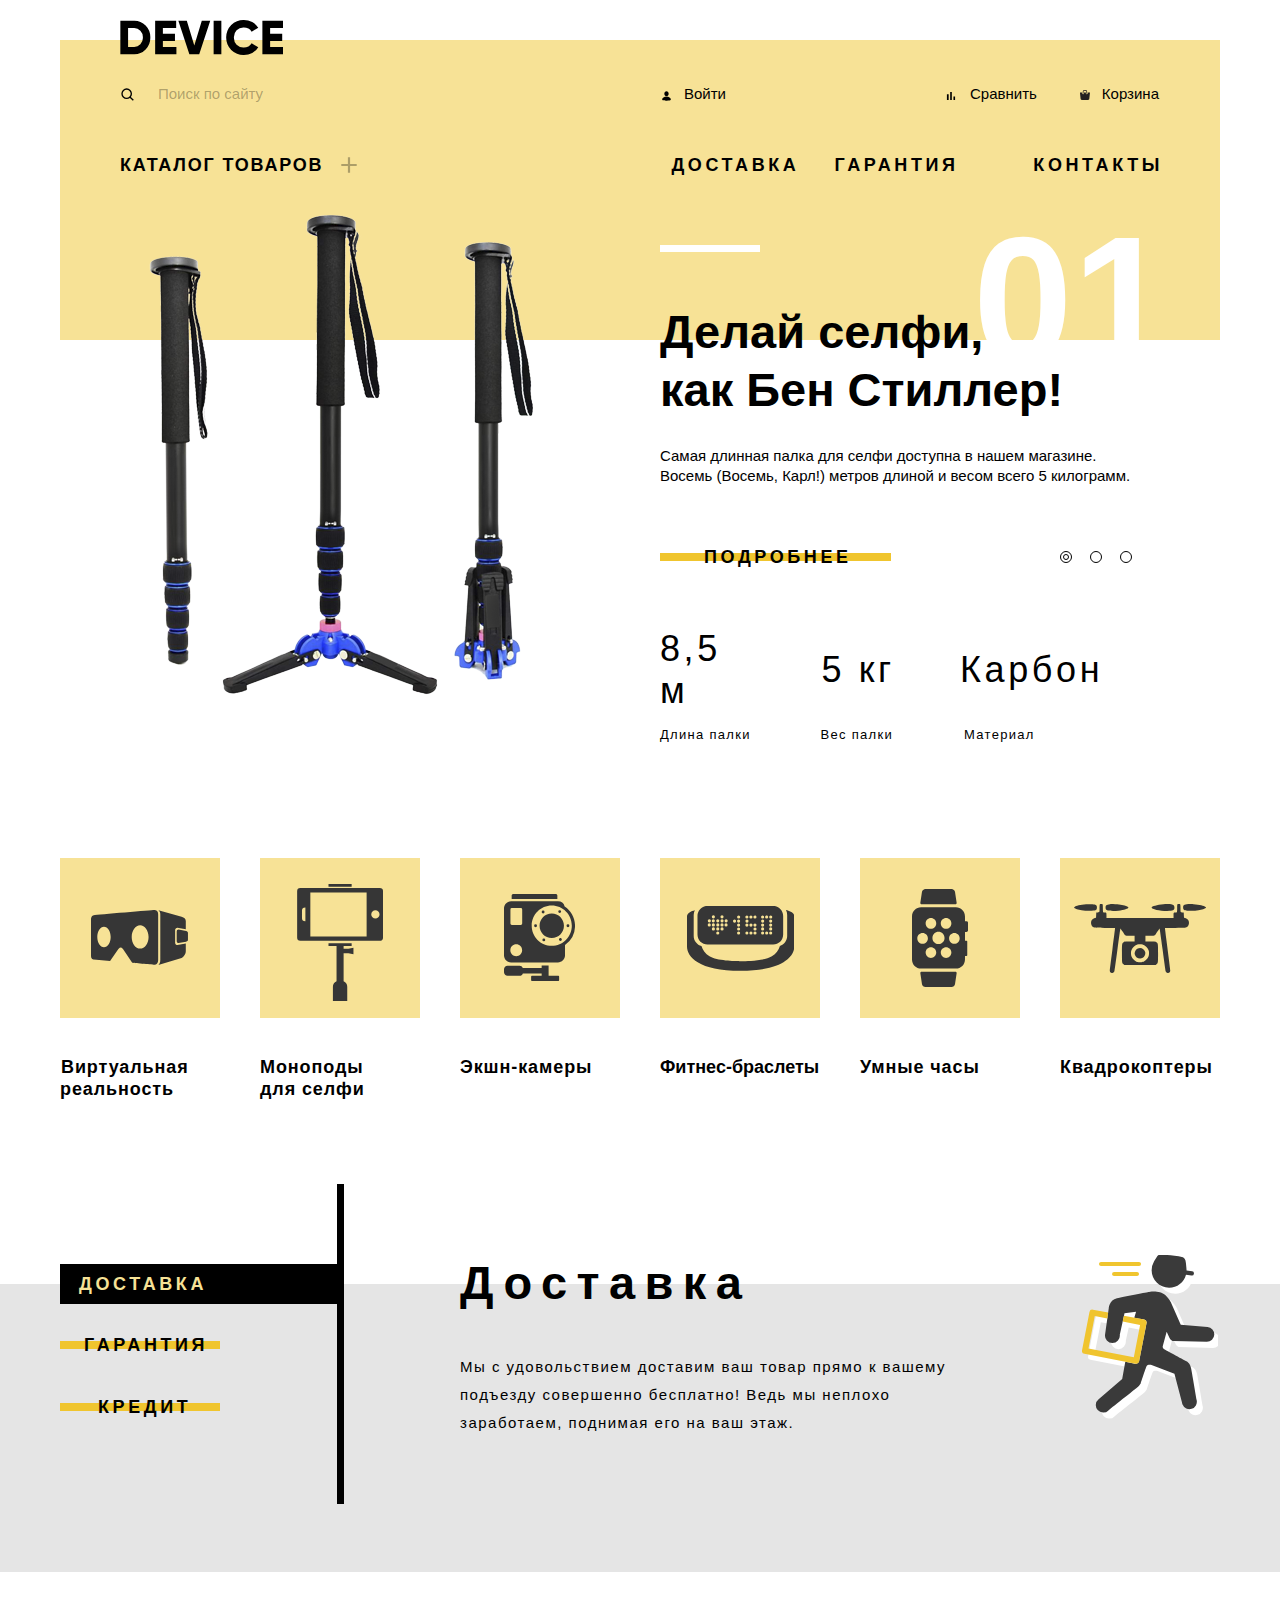
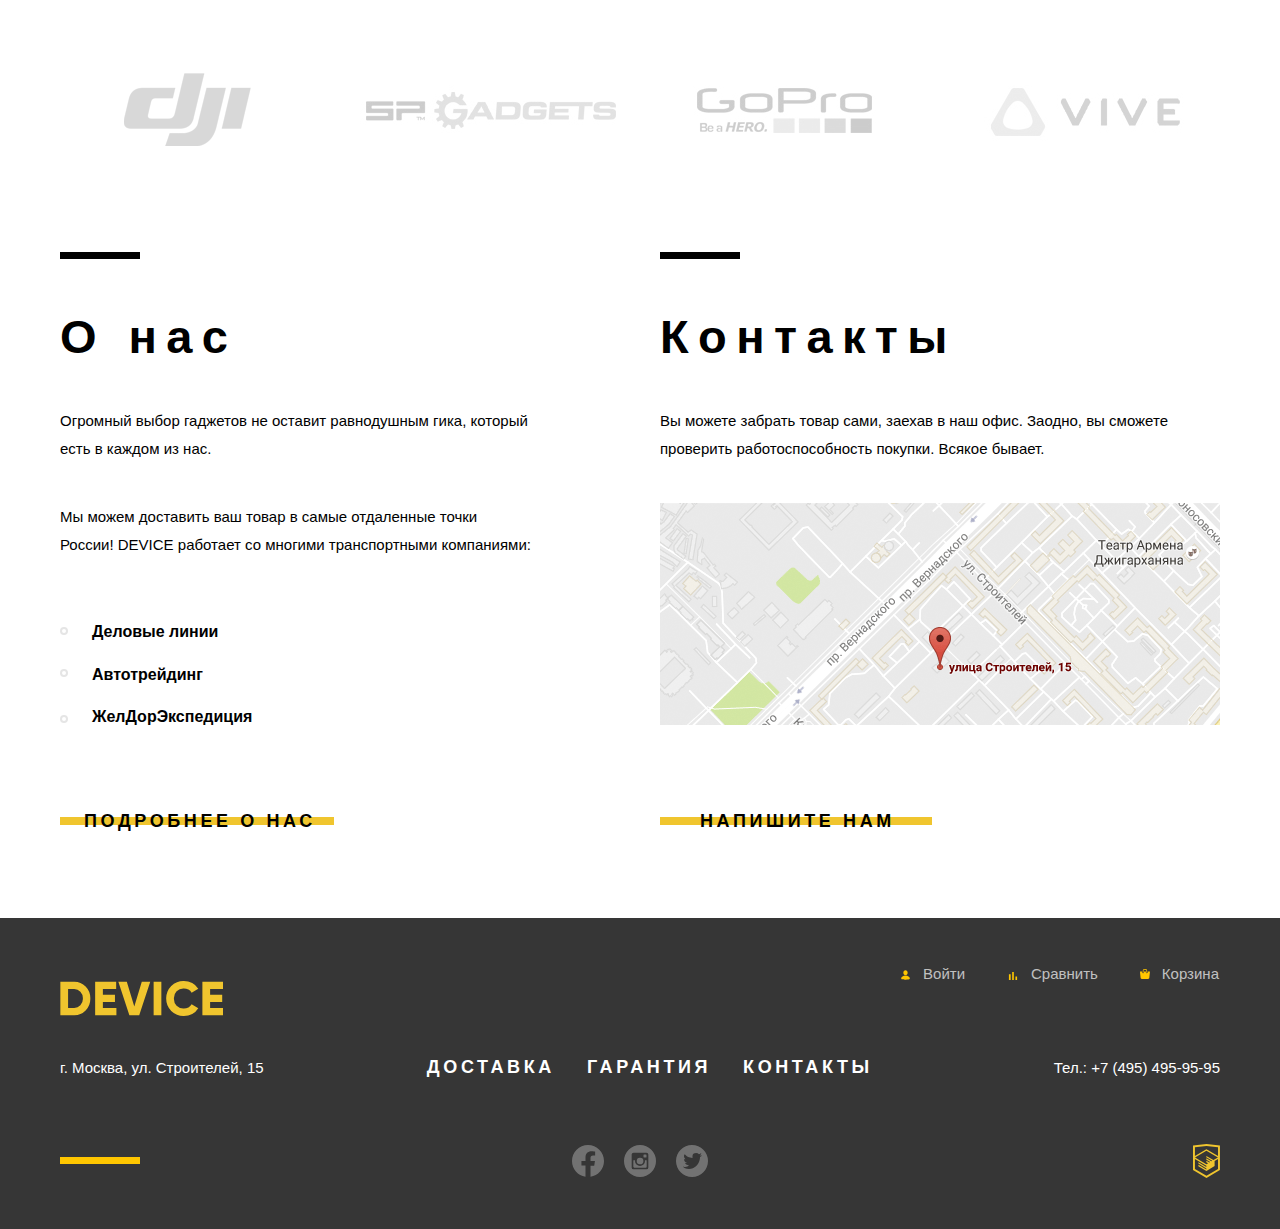
==== commit 60755ece: "Merge pull request #4 from Sainthedgehog1/master" ====
--- a/index.html
+++ b/index.html
@@ -3,11 +3,13 @@
   <head>
     <meta charset="utf-8">
     <meta name="viewport" content="width=device-width, initial-scale=1">
-    <meta name="description" content="Гаджеты и аксессуары в интернет-магазине DEVICE, лучшие цены, доставка по Украине, официальная гарантия!">
+    <meta name="description" content="Гаджеты и аксессуары в интернет-магазине DEVICE, лучшие цены, доставка по Украине и России, официальная гарантия!">
     <meta name="keywords" content="гаджеты и аксессуары, девайс, devise">
     <title>Интернет-магазин Девайс</title>
-    <link rel="stylesheet" href="css/normalize.css">
-    <link rel="stylesheet" href="css/style.css">
+    <!--<link rel="stylesheet" href="css/normalize.css">-->
+    <!--<link rel="stylesheet" href="css/style.css">-->
+    <link rel="stylesheet" href="css/normalize.min.css">
+    <link rel="stylesheet" href="css/style.min.css">
   </head>
   <body class="body">
       <!--===Заголовок===-->
@@ -15,13 +17,11 @@
         <div class="containers">
           <h1 class="visually-hidden">DEVISE - Интернет-магазин гаджетов и аксессуаров</h1>
           <!--Логотип сайта-->
-          <a class="header__link" aria-label="Логотип DEVISE">
-            <svg class="icon-logo" width="163" height="35" role="img" viewBox="0 0 163 35" xmlns="http://www.w3.org/2000/svg">
+            <svg class="icon-mainlogo" width="163" height="35" role="img" viewBox="0 0 163 35" xmlns="http://www.w3.org/2000/svg" aria-label="Логотип DEVISE">
               <g id="icon-logo">
                 <path d="m0.35 0.7v33.6h13.532a15.723 15.723 0 0 0 11.72-4.824 16.464 16.464 0 0 0 4.712-11.976 16.465 16.465 0 0 0-4.712-11.976 15.723 15.723 0 0 0-11.72-4.824zm7.733 26.208v-18.819h5.8a8.648 8.648 0 0 1 6.5 2.568 9.412 9.412 0 0 1 2.489 6.84 9.41 9.41 0 0 1-2.489 6.84 8.646 8.646 0 0 1-6.5 2.568h-5.8zm34.8-5.952h12.082v-7.3h-12.086v-5.567h13.291v-7.389h-21.024v33.6h21.265v-7.392h-13.532v-5.952zm36.343 13.344 11.019-33.6h-8.458l-7.491 24.72-7.491-24.72h-8.457l11.019 33.6zm14.4 0h7.733v-33.6h-7.733zm38.615-1.416a15.514 15.514 0 0 0 6.041-5.688l-6.67-3.84a7.488 7.488 0 0 1-3.165 3.024 9.874 9.874 0 0 1-4.664 1.1 9.594 9.594 0 0 1-7.177-2.736 9.907 9.907 0 0 1-2.682-7.248 9.908 9.908 0 0 1 2.682-7.248 9.594 9.594 0 0 1 7.177-2.736 9.914 9.914 0 0 1 4.64 1.08 7.6 7.6 0 0 1 3.189 3.048l6.67-3.84a15.881 15.881 0 0 0-6.09-5.688 17.419 17.419 0 0 0-8.409-2.088 17.12 17.12 0 0 0-17.592 17.472 17.12 17.12 0 0 0 17.589 17.476 17.519 17.519 0 0 0 8.458-2.088zm17.881-11.928h12.082v-7.3h-12.085v-5.567h13.29v-7.389h-21.022v33.6h21.264v-7.392h-13.532v-5.952z"/>
               </g>
             </svg>
-          </a>
           <!--Навигация-->
           <nav>
             <!--Навигация пользователя-->
@@ -30,7 +30,7 @@
                 <!--Форма поиска-->
                 <form class="user-nav__search" action="https://echo.htmlacademy.ru" method="post" target="_blank">
                   <input class="user-nav__search-field" type="search" name="search" aria-label="Поиск по сайту" placeholder="Поиск по сайту">
-                  <input class="user-nav__search-button" type="submit" aria-label="Кнопка поиска" value="Найти">
+                  <button class="user-nav__search-button" type="submit" aria-label="Кнопка поиска">найти</button>
                 </form>
               </li>
               <li class="user-nav__item">
@@ -65,23 +65,40 @@
             <!--Навигация по сайту-->
             <ul class="site-nav">
               <li class="site-nav__item site-nav__item-catalog">
-
-                <a class="site-nav__link site-nav__link-catalog site-nav__link-letter-spacing" href="#" aria-label="Каталог товаров">Каталог товаров</a>
-                <button class="catalog-button"></button>
-                  <ul class="site-nav__sublist">
-                    <li class="site-nav__sublist-item">
-                      <a class="site-nav__sublist-link" href="#" aria-label="Раздел - виртуальная реальность">Виртуальная реальность</a>
-                      <a class="site-nav__sublist-link" href="monopods-for-selfie.html" aria-label="Раздел - моноподы для селфи">Моноподы для селфи</a>
-                      <a class="site-nav__sublist-link" href="#" aria-label="Раздел - экшн-камеры">Экшн-камеры</a>
-                    </li>
-                    <li class="site-nav__sublist-item">
-                      <a class="site-nav__sublist-link" href="#" aria-label="Раздел - фитнес-браслеты">Фитнес-браслеты</a>
-                      <a class="site-nav__sublist-link" href="#" aria-label="Раздел - умные часы">Умные часы</a>
-                    </li>
-                    <li class="site-nav__sublist-item">
-                      <a class="site-nav__sublist-link" href="#" aria-label="Раздел - квадрокоптеры">Квадрокоптеры</a>
-                    </li>
-                  </ul>
+                <a class="site-nav__link site-nav__link-catalog site-nav__link-letter-spacing" href="#" aria-label="Каталог товаров с кнопкой вызова подменю">Каталог товаров</a>
+                <button class="catalog-button" type="button" aria-label="Кнопка вызова подменю"></button>
+                <ul class="site-nav__sublist">
+                  <li  class="site-nav__sublist-item">
+                    <ul>
+                      <li>
+                        <a class="site-nav__sublist-link" href="#" aria-label="Раздел - виртуальная реальность">Виртуальная реальность</a>
+                      </li>
+                      <li>
+                        <a class="site-nav__sublist-link" href="monopods-for-selfie.html" aria-label="Раздел - моноподы для селфи">Моноподы для селфи</a>
+                      </li>
+                      <li>
+                        <a class="site-nav__sublist-link" href="#" aria-label="Раздел - экшн-камеры">Экшн-камеры</a>
+                      </li>
+                    </ul>
+                  </li>
+                  <li class="site-nav__sublist-item">
+                    <ul>
+                      <li>
+                        <a class="site-nav__sublist-link" href="#" aria-label="Раздел - фитнес-браслеты">Фитнес-браслеты</a>
+                      </li>
+                      <li>
+                        <a class="site-nav__sublist-link" href="#" aria-label="Раздел - умные часы">Умные часы</a>
+                      </li>
+                    </ul>
+                  </li>
+                  <li class="site-nav__sublist-item">
+                    <ul>
+                      <li>
+                        <a class="site-nav__sublist-link" href="#" aria-label="Раздел - квадрокоптеры">Квадрокоптеры</a>
+                      </li>
+                    </ul>
+                  </li>
+                </ul>
               </li>
               <li class="site-nav__item">
                 <a class="site-nav__link" href="#services" aria-label="Доставка товара">Доставка</a>
@@ -102,15 +119,15 @@
         <section class="slider">
           <div class="slider__container">
             <!--Управление слайдером-->
-            <input class="visually-hidden slider__switch" type="radio" name="slider" id="slider__switch-1" checked>
-            <input class="visually-hidden slider__switch" type="radio" name="slider" id="slider__switch-2">
-            <input class="visually-hidden slider__switch" type="radio" name="slider" id="slider__switch-3">
+            <input class="visually-hidden slider__switch" type="radio" name="slider" id="slider__switch-1" tabindex="-1" checked>
+            <input class="visually-hidden slider__switch" type="radio" name="slider" id="slider__switch-2" tabindex="-1">
+            <input class="visually-hidden slider__switch" type="radio" name="slider" id="slider__switch-3" tabindex="-1">
             <!---->
             <ul class="slider__list">
               <!--Слайд 1-->
               <li class="slider__item slider__item-1">
                 <div class="slider-picture slider-picture-1">
-                  <img src="img/slider-1.png" width="384" height="486" alt="Самая длинная палка для селфи">
+                  <img src="img/longest-selfie-stick.png" width="384" height="486" alt="Самая длинная палка для селфи">
                 </div>
                 <div class="slider__content">
                   <span class="number">01</span>
@@ -138,7 +155,7 @@
               <!--Слайд 2-->
               <li class="slider__item slider__item-2">
                 <div class="slider-picture slider-picture-2">
-                  <img src="img/slider-2.png" width="345" height="485" alt="Фитнес браслет">
+                  <img src="img/motivational-fitness-bracelets.png" width="345" height="485" alt="Фитнес браслет">
                 </div>
                 <div class="slider__content">
                   <span class="number">02</span>
@@ -158,7 +175,7 @@
               <!--Слайд 3-->
               <li class="slider__item slider__item-3">
                 <div class="slider-picture slider-picture-3">
-                  <img src="img/slider-3.png" width="526" height="334" alt="Квадрокоптер">
+                  <img src="img/quadrocopter.png" width="526" height="334" alt="Квадрокоптер">
                 </div>
                 <div class="slider__content">
                   <span class="number">03</span>
@@ -188,13 +205,13 @@
             </ul>
             <!--Управление слайдером-->
             <div class="slider__controls">
-              <label class="slider__switch slider__switch-1" for="slider__switch-1">
+              <label class="slider__switch slider__switch-1" for="slider__switch-1" tabindex="0">
                 <span class="visually-hidden">Слайд 1</span>
               </label>
-              <label class="slider__switch slider__switch-2" for="slider__switch-2">
+              <label class="slider__switch slider__switch-2" for="slider__switch-2" tabindex="0">
                 <span class="visually-hidden">Слайд 2</span>
               </label>
-              <label class="slider__switch slider__switch-3" for="slider__switch-3">
+              <label class="slider__switch slider__switch-3" for="slider__switch-3" tabindex="0">
                 <span class="visually-hidden">Слайд 3</span>
               </label>
             </div>
@@ -203,76 +220,77 @@
         </section>
         <!--===Каталог товаров===-->
         <section class="catalog-mainmenu">
+          <h2 class="visually-hidden">Основное меню категорий товаров на сайте</h2>
           <div class="container">
-            <ul class="catalog-mainmenu__categories">
+            <ul class="catalog-mainmenu__list">
               <!--Виртуальная реальность-->
-              <li class="catalog-mainmenu__categories-item">
-                <a href="#" class="catalog-mainmenu__categories-link">
-                  <div class="catalog-mainmenu__categories-link-container">
+              <li class="catalog-mainmenu__item">
+                <a href="#" class="catalog-mainmenu__link">
+                  <div class="catalog-mainmenu__link-container">
                     <svg xmlns="http://www.w3.org/2000/svg" class="icon-catalog-mainmenu icon-virtual-reality" width="97" height="55" viewBox="0 0 97 55" fill="none" aria-label="Виртуальная реальность">
                       <path d="M84.131 32.639V20.003c0-1.309 1.045-2.37 2.335-2.37l8.326 1.581V11.02c0-2.355-1.708-3.43-4.202-4.265L67.403.175c1.616 1.391 1.89 2.04 1.89 4.396V49.78c0 2.356-.45 4.066-1.968 5.21l23.265-7.065c2.401-.833 4.202-4.216 4.202-6.572V33.44l-8.326 1.567c-1.29.002-2.335-1.06-2.335-2.368z"/><path d="M95.129 20.979l-7.598-1.444c-1.008 0-1.824.829-1.824 1.851v9.868c0 1.023.816 1.852 1.824 1.852l7.598-1.431c1.154-.419 1.824-.829 1.824-1.852V22.83c0-1.022-.766-1.507-1.824-1.851zM67.17 4.483c0-5.08-4.232-4.459-4.232-4.459S5.832 4.738 2.838 5.145C-.156 5.552.001 9.532.001 9.532L0 45.812c0 3.743 2.599 3.753 2.599 3.753l16.477 1.403L27.212 39.3s1.109-1.828 2.505-1.828c1.397 0 2.432 1.861 2.432 1.861l9.061 13.521s18.895 1.909 22.521 1.909c3.626-.001 3.439-5.024 3.439-5.024V4.483zM12.982 37.192c-3.698 0-6.696-4.601-6.696-10.275s2.998-10.275 6.696-10.275c3.698 0 6.696 4.601 6.696 10.275s-2.998 10.275-6.696 10.275zm36.158 1.426c-4.662 0-8.44-5.239-8.44-11.701 0-6.463 3.779-11.702 8.44-11.702 4.662 0 8.442 5.239 8.442 11.702 0 6.462-3.78 11.701-8.442 11.701z"/>
                     </svg>
                   </div>
+                  <span class="catalog-mainmenu__name">Виртуальная реальность</span>
                 </a>
-                <a class="catalog-mainmenu__categories-name" href="#">Виртуальная <span class="catalog-mainmenu__categories-name-margin">реальность</span></a>
               </li>
               <!--Моноподы для селфи-->
-              <li class="catalog-mainmenu__categories-item">
-                <a href="monopods-for-selfie.html" class="catalog-mainmenu__categories-link">
-                  <div class="catalog-mainmenu__categories-link-container">
+              <li class="catalog-mainmenu__item">
+                <a href="monopods-for-selfie.html" class="catalog-mainmenu__link">
+                  <div class="catalog-mainmenu__link-container">
                     <svg class="icon-catalog-mainmenu icon-monopods-for-selfie" width="86" height="117" viewBox="0 0 86 117" xmlns="http://www.w3.org/2000/svg"  aria-label="Моноподы для селфи">
                         <path d="M82.821 4.011H3.33A3.188 3.188 0 00.142 7.199v46.413a3.187 3.187 0 003.188 3.189h79.492a3.188 3.188 0 003.189-3.189V7.199a3.189 3.189 0 00-3.19-3.188zM8.392 37.236h-.226a3.19 3.19 0 01-3.189-3.189v-7.283a3.188 3.188 0 013.189-3.188h.226v13.66zm61.231 15.172H13.341V8.402h56.282v44.006zM78.4 34.552a4.146 4.146 0 01-4.146-4.147 4.146 4.146 0 114.146 4.147zM54.654 0H31.497v2.758h23.157V0zM46.608 64.861v-2.973h8.046V59.13H31.498v2.758h8.045v35.246a6.068 6.068 0 00-3.635 5.559V117h14.335v-14.307a6.062 6.062 0 00-3.636-5.557v-27.99h4.796l5.05 1.213v-6.711l-5.05 1.213h-4.795z"/>
                       </svg>
                   </div>
+                  <span class="catalog-mainmenu__name">Моноподы для&nbsp;селфи</span><!--&nbsp; - костыль-->
                 </a>
-                <a class="catalog-mainmenu__categories-name" href="#">Моноподы для&nbsp;селфи</a>
               </li>
               <!--Экшн-камеры-->
-              <li class="catalog-mainmenu__categories-item">
-                <a href="#" class="catalog-mainmenu__categories-link">
-                  <div class="catalog-mainmenu__categories-link-container">
+              <li class="catalog-mainmenu__item">
+                <a href="#" class="catalog-mainmenu__link">
+                  <div class="catalog-mainmenu__link-container">
                     <svg xmlns="http://www.w3.org/2000/svg" class="icon-catalog-mainmenu icon-action-cameras" width="71" height="87" viewBox="0 0 71 87" aria-label="Экшн-камеры">
                       <path d="M53.349 1.49c0-.736-.578-1.49-1.311-1.49H9.053C8.32 0 7.672.754 7.672 1.49v3.522h45.676V1.49h.001zM54.202 81.809h-9.597V71.426h-6.958v2.507H18.774c-.537-1.254-1.757-2.148-3.181-2.148H3.559C1.642 71.784 0 73.387 0 75.311v3.018c0 1.924 1.642 3.48 3.559 3.48h12.035c1.511 0 2.792-.896 3.269-2.326h18.785v2.326H28.13c-.533 0-1.01.437-1.01.972v3.172c0 .535.478 1.048 1.01 1.048h26.072c.533 0 .93-.513.93-1.048V82.78c0-.535-.397-.971-.93-.971zM60.666 12.39a7.037 7.037 0 00-6.771-5.05H7.148C3.25 7.34 0 10.449 0 14.361v46.9c0 3.912 3.25 7.121 7.148 7.121h46.747c3.898 0 7.126-3.209 7.126-7.121V50.915a23.228 23.228 0 0010.001-19.164c-.001-8.079-4.132-15.181-10.356-19.361zM12.238 62.151c-3.259 0-5.901-2.65-5.901-5.921 0-3.27 2.642-5.922 5.901-5.922s5.902 2.652 5.902 5.922c0 3.271-2.643 5.921-5.902 5.921zm5.961-32.605a1.42 1.42 0 01-1.418 1.422h-8.94a1.42 1.42 0 01-1.418-1.422v-14.16a1.42 1.42 0 011.418-1.423h8.939a1.42 1.42 0 011.418 1.423v14.16h.001zm29.563 22.312c-11.076 0-20.057-9.01-20.057-20.123 0-11.113 8.98-20.124 20.057-20.124 11.077 0 20.058 9.01 20.058 20.124 0 11.114-8.981 20.123-20.058 20.123z"/>
                       <path d="M47.762 43.964c6.731 0 12.188-5.475 12.188-12.229s-5.457-12.229-12.188-12.229c-6.731 0-12.188 5.475-12.188 12.229s5.457 12.229 12.188 12.229zM31.562 33.171a1.435 1.435 0 100-2.87 1.435 1.435 0 000 2.87zM63.963 33.171a1.435 1.435 0 100-2.87 1.435 1.435 0 000 2.87zM39.109 19.429a1.435 1.435 0 100-2.87 1.435 1.435 0 000 2.87zM56.415 46.912c.79 0 1.43-.643 1.43-1.436 0-.793-.64-1.436-1.43-1.436-.79 0-1.43.643-1.43 1.436 0 .793.64 1.436 1.43 1.436zM55.697 19a1.435 1.435 0 100-2.87 1.435 1.435 0 000 2.87zM39.828 47.341a1.435 1.435 0 100-2.87 1.435 1.435 0 000 2.87z"/>
                     </svg>
                   </div>
+                  <span class="catalog-mainmenu__name">Экшн-камеры</span>
                 </a>
-                <a class="catalog-mainmenu__categories-name" href="#">Экшн-камеры</a>
               </li>
               <!--Фитнес-браслеты-->
-              <li class="catalog-mainmenu__categories-item">
-                <a href="#" class="catalog-mainmenu__categories-link">
-                  <div class="catalog-mainmenu__categories-link-container">
+              <li class="catalog-mainmenu__item">
+                <a href="#" class="catalog-mainmenu__link">
+                  <div class="catalog-mainmenu__link-container">
                     <svg class="icon-catalog-mainmenu icon-fitness-bracelets" width="107" height="65" viewBox="0 0 107 65" xmlns="http://www.w3.org/2000/svg" aria-label="Фитнес-браслеты">
                       <path d="M98.967 4.074c.752 1.441 1.209 3.08 1.209 4.818v21.102c0 4.616-3.092 8.527-7.246 9.9-1.325 3.987-3.778 7.854-8.051 10.432-8.676 5.231-31.124 4.837-31.198 4.837-.078 0-22.513.395-31.189-4.837-4.216-2.545-6.708-6.347-8.042-10.279-4.418-1.209-7.756-5.251-7.756-10.053V8.893c0-1.688.427-3.282 1.139-4.693C4.17 5.109 0 6.918 0 10.434v29.983C0 50.668 11.839 64.85 53.657 64.85c41.82 0 53.657-14.182 53.657-24.433V10.434c-.001-3.684-4.576-5.494-8.347-6.36z"/>
                       <path d="M20.561 38.459h65.523c5.564 0 10.074-4.513 10.074-10.077V9.935c0-5.563-4.51-10.075-10.074-10.075H20.561c-5.564 0-10.075 4.511-10.075 10.075v18.447c0 5.564 4.511 10.077 10.075 10.077zM83.695 9.468a1.57 1.57 0 110 3.139 1.57 1.57 0 010-3.139zm0 4.039a1.569 1.569 0 110 3.138 1.569 1.569 0 010-3.138zm0 4.039a1.568 1.568 0 11.001 3.137 1.568 1.568 0 01-.001-3.137zm0 3.827a1.57 1.57 0 11-.001 3.14 1.57 1.57 0 01.001-3.14zm0 4.039a1.568 1.568 0 11.001 3.137 1.568 1.568 0 01-.001-3.137zM79.656 9.468c.867 0 1.568.703 1.568 1.57a1.568 1.568 0 11-3.136 0c0-.868.703-1.57 1.568-1.57zm0 15.944a1.568 1.568 0 110 3.135 1.568 1.568 0 010-3.135zM75.619 9.468a1.57 1.57 0 11-.003 3.14 1.57 1.57 0 01.003-3.14zm0 4.039a1.57 1.57 0 11-.003 3.139 1.57 1.57 0 01.003-3.139zm0 4.039a1.569 1.569 0 11-.002 3.138 1.569 1.569 0 01.002-3.138zm0 3.827a1.568 1.568 0 110 3.138 1.568 1.568 0 010-3.138zm0 4.039a1.569 1.569 0 11-.002 3.138 1.569 1.569 0 01.002-3.138zM67.965 9.468c.867 0 1.568.703 1.568 1.57a1.568 1.568 0 11-3.136 0 1.568 1.568 0 011.568-1.57zm0 8.078a1.568 1.568 0 110 3.14 1.568 1.568 0 010-3.14zm0 3.881a1.569 1.569 0 11-.002 3.136 1.569 1.569 0 01.002-3.136zm0 3.985a1.568 1.568 0 110 3.135 1.568 1.568 0 010-3.135zM63.926 9.468a1.57 1.57 0 110 3.14 1.57 1.57 0 010-3.14zm0 8.078a1.57 1.57 0 11.001 3.139 1.57 1.57 0 01-.001-3.139zm0 7.866a1.57 1.57 0 11.001 3.139 1.57 1.57 0 01-.001-3.139zM59.888 9.468a1.57 1.57 0 010 3.139 1.568 1.568 0 01-1.568-1.569 1.567 1.567 0 011.568-1.57zm0 4.039a1.57 1.57 0 11-.001 3.135 1.57 1.57 0 01.001-3.135zm0 4.039a1.57 1.57 0 11-.001 3.14 1.57 1.57 0 01.001-3.14zm0 7.866a1.57 1.57 0 010 3.137 1.569 1.569 0 010-3.137zm-8.29-15.944a1.57 1.57 0 110 3.139 1.57 1.57 0 010-3.139zm0 4.039a1.569 1.569 0 110 3.138 1.569 1.569 0 010-3.138zm0 4.039a1.568 1.568 0 11.001 3.137 1.568 1.568 0 01-.001-3.137zm0 3.881a1.568 1.568 0 110 3.137 1.569 1.569 0 010-3.137zm0 3.985a1.568 1.568 0 11.001 3.137 1.568 1.568 0 01-.001-3.137zm-4.039-11.905a1.568 1.568 0 110 3.136 1.568 1.568 0 010-3.136zm-8.502-.212a1.57 1.57 0 11-.001 3.135 1.57 1.57 0 01.001-3.135zm0 4.038a1.57 1.57 0 11-.003 3.141 1.57 1.57 0 01.003-3.141zm-4.039-8.078a1.57 1.57 0 11-.003 3.14 1.57 1.57 0 01.003-3.14zm0 4.04a1.57 1.57 0 11-.003 3.139 1.57 1.57 0 01.003-3.139zm0 4.038a1.57 1.57 0 11-.003 3.14 1.57 1.57 0 01.003-3.14zm0 4.04a1.569 1.569 0 11-.001 3.137 1.569 1.569 0 01.001-3.137zm-4.254-8.078a1.569 1.569 0 110 3.138 1.569 1.569 0 010-3.138zm0 4.038a1.57 1.57 0 110 3.139 1.57 1.57 0 010-3.139zm0 4.04a1.57 1.57 0 11-.001 3.14 1.57 1.57 0 01.001-3.14zm0 4.039a1.568 1.568 0 11.001 3.137 1.568 1.568 0 01-.001-3.137zM26.3 9.255a1.57 1.57 0 11.002 3.136 1.57 1.57 0 01-.002-3.136zm0 4.04a1.57 1.57 0 011.571 1.568 1.57 1.57 0 01-3.14 0 1.57 1.57 0 011.569-1.568zm0 4.038a1.571 1.571 0 110 3.14 1.571 1.571 0 010-3.14zm0 4.04a1.57 1.57 0 11.003 3.135 1.57 1.57 0 01-.003-3.135zm-4.037-8.078a1.57 1.57 0 11-.001 3.135 1.57 1.57 0 01.001-3.135zm0 4.038a1.57 1.57 0 010 3.14 1.57 1.57 0 010-3.14z"/>
                     </svg>
                   </div>
+                  <span class="catalog-mainmenu__name catalog-mainmenu__categories-fitness-bracelets">Фитнес-браслеты</span>
                 </a>
-                <a class="catalog-mainmenu__categories-name catalog-mainmenu__categories-fitness-bracelets" href="#">Фитнес-браслеты</a>
               </li>
               <!--Умные часы-->
-              <li class="catalog-mainmenu__categories-item">
-                <a href="#" class="catalog-mainmenu__categories-link">
-                  <div class="catalog-mainmenu__categories-link-container">
+              <li class="catalog-mainmenu__item">
+                <a href="#" class="catalog-mainmenu__link">
+                  <div class="catalog-mainmenu__link-container">
                     <svg xmlns="http://www.w3.org/2000/svg" class="icon-catalog-mainmenu icon-smart-watch" width="56" height="98" viewBox="0 0 56 98" aria-label="Умные часы">
                       <path d="M54.494 32.197h-1.515v-4.64c0-5.052-4.087-9.186-9.082-9.186H9.082C4.086 18.372 0 22.505 0 27.557v42.868c0 5.052 4.087 9.185 9.083 9.185h34.815c4.995 0 9.082-4.133 9.082-9.185V67.01h1.515a.764.764 0 00.757-.764V52.467a.765.765 0 00-.757-.766H52.98v-8.788h1.515c.832 0 1.514-.688 1.514-1.531v-7.654a1.529 1.529 0 00-1.515-1.531zm-20.412-3.109c2.926 0 5.299 2.398 5.299 5.358 0 2.96-2.373 5.358-5.299 5.358s-5.298-2.398-5.298-5.358c0-2.96 2.372-5.358 5.298-5.358zm-15.137 0c2.925 0 5.298 2.398 5.298 5.358 0 2.96-2.373 5.358-5.298 5.358-2.926 0-5.298-2.398-5.298-5.358 0-2.96 2.372-5.358 5.298-5.358zM5.297 49.397c0-2.959 2.371-5.358 5.298-5.358 2.926 0 5.298 2.399 5.298 5.358 0 2.959-2.373 5.358-5.298 5.358-2.927.001-5.298-2.399-5.298-5.358zm13.648 19.497c-2.926 0-5.298-2.398-5.298-5.358 0-2.96 2.372-5.358 5.298-5.358 2.925 0 5.298 2.398 5.298 5.358 0 2.96-2.373 5.358-5.298 5.358zm1.49-19.903c0-3.382 2.711-6.124 6.055-6.124s6.055 2.742 6.055 6.124c0 3.382-2.711 6.124-6.055 6.124-3.344-.001-6.055-2.742-6.055-6.124zm13.647 19.903c-2.926 0-5.298-2.398-5.298-5.358 0-2.96 2.372-5.358 5.298-5.358s5.299 2.398 5.299 5.358c0 2.96-2.373 5.358-5.299 5.358zm8.302-14.138c-2.927 0-5.298-2.399-5.298-5.358 0-2.959 2.371-5.358 5.298-5.358 2.926 0 5.298 2.399 5.298 5.358 0 2.958-2.372 5.358-5.298 5.358zM9.646 15.31h33.687c.843 0 1.432-.681 1.306-1.514L43.023 3.028l-.002-.002C42.771 1.362 41.189 0 39.506 0H13.474c-1.686 0-3.268 1.362-3.517 3.028L8.342 13.795c-.125.833.461 1.515 1.304 1.515zM43.333 82.671H9.646c-.843 0-1.429.683-1.304 1.516l1.615 10.767c.25 1.666 1.832 3.028 3.516 3.028h26.032c1.684 0 3.266-1.362 3.517-3.026v-.002l1.615-10.767c.128-.833-.461-1.516-1.304-1.516z"/>
                     </svg>
                   </div>
+                  <span class="catalog-mainmenu__name">Умные часы</span>
                 </a>
-                <a class="catalog-mainmenu__categories-name" href="#">Умные часы</a>
               </li>
               <!--Квадрокоптеры-->
-              <li class="catalog-mainmenu__categories-item">
-                <a href="#" class="catalog-mainmenu__categories-link">
-                  <div class="catalog-mainmenu__categories-link-container">
+              <li class="catalog-mainmenu__item">
+                <a href="#" class="catalog-mainmenu__link">
+                  <div class="catalog-mainmenu__link-container">
                     <svg class="icon-catalog-mainmenu icon-quadcopters" width="132" height="69" viewBox="0 0 132 69" xmlns="http://www.w3.org/2000/svg" aria-label="Квадрокоптер">
                       <path d="M12.052.258C6.507.745 1.838 1.85.575 2.93c-.722.616-.722.616-.232 1.156.644.72 3.713 1.645 7.247 2.237 3.998.668 12.51.693 13.724.051 1.212-.668 1.624-1.414 1.624-2.981 0-1.619-.62-2.416-2.218-2.853C19.274.154 14.942 0 12.052.258zM25.774.488c-.129.283-.258 2.108-.258 4.112 0 4.061.155 3.778-2.192 3.933l-1.03.077-.13 2.545-.129 2.544-1.186.283c-2.58.668-4 2.595-3.792 5.294.128 1.927 1.03 3.341 2.579 4.087 1.109.513 1.47.538 11.246.538 5.545 0 10.137.079 10.188.18.051.13-1.11 9.408-2.58 20.64-1.444 11.23-2.682 20.997-2.708 21.666-.051 1.617.826 2.62 2.348 2.62 1.237 0 2.012-.64 2.321-1.9.13-.514 1.496-10.334 3.018-21.822 1.522-11.463 2.863-20.869 2.94-20.869.104 0 1.084 1.413 2.193 3.136 2.94 4.626 2.399 4.317 7.635 4.317h4.359v5.63l-5.133.077c-4.72.077-5.21.127-5.881.615-1.573 1.157-1.625 1.415-1.625 10.977 0 9.534.026 9.792 1.522 11.05l.851.695H81.695l.851-.696c1.496-1.257 1.52-1.515 1.52-11.05 0-9.56-.05-9.819-1.622-10.976-.671-.488-1.162-.538-5.882-.615l-5.132-.077v-5.63h4.36c5.234 0 4.693.309 7.633-4.317 1.11-1.723 2.09-3.136 2.194-3.136.076 0 1.418 9.406 2.94 20.869 1.522 11.488 2.889 21.308 3.018 21.821.31 1.26 1.082 1.902 2.321 1.902 1.522 0 2.4-1.004 2.347-2.621-.026-.67-1.264-10.436-2.71-21.666-1.468-11.232-2.63-20.51-2.577-20.64.05-.101 4.641-.18 10.189-.18 9.775 0 10.136-.025 11.244-.538 1.548-.746 2.45-2.16 2.579-4.087.207-2.699-1.211-4.626-3.791-5.294l-1.187-.283-.127-2.544-.129-2.545-1.032-.077c-2.347-.155-2.194.128-2.194-3.933 0-2.004-.128-3.829-.257-4.112-.206-.36-.543-.488-1.367-.488-.619 0-1.238.128-1.42.309-.206.205-.309 1.465-.309 3.932 0 2.467-.103 3.727-.31 3.932-.18.18-.901.308-1.649.308-1.626 0-1.652.052-1.652 3.11v2.287H32.48v-2.287c0-3.058-.024-3.11-1.65-3.11-.748 0-1.47-.129-1.65-.308-.207-.205-.31-1.465-.31-3.932 0-2.467-.103-3.727-.31-3.932-.18-.18-.8-.309-1.418-.309-.825 0-1.16.128-1.368.488zm42.843 40.12c2.889.899 5.392 3.393 6.166 6.168.439 1.543.31 4.216-.284 5.784-.696 1.875-2.685 4.01-4.565 4.935-1.29.642-1.754.719-3.921.719s-2.631-.077-3.92-.719c-1.885-.926-3.87-3.06-4.567-4.935-.592-1.568-.722-4.24-.283-5.784.748-2.723 3.25-5.27 6.061-6.168 2.012-.642 3.3-.642 5.313 0z"/>
                       <path d="M63.794 44.438c-2.036.925-3.507 3.649-3.069 5.73.774 3.677 4.824 5.553 7.996 3.702 1.985-1.158 2.991-3.547 2.451-5.783-.568-2.39-2.734-4.138-5.16-4.138-.645 0-1.625.232-2.218.489zM36.092.154c-3.92.668-4.513 1.131-4.513 3.444 0 1.825.463 2.416 2.268 2.956 1.55.462 7.172.514 10.5.128 6.86-.822 11.322-2.544 9.698-3.752-1.265-.9-4.902-1.876-9.054-2.39-2.475-.308-7.996-.54-8.9-.386zM89.484.258C83.165.848 77.62 2.339 77.62 3.444c0 1.722 7.84 3.47 15.63 3.495 5.804 0 7.196-.642 7.196-3.34 0-1.825-.619-2.622-2.373-3.085C96.423.103 92.398 0 89.484.258zM112.777.283c-1.781.231-3.019.77-3.431 1.491-.387.77-.31 2.904.154 3.572.928 1.31 1.652 1.465 7.069 1.465 3.661 0 5.801-.129 7.866-.488 3.534-.592 6.603-1.517 7.248-2.237.49-.54.49-.54-.233-1.156-1.34-1.13-5.958-2.185-11.916-2.672-3.481-.283-4.488-.283-6.757.025z"/>
                     </svg>
                   </div>
+                  <span class="catalog-mainmenu__name">Квадрокоптеры</span>
                 </a>
-                <a class="catalog-mainmenu__categories-name" href="#">Квадрокоптеры</a>
               </li>
             </ul>
           </div>
@@ -322,6 +340,7 @@
         <!---->
         <!--===Партнеры===-->
         <section class="partners">
+          <h2 class="visually-hidden">Наши партнеры</h2>
           <div class="container">
           <ul class="partners__list">
             <li class="partners__item">
@@ -360,10 +379,10 @@
             <section class="contacts">
               <h2>Контакты</h2>
               <p>Вы можете забрать товар сами, заехав в наш офис. Заодно, вы сможете проверить работоспособность покупки. Всякое бывает.</p>
-              <a class="map" href="#">
+              <a class="map" href="https://goo.gl/maps/pkmuRzUpzccDgfkV6" target="_blank">
                 <img src="img/map.png" width="560" height="222" alt="Адрес на карте - улица Строителей, 15">
               </a>
-              <a class="button write-us-button" href="#">Напишите нам</a>
+              <a class="button feedback-button" href="feedback.html">Напишите нам</a>
             </section>
         </div>
       </main>
@@ -373,8 +392,8 @@
           <div class="footer__top">
             <!--Логотип сайта-->
             <div class="footer__logo">
-              <a href="#" aria-label="DEVISE - Интернет-магазин гаджетов и аксессуаров">
-                <svg class="footer__icon-logo" width="163" height="35" role="img" viewBox="0 0 163 35" xmlns="http://www.w3.org/2000/svg">
+              <a class="footer__icon-logo" href="#" aria-label="DEVISE - Интернет-магазин гаджетов и аксессуаров">
+                <svg width="163" height="35" role="img" viewBox="0 0 163 35" xmlns="http://www.w3.org/2000/svg">
                   <use xlink:href="#icon-logo">
                   </use>
                 </svg>
@@ -469,8 +488,41 @@
           </div>
         </div>
       </footer>
-
-    <script src="js/script.js"></script>
-
+      <!--===Модальное окно обратной связи===-->
+      <section class="modal-feedback">
+        <h2 class="visually-hidden">Всплывающее окно обратной связи</h2>
+        <form class="modal-feedback__form" action="https://echo.htmlacademy.ru" method="POST">
+          <ul class="modal-feedback__form__list">
+            <li class="modal-feedback__form__item">
+              <label class="modal-feedback__form__label" for="name">Ваше имя:</label>
+              <input class="modal-feedback__form__input" type="text" name="name" id="name" placeholder="Имя Фамилия" required>
+            </li>
+            <li class="modal-feedback__form__item">
+              <label class="modal-feedback__form__label" for="email">Ваш e-mail:</label>
+              <input class="modal-feedback__form__input" type="email" name="email" id="email" placeholder="email@example.com" required>
+            </li>
+            <li class="modal-feedback__form__item modal-feedback__form__item-text">
+              <label class="modal-feedback__form__label" for="comment">Текст письма:</label>
+              <textarea class="modal-feedback__form__input modal-feedback__form__input-comment" name="comment" id="comment" cols="86" rows="8" placeholder="В свободной форме" required></textarea>
+            </li>
+          </ul>
+          <button class="button modal-feedback__button" type="submit">Отправить</button>
+        </form>
+        <button class="modal-close">
+          <span class="visually-hidden">Закрыть</span>
+        </button>
+      </section>
+      <!--===Модальное окно - карта===-->
+      <section class="modal-map">
+        <h2 class="visually-hidden">Всплывающее окно с картой</h2>
+        <iframe src="https://www.google.com/maps/embed?pb=!1m18!1m12!1m3!1d2249.1125488779976!2d37.52742931592807!3d55.687030980535816!2m3!1f0!2f0!3f0!3m2!1i1024!2i768!4f13.1!3m3!1m2!1s0x46b54cf65f5c8955%3A0x694710ccd55501e!2z0YPQuy4g0KHRgtGA0L7QuNGC0LXQu9C10LksIDE1LCDQnNC-0YHQutCy0LAsIDExOTMxMQ!5e0!3m2!1sru!2sru!4v1561543292747!5m2!1sru!2sru"
+        width="960" height="559" allowfullscreen></iframe>
+        <img src="img/map-big.jpg" width="960" height="559" alt="Адрес на карте - город Москва, улица Строителей, 15">
+        <button class="modal-close">
+          <span class="visually-hidden">Закрыть</span>
+        </button>
+      </section>
+    <!--<script src="js/script.js"></script>-->
+    <script src="js/script.min.js"></script>
   </body>
 </html>
--- a/css/style.css
+++ b/css/style.css
@@ -1,10 +1,19 @@
+/*
+* Prefixed by https://autoprefixer.github.io
+* PostCSS: v7.0.29,
+* Autoprefixer: v9.7.6
+* Browsers: last 2 version,not dead,not ie <= 11
+*/
+
 /*Переменные*/
 
 :root {
   --basic-black-opacity-1: rgba(0, 0, 0, 1);
+  --basic-black-opacity-015: rgba(0, 0, 0, 0.15);
   --basic-black-opacity-018: rgba(0, 0, 0, 0.18);
   --basic-black-opacity-2: rgba(0, 0, 0, 0.2);
   --basic-black-opacity-3: rgba(0, 0, 0, 0.3);
+  --basic-black-opacity-4: rgba(0, 0, 0, 0.4);
   --basic-black-opacity-6: rgba(0, 0, 0, 0.6);
   --basic-grey-opacity-1: rgba(255, 255, 255, 0.1);
   --basic-grey-opacity-3: rgba(255, 255, 255, 0.3);
@@ -12,88 +21,183 @@
   --basic-grey-opacity-7: rgba(255, 255, 255, 0.7);
   --basic-half-grey-opacity-7: rgba(238, 238, 238, 0.7);
   --basic-black: #000000;
-  --basic-black-light: #231F20;
+  --basic-black-light: #231f20;
   --basic-dark: #363636;
-  --basic-white: #FFFFFF;
+  --basic-white: #ffffff;
+  --basic-white-dark: #f2f2f2;
   --basic-grey: #464646;
-  --basic-half-grey: #7E7E7E;
-  --basic-grey-light: #E5E5E5;
-  --basic-grey-lighten: #D9D9D9;
-  --basic-grey-dark: #EBEBEB;
-  --basic-grey-darker: #DCDCDC;
-  --special-grey: #A6A6A6;
-  --special-grey-dark: #C4C4C4;
-  --special-grey-lighten: #EFEFEF;
-  --special-yellow: #F7E296;
-  --special-green: #91C92F;
-  --special-yellow-dark: #F0C52E;
-  --special-yellow-light:#FFC600;
-  --special-yellow-lighten:#F7E296;
+  --basic-half-grey: #7e7e7e;
+  --basic-grey-light: #e5e5e5;
+  --basic-grey-lighten: #d9d9d9;
+  --basic-grey-dark: #ebebeb;
+  --basic-grey-darker: #dcdcdc;
+  --special-grey: #a6a6a6;
+  --special-grey-dark: #c4c4c4;
+  --special-red-white: #f6dada;
+  --special-grey-whiten: #eaeaea;
+  --special-grey-lighten: #efefef;
+  --special-yellow: #f7e296;
+  --special-green: #91c92f;
+  --special-yellow-dark: #f0c52e;
+  --special-yellow-light: #ffc600;
+  --special-yellow-lighten: #f7e296
 }
 
 /*Шрифты*/
 
 @font-face {
   font-family: "Open Sans";
-  src: url("../fonts/OpenSans-Light.woff2") format("woff2"), url("../fonts/OpenSans-Light.woff") format("woff");
+  src: url(../fonts/opensans-light.woff2) format("woff2"), url(../fonts/opensans-light.woff) format("woff");
   font-weight: 300;
-  font-style: normal;
+  font-style: normal
 }
 
 @font-face {
   font-family: "Gilroy";
-  src: url("../fonts/Gilroy-Light.woff2") format("woff2"), url("../fonts/Gilroy-Light.woff") format("woff");
+  src: url(../fonts/gilroy-light.woff2) format("woff2"), url(../fonts/gilroy-light.woff) format("woff");
   font-weight: 300;
-  font-style: normal;
+  font-style: normal
 }
 
 @font-face {
   font-family: "Gilroy";
-  src: url("../fonts/Gilroy-Regular.woff2") format("woff2"), url("../fonts/Gilroy-Regular.woff") format("woff");
+  src: url(../fonts/gilroy-regular.woff2) format("woff2"), url(../fonts/gilroy-regular.woff) format("woff");
   font-weight: 400;
-  font-style: normal;
+  font-style: normal
 }
 
 @font-face {
   font-family: "Gilroy";
-  src: url("../fonts/Gilroy-Extrabold.woff2") format("woff2"), url("../fonts/Gilroy-Extrabold.woff") format("woff");
+  src: url(../fonts/gilroy-extrabold.woff2) format("woff2"), url(../fonts/gilroy-extrabold.woff) format("woff");
   font-weight: 800;
-  font-style: normal;
+  font-style: normal
+}
+
+/*Анимация появления модального окна*/
+
+@-webkit-keyframes feedback {
+  0% {
+    transform: translate(-50%, -100%)
+  }
+  30% {
+    transform: translate(-50%, -30%)
+  }
+  50% {
+    transform: translate(-50%, -80%)
+  }
+  70% {
+    transform: translate(-50%, -40%)
+  }
+  90% {
+    transform: translate(-50%, -60%)
+  }
+  100% {
+    transform: translate(-50%, -50%)
+  }
+}
+
+@keyframes feedback {
+  0% {
+    transform: translate(-50%, -100%)
+  }
+  30% {
+    transform: translate(-50%, -30%)
+  }
+  50% {
+    transform: translate(-50%, -80%)
+  }
+  70% {
+    transform: translate(-50%, -40%)
+  }
+  90% {
+    transform: translate(-50%, -60%)
+  }
+  100% {
+    transform: translate(-50%, -50%)
+  }
+}
+
+@-webkit-keyframes map {
+  0% {
+    transform: translate(-50%, -100%)
+  }
+  30% {
+    transform: translate(-50%, -30%)
+  }
+  50% {
+    transform: translate(-50%, -80%)
+  }
+  70% {
+    transform: translate(-50%, -40%)
+  }
+  90% {
+    transform: translate(-50%, -60%)
+  }
+  100% {
+    transform: translate(-50%, -50%)
+  }
+}
+
+@keyframes map {
+  0% {
+    transform: translate(-50%, -100%)
+  }
+  30% {
+    transform: translate(-50%, -30%)
+  }
+  50% {
+    transform: translate(-50%, -80%)
+  }
+  70% {
+    transform: translate(-50%, -40%)
+  }
+  90% {
+    transform: translate(-50%, -60%)
+  }
+  100% {
+    transform: translate(-50%, -50%)
+  }
 }
 
 /*Глобальные стили*/
 
 .page {
-  height: 100%;
+  height: 100%
+}
+
+.monopods-for-selfie-page {
+  height: 100%
 }
 
 .body {
-  min-width: 1440px;/*1180px*/
-  font-family: "Open Sans", "Arial", sans-serif;
+  min-width: 1177px;
+  min-height: 100%;
+  display: grid;
+  grid-template-rows: -webkit-min-content 1fr -webkit-min-content;
+  grid-template-rows: min-content 1fr min-content;
+  align-content: start;
+  font-family: "Open Sans", "Verdana", "Helvetica", sans-serif;
   font-weight: 300;
   font-size: 15px;
   line-height: 20px;
-  color: var(--basic-black);
-  /*background-image: url("../img/Index-slide1.png");
-  background-repeat: no-repeat;
-  background-position-x: center;
-  opacity: 0.5;*/
-}
-
+  color: var(--basic-black)
+}
+
+.button,
 a {
-  text-decoration: none;
+  text-decoration: none
 }
 
 img {
   width: 100%;
-  height: auto;
+  height: auto
 }
 
 /*Кнопка, ссылка*/
 
 .button {
   position: relative;
-  padding: 9px 44px;
+  padding: 9px 39px 9px 44px;
   font-weight: 800;
   font-size: 18px;
   line-height: 22px;
@@ -102,21 +206,21 @@
   text-align: center;
   color: var(--basic-black);
   text-transform: uppercase;
-  text-decoration: none;
-  letter-spacing: 0.2em;
-  background: none;
+  letter-spacing: .2em;
+  background: 0 0;
   border: 0;
   cursor: pointer;
-  z-index: 1;
-}
-
+  z-index: 1
+}
+
+.button::before,
+.button:active,
 .button:hover {
-  background-color: var(--special-yellow-dark);
+  background-color: var(--special-yellow-dark)
 }
 
 .button:active {
-  color: var(--basic-black-opacity-3);
-  background-color: var(--special-yellow-dark);
+  color: var(--basic-black-opacity-3)
 }
 
 .button::before {
@@ -126,15 +230,13 @@
   left: 0;
   width: 100%;
   height: 8px;
-  background-color: var(--special-yellow-dark);
-  -webkit-transform: translateY(-50%);
-          transform: translateY(-50%);
-  z-index: -1;
+  transform: translateY(-50%);
+  z-index: -1
 }
 
 .visually-hidden:not(:focus):not(:active),
-input[type="checkbox"].visually-hidden,
-input[type="radio"].visually-hidden {
+input[type=checkbox].visually-hidden,
+input[type=radio].visually-hidden {
   position: absolute;
   width: 1px;
   height: 1px;
@@ -145,17 +247,17 @@
   border: 0;
   clip: rect(0 0 0 0);
   -webkit-clip-path: inset(100%);
-          clip-path: inset(100%);
+  clip-path: inset(100%)
 }
 
 .container {
   width: 1160px;
-  margin: 0 auto;
-  padding: 0 60px;
-}
-
+  margin: 0 auto
+}
+
+.container,
 .containers {
-  padding: 0 60px;
+  padding: 0 60px
 }
 
 /*===Заголовок===*/
@@ -163,30 +265,37 @@
 header {
   position: relative;
   width: 1160px;
-  margin: 0 auto;
   min-height: 280px;
-  margin-top: 40px;
+  margin: 40px auto 0;
   padding-top: 19px;
   padding-bottom: 1px;
-  background-color: var(--special-yellow);
+  background-color: var(--special-yellow)
 }
 
 /*Логотип сайта*/
 
-.icon-logo {
+.icon-mainlogo {
   position: absolute;
   top: -20px;
   width: 163px;
   height: 35px;
-  fill: var(--basic-black);
+  fill: var(--basic-black)
+}
+
+.icon-logo {
+  position: absolute;
+  top: -20px;
+  width: 163px;
+  height: 35px;
+  fill: var(--basic-black)
 }
 
 .icon-logo:hover {
-  opacity: 0.6;
+  opacity: .6
 }
 
 .icon-logo:active {
-  opacity: 0.3;
+  opacity: .3
 }
 
 /*Навигация сайта*/
@@ -194,41 +303,35 @@
 /*Навигация пользователя*/
 
 .user-nav {
-  display: -webkit-box;
-  display: -ms-flexbox;
   display: flex;
-  -webkit-box-align: baseline;
-  -ms-flex-align: baseline;
   align-items: baseline;
   width: 1040px;
   margin-top: 16px;
   margin-bottom: 39px;
   padding: 0;
-  list-style: none;
+  list-style: none
 }
 
 .user-nav__item {
   position: relative;
-  margin-right: 35px;
+  margin-right: 35px
 }
 
 .user-nav__item:last-child {
-  margin-right: 0;
+  margin-right: 0
 }
 
 /*Форма поиска*/
 
 .user-nav__item-search {
   width: 440px;
-  margin-right: 100px;
+  margin-right: 100px
 }
 
 .user-nav__search {
   position: relative;
-  display: -webkit-box;
-  display: -ms-flexbox;
   display: flex;
-  width: 440px;
+  width: 440px
 }
 
 .user-nav__search::before {
@@ -238,106 +341,93 @@
   left: 0;
   width: 16px;
   height: 16px;
-  background-image: url("../img/icon-search.svg");
+  background-image: url(../img/icon-search.svg);
   background-repeat: no-repeat;
   background-position: center;
-  fill: var(--basic-black);
+  fill: var(--basic-black)
 }
 
 .user-nav__search-field {
-  -webkit-box-flex: 1;
-  -ms-flex-positive: 1;
   flex-grow: 1;
   margin: 0;
   padding: 7px 38px;
   font: inherit;
   color: var(--basic-black-opacity-3);
   background-color: transparent;
-  border: none;
-  border-bottom: 2px solid transparent;
+  border: 0;
+  border-bottom: 2px solid transparent
 }
 
 .user-nav__search-field::-webkit-input-placeholder {
-  color: var(--basic-black-opacity-3);
-}
-
-.user-nav__search-field:-ms-input-placeholder {
-  color: var(--basic-black-opacity-3);
-}
-
-.user-nav__search-field::-ms-input-placeholder {
-  color: var(--basic-black-opacity-3);
+  color: var(--basic-black-opacity-3)
+}
+
+.user-nav__search-field::-moz-placeholder {
+  color: var(--basic-black-opacity-3)
 }
 
 .user-nav__search-field::placeholder {
-  color: var(--basic-black-opacity-3);
+  color: var(--basic-black-opacity-3)
 }
 
 .user-nav__search-field:hover::-webkit-input-placeholder {
-  color: var(--basic-black-opacity-6);
-}
-
-.user-nav__search-field:hover:-ms-input-placeholder {
-  color: var(--basic-black-opacity-6);
-}
-
-.user-nav__search-field:hover::-ms-input-placeholder {
-  color: var(--basic-black-opacity-6);
+  color: var(--basic-black-opacity-6)
+}
+
+.user-nav__search-field:hover::-moz-placeholder {
+  color: var(--basic-black-opacity-6)
 }
 
 .user-nav__search-field:hover::placeholder {
-  color: var(--basic-black-opacity-6);
+  color: var(--basic-black-opacity-6)
 }
 
 .user-nav__search-field:focus::-webkit-input-placeholder {
-  color: var(--basic-black-opacity-1);
-}
-
-.user-nav__search-field:focus:-ms-input-placeholder {
-  color: var(--basic-black-opacity-1);
-}
-
-.user-nav__search-field:focus::-ms-input-placeholder {
-  color: var(--basic-black-opacity-1);
+  color: var(--basic-black-opacity-1)
+}
+
+.user-nav__search-field:focus::-moz-placeholder {
+  color: var(--basic-black-opacity-1)
 }
 
 .user-nav__search-field:focus::placeholder {
-  color: var(--basic-black-opacity-1);
+  color: var(--basic-black-opacity-1)
 }
 
 .user-nav__search-field:focus {
   color: var(--basic-black);
-
   border-bottom-color: var(--basic-black);
-  outline: none;
-}
-
-.user-nav__search-field:focus + .user-nav__search-button {
-  visibility: visible;
+  outline: 0
+}
+
+.user-nav__search-field:focus+.user-nav__search-button {
+  visibility: visible
 }
 
 .user-nav__search-button {
   padding: 8px 18px;
+  font-family: "Open Sans", "Verdana", "Helvetica", sans-serif;
   font-weight: 300;
-  font: inherit;
+  font-size: 15px;
+  line-height: 20px;
+  text-transform: uppercase;
   color: var(--basic-black);
-  text-transform: uppercase;
   background-color: transparent;
   border: 2px solid var(--basic-black);
-  visibility: hidden;
-}
-
-.user-nav__search-button:hover,
-.user-nav__search-button:focus {
+  visibility: hidden
+}
+
+.user-nav__search-button:focus,
+.user-nav__search-button:hover {
   color: var(--basic-white);
   background-color: var(--basic-black);
-  visibility: visible;
+  visibility: visible
 }
 
 .user-nav__search-button:active {
-  color: var(--basic-grey-opacity-3); /*Нужно уточнение цвета кнопки при нажатии*/
+  color: var(--basic-grey-opacity-3);
   background-color: var(--basic-black);
-  visibility: visible;
+  visibility: visible
 }
 
 /*-----*/
@@ -347,20 +437,20 @@
   padding-left: 30px;
   font: inherit;
   color: var(--basic-black);
-  text-decoration: none;
+  text-decoration: none
 }
 
 .user-nav__link:hover {
-  opacity: 0.6;
+  opacity: .6
 }
 
 .user-nav__link:active {
-  opacity: 0.3;
+  opacity: .3
 }
 
 .user-nav__link-user {
   margin-right: 17px;
-  padding-left: 24px;
+  padding-left: 24px
 }
 
 .icon-user {
@@ -369,29 +459,29 @@
   left: 0;
   width: 13px;
   height: 14px;
-  fill: var(--basic-black);
+  fill: var(--basic-black)
 }
 
 .user-nav__link-user-logout {
   padding: 0;
-  opacity: 0.3;
+  opacity: .3
 }
 
 .user-nav__item-comparison {
-  margin-left: auto;
-}
-
-.icon-comparison{
+  margin-left: auto
+}
+
+.icon-comparison {
   position: absolute;
   top: 4px;
   left: 4px;
   width: 14px;
   height: 14px;
-  fill: var(--basic-black);
-}
-
-.user-nav__link-basket{
-  margin-right: 1px;
+  fill: var(--basic-black)
+}
+
+.user-nav__link-basket {
+  margin-right: 1px
 }
 
 .icon-basket {
@@ -400,34 +490,29 @@
   left: 8px;
   width: 10px;
   height: 10px;
-  fill: var(--basic-black-light);
+  fill: var(--basic-black-light)
 }
 
 /*Навигация по сайту*/
 
-.site-nav{
-  display: -webkit-box;
-  display: -ms-flexbox;
+.site-nav {
   display: flex;
-  -ms-flex-wrap: wrap;
-      flex-wrap: wrap;
-  -webkit-box-align: baseline;
-  -ms-flex-align: baseline;
+  flex-wrap: wrap;
   align-items: baseline;
   width: 1040px;
   margin: 0;
   padding: 0;
-  list-style: none;
+  list-style: none
 }
 
 .site-nav__item {
   position: relative;
-  margin-right: 35px;
+  margin-right: 35px
 }
 
 .site-nav__item:last-child {
   margin-right: -3px;
-  margin-left: auto;
+  margin-left: auto
 }
 
 .site-nav__link {
@@ -438,17 +523,17 @@
   color: var(--basic-black);
   text-transform: uppercase;
   text-decoration: none;
-  letter-spacing: 0.2em;
-}
-
-.site-nav__link-letter-spacing{
-  letter-spacing: 0.1em;
+  letter-spacing: .2em
+}
+
+.site-nav__link-letter-spacing {
+  letter-spacing: .1em
 }
 
 /*Каталог товаров*/
 
 .site-nav__item-catalog {
-  margin-right: 348px;
+  margin-right: 348px
 }
 
 .catalog-button {
@@ -458,23 +543,23 @@
   width: 16px;
   height: 16px;
   padding: 0;
-  background: url("../img/icon-plus.svg");
+  background: url(../img/icon-plus.svg);
   background-repeat: no-repeat;
   background-position: center;
   border: 0;
-  cursor: pointer;
+  cursor: pointer
 }
 
 .site-nav__link-catalog {
-  position: relative;
+  position: relative
 }
 
 .site-nav__link:hover {
-  opacity: 0.6;
+  opacity: .6
 }
 
 .site-nav__link:active {
-  opacity: 0.3;
+  opacity: .3
 }
 
 .site-nav__sublist {
@@ -482,56 +567,56 @@
   left: -60px;
   z-index: 5;
   display: none;
-  -ms-flex-wrap: wrap;
-      flex-wrap: wrap;
+  flex-wrap: wrap;
   width: 1040px;
   margin: 0 auto;
-  padding: 30px 60px 43px;
+  padding: 30px 60px 42px;
   list-style: none;
-  background-color: var(--special-yellow);
+  background-color: var(--special-yellow)
+}
+
+.site-nav__sublist ul {
+  padding: 0;
+  list-style: none
 }
 
 .sublist-visible {
-  display: -webkit-box;
-  display: -ms-flexbox;
+  display: flex
+}
+
+.site-nav__sublist-item:first-child {
+  flex-basis: 179px
+}
+
+.site-nav__sublist-item {
   display: flex;
-}
-
-.site-nav__sublist-item:first-child {
-  -ms-flex-preferred-size: 179px;
-  flex-basis: 179px;
-}
-
-.site-nav__sublist-item {
-  display: -webkit-box;
-  display: -ms-flexbox;
-  display: flex;
-  -ms-flex-preferred-size: 125px;
   flex-basis: 125px;
-  -ms-flex-wrap: wrap;
-      flex-wrap: wrap;
-  -ms-flex-line-pack: start;
+  flex-wrap: wrap;
   align-content: flex-start;
   margin-right: 61px;
+  list-style: none
+}
+
+.site-nav__sublist-item li {
+  margin-bottom: 16px;
+}
+
+.site-nav__sublist-item li:last-child {
+  margin-bottom: 0
+}
+
+.site-nav__sublist-link:hover {
+  opacity: .6
+}
+
+.site-navslider__list__sublist-link:active {
+  opacity: .3
 }
 
 .site-nav__sublist-link {
-  margin-bottom: 16px;
   font: inherit;
   color: var(--basic-black);
-  text-decoration: none;
-}
-
-.site-nav__sublist-link:last-child {
-  margin-bottom: 0;
-}
-
-.site-nav__sublist-link:hover {
-  opacity: 0.6;
-}
-
-.site-navslider__list__sublist-link:active {
-  opacity: 0.3;
+  text-decoration: none
 }
 
 /*===Слайдер===*/
@@ -541,13 +626,13 @@
   z-index: 2;
   min-height: 495px;
   margin-top: -146px;
-  overflow: hidden;
+  overflow: hidden
 }
 
 .slider__container {
   position: relative;
   width: 1040px;
-  margin: 0 auto;
+  margin: 0 auto
 }
 
 /*Управление слайдером*/
@@ -556,72 +641,45 @@
   position: absolute;
   top: 357px;
   right: 28px;
-  display: -webkit-box;
-  display: -ms-flexbox;
   display: flex;
-  -webkit-box-pack: justify;
-  -ms-flex-pack: justify;
   justify-content: space-between;
   width: 72px;
-  height: 12px;
+  height: 12px
+}
+
+.slider__switch,
+.slider__switch::before {
+  border: 1px solid var(--basic-black);
+  border-radius: 50%;
+  box-sizing: border-box
 }
 
 .slider__switch {
-  display: -webkit-box;
-  display: -ms-flexbox;
   display: flex;
-  -webkit-box-pack: center;
-  -ms-flex-pack: center;
   justify-content: center;
-  -webkit-box-align: center;
-  -ms-flex-align: center;
   align-items: center;
   width: 12px;
   height: 12px;
-  border: 1px solid var(--basic-black);
-  border-radius: 50%;
-  cursor: pointer;
-  box-sizing: border-box;
-}
-
-.slider__switch:before {
+  cursor: pointer
+}
+
+.slider__switch::before {
   content: "";
   display: none;
   width: 6px;
-  height: 6px;
-  border: 1px solid var(--basic-black);
-  border-radius: 50%;
-  box-sizing: border-box;
-}
-
-#slider__switch-1:checked ~ .slider__controls .slider__switch-1::before {
-  display: block;
-}
-
-#slider__switch-1:checked ~ .slider__list .slider__item-1 {
-  display: -webkit-box;
-  display: -ms-flexbox;
-  display: flex;
-}
-
-#slider__switch-2:checked ~ .slider__controls .slider__switch-2::before {
-  display: block;
-}
-
-#slider__switch-2:checked ~ .slider__list .slider__item-2 {
-  display: -webkit-box;
-  display: -ms-flexbox;
-  display: flex;
-}
-
-#slider__switch-3:checked ~ .slider__controls .slider__switch-3::before {
-  display: block;
-}
-
-#slider__switch-3:checked ~ .slider__list .slider__item-3 {
-  display: -webkit-box;
-  display: -ms-flexbox;
-  display: flex;
+  height: 6px
+}
+
+#slider__switch-1:checked~.slider__controls .slider__switch-1::before,
+#slider__switch-2:checked~.slider__controls .slider__switch-2::before,
+#slider__switch-3:checked~.slider__controls .slider__switch-3::before {
+  display: block
+}
+
+#slider__switch-1:checked~.slider__list .slider__item-1,
+#slider__switch-2:checked~.slider__list .slider__item-2,
+#slider__switch-3:checked~.slider__list .slider__item-3 {
+  display: flex
 }
 
 /*Слайды*/
@@ -630,53 +688,51 @@
   position: relative;
   margin: 0;
   padding: 0;
-  list-style: none;
+  list-style: none
 }
 
 .slider__item {
   display: none;
-  -webkit-box-pack: justify;
-  -ms-flex-pack: justify;
   justify-content: space-between;
   width: 1040px;
   padding-left: 29px;
-  box-sizing: border-box;
+  box-sizing: border-box
 }
 
 /*Изображение слайдов*/
 
 .slider-picture {
-  max-width: 560px;
+  max-width: 560px
 }
 
 .slider-picture-1 {
   margin-top: 17px;
-  margin-bottom: 3px;
+  margin-bottom: 3px
 }
 
 .slider-picture-1 img {
   width: 384px;
-  height: 486px;
+  height: 486px
 }
 
 .slider-picture-2 {
   margin-top: 43px;
-  margin-left: 27px;
+  margin-left: 27px
 }
 
 .slider-picture-2 img {
   width: 345px;
-  height: 485px;
+  height: 483px
 }
 
 .slider-picture-3 {
-  margin-top: 100px;
-  margin-left: -60px;
+  margin-top: 99px;
+  margin-left: -59px
 }
 
 .slider-picture-3 img {
   width: 526px;
-  height: 334px;
+  height: 334px
 }
 
 /*Контент слайдов*/
@@ -684,17 +740,23 @@
 .slider__content {
   position: relative;
   width: 500px;
-  padding-top: 109px;
-}
-
-.slider__content:before {
+  padding-top: 109px
+}
+
+.slider__content::before {
   content: "";
   position: absolute;
   top: 51px;
   left: 0;
   width: 100px;
   height: 7px;
-  background-color: var(--basic-white);
+  background-color: var(--basic-white)
+}
+
+.slider__content h2,
+.slider__item .number {
+  font-family: "Gilroy", "Arial", sans-serif;
+  font-weight: 800
 }
 
 .slider__item .number {
@@ -704,54 +766,43 @@
   font-size: 179px;
   line-height: 219px;
   color: var(--basic-white);
-  z-index: -1;
+  z-index: -1
 }
 
 .slider__item-1 .number {
   position: absolute;
   top: -4px;
-  right: -12px;
-}
-
-.slider__item-2 .number {
+  right: -12px
+}
+
+.slider__item-2 .number,
+.slider__item-3 .number {
   position: absolute;
   top: -4px;
-  right: -6px;
-}
-
-.slider__item-3 .number {
-  position: absolute;
-  top: -4px;
-  right: -6px;
+  right: -6px
 }
 
 .slider__content h2 {
-  margin: 0;
-  margin-bottom: 27px;
-  font-family: "Gilroy", "Arial", sans-serif;
-  font-weight: 800;
+  margin: 0 0 27px;
   font-size: 47px;
   line-height: 58px;
-  color: var(--basic-black);
+  color: var(--basic-black)
 }
 
 .slider__content p {
-  margin: 0;
-  margin-bottom: 60px;
-  width: 478px;
+  margin: 0 0 60px;
+  width: 478px
 }
 
 .slider__content-button {
-  width: 220px;
-}
-
-/*Таблицы слайдов*/
+  width: 220px
+}
 
 .table-item {
   margin-top: 60px;
   margin-bottom: 26px;
   border-collapse: collapse;
-  text-align: left;
+  text-align: left
 }
 
 .table-item-1 {
@@ -760,60 +811,58 @@
 
 .table-item-2 {
   min-width: 179px;
+  margin-left: 1px
 }
 
 .table-item-3 {
-  min-width: 132px;
+  min-width: 132px
 }
 
 .table-item-3:last-child {
-  margin-left: 26px;
-}
-
+  margin-left: 26px
+}
+
+.option-name,
 .option-value {
   font-family: "Gilroy", "Arial", sans-serif;
   font-weight: 300;
   font-size: 36px;
   line-height: 42px;
   color: var(--basic-black);
-  letter-spacing: 0.1em;
-  padding: 0;
+  letter-spacing: .1em;
+  padding: 0
 }
 
 .option-name {
-  font-family: "Gilroy", "Arial", sans-serif;
-  font-weight: 300;
   font-size: 13px;
   line-height: 15px;
-  padding: 0;
-  padding-top: 15px;
-  color: var(--basic-black);
-  letter-spacing: 0.1em;
+  padding: 15px 0 0
 }
 
 .space {
   width: auto;
-  padding: 0;
-}
+  padding: 0
+}
+
 .col1 {
-  width: 98px;
-}
+  width: 98px
+}
+
 .col2 {
   width: 76px;
-  padding-left: 1px;
-}
-.col3{
-  width: 147px;
+  padding-left: 1px
+}
+
+.col3 {
+  width: 147px
 }
 
 .option-material {
-  padding-left: 4px;
-}
-
-.slider__content__table-flex{
-  display: -webkit-box;
-  display: -ms-flexbox;
-  display: flex;
+  padding-left: 4px
+}
+
+.slider__content__table-flex {
+  display: flex
 }
 
 /*===Каталог товаров===*/
@@ -821,104 +870,101 @@
 .catalog-mainmenu {
   margin-top: 90px;
   margin-bottom: 64px;
-  padding-bottom: 5px;
-}
-
-.catalog-mainmenu__categories {
+  padding-bottom: 5px
+}
+
+.catalog-mainmenu__list {
   display: grid;
   grid-template-columns: repeat(6, 1fr);
   margin: 0;
   padding: 0;
-  list-style: none;
-}
-
-.catalog-mainmenu__categories-item {
+  list-style: none
+}
+
+.catalog-mainmenu__item {
   width: 160px;
-  margin-right: 40px;
-}
-
-.catalog-mainmenu__categories-item:last-child {
-  margin-right: 0;
-}
-
-.catalog-mainmenu__categories-link-container {
+  margin-right: 40px
+}
+
+.catalog-mainmenu__item:last-child {
+  margin-right: 0
+}
+
+.catalog-mainmenu__link-container {
   width: 160px;
   height: 160px;
   margin-bottom: 38px;
   text-align: center;
-  background-color: var(--special-yellow);
-}
-
-.catalog-mainmenu__categories-item:hover .catalog-mainmenu__categories-link-container {
-  background-color: var(--special-yellow-dark);
-}
-
-.catalog-mainmenu__categories-item:active .icon-catalog-mainmenu,
-.catalog-mainmenu__categories-item:active .catalog-mainmenu__categories-name {
-  opacity: 0.3;
+  background-color: var(--special-yellow)
+}
+
+.catalog-mainmenu__item:hover .catalog-mainmenu__link-container {
+  background-color: var(--special-yellow-dark)
+}
+
+.catalog-mainmenu__item:active .catalog-mainmenu__name,
+.catalog-mainmenu__item:active .icon-catalog-mainmenu {
+  opacity: .3
 }
 
 .icon-catalog-mainmenu {
-  fill: var(--basic-dark);
+  fill: var(--basic-dark)
 }
 
 .icon-virtual-reality {
   width: 97px;
   height: 55px;
   margin-top: 52px;
-  margin-left: -1px; /*Костыль*/
+  margin-left: -1px
 }
 
 .icon-monopods-for-selfie {
   width: 86px;
   height: 117px;
-  margin-top: 26px;
+  margin-top: 26px
 }
 
 .icon-action-cameras {
   width: 71px;
   height: 87px;
   margin-top: 36px;
-  margin-left: -1px;
+  margin-left: -1px
 }
 
 .icon-fitness-bracelets {
   width: 107px;
   height: 65px;
-  margin-top: 48px;
+  margin-top: 48px
 }
 
 .icon-smart-watch {
   width: 56px;
   height: 98px;
-  margin-top: 31px;
+  margin-top: 31px
 }
 
 .icon-quadcopters {
   width: 132px;
   height: 69px;
-  margin-top: 46px;
-}
-
-.catalog-mainmenu__categories-name {
+  margin-top: 46px
+}
+
+.catalog-mainmenu__name {
   width: 100%;
   font-family: "Gilroy", "Arial", sans-serif;
   font-weight: 800;
   font-size: 18px;
   line-height: 22px;
-  letter-spacing: 0.05em;
-  color: var(--basic-black);
-  }
-
-.catalog-mainmenu__categories-item:first-child .catalog-mainmenu__categories-name {
-  margin-left: 1px;
-}
-
-.catalog-mainmenu__categories-name-margin{
-  margin-left: 1px;
-}
+  letter-spacing: .05em;
+  color: var(--basic-black)
+}
+
+.catalog-mainmenu__item:first-child .catalog-mainmenu__name {
+  margin-left: 1px
+}
+
 .catalog-mainmenu__categories-fitness-bracelets {
-  letter-spacing: 0;
+  letter-spacing: 0
 }
 
 /*======Сервис======*/
@@ -928,122 +974,102 @@
   margin-bottom: 89px;
   padding-top: 15px;
   padding-bottom: 68px;
-  background: -webkit-linear-gradient(linear, left top, left bottom, from(var(--basic-white)), color-stop(28.536%, var(--basic-white)), color-stop(28.536%, var(--basic-grey-light)), to(var(--basic-grey-light)));
-  background: linear-gradient(to bottom, var(--basic-white), var(--basic-white) 28.536%, var(--basic-grey-light) 28.536%, var(--basic-grey-light) 100%);
-}
-
-.services .container {
-  display: -webkit-box;
-  display: -ms-flexbox;
+  background: linear-gradient(to bottom, var(--basic-white), var(--basic-white) 28.536%, var(--basic-grey-light) 28.536%, var(--basic-grey-light) 100%)
+}
+
+.services .container,
+.services__controls {
   display: flex;
-  -webkit-box-align: start;
-  -ms-flex-align: start;
-  align-items: flex-start;
+  align-items: flex-start
 }
 
 /*Управление слайдером*/
 
 .services__controls {
-  display: -webkit-box;
-  display: -ms-flexbox;
-  display: flex;
-  -webkit-box-orient: vertical;
-  -webkit-box-direction: normal;
-  -ms-flex-direction: column;
-      flex-direction: column;
-  -webkit-box-align: start;
-  -ms-flex-align: start;
-  align-items: flex-start;
+  flex-direction: column;
   min-width: 277px;
   margin: 0;
-  padding: 0;
-  padding-top: 80px;
-  padding-bottom: 77px;
+  padding: 80px 0 77px;
   list-style: none;
-  border-right: 7px solid var(--basic-black);
+  border-right: 7px solid var(--basic-black)
 }
 
 .services__controls-item {
   width: 100%;
-  margin-bottom: 21px;
+  margin-bottom: 21px
 }
 
 .services__controls-item:first-child .button {
-  padding: 9px 19px;
+  padding: 9px 19px
 }
 
 .services__controls-item:nth-of-type(2) .button {
-  padding: 9px 24px;
+  padding: 9px 24px
 }
 
 .services__controls-item:last-child .button {
-  padding: 9px 38px;
+  padding: 9px 38px
 }
 
 .services__controls-item:last-child {
   margin-top: 1px;
-  margin-bottom: 0;
+  margin-bottom: 0
 }
 
 .services__controls .button::before {
-  width: 160px;
-}
+  width: 160px
+}
+
 .services__switch {
   text-align: center;
-  width: 160px;
+  width: 160px
 }
 
 .services__switch-active {
-  width: 100%;
-  padding: 9px 24px;
-  text-align: left;
-  color: var(--special-yellow);
-  background-color: var(--basic-black);
-}
-
-.services__switch-active::before {
-  background-color: transparent;
-}
-
-.services__switch-active:hover {
-  background-color: var(--basic-black);
-}
-
+  padding: 9px 24px
+}
+
+.services__switch-active::before,
+.services__switch:active::before {
+  background-color: transparent
+}
+
+.services__switch-active,
+.services__switch-active:hover,
+.services__switch:active {
+  background-color: var(--basic-black)
+}
+
+.services__switch-active,
 .services__switch:active {
   width: 100%;
-  padding: 9px 24px;
-  padding-left: 19px;
   text-align: left;
-  color: var(--special-yellow);
-  background-color: var(--basic-black);
-}
-
-.services__switch:active::before {
-  background-color: transparent;
+  color: var(--special-yellow)
+}
+
+.services__switch:active {
+  padding: 9px 24px 9px 19px
 }
 
 /*Слайды - контент*/
 
 .services__list {
-  -webkit-box-flex: 1;
-  -ms-flex-positive: 1;
   flex-grow: 1;
   margin: 0;
   padding: 0;
-  list-style: none;
+  list-style: none
 }
 
 .services__item {
   position: relative;
   display: none;
-  padding: 70px 0 61px;
-  padding-left: 116px;
+  padding: 70px 0 61px 116px
 }
 
 .services__item-delivery {
-  background-image: url("../img/icon-delivery.svg");
+  background-image: url(../img/icon-delivery.svg);
   background-repeat: no-repeat;
-  background-position: 738px 71px;
+  background-position: 738px 71px
 }
 
 .icon-guarantee {
@@ -1051,52 +1077,51 @@
   top: 53px;
   right: -16px;
   width: 171px;
-  height: 195px;
+  height: 195px
 }
 
 .services__item-credit {
-  background-image: url("../img/icon-credit.svg");
+  background-image: url(../img/icon-credit.svg);
   background-repeat: no-repeat;
-  background-position: 712px 48px;
+  background-position: 712px 48px
 }
 
 .services__item-show {
-  display: block;
+  display: block
 }
 
 .services__item h2 {
   max-width: 495px;
-  margin: 0;
-  margin-bottom: 41px;
+  margin: 0 0 41px;
   font-family: "Gilroy", "Arial", sans-serif;
   font-weight: 800;
   font-size: 47px;
   line-height: 58px;
-  letter-spacing: 0.2em;
-  color: var(--basic-black);
+  letter-spacing: .2em;
+  color: var(--basic-black)
 }
 
 .services__item p {
   max-width: 495px;
   margin: 0;
   line-height: 28px;
-  letter-spacing: 0.1em;
+  letter-spacing: .1em
 }
 
 .services__item:nth-of-type(2) p {
   max-width: 574px;
-  line-height: 30px;
+  line-height: 30px
 }
 
 .services__item:last-child p {
   max-width: 540px;
-  line-height: 28px;
+  line-height: 28px
 }
 
 /*===Партнеры===*/
 
 .partners {
-  margin-bottom: 90px;
+  margin-bottom: 90px
 }
 
 .partners__list {
@@ -1105,61 +1130,58 @@
   grid-column-gap: 40px;
   margin: 0;
   padding: 0;
-  list-style: none;
+  list-style: none
 }
 
 .partners__link-logo {
   display: block;
   width: 260px;
-  height: 100px;
-}
-
-.partners__link-logo-1 {
-  background-image: url("../img/partners-1-gray.png");
+  height: 100px
+}
+
+.partners__link-logo-1,
+.partners__link-logo-1:hover {
+  background-image: url(../img/dji-gray.png);
   background-repeat: no-repeat;
-  background-position: center;
+  background-position: center
 }
 
 .partners__link-logo-1:hover {
-  background-image: url("../img/partners-1.png");
+  background-image: url(../img/dji.png)
+}
+
+.partners__link-logo-2,
+.partners__link-logo-2:hover,
+.partners__link-logo-3 {
+  background-image: url(../img/spgadgets-gray.png);
   background-repeat: no-repeat;
-  background-position: center;
-}
-
-.partners__link-logo-2 {
-  background-image: url("../img/partners-2-gray.png");
+  background-position: center
+}
+
+.partners__link-logo-2:hover,
+.partners__link-logo-3 {
+  background-image: url(../img/spgadgets.png)
+}
+
+.partners__link-logo-3 {
+  background-image: url(../img/gopro-gray.png)
+}
+
+.partners__link-logo-3:hover,
+.partners__link-logo-4,
+.partners__link-logo-4:hover {
+  background-image: url(../img/gopro.png);
   background-repeat: no-repeat;
-  background-position: center;
-}
-
-.partners__link-logo-2:hover {
-  background-image: url("../img/partners-2.png");
-  background-repeat: no-repeat;
-  background-position: center;
-}
-
-.partners__link-logo-3 {
-  background-image: url("../img/partners-3-gray.png");
-  background-repeat: no-repeat;
-  background-position: center;
-}
-
-.partners__link-logo-3:hover {
-  background-image: url("../img/partners-3.png");
-  background-repeat: no-repeat;
-  background-position: center;
-}
-
-.partners__link-logo-4 {
-  background-image: url("../img/partners-4-gray.png");
-  background-repeat: no-repeat;
-  background-position: center;
-}
-
+  background-position: center
+}
+
+.partners__link-logo-4,
 .partners__link-logo-4:hover {
-  background-image: url("../img/partners-4.png");
-  background-repeat: no-repeat;
-  background-position: center;
+  background-image: url(../img/vive-gray.png)
+}
+
+.partners__link-logo-4:hover {
+  background-image: url(../img/vive.png)
 }
 
 /*===О нас, Контакты===*/
@@ -1171,25 +1193,20 @@
   width: 1160px;
   margin-left: auto;
   margin-right: auto;
-  margin-bottom: 87px;
+  margin-bottom: 86px
 }
 
 .about-us,
 .contacts {
-  padding-top: 57px;
+  padding-top: 57px
 }
 
 .about-us h2,
 .contacts h2 {
-  position: relative;
-  margin: 0;
-  margin-bottom: 41px;
-  font-family: "Gilroy", "Arial", sans-serif;
-  font-weight: 800;
+  margin: 0 0 41px;
   font-size: 47px;
   line-height: 58px;
-  letter-spacing: 0.2em;
-  color: var(--basic-black);
+  letter-spacing: .2em
 }
 
 .about-us h2::before,
@@ -1200,40 +1217,42 @@
   left: 0;
   width: 80px;
   height: 7px;
-  background-color: var(--basic-black);
+  background-color: var(--basic-black)
 }
 
 .about-us p,
 .contacts p {
-  margin: 0;
-  margin-bottom: 40px;
-  line-height: 28px;
+  margin: 0 0 40px;
+  line-height: 28px
 }
 
 .about-us__list {
-  margin: 0;
-  margin-top: 59px;
-  margin-bottom: 78px;
+  margin: 59px 0 79px;
   padding: 0;
-  list-style: none;
+  list-style: none
+}
+
+.about-us h2,
+.about-us__item,
+.contacts h2 {
+  position: relative;
+  font-family: "Gilroy", "Arial", sans-serif;
+  font-weight: 800;
+  color: var(--basic-black)
 }
 
 .about-us__item {
-  position: relative;
   margin-bottom: 15px;
   padding-left: 32px;
-  font-family: "Gilroy", "Arial", sans-serif;
-  font-weight: 800;
   font-size: 16px;
-  line-height: 28px;
-  color: var(--basic-black);
+  line-height: 28px
 }
 
 .about-us__item:last-child {
-margin-top: -1px;
-}
-
-.about-us__item:before {
+  margin-top: -1px
+}
+
+.about-us__item::before {
   content: "";
   position: absolute;
   top: 9px;
@@ -1241,10 +1260,10 @@
   width: 4px;
   height: 4px;
   border: 2px solid var(--basic-grey-light);
-  border-radius: 50%;
-}
-
-.about-us__item:nth-of-type(2):before {
+  border-radius: 50%
+}
+
+.about-us__item:nth-of-type(2)::before {
   content: "";
   position: absolute;
   top: 8px;
@@ -1252,10 +1271,10 @@
   width: 4px;
   height: 4px;
   border: 2px solid var(--basic-grey-light);
-  border-radius: 50%;
-}
-
-.about-us__item:last-child:before {
+  border-radius: 50%
+}
+
+.about-us__item:last-child::before {
   content: "";
   position: absolute;
   top: 12px;
@@ -1263,24 +1282,24 @@
   width: 4px;
   height: 4px;
   border: 2px solid var(--basic-grey-light);
-  border-radius: 50%;
+  border-radius: 50%
 }
 
 .about-us .button {
   width: 260px;
-  padding: 9px 18px 9px 24px;
+  padding: 9px 18px 9px 24px
 }
 
 .contacts .button {
   width: 260px;
-  padding: 9px 37px 9px 40px;
+  padding: 9px 37px 9px 40px
 }
 
 .map {
   display: block;
   width: 560px;
   height: 222px;
-  margin-bottom: 84px;
+  margin-bottom: 85px
 }
 
 /*===Подвал===*/
@@ -1288,196 +1307,163 @@
 .footer {
   min-width: 1200px;
   padding: 46px 0;
-  background-color: var(--basic-dark);
+  background-color: var(--basic-dark)
 }
 
 /*Подвал верхняя линия*/
 
 .footer__top {
-  display: -webkit-box;
-  display: -ms-flexbox;
   display: flex;
-  -webkit-box-pack: justify;
-  -ms-flex-pack: justify;
   justify-content: space-between;
   margin-bottom: 35px;
   width: 1160px;
-  height: 57px;
+  height: 57px
 }
 
 .footer__logo {
-  align-self: flex-end;
+  align-self: flex-end
 }
 
 .footer__icon-logo:hover {
-  opacity: 0.6;
+  opacity: .6
 }
 
 .footer__icon-logo:active {
-  opacity: 0.3;
+  opacity: .3
 }
 
 .footer__user-nav {
-  display: -webkit-box;
-  display: -ms-flexbox;
   display: flex;
-  -webkit-box-pack: end;
-  -ms-flex-pack: end;
   justify-content: flex-end;
   align-self: start;
   min-width: 480px;
   margin: 0;
   padding: 0;
-  list-style: none;
+  list-style: none
 }
 
 .footer__user-nav__item {
   margin-right: 40px;
-  position: relative;
+  position: relative
 }
 
 .footer__user-nav__item:first-child {
-  margin-right: 42px;
+  margin-right: 42px
 }
 
 .monopods-for-selfie-page .footer__user-nav__item:first-child {
-  margin-right: 40px;
+  margin-right: 40px
 }
 
 .footer__user-nav__item:last-child {
-  margin-right: 1px;
+  margin-right: 1px
 }
 
 .footer__user-nav__link {
   padding-left: 24px;
-  font-family: "Open Sans", "Arial", sans-serif;
+  font-family: "Open Sans", "Verdana", "Helvetica", sans-serif;
   font-weight: 300;
   font-size: 15px;
   line-height: 20px;
   color: var(--basic-grey-opacity-7);
-  text-decoration: none;
+  text-decoration: none
 }
 
 .footer__user-nav__link-logout {
   margin-left: 20px;
-  padding-left: 0;
+  padding-left: 0
 }
 
 .footer__icon-logo {
-  fill: var(--special-yellow-dark);
-}
-
-.footer__user-nav__item {
-  position: relative;
-}
-
+  fill: var(--special-yellow-dark)
+}
+
+.footer__icon-basket,
+.footer__icon-comparison,
 .footer__icon-user {
   position: absolute;
   top: 4px;
   left: 0;
-  fill: var(--special-yellow-light);
+  fill: var(--special-yellow-light)
 }
 
 .monopods-for-selfie-page .footer__icon-user {
   fill: var(--special-yellow-lighten);
-}
-
-.monopods-for-selfie-page .footer__icon-user {
-  left: -2px;
-}
-
+  left: -2px
+}
+
+.footer__icon-basket,
 .footer__icon-comparison {
-  position: absolute;
   top: 5px;
-  left: -1px;
-  fill: var(--special-yellow-light);
+  left: -1px
 }
 
 .footer__icon-basket {
-  position: absolute;
-  top: 5px;
-  left: 2px;
-  fill: var(--special-yellow-light);
-}
-
-.footer__user-nav__link:hover .footer__icon-user,
+  left: 2px
+}
+
+.footer__user-nav__link:hover .footer__icon-basket,
 .footer__user-nav__link:hover .footer__icon-comparison,
-.footer__user-nav__link:hover .footer__icon-basket {
-  opacity: 0.6;
-}
-
-.footer__user-nav__link:hover {
-color: var(--basic-white);
-}
-
+.footer__user-nav__link:hover .footer__icon-user {
+  opacity: .6
+}
+
+.footer__user-nav__link:hover,
+.telephone-span a {
+  color: var(--basic-white)
+}
+
+.footer__user-nav__link:active .footer__icon-basket,
+.footer__user-nav__link:active .footer__icon-comparison,
 .footer__user-nav__link:active .footer__icon-user,
-.footer__user-nav__link:active .footer__icon-comparison,
-.footer__user-nav__link:active .footer__icon-basket {
-  opacity: 0.3;
+.footer__user-nav__link:active::before {
+  opacity: .3
 }
 
 .footer__user-nav__link:active {
-  color: var(--basic-grey-opacity-3);
-}
-
-.footer__user-nav__link:active::before {
-  opacity: 0.3;
+  color: var(--basic-grey-opacity-3)
 }
 
 /*Подвал средняя линия*/
 
 .footer__middle {
-  display: -webkit-box;
-  display: -ms-flexbox;
   display: flex;
-  -webkit-box-pack: justify;
-  -ms-flex-pack: justify;
   justify-content: space-between;
-  -webkit-box-align: baseline;
-  -ms-flex-align: baseline;
   align-items: baseline;
-  margin-bottom: 67px;
+  margin-bottom: 67px
 }
 
 .address,
 .telephone {
   margin: 0;
   min-width: 212px;
-  font-family: "Open Sans", "Arial", sans-serif;
+  font-family: "Open Sans", "Verdana", "Helvetica", sans-serif;
   font-style: normal;
   font-weight: 300;
   font-size: 15px;
   line-height: 20px;
-  color: var(--basic-white);
-}
-
-.telephone-span a {
-  color: var(--basic-white);
+  color: var(--basic-white)
 }
 
 .footer__site-nav {
-  display: -webkit-box;
-  display: -ms-flexbox;
   display: flex;
-  -webkit-box-pack: justify;
-  -ms-flex-pack: justify;
   justify-content: space-between;
   margin: 0;
   padding: 0;
   width: 423px;
-  list-style: none;
+  list-style: none
 }
 
 .footer__site-nav__item {
-  margin-right: 32px;
+  margin-right: 32px
 }
 
 .footer__site-nav__item:last-child {
-  margin-right: 0px;
+  margin-right: 0
 }
 
 .telephone-span {
-  margin-left: 49px;
+  margin-left: 49px
 }
 
 .footer__site-nav__link {
@@ -1488,55 +1474,44 @@
   color: var(--basic-white);
   text-transform: uppercase;
   text-decoration: none;
-  letter-spacing: 0.2em;
-}
-
+  letter-spacing: .2em
+}
+
+.breadcrumbs a:hover,
 .footer__site-nav__link:hover {
-  opacity: 0.6;
+  opacity: .6
 }
 
 .footer__site-nav__link:active {
-  opacity: 0.3;
+  opacity: .3
 }
 
 /*Подвал нижняя линия*/
 
+.footer__bottom,
+.social {
+  display: flex;
+  justify-content: space-between
+}
+
 .footer__bottom {
-  display: -webkit-box;
-  display: -ms-flexbox;
-  display: flex;
-  -webkit-box-pack: justify;
-  -ms-flex-pack: justify;
-  justify-content: space-between;
-  -webkit-box-align: flex-start;
-  -ms-flex-align: flex-start;
-  align-items: flex-start;
+  align-items: flex-start
 }
 
 .footer__bottom::before {
   content: "";
-  -ms-flex-item-align: center;
-  -ms-grid-row-align: center;
   align-self: center;
   width: 80px;
   height: 7px;
   margin-top: -7px;
-  background-color: var(--special-yellow-light);
-}
-
+  background-color: var(--special-yellow-light)
+}
 
 .social {
-  display: -webkit-box;
-  display: -ms-flexbox;
-  display: flex;
-  -webkit-box-pack: justify;
-  -ms-flex-pack: justify;
-  justify-content: space-between;
   min-width: 136px;
-  margin: 0;
-  margin-right: 53px;
+  margin: 0 53px 0 0;
   padding: 0 10px;
-  list-style: none;
+  list-style: none
 }
 
 .social-link {
@@ -1544,41 +1519,40 @@
   width: 32px;
   height: 32px;
   font-size: 0;
-  border-radius: 50%;
-  opacity: 0.3;
+  border-radius: 50%
 }
 
 .icon-facebook,
 .icon-instagram,
 .icon-twitter {
-  fill: var(--basic-grey-opacity-3);
+  fill: var(--basic-grey-opacity-3)
 }
 
 .icon-facebook:hover,
 .icon-instagram:hover,
 .icon-twitter:hover {
-  fill: var(--basic-grey-opacity-6);
+  fill: var(--basic-grey-opacity-6)
 }
 
 .icon-facebook:active,
 .icon-instagram:active,
 .icon-twitter:active {
-  fill: var(--basic-grey-opacity-1);
+  fill: var(--basic-grey-opacity-1)
 }
 
 .htmlacademy {
   margin-top: -1px;
-  fill: var(--special-yellow-dark);
-}
-
+  fill: var(--special-yellow-dark)
+}
+
+.htmlacademy:active,
 .htmlacademy:hover {
   fill: var(--special-yellow-dark);
-  opacity: 0.6;
+  opacity: .6
 }
 
 .htmlacademy:active {
-  fill: var(--special-yellow-dark);
-  opacity: 0.3;
+  opacity: .3
 }
 
 /*===Хлебные крошки (Моноподы для селфи)===*/
@@ -1586,88 +1560,83 @@
 .monopods-for-selfie-page .header {
   min-height: auto;
   margin-bottom: 43px;
-  padding-bottom: 50px;
+  padding-bottom: 50px
 }
 
 .page-title {
-  margin: 0;
-  margin-bottom: 31px;
+  margin: 0 0 31px;
   padding-left: 60px;
   font-family: "Gilroy", "Arial", sans-serif;
   font-weight: 800;
   font-size: 47px;
   line-height: 58px;
-  color: var(--basic-black);
+  color: var(--basic-black)
 }
 
 .breadcrumbs {
-  display: -webkit-box;
-  display: -ms-flexbox;
   display: flex;
-  -ms-flex-wrap: wrap;
-      flex-wrap: wrap;
-  margin: 0;
-  margin-bottom: 49px;
-  padding: 0;
-  padding-left: 60px;
-  list-style: none;
+  flex-wrap: wrap;
+  margin: 0 0 49px;
+  padding: 0 0 0 60px;
+  list-style: none
 }
 
 .breadcrumbs li {
   position: relative;
   margin-right: 16px;
-  padding-right: 25px;
+  padding-right: 25px
 }
 
 .breadcrumbs li:first-child {
   margin-right: 20px;
-  padding-right: 21px;
+  padding-right: 21px
 }
 
 .breadcrumbs li:last-child {
-  padding-right: 0;
-}
-
-.breadcrumbs li:after {
+  padding-right: 0
+}
+
+.breadcrumbs li::after {
   content: "";
   position: absolute;
   top: 8px;
   right: 0;
   width: 4px;
   height: 7px;
-  background-image: url("../img/icon-chevron-nav.svg");
+  background-image: url(../img/icon-chevron-nav.svg);
   background-repeat: no-repeat;
-  background-position: center;
-}
-
-.breadcrumbs li:last-child:after {
-  display: none;
+  background-position: center
+}
+
+.breadcrumbs li:last-child::after {
+  display: none
 }
 
 .breadcrumbs a {
-  font-family: "Open Sans", "Arial", sans-serif;
+  font-family: "Open Sans", "Verdana", "Helvetica", sans-serif;
   font-weight: 300;
   font-size: 14px;
   line-height: 19px;
   color: var(--basic-black);
   text-decoration: none;
-  opacity: 0.3;
-}
-
-.breadcrumbs a:hover {
-  opacity: 0.6;
+  opacity: .3
 }
 
 .breadcrumbs a:active {
-  opacity: 0.1;
+  opacity: .1
+}
+
+.site-nav__sublist .link-disabled {
+  pointer-events: none;
+  cursor: default
 }
 
 .breadcrumbs .link-disabled,
-.breadcrumbs .link-disabled:hover,
-.breadcrumbs .link-disabled:active {
+.breadcrumbs .link-disabled:active,
+.breadcrumbs .link-disabled:hover {
   pointer-events: none;
   cursor: default;
-  opacity: 0.3;
+  opacity: .3
 }
 
 /*===Шапка Каталога===*/
@@ -1675,22 +1644,18 @@
 .catalog-header {
   min-width: 1160px;
   min-height: 70px;
-  background: -webkit-linear-gradient(linear, left top, right top, from(var(--basic-grey-darker)), color-stop(33%, var(--basic-grey-darker)), color-stop(33%, var(--basic-grey-dark)), to(var(--basic-grey-dark)) );
-  background: linear-gradient(to right, var(--basic-grey-darker), var(--basic-grey-darker) 32%, var(--basic-grey-dark) 32%, var(--basic-grey-dark) 100% );
+  background: linear-gradient(to right, var(--basic-grey-darker), var(--basic-grey-darker) 32%, var(--basic-grey-dark) 32%, var(--basic-grey-dark) 100%)
 }
 
 .catalog-header .container {
-  display: -webkit-box;
-  display: -ms-flexbox;
   display: flex;
   width: 1100px;
   margin: 0 auto;
   padding-left: 60px;
-  padding-right: 0;
+  padding-right: 0
 }
 
 .catalog-header h2 {
-  -ms-flex-negative: 0;
   flex-shrink: 0;
   margin: 0;
   font-family: "Gilroy", "Arial", sans-serif;
@@ -1699,179 +1664,150 @@
   line-height: 20px;
   color: var(--basic-black);
   text-transform: uppercase;
-  letter-spacing: 0.1em;
-}
-
-.filter-header {
+  letter-spacing: .1em
+}
+
+.catalog-header__filter-header {
   width: 268px;
   padding: 24px 0 26px;
-  background-color: var(--basic-grey-darker);
-}
-
-.sorting__header {
-  display: -webkit-box;
-  display: -ms-flexbox;
+  background-color: var(--basic-grey-darker)
+}
+
+.catalog-header__sorting-header,
+.catalog-header__sorting-header__list {
   display: flex;
-  -webkit-box-flex: 1;
-  -ms-flex-positive: 1;
-  -webkit-box-align: center;
-  -ms-flex-align: center;
-  align-items: center;
+  align-items: center
+}
+
+.catalog-header__sorting-header {
   flex-grow: 1;
-  padding: 24px 0 26px;
-  padding-left: 72px;
-}
-
-.sorting__list {
-  display: -webkit-box;
-  display: -ms-flexbox;
-  display: flex;
-  -ms-flex-wrap: wrap;
-      flex-wrap: wrap;
-  -webkit-box-align: center;
-  -ms-flex-align: center;
-  align-items: center;
-  margin: 0;
-  margin-left: 73px;
+  padding: 24px 0 26px 72px
+}
+
+.catalog-header__sorting-header__list {
+  flex-wrap: wrap;
+  margin: 0 0 0 73px;
   padding: 0;
-  list-style: none;
-}
-
-.sorting__list-up-down {
-  -ms-flex-wrap: nowrap;
-      flex-wrap: nowrap;
+  list-style: none
+}
+
+.catalog-header__sorting-header__list-up-down {
+  flex-wrap: nowrap;
   margin-left: auto;
-}
-
-.sorting__link {
+  margin-top: 1px
+}
+
+.filter__form h3,
+.catalog-header__sorting-header__link {
+  font-size: 14px;
+  color: var(--basic-black)
+}
+
+.catalog-header__sorting-header__link {
   display: block;
   margin-right: 30px;
-  font-family: "Open Sans", "Arial", sans-serif;
-  font-weight: normal;/*Нужен костыль, по макету normal*/
-  font-size: 14px;
+  font-family: "Open Sans", "Verdana", "Helvetica", sans-serif;
+  font-weight: 400;
   line-height: 19px;
-  color: var(--basic-black);
-  opacity: 0.3;
-}
-
-.sorting__link:hover {
-  opacity: 0.6;
-}
-
-.sorting__link:active {
-  opacity: 1;
-}
-
-.sorting__link-up,
-.sorting__link-down {
-  width: 11px;
-  height: 10px;
-  margin: 0;
-}
-
-.sorting__link-up {
+  opacity: .3
+}
+
+.catalog-header__sorting-header__link:hover {
+  opacity: .6
+}
+
+.catalog-header__sorting-header__link:active {
+  opacity: 1
+}
+
+.catalog-header__sorting-header__link-down,
+.catalog-header__sorting-header__link-up {
   width: 18px;
   height: 18px;
-  background-image: url("../img/icon-up-dir.svg");
   background-repeat: no-repeat;
-  background-position: center;
-  opacity: 0.2;
-}
-
-.sorting__link-up:hover {
-  opacity: 0.4;
-}
-
-.sorting__link-up:active {
-  opacity: 1;
-}
-
-.sorting__link-down {
-  width: 18px;
-  height: 18px;
-  margin-left: 16px;
-  background-image: url("../img/icon-down-dir.svg");
-  background-repeat: no-repeat;
-  background-position: center;
-}
-
-.sorting__link-down:hover {
-  opacity: 0.4;
-}
-
-.sorting__link-down:active {
-  opacity: 1;
-}
-
-.sorting__link-current {
+  background-position: center
+}
+
+.catalog-header__sorting-header__link-up {
+  margin: 0;
+  background-image: url(../img/icon-up-dir.svg);
+  opacity: .2
+}
+
+.catalog-header__sorting-header__link-up:hover {
+  opacity: .4
+}
+
+.catalog-header__sorting-header__link-up:active {
+  opacity: 1
+}
+
+.catalog-header__sorting-header__link-down {
+  margin: 0 0 0 16px;
+  background-image: url(../img/icon-down-dir.svg)
+}
+
+.catalog-header__sorting-header__link-down:hover {
+  opacity: .4
+}
+
+.catalog-header__sorting-header__link-current:active,
+.catalog-header__sorting-header__link-current:hover,
+.catalog-header__sorting-header__link-down:active {
+  opacity: 1
+}
+
+.catalog-header__sorting-header__link-current {
   pointer-events: none;
   cursor: default;
-  opacity: 1;
-}
-
-.sorting__link-current:hover {
-  opacity: 1;
-}
-
-.sorting__link-current:active {
-  opacity: 1;
+  opacity: 1
 }
 
 /*===Фильтры===*/
 
 .catalog-content {
-  background: -webkit-linear-gradient(linear, left top, right top, from(var(--special-grey-lighten)), color-stop(32%, var(--special-grey-lighten)), color-stop(32%, var(--basic-white)), to(var(--basic-white)) );
-  background: linear-gradient(to right, var(--special-grey-lighten), var(--special-grey-lighten) 32%, var(--basic-white) 32%, var(--basic-white) 100% );
+  background: linear-gradient(to right, var(--special-grey-lighten), var(--special-grey-lighten) 32%, var(--basic-white) 32%, var(--basic-white) 100%)
 }
 
 .catalog-content .container {
-  display: -webkit-box;
-  display: -ms-flexbox;
   display: flex;
-  -webkit-box-pack: justify;
-  -ms-flex-pack: justify;
   justify-content: space-between;
   width: 1100px;
   margin: 0 auto;
   padding-left: 60px;
-  padding-right: 0;
-}
-
-.filters {
+  padding-right: 0
+}
+
+.filter {
   width: 200px;
   padding-top: 70px;
   padding-right: 68px;
-  background-color: var(--special-grey-lighten);
-}
-
-.filters-form fieldset {
+  background-color: var(--special-grey-lighten)
+}
+
+.filter__form fieldset {
   margin: 0;
-  padding: 0;
-  padding-top: 14px;
-  padding-bottom: 35px;
-  border: none;
-  border-top: 2px solid var(--basic-black);
-}
-
-.filters-form .price {
-  padding-bottom: 38px;
-}
-
-.filters-form .bluetooth {
-  padding-bottom: 19px;
-}
-
-.filters-form h3 {
-  margin: 0;
-  margin-bottom: 39px;
+  padding: 14px 0 35px;
+  border: 0;
+  border-top: 2px solid var(--basic-black)
+}
+
+.filter__form .price {
+  padding-bottom: 38px
+}
+
+.filter__form .bluetooth {
+  padding-bottom: 19px
+}
+
+.filter__form h3 {
+  margin: 0 0 39px;
   padding: 0;
   font-family: "Gilroy", "Arial", sans-serif;
   font-weight: 800;
-  font-size: 14px;
   line-height: 17px;
-  letter-spacing: 0.1em;
-  border: none;
-  color: var(--basic-black);
+  letter-spacing: .1em;
+  border: 0
 }
 
 .scale {
@@ -1879,7 +1815,7 @@
   width: 200px;
   height: 2px;
   margin-bottom: 17px;
-  background-color: var(--basic-black-opacity-2);
+  background-color: var(--basic-black-opacity-2)
 }
 
 .range-toggle {
@@ -1891,20 +1827,18 @@
   background: var(--special-grey-dark);
   border: 8px solid var(--basic-white);
   border-radius: 50%;
-  -webkit-box-shadow: 0 2px 2px 0 var(--basic-black-opacity-018);
   box-shadow: 0 2px 2px 0 var(--basic-black-opacity-018);
   box-sizing: border-box;
   z-index: 1;
-  cursor: pointer;
+  cursor: pointer
 }
 
 .range-toggle-max {
-  left: 114px;
+  left: 114px
 }
 
 .range-toggle:active {
-  -webkit-transform: scale(1.2);
-  transform: scale(1.2);
+  transform: scale(1)
 }
 
 .bar {
@@ -1913,28 +1847,27 @@
   left: 8px;
   width: 110px;
   height: 2px;
-  background-color: var(--special-green);
-}
-
-.price-values {
-  display: -webkit-box;
-  display: -ms-flexbox;
-  display: flex;
-}
-
-.price-label {
+  background-color: var(--special-green)
+}
+
+.device-photo:hover .device-photo__hover,
+.price__values {
+  display: flex
+}
+
+.price__label {
   font-family: "Gilroy", "Arial", sans-serif;
   font-weight: 300;
   font-size: 14px;
   line-height: 16px;
-  color: var(--basic-black);
-}
-
-.price-label:first-child {
-  margin-right: 29px;
-}
-
-.price-label input {
+  color: var(--basic-black)
+}
+
+.price__label:first-child {
+  margin-right: 29px
+}
+
+.price__label input {
   width: 50px;
   margin: 0;
   padding: 0;
@@ -1944,78 +1877,77 @@
   line-height: 16px;
   color: var(--basic-black);
   background-color: transparent;
-  border: none;
-}
-
-.filter-list {
+  border: 0
+}
+
+.filter__list {
   margin: 0;
   padding: 0;
-  list-style: none;
-}
-
-.filter-option {
-  margin-bottom: 19px;
-}
-
-.filter-option:last-child {
-  margin-bottom: 4px;
-}
-
-.filter-option label {
+  list-style: none
+}
+
+.filter__option {
+  margin-bottom: 19px
+}
+
+.filter__option:last-child {
+  margin-bottom: 4px
+}
+
+.filter__option label {
   position: relative;
   padding-left: 42px;
-  font-family: "Open Sans", "Arial", sans-serif;
+  font-family: "Open Sans", "Verdana", "Helvetica", sans-serif;
   font-weight: 300;
   font-size: 14px;
   line-height: 19px;
   color: var(--basic-black);
-  cursor: pointer;
-}
-
-.bluetooth-filter-option label {
-  padding-left: 40px;
+  cursor: pointer
+}
+
+.bluetooth__filter__option label {
+  padding-left: 40px
 }
 
 .color h3 {
-  margin-bottom: 32px;
+  margin-bottom: 32px
 }
 
 .bluetooth h3 {
-  margin-bottom: 31px;
-}
-
-.bluetooth .filter-option {
-  margin-bottom: 20px;
-}
-
-.filter-input:focus + label {
-  -webkit-box-shadow: 0 0 0 3px var(--special-yellow-dark);
-  box-shadow: 0 0 0 3px var(--special-yellow-dark);
-}
-
-.filter-input-checkbox + label::before {
+  margin-bottom: 31px
+}
+
+.bluetooth .filter__option {
+  margin-bottom: 20px
+}
+
+.filter__input:focus+label {
+  outline: 1px dotted var(--basic-black)
+}
+
+.filter__input-checkbox+label::before {
   content: "";
   position: absolute;
   top: -3px;
   left: 0;
   width: 24px;
   height: 24px;
-  background-image: url("../img/icon-checkbox-off.svg");
+  background-image: url(../img/icon-checkbox-off.svg);
   background-repeat: no-repeat;
-  background-position: center;
-}
-
-.filter-input-checkbox:checked + label::before {
+  background-position: center
+}
+
+.filter__input-checkbox:checked+label::before {
   top: -3px;
   left: 0;
   width: 24px;
   height: 24px;
-  background-image: url("../img/icon-checkbox-on.svg");
+  background-image: url(../img/icon-checkbox-on.svg);
   background-repeat: no-repeat;
-  background-position: center;
-}
-
-.filter-input-radio + label::before {
+  background-position: center
+}
+
+.filter__input-radio+label::before {
   content: "";
   position: absolute;
   top: -2px;
@@ -2024,10 +1956,10 @@
   height: 24px;
   border: 2px solid var(--basic-black);
   border-radius: 50%;
-  box-sizing: border-box;
-}
-
-.filter-input-radio:checked + label::after {
+  box-sizing: border-box
+}
+
+.filter__input-radio:checked+label::after {
   content: "";
   position: absolute;
   top: 6px;
@@ -2035,72 +1967,70 @@
   width: 8px;
   height: 8px;
   background-color: var(--basic-black);
-  border-radius: 50%;
-}
-
-.filter-option label:hover::before,
-.filter-option label:hover::after {
-  opacity: 0.6;
-}
-
-.filter-input:disabled + label {
+  border-radius: 50%
+}
+
+.filter__option label:hover::after,
+.filter__option label:hover::before {
+  opacity: .6
+}
+
+.filter__option label:active::after,
+.filter__option label:active::before {
+  opacity: 1;
+}
+
+.filter__input:disabled+label {
   color: var(--special-grey);
-}
-
-.filter-input:disabled + label::before,
-.filter-input:disabled + label::after {
-  opacity: 0.25;
-}
-
-.filters-form-button {
+  cursor: default
+}
+
+.filter__input:disabled+label::after,
+.filter__input:disabled+label::before {
+  opacity: .25
+}
+
+.filter__form-button {
   width: 200px;
   margin-top: 5px;
   margin-bottom: 78px;
   padding-left: 36px;
-  padding-right: 42px;
+  padding-right: 42px
 }
 
 /*===Карточки товаров===*/
 
 .sorting {
   width: 760px;
-  padding-top: 70px;
-}
-
+  padding-top: 70px
+}
+
+.catalog-item-new::before,
 .catalog-list {
-  display: -webkit-box;
-  display: -ms-flexbox;
-  display: flex;
-  -ms-flex-wrap: wrap;
+  display: flex
+}
+
+.catalog-list {
   flex-wrap: wrap;
-  -webkit-box-pack: justify;
-  -ms-flex-pack: justify;
   justify-content: space-between;
   margin: 0;
   padding: 0;
-  list-style: none;
-}
-
-.catalog-list-item {
+  list-style: none
+}
+
+.catalog-item {
   position: relative;
   max-width: 360px;
-  margin-bottom: 48px;
-}
-
-.catalog-list-item-new::before {
+  margin-bottom: 48px
+}
+
+.catalog-item-new::before {
   content: "New";
   position: absolute;
   top: 29px;
   right: 27px;
   z-index: 2;
-  display: -webkit-box;
-  display: -ms-flexbox;
-  display: flex;
-  -webkit-box-pack: center;
-  -ms-flex-pack: center;
   justify-content: center;
-  -webkit-box-align: center;
-  -ms-flex-align: center;
   align-items: center;
   width: 62px;
   height: 62px;
@@ -2112,8 +2042,7 @@
   text-transform: uppercase;
   border: 2px solid;
   border-color: var(--basic-black-opacity-3);
-  border-radius: 50%;
-  box-sizing: border-box;
+  border-radius: 50%
 }
 
 .device-photo {
@@ -2121,68 +2050,57 @@
   z-index: 1;
   width: 360px;
   height: 380px;
-  margin-bottom: 30px;
-}
-
-.device-photo-hover {
+  margin-bottom: 30px
+}
+
+.catalog-item-new::before,
+.device-photo__button,
+.device-photo__hover {
+  box-sizing: border-box
+}
+
+.device-photo__hover {
   position: absolute;
   top: 0;
   left: 0;
   display: none;
   padding-top: 170px;
-  -webkit-box-orient: vertical;
-  -webkit-box-direction: normal;
-  -ms-flex-direction: column;
   flex-direction: column;
-  -webkit-box-align: center;
-  -ms-flex-align: center;
   align-items: center;
   width: 100%;
   height: 100%;
-  background-color: var(--basic-half-grey-opacity-7);
-  box-sizing: border-box;
-}
-
-.device-photo-button {
+  background-color: var(--basic-half-grey-opacity-7)
+}
+
+.device-photo__button {
   min-width: 200px;
   margin-bottom: 5px;
   padding-left: 38px;
-  padding-right: 38px;
-  box-sizing: border-box;
-}
-
-.device-photo-link {
+  padding-right: 38px
+}
+
+.device-photo__link {
   font-weight: 300;
   font-size: 13px;
   line-height: 36px;
-  font-family: "Open Sans", "Arial", sans-serif;
+  font-family: "Open Sans", "Verdana", "Helvetica", sans-serif;
   color: var(--basic-black);
   text-decoration: none;
-  opacity: 0.5;
-}
-
-.device-photo-link:hover {
-  opacity: 1;
-}
-
-.device-photo-link:active {
-  opacity: 0.2;
-}
-
-.device-photo:hover .device-photo-hover {
-  display: -webkit-box;
-  display: -ms-flexbox;
+  opacity: .5
+}
+
+.device-photo__link:hover {
+  opacity: 1
+}
+
+.device-photo__link:active {
+  opacity: .2
+}
+
+.device-info {
   display: flex;
-}
-
-.device-info {
-  display: -webkit-box;
-  display: -ms-flexbox;
-  display: flex;
-  -webkit-box-pack: justify;
-  -ms-flex-pack: justify;
   justify-content: space-between;
-  align-items: baseline;
+  align-items: baseline
 }
 
 .device-name {
@@ -2192,73 +2110,66 @@
   font-weight: 800;
   font-size: 18px;
   line-height: 22px;
-  letter-spacing: 0.05em;
-  color: var(--basic-black);
+  letter-spacing: .05em;
+  color: var(--basic-black)
 }
 
 .device-name-padding {
-  padding-left: 1px;
+  padding-left: 1px
 }
 
 .device-price {
-  -ms-flex-negative: 0;
   flex-shrink: 0;
   font-family: "Gilroy", "Arial", sans-serif;
   font-weight: 300;
   font-size: 16px;
   line-height: 18px;
-  letter-spacing: 0.05em;
-  color: var(--basic-black);
-}
-
-.device-price-margin {
-  margin-right: 9px; /*костыль*/
-}
-
-.device-price-margin-min {
-  margin-right: -5px; /*костыль*/
-}
-
-.device-price-margin-minus {
-  margin-right: -1px; /*костыль*/
+  letter-spacing: .05em;
+  color: var(--basic-black)
+}
+
+.device-price__margin {
+  margin-right: 9px
+}
+
+.device-price__margin-min {
+  margin-right: -5px
+}
+
+.device-price__margin-minus {
+  margin-right: -1px
 }
 
 .sorting .paginator {
-  margin-top: -8px;
+  margin-top: -8px
 }
 
 /*===Пагинатор===*/
 
 .paginator {
-  display: -webkit-box;
-  display: -ms-flexbox;
   display: flex;
-  -ms-flex-wrap: wrap;
   flex-wrap: wrap;
-  -webkit-box-align: center;
-  -ms-flex-align: center;
   align-items: center;
-  margin: 0;
-  margin-bottom: 78px;
+  margin: 0 0 78px;
   padding: 0;
   list-style: none;
-  background-color: var(--basic-grey-dark);
-}
-
-.paginator-item {
-  margin-right: 29px;
-}
-
-.paginator-item:first-child {
-  margin-right: 216px;
-}
-
-.paginator-item:last-child {
+  background-color: var(--basic-grey-dark)
+}
+
+.paginator__item {
+  margin-right: 29px
+}
+
+.paginator__item:first-child {
+  margin-right: 216px
+}
+
+.paginator__item:last-child {
   margin-right: 0;
-  margin-left: auto;
-}
-
-.paginator-link {
+  margin-left: auto
+}
+
+.paginator__link {
   display: block;
   font-family: "Gilroy", "Arial", sans-serif;
   font-weight: 800;
@@ -2267,44 +2178,243 @@
   color: var(--basic-black);
   text-transform: uppercase;
   text-decoration: none;
-  letter-spacing: 0.1em;
-  opacity: 0.3;
-}
-
-.paginator-link:hover {
-  opacity: 0.6;
-}
-
-.paginator-link:active {
+  letter-spacing: .1em;
+  opacity: .3
+}
+
+.paginator__link:hover {
+  opacity: .6
+}
+
+.paginator__link:active {
+  opacity: 1
+}
+
+.paginator__link-current,
+.paginator__link-current:active,
+.paginator__link-current:hover {
+  cursor: default;
+  opacity: 1
+}
+
+.paginator__link-prev {
+  padding: 24px 30px 26px;
+  opacity: 1
+}
+
+.paginator__link-prev-disabled {
+  pointer-events: none;
+  cursor: default;
+}
+
+.paginator__link-next {
   opacity: 1;
-}
-
-.paginator-link-current,
-.paginator-link-current:hover,
-.paginator-link-current:active {
-  cursor: default;
-  opacity: 1;
-}
-
-.paginator-link-prev,
-.paginator-link-next {
-  padding: 24px 30px 26px 30px;
-  opacity: 1;
-}
-
-.paginator-link-next {
-  padding-right: 29px;
-}
-
-.paginator-link-prev:hover,
-.paginator-link-next:hover {
+  padding: 24px 29px 26px 30px
+}
+
+.paginator__link-next:hover,
+.paginator__link-prev:hover {
   color: var(--basic-black-opacity-1);
   background-color: var(--basic-grey-lighten);
-  opacity: 1;
-}
-
-.paginator-link-prev:active,
-.paginator-link-next:active {
+  opacity: 1
+}
+
+.paginator__link-next:active,
+.paginator__link-prev:active {
   color: var(--basic-black-opacity-3);
-  background-color: var(--basic-grey-lighten);
-}
+  background-color: var(--basic-grey-lighten)
+}
+
+/*===Модальное окно обратной связи===*/
+
+.modal-feedback {
+  position: fixed;
+  top: 50%;
+  left: 50%;
+  z-index: 2;
+  display: none;
+  width: 960px;
+  height: 550px;
+  padding: 92px 100px 69px;
+  background-color: var(--basic-white);
+  box-shadow: 0 10px 16px var(--basic-black-opacity-015);
+  transform: translate(-50%, -50%);
+  box-sizing: border-box;
+  -webkit-animation: feedback 0.8s;
+  animation: feedback 0.8s
+}
+
+.modal-feedback__form__item,
+.modal-feedback__form__list {
+  display: flex;
+  align-items: flex-start
+}
+
+.modal-feedback__form__list {
+  flex-wrap: wrap;
+  justify-content: space-between;
+  margin: 0 0 13px;
+  padding: 0;
+  list-style: none
+}
+
+.modal-feedback__form__item {
+  flex-direction: column;
+  margin-bottom: 32px
+}
+
+.modal-feedback__form__item:last-child {
+  flex-grow: 1
+}
+
+.modal-feedback__form__label {
+  margin-bottom: 10px;
+  font-family: "Gilroy", "Arial", sans-serif;
+  font-weight: 800;
+  font-size: 18px;
+  line-height: 22px;
+  color: var(--basic-black)
+}
+
+.modal-feedback__form__input {
+  min-width: 360px;
+  height: 50px;
+  padding: 17px 20px;
+  font-family: "Open Sans", "Verdana", "Helvetica", sans-serif;
+  font-size: 14px;
+  line-height: 16px;
+  color: var(--basic-black-opacity-4);
+  background-color: var(--basic-white-dark);
+  border: 0;
+  resize: none;
+  box-sizing: border-box
+}
+
+.modal-feedback__form__input::-webkit-input-placeholder {
+  font-family: "Open Sans", "Verdana", "Helvetica", sans-serif;
+  font-weight: 400;
+  font-size: 14px;
+  line-height: 16px;
+  color: var(--basic-black-opacity-4)
+}
+
+.modal-feedback__form__input::-moz-placeholder {
+  font-family: "Open Sans", "Verdana", "Helvetica", sans-serif;
+  font-weight: 400;
+  font-size: 14px;
+  line-height: 16px;
+  color: var(--basic-black-opacity-4)
+}
+
+.modal-feedback__form__input::placeholder {
+  font-family: "Open Sans", "Verdana", "Helvetica", sans-serif;
+  font-weight: 400;
+  font-size: 14px;
+  line-height: 16px;
+  color: var(--basic-black-opacity-4)
+}
+
+.modal-feedback__form__input:hover {
+  background-color: var(--special-grey-whiten)
+}
+
+.modal-feedback__form__input:focus {
+  background-color: var(--basic-white);
+  outline: 2px solid var(--special-yellow)
+}
+
+.modal-feedback__form__input:invalid {
+  outline: none;
+  background-color: var(--special-red-white)
+}
+
+.modal-feedback__form__input:-moz-ui-invalid {
+  outline: none;
+  background-color: var(--special-red-white);
+  box-shadow: none;
+}
+
+.modal-feedback__form__input-comment {
+  width: 100%;
+  height: 167px
+}
+
+.modal-feedback__button {
+  width: 200px;
+  padding-left: 34px;
+  padding-right: 35px
+}
+
+/*===Модальное окно - карта===*/
+
+.modal-map {
+  position: fixed;
+  top: 50%;
+  left: 50%;
+  z-index: 2;
+  display: none;
+  overflow: hidden;
+  box-shadow: 0 10px 16px var(--basic-black-opacity-015);
+  transform: translate(-50%, -50%);
+  -webkit-animation: map 0.8s;
+  animation: map 0.8s
+}
+
+.modal-map iframe {
+  border: 0
+}
+
+.modal-map,
+.modal-map img {
+  width: 960px;
+  height: 559px
+}
+
+.modal-close {
+  position: absolute;
+  top: 20px;
+  right: 20px;
+  width: 55px;
+  height: 55px;
+  background-color: var(--special-yellow-dark);
+  border: 0;
+  border-radius: 50%;
+  cursor: pointer;
+  opacity: .5
+}
+
+.modal-close:hover {
+  opacity: 1
+}
+
+.modal-close:focus {
+  outline: 1px dotted var(--basic-black)
+}
+
+.modal-close:active {
+  opacity: .3
+}
+
+.modal-close::after,
+.modal-close::before {
+  content: "";
+  position: absolute;
+  top: 27px;
+  left: 16px;
+  width: 24px;
+  height: 2px;
+  background-color: var(--basic-white);
+  opacity: .7
+}
+
+.modal-close::before {
+  transform: rotate(-45deg)
+}
+
+.modal-close::after {
+  transform: rotate(45deg)
+}
+
+.modal-show {
+  display: block
+}
--- a/css/style.min.css
+++ b/css/style.min.css
@@ -0,0 +1,2 @@
+@-webkit-keyframes feedback{0%{transform:translate(-50%,-100%)}30%{transform:translate(-50%,-30%)}50%{transform:translate(-50%,-80%)}70%{transform:translate(-50%,-40%)}90%{transform:translate(-50%,-60%)}to{transform:translate(-50%,-50%)}}@keyframes feedback{0%{transform:translate(-50%,-100%)}30%{transform:translate(-50%,-30%)}50%{transform:translate(-50%,-80%)}70%{transform:translate(-50%,-40%)}90%{transform:translate(-50%,-60%)}to{transform:translate(-50%,-50%)}}@-webkit-keyframes map{0%{transform:translate(-50%,-100%)}30%{transform:translate(-50%,-30%)}50%{transform:translate(-50%,-80%)}70%{transform:translate(-50%,-40%)}90%{transform:translate(-50%,-60%)}to{transform:translate(-50%,-50%)}}@keyframes map{0%{transform:translate(-50%,-100%)}30%{transform:translate(-50%,-30%)}50%{transform:translate(-50%,-80%)}70%{transform:translate(-50%,-40%)}90%{transform:translate(-50%,-60%)}to{transform:translate(-50%,-50%)}}:root{--basic-black-opacity-1: rgba(0, 0, 0, 1);--basic-black-opacity-015: rgba(0, 0, 0, 0.15);--basic-black-opacity-018: rgba(0, 0, 0, 0.18);--basic-black-opacity-2: rgba(0, 0, 0, 0.2);--basic-black-opacity-3: rgba(0, 0, 0, 0.3);--basic-black-opacity-4: rgba(0, 0, 0, 0.4);--basic-black-opacity-6: rgba(0, 0, 0, 0.6);--basic-grey-opacity-1: rgba(255, 255, 255, 0.1);--basic-grey-opacity-3: rgba(255, 255, 255, 0.3);--basic-grey-opacity-6: rgba(255, 255, 255, 0.6);--basic-grey-opacity-7: rgba(255, 255, 255, 0.7);--basic-half-grey-opacity-7: rgba(238, 238, 238, 0.7);--basic-black: #000000;--basic-black-light: #231f20;--basic-dark: #363636;--basic-white: #ffffff;--basic-white-dark: #f2f2f2;--basic-grey: #464646;--basic-half-grey: #7e7e7e;--basic-grey-light: #e5e5e5;--basic-grey-lighten: #d9d9d9;--basic-grey-dark: #ebebeb;--basic-grey-darker: #dcdcdc;--special-grey: #a6a6a6;--special-grey-dark: #c4c4c4;--special-red-white: #f6dada;--special-grey-whiten: #eaeaea;--special-grey-lighten: #efefef;--special-yellow: #f7e296;--special-green: #91c92f;--special-yellow-dark: #f0c52e;--special-yellow-light: #ffc600;--special-yellow-lighten: #f7e296
+}@font-face{font-family:"Open Sans";src:url(../fonts/opensans-light.woff2) format("woff2"),url(../fonts/opensans-light.woff) format("woff");font-weight:300;font-style:normal}@font-face{font-family:"Gilroy";src:url(../fonts/gilroy-light.woff2) format("woff2"),url(../fonts/gilroy-light.woff) format("woff");font-weight:300;font-style:normal}@font-face{font-family:"Gilroy";src:url(../fonts/gilroy-regular.woff2) format("woff2"),url(../fonts/gilroy-regular.woff) format("woff");font-weight:400;font-style:normal}@font-face{font-family:"Gilroy";src:url(../fonts/gilroy-extrabold.woff2) format("woff2"),url(../fonts/gilroy-extrabold.woff) format("woff");font-weight:800;font-style:normal}.monopods-for-selfie-page,.page{height:100%}.body{min-width:1177px;min-height:100%;display:grid;grid-template-rows:-webkit-min-content 1fr -webkit-min-content;grid-template-rows:min-content 1fr min-content;align-content:start;font-family:"Open Sans","Verdana","Helvetica",sans-serif;font-weight:300;font-size:15px;line-height:20px;color:var(--basic-black)}.button,a{text-decoration:none}img{width:100%;height:auto}.button{position:relative;padding:9px 39px 9px 44px;font-weight:800;font-size:18px;line-height:22px;font-family:"Gilroy","Arial",sans-serif;vertical-align:top;text-align:center;color:var(--basic-black);text-transform:uppercase;letter-spacing:.2em;background:0 0;border:0;cursor:pointer;z-index:1}.button::before,.button:active,.button:hover{background-color:var(--special-yellow-dark)}.button:active{color:var(--basic-black-opacity-3)}.button::before{content:"";position:absolute;top:50%;left:0;width:100%;height:8px;transform:translateY(-50%);z-index:-1}.visually-hidden:not(:focus):not(:active),input[type=checkbox].visually-hidden,input[type=radio].visually-hidden{position:absolute;width:1px;height:1px;margin:-1px;padding:0;overflow:hidden;white-space:nowrap;border:0;clip:rect(0 0 0 0);-webkit-clip-path:inset(100%);clip-path:inset(100%)}.container{width:1160px;margin:0 auto}.container,.containers{padding:0 60px}header{position:relative;width:1160px;min-height:280px;margin:40px auto 0;padding-top:19px;padding-bottom:1px;background-color:var(--special-yellow)}.icon-logo,.icon-mainlogo{position:absolute;top:-20px;width:163px;height:35px;fill:var(--basic-black)}.icon-logo:hover{opacity:.6}.icon-logo:active{opacity:.3}.user-nav{display:flex;align-items:baseline;width:1040px;margin-top:16px;margin-bottom:39px;padding:0;list-style:none}.user-nav__item{position:relative;margin-right:35px}.user-nav__item:last-child{margin-right:0}.user-nav__item-search{width:440px;margin-right:100px}.user-nav__search{position:relative;display:flex;width:440px}.user-nav__search::before{content:"";position:absolute;bottom:12px;left:0;width:16px;height:16px;background-image:url(../img/icon-search.svg);background-repeat:no-repeat;background-position:center;fill:var(--basic-black)}.user-nav__search-field{flex-grow:1;margin:0;padding:7px 38px;font:inherit;color:var(--basic-black-opacity-3);background-color:transparent;border:0;border-bottom:2px solid transparent}.user-nav__search-field::-webkit-input-placeholder{color:var(--basic-black-opacity-3)}.user-nav__search-field::-moz-placeholder{color:var(--basic-black-opacity-3)}.user-nav__search-field::placeholder{color:var(--basic-black-opacity-3)}.user-nav__search-field:hover::-webkit-input-placeholder{color:var(--basic-black-opacity-6)}.user-nav__search-field:hover::-moz-placeholder{color:var(--basic-black-opacity-6)}.user-nav__search-field:hover::placeholder{color:var(--basic-black-opacity-6)}.user-nav__search-field:focus::-webkit-input-placeholder{color:var(--basic-black-opacity-1)}.user-nav__search-field:focus::-moz-placeholder{color:var(--basic-black-opacity-1)}.user-nav__search-field:focus::placeholder{color:var(--basic-black-opacity-1)}.user-nav__search-field:focus{color:var(--basic-black);border-bottom-color:var(--basic-black);outline:0}.user-nav__search-field:focus+.user-nav__search-button{visibility:visible}.user-nav__search-button{padding:8px 18px;font-family:"Open Sans","Verdana","Helvetica",sans-serif;font-weight:300;font-size:15px;line-height:20px;text-transform:uppercase;color:var(--basic-black);background-color:transparent;border:2px solid var(--basic-black);visibility:hidden}.user-nav__search-button:focus,.user-nav__search-button:hover{color:var(--basic-white);background-color:var(--basic-black);visibility:visible}.user-nav__search-button:active{color:var(--basic-grey-opacity-3);background-color:var(--basic-black);visibility:visible}.user-nav__link{position:relative;padding-left:30px;font:inherit;color:var(--basic-black);text-decoration:none}.user-nav__link:hover{opacity:.6}.user-nav__link:active{opacity:.3}.user-nav__link-user{margin-right:17px;padding-left:24px}.icon-user{position:absolute;top:4px;left:0;width:13px;height:14px;fill:var(--basic-black)}.user-nav__link-user-logout{padding:0;opacity:.3}.user-nav__item-comparison{margin-left:auto}.icon-comparison{position:absolute;top:4px;left:4px;width:14px;height:14px;fill:var(--basic-black)}.user-nav__link-basket{margin-right:1px}.icon-basket{position:absolute;top:5px;left:8px;width:10px;height:10px;fill:var(--basic-black-light)}.site-nav{display:flex;flex-wrap:wrap;align-items:baseline;width:1040px;margin:0;padding:0;list-style:none}.site-nav__item{position:relative;margin-right:35px}.site-nav__item:last-child{margin-right:-3px;margin-left:auto}.site-nav__link{font-family:"Gilroy","Arial",sans-serif;font-weight:800;font-size:18px;line-height:22px;color:var(--basic-black);text-transform:uppercase;text-decoration:none;letter-spacing:.2em}.site-nav__link-letter-spacing{letter-spacing:.1em}.site-nav__item-catalog{margin-right:348px}.catalog-button{position:absolute;top:3px;right:-34px;width:16px;height:16px;padding:0;background:url(../img/icon-plus.svg);background-repeat:no-repeat;background-position:center;border:0;cursor:pointer}.site-nav__link-catalog{position:relative}.site-nav__link:hover{opacity:.6}.site-nav__link:active{opacity:.3}.site-nav__sublist{position:absolute;left:-60px;z-index:5;display:none;flex-wrap:wrap;width:1040px;margin:0 auto;padding:30px 60px 42px;list-style:none;background-color:var(--special-yellow)}.site-nav__sublist ul{padding:0;list-style:none}.sublist-visible{display:flex}.site-nav__sublist-item:first-child{flex-basis:179px}.site-nav__sublist-item{display:flex;flex-basis:125px;flex-wrap:wrap;align-content:flex-start;margin-right:61px;list-style:none}.site-nav__sublist-item li{margin-bottom:16px}.site-nav__sublist-item li:last-child{margin-bottom:0}.site-nav__sublist-link:hover{opacity:.6}.site-navslider__list__sublist-link:active{opacity:.3}.site-nav__sublist-link{font:inherit;color:var(--basic-black);text-decoration:none}.slider{position:relative;z-index:2;min-height:495px;margin-top:-146px;overflow:hidden}.slider__container{position:relative;width:1040px;margin:0 auto}.slider__controls{position:absolute;top:357px;right:28px;display:flex;justify-content:space-between;width:72px;height:12px}.slider__switch,.slider__switch::before{border:1px solid var(--basic-black);border-radius:50%;box-sizing:border-box}.slider__switch{display:flex;justify-content:center;align-items:center;width:12px;height:12px;cursor:pointer}.slider__switch::before{content:"";display:none;width:6px;height:6px}#slider__switch-1:checked~.slider__controls .slider__switch-1::before,#slider__switch-2:checked~.slider__controls .slider__switch-2::before,#slider__switch-3:checked~.slider__controls .slider__switch-3::before{display:block}#slider__switch-1:checked~.slider__list .slider__item-1,#slider__switch-2:checked~.slider__list .slider__item-2,#slider__switch-3:checked~.slider__list .slider__item-3{display:flex}.slider__list{position:relative;margin:0;padding:0;list-style:none}.slider__item{display:none;justify-content:space-between;width:1040px;padding-left:29px;box-sizing:border-box}.slider-picture{max-width:560px}.slider-picture-1{margin-top:17px;margin-bottom:3px}.slider-picture-1 img{width:384px;height:486px}.slider-picture-2{margin-top:43px;margin-left:27px}.slider-picture-2 img{width:345px;height:483px}.slider-picture-3{margin-top:99px;margin-left:-59px}.slider-picture-3 img{width:526px;height:334px}.slider__content{position:relative;width:500px;padding-top:109px}.slider__content::before{content:"";position:absolute;top:51px;left:0;width:100px;height:7px;background-color:var(--basic-white)}.slider__content h2,.slider__item .number{font-family:"Gilroy","Arial",sans-serif;font-weight:800;margin:0 0 27px;font-size:47px;line-height:58px;color:var(--basic-black)}.slider__item .number{margin:0;font-size:179px;line-height:219px;color:var(--basic-white);z-index:-1}.slider__item-1 .number{position:absolute;top:-4px;right:-12px}.slider__item-2 .number,.slider__item-3 .number{position:absolute;top:-4px;right:-6px}.slider__content p{margin:0 0 60px;width:478px}.slider__content-button{width:220px}.table-item{margin-top:60px;margin-bottom:26px;border-collapse:collapse;text-align:left}.table-item-1{min-width:447px}.table-item-2{min-width:179px;margin-left:1px}.table-item-3{min-width:132px}.table-item-3:last-child{margin-left:26px}.option-name,.option-value{font-family:"Gilroy","Arial",sans-serif;font-weight:300;color:var(--basic-black);letter-spacing:.1em}.option-value{font-size:36px;line-height:42px;padding:0}.option-name{font-size:13px;line-height:15px;padding:15px 0 0}.space{width:auto;padding:0}.col1{width:98px}.col2{width:76px;padding-left:1px}.col3{width:147px}.option-material{padding-left:4px}.slider__content__table-flex{display:flex}.catalog-mainmenu{margin-top:90px;margin-bottom:64px;padding-bottom:5px}.catalog-mainmenu__list{display:grid;grid-template-columns:repeat(6,1fr);margin:0;padding:0;list-style:none}.catalog-mainmenu__item{width:160px;margin-right:40px}.catalog-mainmenu__item:last-child{margin-right:0}.catalog-mainmenu__link-container{width:160px;height:160px;margin-bottom:38px;text-align:center;background-color:var(--special-yellow)}.catalog-mainmenu__item:hover .catalog-mainmenu__link-container{background-color:var(--special-yellow-dark)}.catalog-mainmenu__item:active .catalog-mainmenu__name,.catalog-mainmenu__item:active .icon-catalog-mainmenu{opacity:.3}.icon-catalog-mainmenu{fill:var(--basic-dark)}.icon-virtual-reality{width:97px;height:55px;margin-top:52px;margin-left:-1px}.icon-monopods-for-selfie{width:86px;height:117px;margin-top:26px}.icon-action-cameras{width:71px;height:87px;margin-top:36px;margin-left:-1px}.icon-fitness-bracelets{width:107px;height:65px;margin-top:48px}.icon-smart-watch{width:56px;height:98px;margin-top:31px}.icon-quadcopters{width:132px;height:69px;margin-top:46px}.catalog-mainmenu__name{width:100%;font-family:"Gilroy","Arial",sans-serif;font-weight:800;font-size:18px;line-height:22px;letter-spacing:.05em;color:var(--basic-black)}.catalog-mainmenu__item:first-child .catalog-mainmenu__name{margin-left:1px}.catalog-mainmenu__categories-fitness-bracelets{letter-spacing:0}.services{min-width:1200px;margin-bottom:89px;padding-top:15px;padding-bottom:68px;background:linear-gradient(to bottom,var(--basic-white),var(--basic-white) 28.536%,var(--basic-grey-light) 28.536%,var(--basic-grey-light) 100%)}.services .container,.services__controls{display:flex;align-items:flex-start}.services__controls{flex-direction:column;min-width:277px;margin:0;padding:80px 0 77px;list-style:none;border-right:7px solid var(--basic-black)}.services__controls-item{width:100%;margin-bottom:21px}.services__controls-item:first-child .button{padding:9px 19px}.services__controls-item:nth-of-type(2) .button{padding:9px 24px}.services__controls-item:last-child .button{padding:9px 38px}.services__controls-item:last-child{margin-top:1px;margin-bottom:0}.services__controls .button::before{width:160px}.services__switch{text-align:center;width:160px}.services__switch-active{padding:9px 24px}.services__switch-active::before,.services__switch:active::before{background-color:transparent}.services__switch-active,.services__switch-active:hover,.services__switch:active{background-color:var(--basic-black)}.services__switch-active,.services__switch:active{width:100%;text-align:left;color:var(--special-yellow)}.services__switch:active{padding:9px 24px 9px 19px}.services__list{flex-grow:1;margin:0;padding:0;list-style:none}.services__item{position:relative;display:none;padding:70px 0 61px 116px}.services__item-delivery{background-image:url(../img/icon-delivery.svg);background-repeat:no-repeat;background-position:738px 71px}.icon-guarantee{position:absolute;top:53px;right:-16px;width:171px;height:195px}.services__item-credit{background-image:url(../img/icon-credit.svg);background-repeat:no-repeat;background-position:712px 48px}.services__item-show{display:block}.services__item h2{max-width:495px;margin:0 0 41px;font-family:"Gilroy","Arial",sans-serif;font-weight:800;font-size:47px;line-height:58px;letter-spacing:.2em;color:var(--basic-black)}.services__item p{max-width:495px;margin:0;line-height:28px;letter-spacing:.1em}.services__item:nth-of-type(2) p{max-width:574px;line-height:30px}.services__item:last-child p{max-width:540px;line-height:28px}.partners{margin-bottom:90px}.partners__list{display:grid;grid-template-columns:repeat(4,1fr);grid-column-gap:40px;margin:0;padding:0;list-style:none}.partners__link-logo{display:block;width:260px;height:100px}.partners__link-logo-1{background-image:url(../img/dji-gray.png);background-repeat:no-repeat;background-position:center}.partners__link-logo-1:hover{background-image:url(../img/dji.png)}.partners__link-logo-2{background-image:url(../img/spgadgets-gray.png)}.partners__link-logo-1:hover,.partners__link-logo-2,.partners__link-logo-2:hover,.partners__link-logo-3{background-repeat:no-repeat;background-position:center}.partners__link-logo-2:hover{background-image:url(../img/spgadgets.png)}.partners__link-logo-3{background-image:url(../img/gopro-gray.png)}.partners__link-logo-3:hover{background-image:url(../img/gopro.png)}.partners__link-logo-3:hover,.partners__link-logo-4,.partners__link-logo-4:hover{background-repeat:no-repeat;background-position:center}.partners__link-logo-4{background-image:url(../img/vive-gray.png)}.partners__link-logo-4:hover{background-image:url(../img/vive.png)}.info{display:grid;grid-template-columns:473px 560px;grid-column-gap:127px;width:1160px;margin-left:auto;margin-right:auto;margin-bottom:86px}.about-us,.contacts{padding-top:57px}.about-us h2,.contacts h2{margin:0 0 41px;font-size:47px;line-height:58px;letter-spacing:.2em}.about-us h2::before,.contacts h2::before{content:"";position:absolute;top:-56px;left:0;width:80px;height:7px;background-color:var(--basic-black)}.about-us p,.contacts p{margin:0 0 40px;line-height:28px}.about-us__list{margin:59px 0 79px;padding:0;list-style:none}.about-us h2,.about-us__item,.contacts h2{position:relative;font-family:"Gilroy","Arial",sans-serif;font-weight:800;color:var(--basic-black)}.about-us__item{margin-bottom:15px;padding-left:32px;font-size:16px;line-height:28px}.about-us__item:last-child{margin-top:-1px}.about-us__item::before{content:"";position:absolute;top:9px;left:0;width:4px;height:4px;border:2px solid var(--basic-grey-light);border-radius:50%}.about-us__item:nth-of-type(2)::before{content:"";position:absolute;top:8px;left:0;width:4px;height:4px;border:2px solid var(--basic-grey-light);border-radius:50%}.about-us__item:last-child::before{content:"";position:absolute;top:12px;left:0;width:4px;height:4px;border:2px solid var(--basic-grey-light);border-radius:50%}.about-us .button{width:260px;padding:9px 18px 9px 24px}.contacts .button{width:260px;padding:9px 37px 9px 40px}.map{display:block;width:560px;height:222px;margin-bottom:85px}.footer{min-width:1200px;padding:46px 0;background-color:var(--basic-dark)}.footer__top{display:flex;justify-content:space-between;margin-bottom:35px;width:1160px;height:57px}.footer__logo{align-self:flex-end}.footer__icon-logo:hover{opacity:.6}.footer__icon-logo:active{opacity:.3}.footer__user-nav{display:flex;justify-content:flex-end;align-self:start;min-width:480px;margin:0;padding:0;list-style:none}.footer__user-nav__item{margin-right:40px;position:relative}.footer__user-nav__item:first-child{margin-right:42px}.monopods-for-selfie-page .footer__user-nav__item:first-child{margin-right:40px}.footer__user-nav__item:last-child{margin-right:1px}.footer__user-nav__link{padding-left:24px;font-family:"Open Sans","Verdana","Helvetica",sans-serif;font-weight:300;font-size:15px;line-height:20px;color:var(--basic-grey-opacity-7);text-decoration:none}.footer__user-nav__link-logout{margin-left:20px;padding-left:0}.footer__icon-logo{fill:var(--special-yellow-dark)}.footer__icon-basket,.footer__icon-comparison,.footer__icon-user{position:absolute;fill:var(--special-yellow-light)}.footer__icon-user{top:4px;left:0}.monopods-for-selfie-page .footer__icon-user{fill:var(--special-yellow-lighten);left:-2px}.footer__icon-basket{top:5px}.footer__icon-comparison{top:5px;left:-1px}.footer__icon-basket{left:2px}.footer__user-nav__link:hover .footer__icon-basket,.footer__user-nav__link:hover .footer__icon-comparison,.footer__user-nav__link:hover .footer__icon-user{opacity:.6}.footer__user-nav__link:hover,.telephone-span a{color:var(--basic-white)}.footer__user-nav__link:active .footer__icon-basket,.footer__user-nav__link:active .footer__icon-comparison,.footer__user-nav__link:active .footer__icon-user,.footer__user-nav__link:active::before{opacity:.3}.footer__user-nav__link:active{color:var(--basic-grey-opacity-3)}.footer__middle{display:flex;justify-content:space-between;align-items:baseline;margin-bottom:67px}.address,.telephone{margin:0;min-width:212px;font-family:"Open Sans","Verdana","Helvetica",sans-serif;font-style:normal;font-weight:300;font-size:15px;line-height:20px;color:var(--basic-white)}.footer__site-nav{display:flex;justify-content:space-between;margin:0;padding:0;width:423px;list-style:none}.footer__site-nav__item{margin-right:32px}.footer__site-nav__item:last-child{margin-right:0}.telephone-span{margin-left:49px}.footer__site-nav__link{font-family:"Gilroy","Arial",sans-serif;font-weight:800;font-size:18px;line-height:22px;color:var(--basic-white);text-transform:uppercase;text-decoration:none;letter-spacing:.2em}.breadcrumbs a:hover,.footer__site-nav__link:hover{opacity:.6}.footer__site-nav__link:active{opacity:.3}.footer__bottom,.social{display:flex;justify-content:space-between}.footer__bottom{align-items:flex-start}.footer__bottom::before{content:"";align-self:center;width:80px;height:7px;margin-top:-7px;background-color:var(--special-yellow-light)}.social{min-width:136px;margin:0 53px 0 0;padding:0 10px;list-style:none}.social-link{display:block;width:32px;height:32px;font-size:0;border-radius:50%}.icon-facebook,.icon-instagram,.icon-twitter{fill:var(--basic-grey-opacity-3)}.icon-facebook:hover,.icon-instagram:hover,.icon-twitter:hover{fill:var(--basic-grey-opacity-6)}.icon-facebook:active,.icon-instagram:active,.icon-twitter:active{fill:var(--basic-grey-opacity-1)}.htmlacademy{margin-top:-1px}.htmlacademy,.htmlacademy:active,.htmlacademy:hover{fill:var(--special-yellow-dark)}.htmlacademy:hover{opacity:.6}.htmlacademy:active{opacity:.3}.monopods-for-selfie-page .header{min-height:auto;margin-bottom:43px;padding-bottom:50px}.page-title{margin:0 0 31px;padding-left:60px;font-family:"Gilroy","Arial",sans-serif;font-weight:800;font-size:47px;line-height:58px;color:var(--basic-black)}.breadcrumbs{display:flex;flex-wrap:wrap;margin:0 0 49px;padding:0 0 0 60px;list-style:none}.breadcrumbs li{position:relative;margin-right:16px;padding-right:25px}.breadcrumbs li:first-child{margin-right:20px;padding-right:21px}.breadcrumbs li:last-child{padding-right:0}.breadcrumbs li::after{content:"";position:absolute;top:8px;right:0;width:4px;height:7px;background-image:url(../img/icon-chevron-nav.svg);background-repeat:no-repeat;background-position:center}.breadcrumbs li:last-child::after{display:none}.breadcrumbs a{font-family:"Open Sans","Verdana","Helvetica",sans-serif;font-weight:300;font-size:14px;line-height:19px;color:var(--basic-black);text-decoration:none;opacity:.3}.breadcrumbs a:active{opacity:.1}.site-nav__sublist .link-disabled{pointer-events:none;cursor:default}.breadcrumbs .link-disabled,.breadcrumbs .link-disabled:active,.breadcrumbs .link-disabled:hover{pointer-events:none;cursor:default;opacity:.3}.catalog-header{min-width:1160px;min-height:70px;background:linear-gradient(to right,var(--basic-grey-darker),var(--basic-grey-darker) 32%,var(--basic-grey-dark) 32%,var(--basic-grey-dark) 100%)}.catalog-header .container{display:flex;width:1100px;margin:0 auto;padding-left:60px;padding-right:0}.catalog-header h2{flex-shrink:0;margin:0;font-family:"Gilroy","Arial",sans-serif;font-weight:800;font-size:16px;line-height:20px;color:var(--basic-black);text-transform:uppercase;letter-spacing:.1em}.catalog-header__filter-header{width:268px;padding:24px 0 26px;background-color:var(--basic-grey-darker)}.catalog-header__sorting-header,.catalog-header__sorting-header__list{display:flex;align-items:center}.catalog-header__sorting-header{flex-grow:1;padding:24px 0 26px 72px}.catalog-header__sorting-header__list{flex-wrap:wrap;margin:0 0 0 73px;padding:0;list-style:none}.catalog-header__sorting-header__list-up-down{flex-wrap:nowrap;margin-left:auto;margin-top:1px}.catalog-header__sorting-header__link,.filter__form h3{font-size:14px;color:var(--basic-black)}.catalog-header__sorting-header__link{display:block;margin-right:30px;font-family:"Open Sans","Verdana","Helvetica",sans-serif;font-weight:400;line-height:19px;opacity:.3}.catalog-header__sorting-header__link:hover{opacity:.6}.catalog-header__sorting-header__link:active{opacity:1}.catalog-header__sorting-header__link-down,.catalog-header__sorting-header__link-up{width:18px;height:18px;background-repeat:no-repeat;background-position:center}.catalog-header__sorting-header__link-up{margin:0;background-image:url(../img/icon-up-dir.svg);opacity:.2}.catalog-header__sorting-header__link-up:hover{opacity:.4}.catalog-header__sorting-header__link-up:active{opacity:1}.catalog-header__sorting-header__link-down{margin:0 0 0 16px;background-image:url(../img/icon-down-dir.svg)}.catalog-header__sorting-header__link-down:hover{opacity:.4}.catalog-header__sorting-header__link-current:active,.catalog-header__sorting-header__link-current:hover,.catalog-header__sorting-header__link-down:active{opacity:1}.catalog-header__sorting-header__link-current{pointer-events:none;cursor:default;opacity:1}.catalog-content{background:linear-gradient(to right,var(--special-grey-lighten),var(--special-grey-lighten) 32%,var(--basic-white) 32%,var(--basic-white) 100%)}.catalog-content .container{display:flex;justify-content:space-between;width:1100px;margin:0 auto;padding-left:60px;padding-right:0}.filter{width:200px;padding-top:70px;padding-right:68px;background-color:var(--special-grey-lighten)}.filter__form fieldset{margin:0;padding:14px 0 35px;border:0;border-top:2px solid var(--basic-black)}.filter__form .price{padding-bottom:38px}.filter__form .bluetooth{padding-bottom:19px}.filter__form h3{margin:0 0 39px;padding:0;font-family:"Gilroy","Arial",sans-serif;font-weight:800;line-height:17px;letter-spacing:.1em;border:0}.scale{position:relative;width:200px;height:2px;margin-bottom:17px;background-color:var(--basic-black-opacity-2)}.range-toggle{content:"";position:absolute;top:-9px;width:20px;height:20px;background:var(--special-grey-dark);border:8px solid var(--basic-white);border-radius:50%;box-shadow:0 2px 2px 0 var(--basic-black-opacity-018);box-sizing:border-box;z-index:1;cursor:pointer}.range-toggle-max{left:114px}.range-toggle:active{transform:scale(1)}.bar{position:absolute;top:0;left:8px;width:110px;height:2px;background-color:var(--special-green)}.device-photo:hover .device-photo__hover,.price__values{display:flex}.price__label{font-family:"Gilroy","Arial",sans-serif;font-weight:300;font-size:14px;line-height:16px;color:var(--basic-black)}.price__label:first-child{margin-right:29px}.price__label input{width:50px;margin:0;padding:0;font-family:"Gilroy","Arial",sans-serif;font-weight:300;font-size:14px;line-height:16px;color:var(--basic-black);background-color:transparent;border:0}.filter__list{margin:0;padding:0;list-style:none}.filter__option{margin-bottom:19px}.filter__option:last-child{margin-bottom:4px}.filter__option label{position:relative;padding-left:42px;font-family:"Open Sans","Verdana","Helvetica",sans-serif;font-weight:300;font-size:14px;line-height:19px;color:var(--basic-black);cursor:pointer}.bluetooth__filter__option label{padding-left:40px}.color h3{margin-bottom:32px}.bluetooth h3{margin-bottom:31px}.bluetooth .filter__option{margin-bottom:20px}.filter__input:focus+label{outline:1px dotted var(--basic-black)}.filter__input-checkbox+label::before{content:"";position:absolute;top:-3px;left:0;width:24px;height:24px;background-image:url(../img/icon-checkbox-off.svg);background-repeat:no-repeat;background-position:center}.filter__input-checkbox:checked+label::before{top:-3px;left:0;width:24px;height:24px;background-image:url(../img/icon-checkbox-on.svg);background-repeat:no-repeat;background-position:center}.filter__input-radio+label::before{content:"";position:absolute;top:-2px;left:0;width:24px;height:24px;border:2px solid var(--basic-black);border-radius:50%;box-sizing:border-box}.filter__input-radio:checked+label::after{content:"";position:absolute;top:6px;left:8px;width:8px;height:8px;background-color:var(--basic-black);border-radius:50%}.filter__option label:hover::after,.filter__option label:hover::before{opacity:.6}.device-photo__link:hover,.filter__option label:active::after,.filter__option label:active::before{opacity:1}.filter__input:disabled+label{color:var(--special-grey);cursor:default}.filter__input:disabled+label::after,.filter__input:disabled+label::before{opacity:.25}.filter__form-button{width:200px;margin-top:5px;margin-bottom:78px;padding-left:36px;padding-right:42px}.sorting{width:760px;padding-top:70px}.catalog-item-new::before,.catalog-list{display:flex}.catalog-list{flex-wrap:wrap;justify-content:space-between;margin:0;padding:0;list-style:none}.catalog-item{position:relative;max-width:360px;margin-bottom:48px}.catalog-item-new::before{content:"New";position:absolute;top:29px;right:27px;z-index:2;justify-content:center;align-items:center;width:62px;height:62px;font-family:"Gilroy","Arial",sans-serif;font-weight:800;font-size:12px;line-height:15px;color:var(--basic-black-opacity-3);text-transform:uppercase;border:2px solid;border-color:var(--basic-black-opacity-3);border-radius:50%;box-sizing:border-box}.device-photo{position:relative;z-index:1;width:360px;height:380px;margin-bottom:30px}.device-photo__button,.device-photo__hover{box-sizing:border-box}.device-photo__hover{position:absolute;top:0;left:0;display:none;padding-top:170px;flex-direction:column;align-items:center;width:100%;height:100%;background-color:var(--basic-half-grey-opacity-7)}.device-photo__button{min-width:200px;margin-bottom:5px;padding-left:38px;padding-right:38px}.device-photo__link{font-weight:300;font-size:13px;line-height:36px;font-family:"Open Sans","Verdana","Helvetica",sans-serif;color:var(--basic-black);text-decoration:none;opacity:.5}.device-photo__link:active{opacity:.2}.device-info{display:flex;justify-content:space-between;align-items:baseline}.device-name{max-width:278px;margin:0;font-family:"Gilroy","Arial",sans-serif;font-weight:800;font-size:18px;line-height:22px;letter-spacing:.05em;color:var(--basic-black)}.device-name-padding{padding-left:1px}.device-price{flex-shrink:0;font-family:"Gilroy","Arial",sans-serif;font-weight:300;font-size:16px;line-height:18px;letter-spacing:.05em;color:var(--basic-black)}.device-price__margin{margin-right:9px}.device-price__margin-min{margin-right:-5px}.device-price__margin-minus{margin-right:-1px}.sorting .paginator{margin-top:-8px}.paginator{display:flex;flex-wrap:wrap;align-items:center;margin:0 0 78px;padding:0;list-style:none;background-color:var(--basic-grey-dark)}.paginator__item{margin-right:29px}.paginator__item:first-child{margin-right:216px}.paginator__item:last-child{margin-right:0;margin-left:auto}.paginator__link{display:block;font-family:"Gilroy","Arial",sans-serif;font-weight:800;font-size:16px;line-height:20px;color:var(--basic-black);text-transform:uppercase;text-decoration:none;letter-spacing:.1em;opacity:.3}.paginator__link:hover{opacity:.6}.paginator__link:active{opacity:1}.paginator__link-current,.paginator__link-current:active,.paginator__link-current:hover{cursor:default;opacity:1}.paginator__link-prev{padding:24px 30px 26px;opacity:1}.paginator__link-prev-disabled{pointer-events:none;cursor:default}.paginator__link-next{opacity:1;padding:24px 29px 26px 30px}.paginator__link-next:hover,.paginator__link-prev:hover{color:var(--basic-black-opacity-1);background-color:var(--basic-grey-lighten);opacity:1}.paginator__link-next:active,.paginator__link-prev:active{color:var(--basic-black-opacity-3);background-color:var(--basic-grey-lighten)}.modal-feedback{position:fixed;top:50%;left:50%;z-index:2;display:none;width:960px;height:550px;padding:92px 100px 69px;background-color:var(--basic-white);box-shadow:0 10px 16px var(--basic-black-opacity-015);transform:translate(-50%,-50%);box-sizing:border-box;-webkit-animation:feedback .8s;animation:feedback .8s}.modal-feedback__form__item,.modal-feedback__form__list{display:flex;align-items:flex-start}.modal-feedback__form__list{flex-wrap:wrap;justify-content:space-between;margin:0 0 13px;padding:0;list-style:none}.modal-feedback__form__item{flex-direction:column;margin-bottom:32px}.modal-feedback__form__item:last-child{flex-grow:1}.modal-feedback__form__label{margin-bottom:10px;font-family:"Gilroy","Arial",sans-serif;font-weight:800;font-size:18px;line-height:22px;color:var(--basic-black)}.modal-feedback__form__input{min-width:360px;height:50px;padding:17px 20px;font-family:"Open Sans","Verdana","Helvetica",sans-serif;font-size:14px;line-height:16px;color:var(--basic-black-opacity-4);background-color:var(--basic-white-dark);border:0;resize:none;box-sizing:border-box}.modal-feedback__form__input::-webkit-input-placeholder{font-family:"Open Sans","Verdana","Helvetica",sans-serif;font-weight:400;font-size:14px;line-height:16px;color:var(--basic-black-opacity-4)}.modal-feedback__form__input::-moz-placeholder{font-family:"Open Sans","Verdana","Helvetica",sans-serif;font-weight:400;font-size:14px;line-height:16px;color:var(--basic-black-opacity-4)}.modal-feedback__form__input::placeholder{font-family:"Open Sans","Verdana","Helvetica",sans-serif;font-weight:400;font-size:14px;line-height:16px;color:var(--basic-black-opacity-4)}.modal-feedback__form__input:hover{background-color:var(--special-grey-whiten)}.modal-feedback__form__input:focus{background-color:var(--basic-white);outline:2px solid var(--special-yellow)}.modal-feedback__form__input:invalid{outline:0;background-color:var(--special-red-white)}.modal-feedback__form__input:-moz-ui-invalid{outline:0;background-color:var(--special-red-white);box-shadow:none}.modal-feedback__form__input-comment{width:100%;height:167px}.modal-feedback__button{width:200px;padding-left:34px;padding-right:35px}.modal-map{position:fixed;top:50%;left:50%;z-index:2;display:none;overflow:hidden;box-shadow:0 10px 16px var(--basic-black-opacity-015);transform:translate(-50%,-50%);-webkit-animation:map .8s;animation:map .8s}.modal-map iframe{border:0}.modal-map,.modal-map img{width:960px;height:559px}.modal-close{position:absolute;top:20px;right:20px;width:55px;height:55px;background-color:var(--special-yellow-dark);border:0;border-radius:50%;cursor:pointer;opacity:.5}.modal-close:hover{opacity:1}.modal-close:focus{outline:1px dotted var(--basic-black)}.modal-close:active{opacity:.3}.modal-close::after,.modal-close::before{content:"";position:absolute;top:27px;left:16px;width:24px;height:2px;background-color:var(--basic-white);opacity:.7}.modal-close::before{transform:rotate(-45deg)}.modal-close::after{transform:rotate(45deg)}.modal-show{display:block}